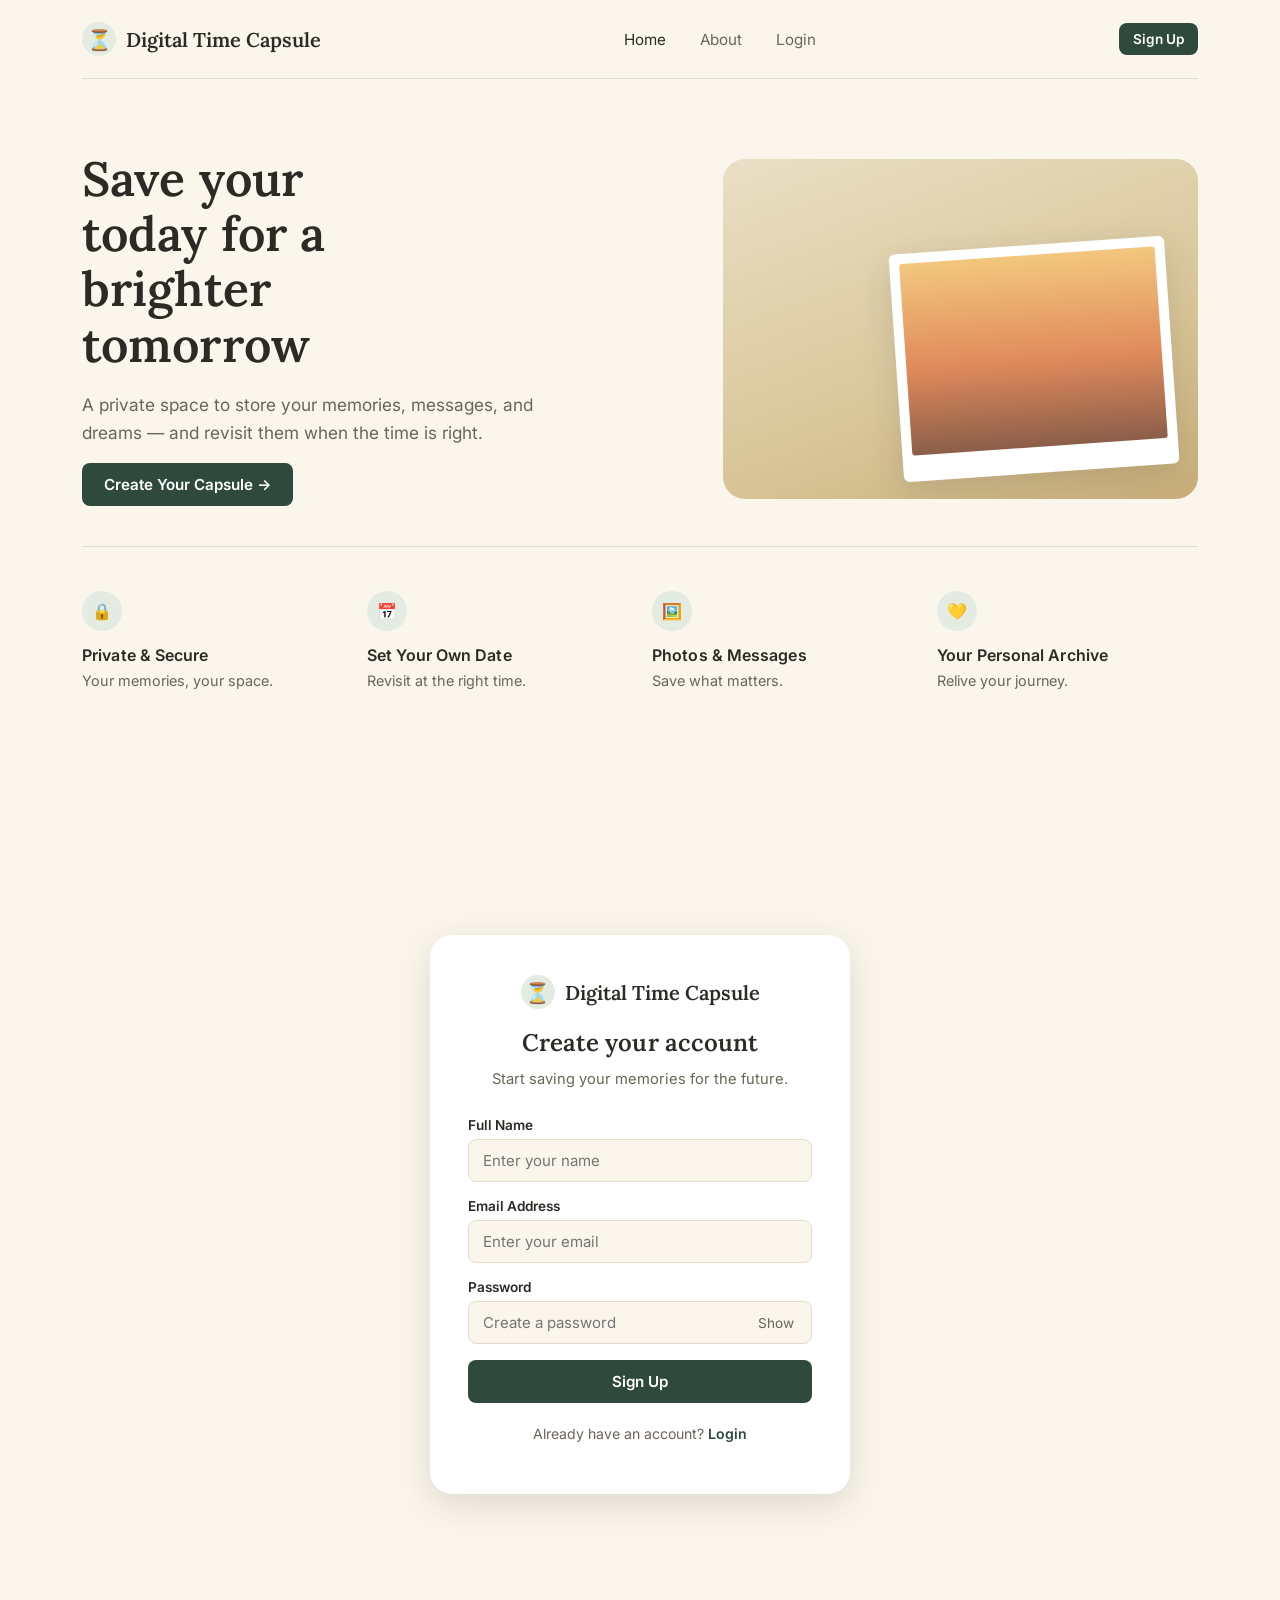
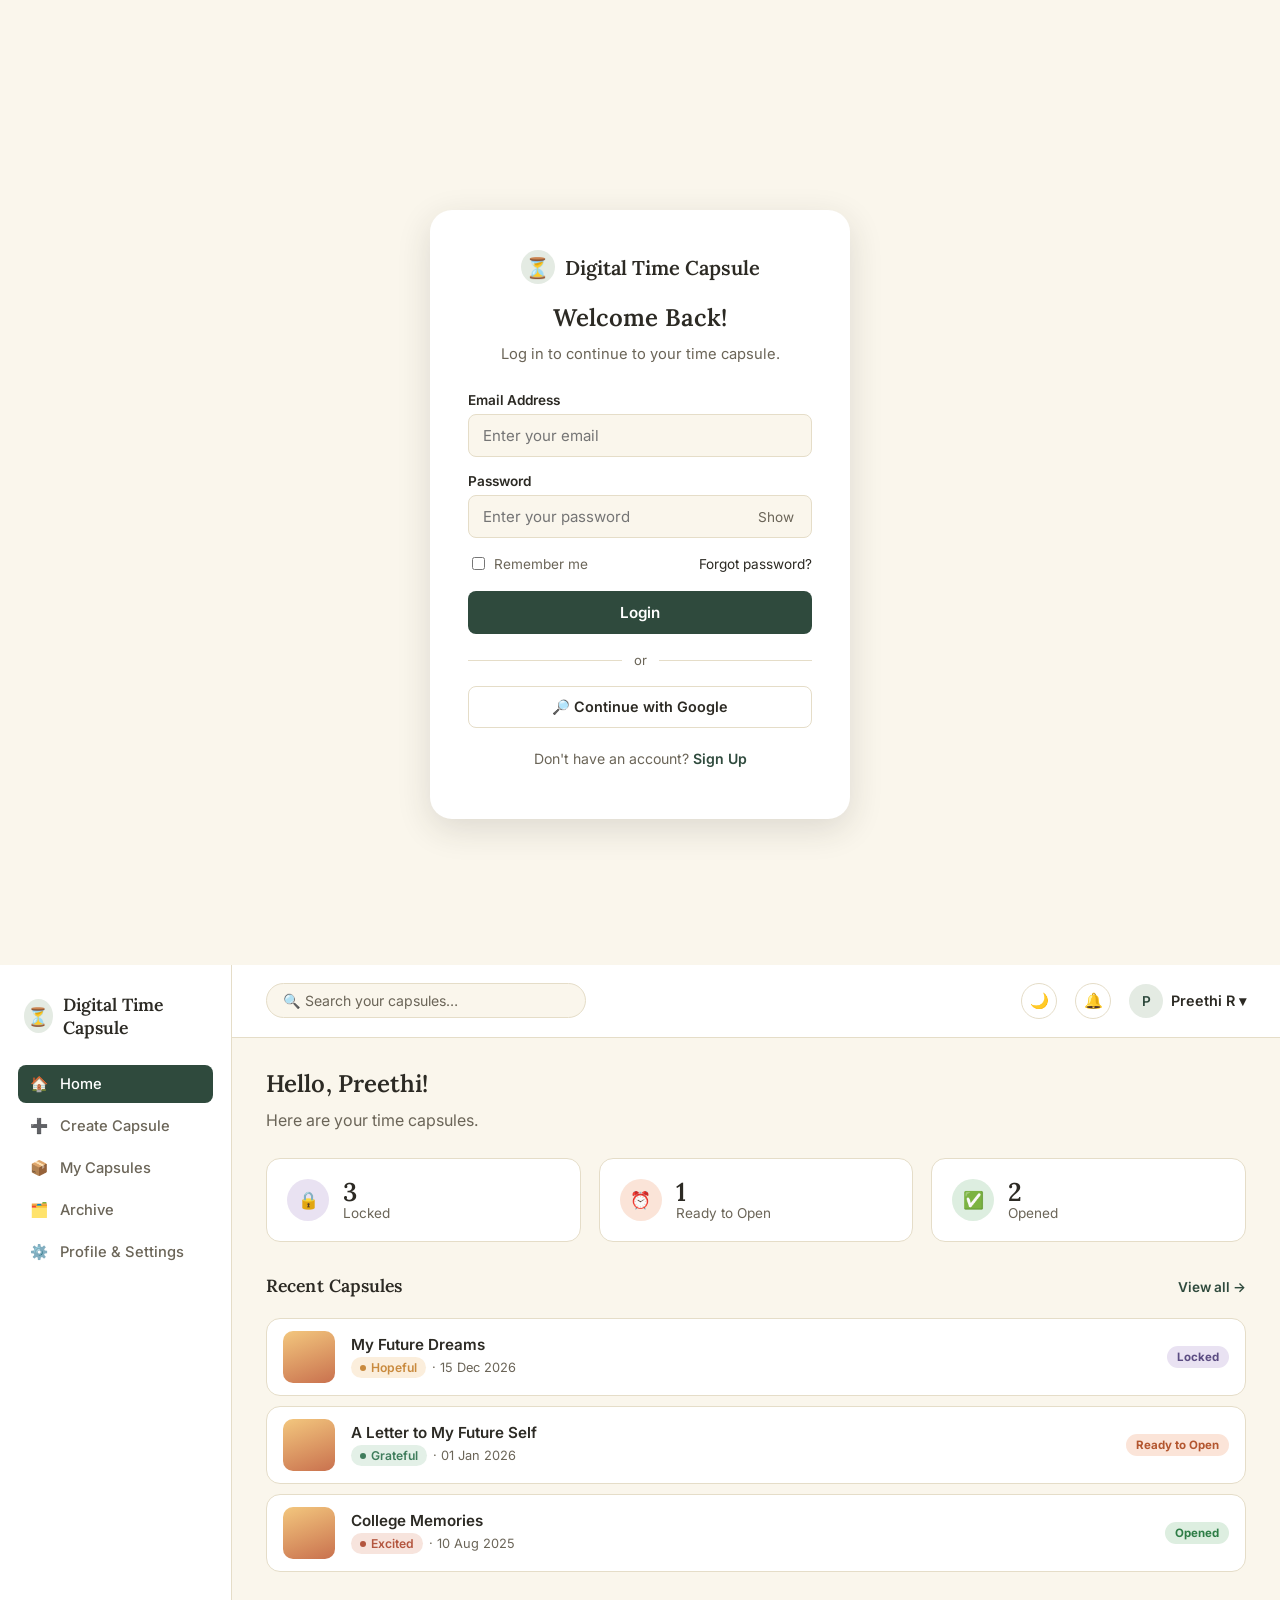
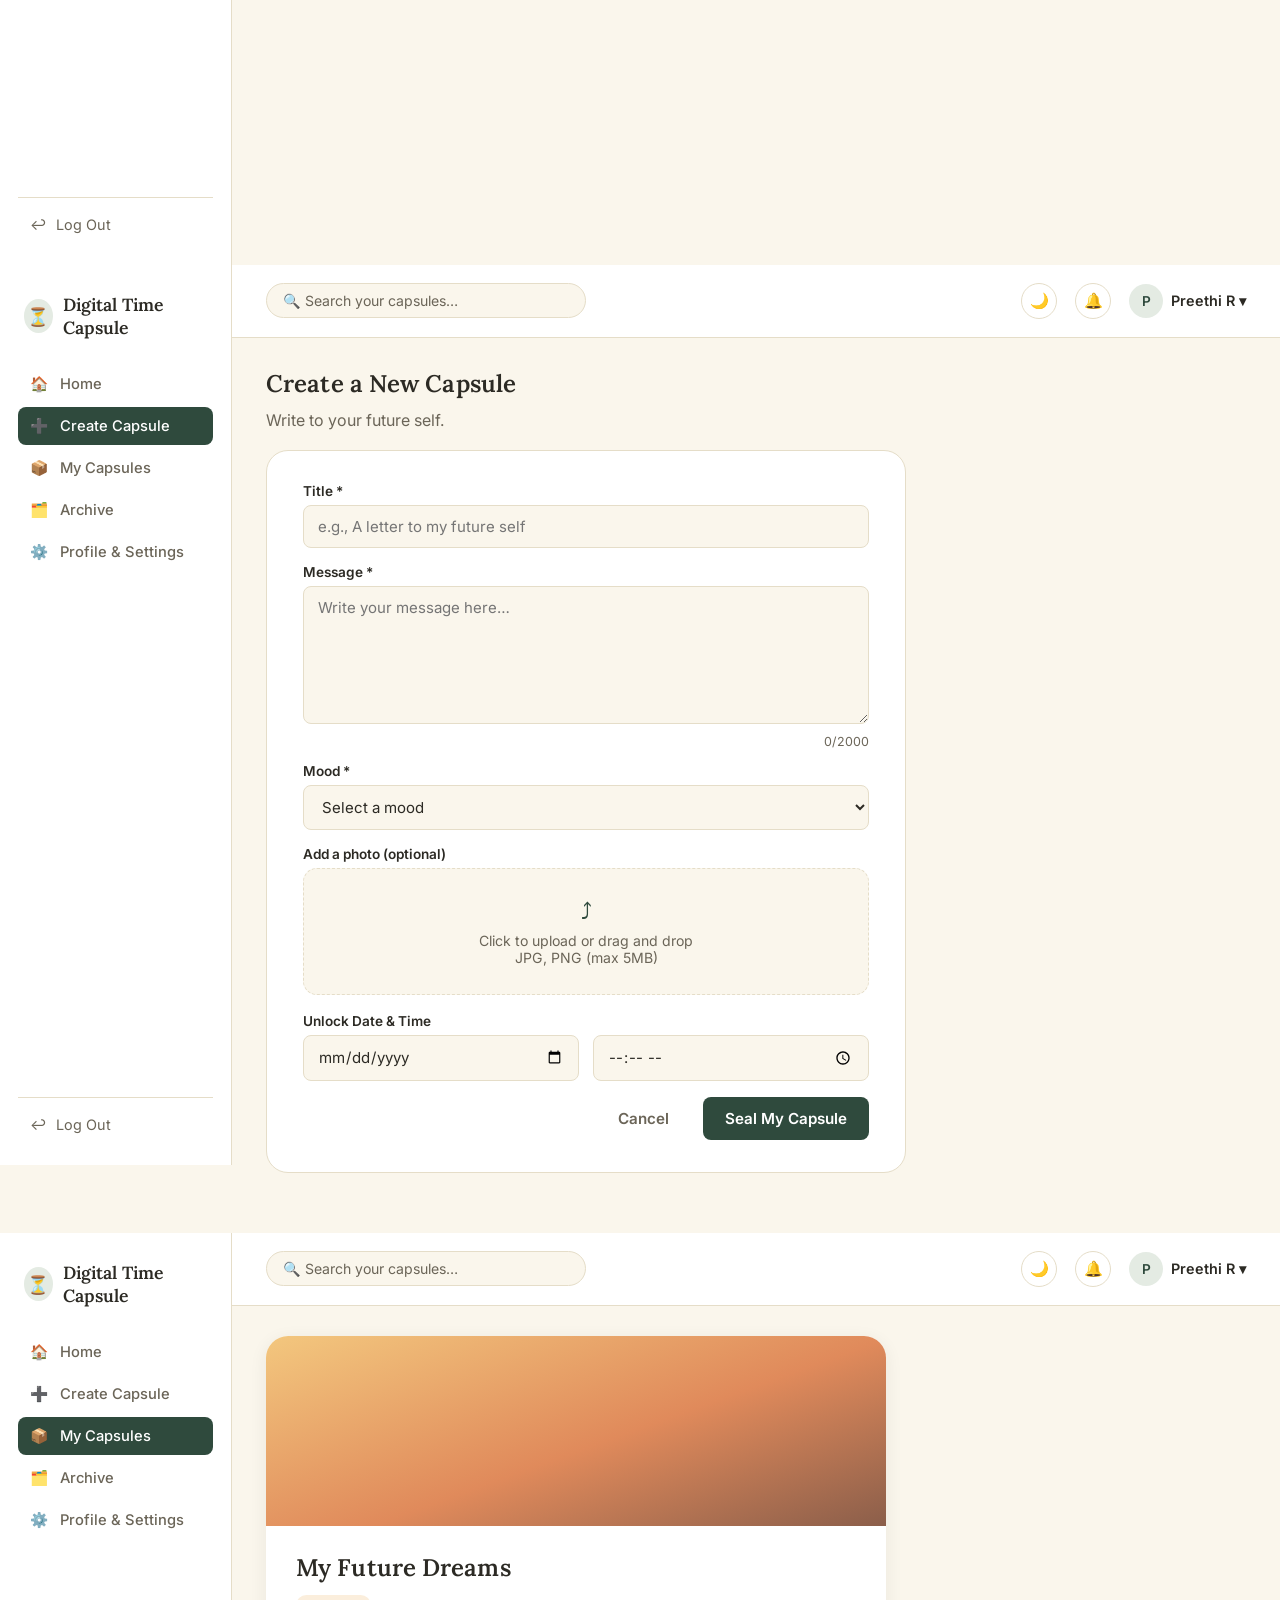
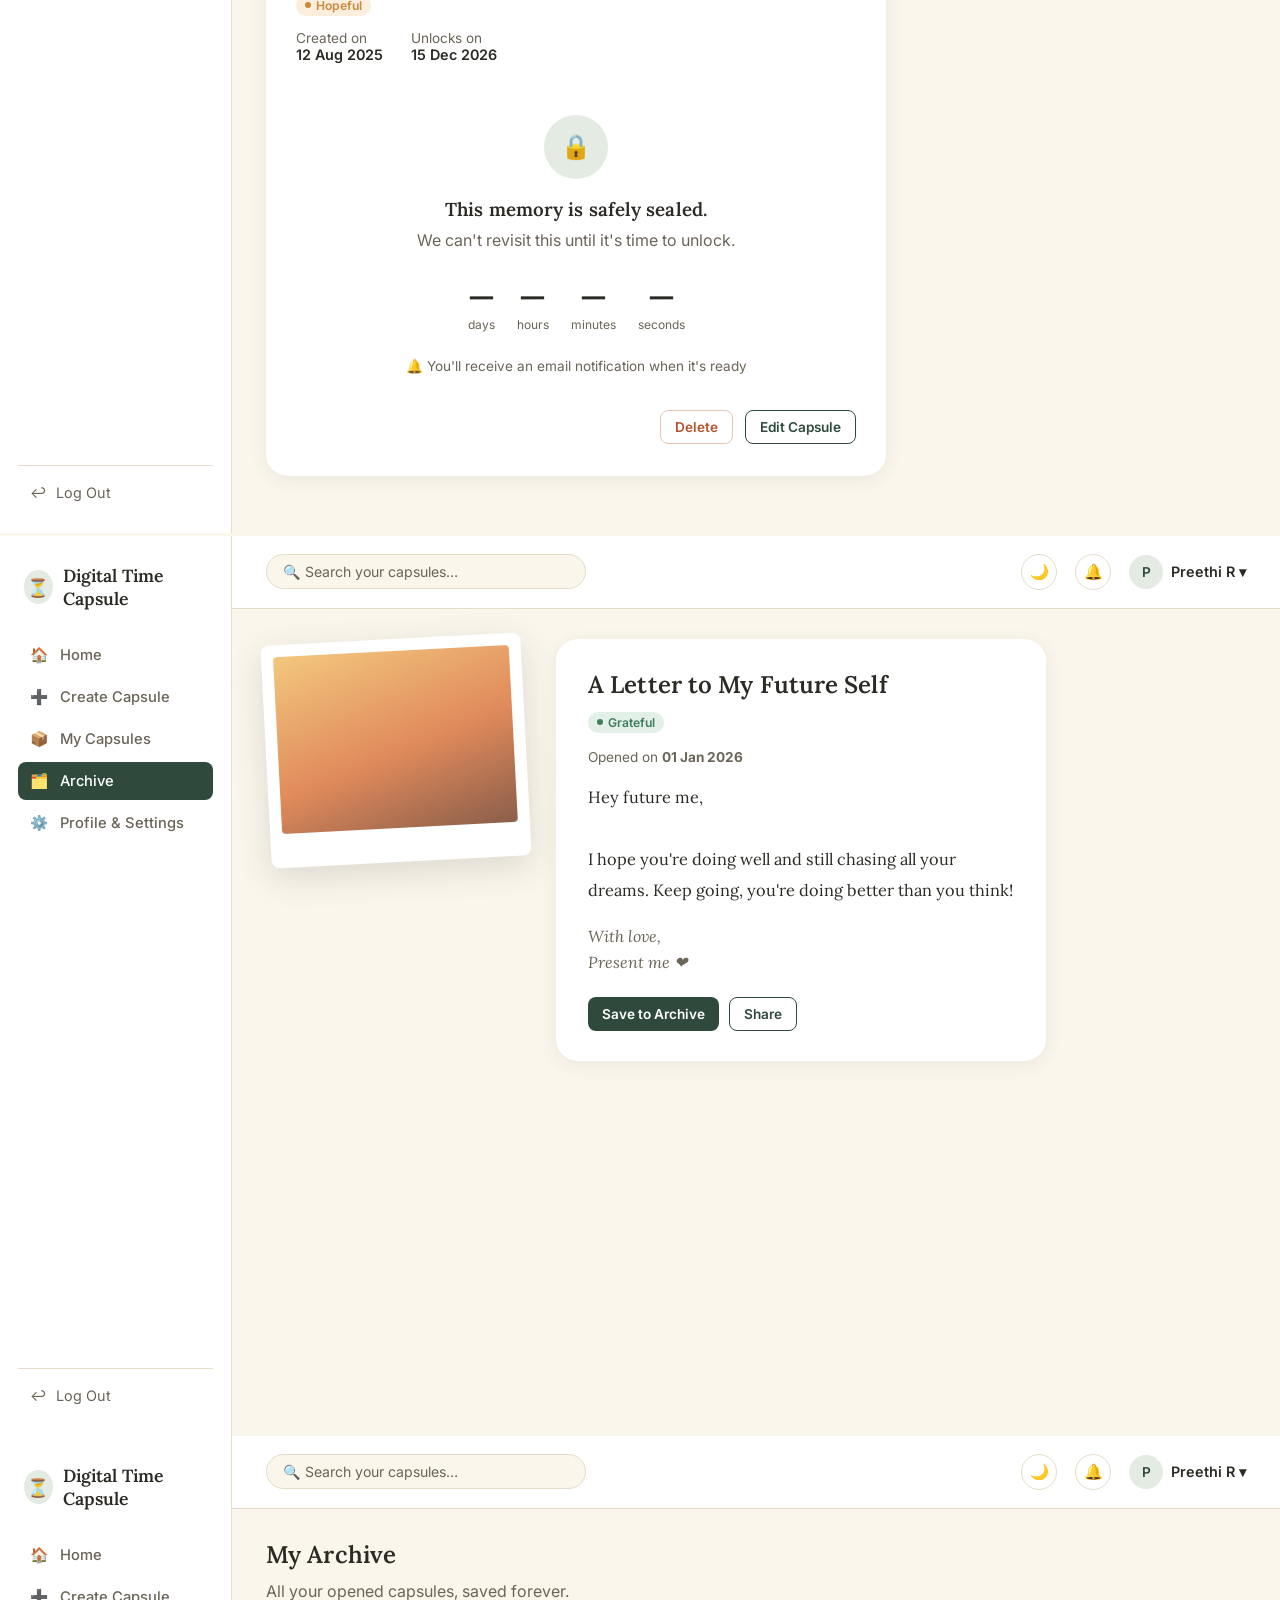
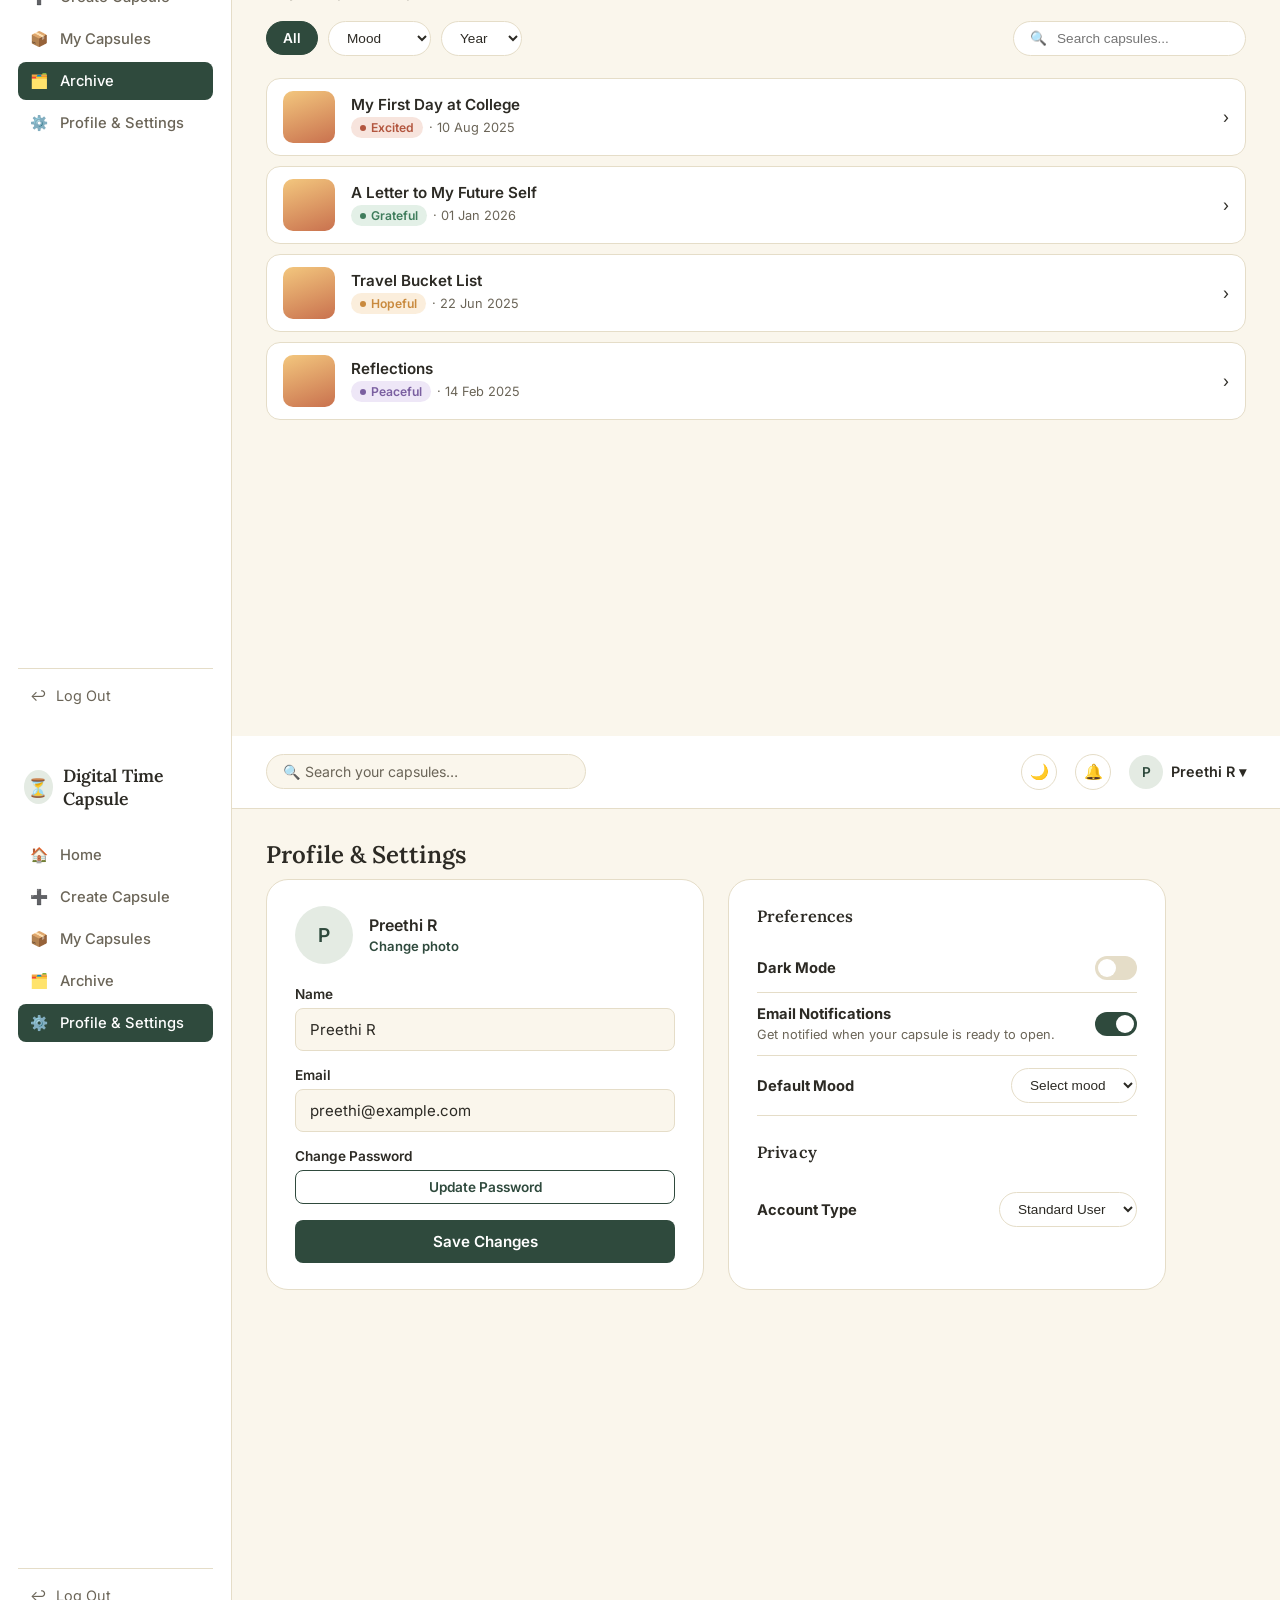
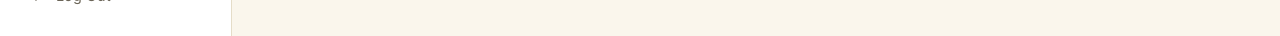
==== index.html @ 2a8c4d26 "Add files via upload" ====
<!DOCTYPE html>
<html lang="en">
<head>
<meta charset="UTF-8">
<meta name="viewport" content="width=device-width, initial-scale=1.0">
<title>Digital Time Capsule — Save your today for a brighter tomorrow</title>
<link rel="preconnect" href="https://fonts.googleapis.com">
<link href="https://fonts.googleapis.com/css2?family=Lora:wght@500;600;700&family=Inter:wght@400;500;600;700&display=swap" rel="stylesheet">
<link rel="stylesheet" href="style.css">
</head>
<body>

<div class="container">
  <header class="top-nav">
    <a href="index.html" class="brand">
      <span class="brand-mark">⏳</span> Digital Time Capsule
    </a>
    <nav>
      <a href="index.html" class="active">Home</a>
      <a href="#about">About</a>
      <a href="login.html">Login</a>
    </nav>
    <div class="cta">
      <a href="signup.html" class="btn btn-primary btn-sm">Sign Up</a>
    </div>
  </header>

  <section class="hero">
    <div>
      <h1>Save your today for a brighter tomorrow</h1>
      <p class="lede">A private space to store your memories, messages, and dreams — and revisit them when the time is right.</p>
      <a href="signup.html" class="btn btn-primary">Create Your Capsule →</a>
    </div>
    <div class="hero-art">
      <div class="polaroid">
        <div class="frame"></div>
      </div>
    </div>
  </section>

  <section class="feature-row" id="about">
    <div class="feature">
      <div class="icon">🔒</div>
      <h4>Private &amp; Secure</h4>
      <p>Your memories, your space.</p>
    </div>
    <div class="feature">
      <div class="icon">📅</div>
      <h4>Set Your Own Date</h4>
      <p>Revisit at the right time.</p>
    </div>
    <div class="feature">
      <div class="icon">🖼️</div>
      <h4>Photos &amp; Messages</h4>
      <p>Save what matters.</p>
    </div>
    <div class="feature">
      <div class="icon">💛</div>
      <h4>Your Personal Archive</h4>
      <p>Relive your journey.</p>
    </div>
  </section>
</div>

<script src="script.js"></script>
</body>
</html>
<!DOCTYPE html>
<html lang="en">
<head>
<meta charset="UTF-8">
<meta name="viewport" content="width=device-width, initial-scale=1.0">
<title>Create your account — Digital Time Capsule</title>
<link rel="preconnect" href="https://fonts.googleapis.com">
<link href="https://fonts.googleapis.com/css2?family=Lora:wght@500;600;700&family=Inter:wght@400;500;600;700&display=swap" rel="stylesheet">
<link rel="stylesheet" href="style.css">
</head>
<body>

<div class="auth-wrap">
  <div class="auth-card">
    <div class="brand"><span class="brand-mark">⏳</span> Digital Time Capsule</div>
    <h1>Create your account</h1>
    <p class="sub">Start saving your memories for the future.</p>

    <form data-demo-form="dashboard.html">
      <div class="field">
        <label for="su-name">Full Name</label>
        <input id="su-name" type="text" placeholder="Enter your name" required>
      </div>
      <div class="field">
        <label for="su-email">Email Address</label>
        <input id="su-email" type="email" placeholder="Enter your email" required>
      </div>
      <div class="field">
        <label for="su-pass">Password</label>
        <div class="input-wrap">
          <input id="su-pass" type="password" placeholder="Create a password" required>
          <button type="button" class="toggle-eye" data-toggle-pass="#su-pass">Show</button>
        </div>
      </div>
      <button type="submit" class="btn btn-primary btn-block">Sign Up</button>
    </form>

    <p class="auth-foot">Already have an account? <a href="login.html">Login</a></p>
  </div>
</div>

<script src="script.js"></script>
</body>
</html>
<!DOCTYPE html>
<html lang="en">
<head>
<meta charset="UTF-8">
<meta name="viewport" content="width=device-width, initial-scale=1.0">
<title>Welcome back — Digital Time Capsule</title>
<link rel="preconnect" href="https://fonts.googleapis.com">
<link href="https://fonts.googleapis.com/css2?family=Lora:wght@500;600;700&family=Inter:wght@400;500;600;700&display=swap" rel="stylesheet">
<link rel="stylesheet" href="style.css">
</head>
<body>

<div class="auth-wrap">
  <div class="auth-card">
    <div class="brand"><span class="brand-mark">⏳</span> Digital Time Capsule</div>
    <h1>Welcome Back!</h1>
    <p class="sub">Log in to continue to your time capsule.</p>

    <form data-demo-form="dashboard.html">
      <div class="field">
        <label for="li-email">Email Address</label>
        <input id="li-email" type="email" placeholder="Enter your email" required>
      </div>
      <div class="field">
        <label for="li-pass">Password</label>
        <div class="input-wrap">
          <input id="li-pass" type="password" placeholder="Enter your password" required>
          <button type="button" class="toggle-eye" data-toggle-pass="#li-pass">Show</button>
        </div>
      </div>
      <div class="row-between">
        <label><input type="checkbox"> Remember me</label>
        <a href="#">Forgot password?</a>
      </div>
      <button type="submit" class="btn btn-primary btn-block">Login</button>
    </form>

    <div class="divider">or</div>
    <button type="button" class="btn-google">🔎 Continue with Google</button>

    <p class="auth-foot">Don't have an account? <a href="signup.html">Sign Up</a></p>
  </div>
</div>

<script src="script.js"></script>
</body>
</html>
<!DOCTYPE html>
<html lang="en">
<head>
<meta charset="UTF-8">
<meta name="viewport" content="width=device-width, initial-scale=1.0">
<title>Dashboard — Digital Time Capsule</title>
<link rel="preconnect" href="https://fonts.googleapis.com">
<link href="https://fonts.googleapis.com/css2?family=Lora:wght@500;600;700&family=Inter:wght@400;500;600;700&display=swap" rel="stylesheet">
<link rel="stylesheet" href="style.css">
</head>
<body>

<div class="sidebar-overlay" data-close-sidebar></div>
<div class="app-shell">

  <aside class="sidebar">
    <div class="brand"><span class="brand-mark">⏳</span> Digital Time Capsule</div>
    <nav>
      <a href="dashboard.html" class="active"><span class="ico">🏠</span> Home</a>
      <a href="create-capsule.html"><span class="ico">➕</span> Create Capsule</a>
      <a href="capsule-details.html"><span class="ico">📦</span> My Capsules</a>
      <a href="archive.html"><span class="ico">🗂️</span> Archive</a>
      <a href="profile.html"><span class="ico">⚙️</span> Profile &amp; Settings</a>
    </nav>
    <a href="login.html" class="logout"><span class="ico">↩</span> Log Out</a>
  </aside>

  <div class="mobile-topbar">
    <button class="icon-btn" data-open-sidebar aria-label="Open menu">☰</button>
    <div class="brand" style="font-size:1rem;"><span class="brand-mark">⏳</span> Digital Time Capsule</div>
    <span class="avatar">P</span>
  </div>

  <main class="app-main">
    <div class="app-topbar">
      <div class="search">🔍 Search your capsules…</div>
      <div class="actions">
        <button class="icon-btn">🌙</button>
        <button class="icon-btn">🔔</button>
        <div class="user-chip"><span class="avatar">P</span> Preethi R ▾</div>
      </div>
    </div>

    <div class="app-content">
      <h2>Hello, Preethi!</h2>
      <p>Here are your time capsules.</p>

      <div class="stat-row">
        <div class="stat-card locked">
          <div class="stat-ico">🔒</div>
          <div><div class="num">3</div><div class="label">Locked</div></div>
        </div>
        <div class="stat-card ready">
          <div class="stat-ico">⏰</div>
          <div><div class="num">1</div><div class="label">Ready to Open</div></div>
        </div>
        <div class="stat-card opened">
          <div class="stat-ico">✅</div>
          <div><div class="num">2</div><div class="label">Opened</div></div>
        </div>
      </div>

      <div class="section-head">
        <h3>Recent Capsules</h3>
        <a href="capsule-details.html">View all →</a>
      </div>
      <div class="capsule-list">
        <a class="capsule-row" href="capsule-details.html">
          <div class="thumb"></div>
          <div class="meta">
            <div class="title">My Future Dreams</div>
            <div class="sub"><span class="mood-tag hopeful"><span class="dot"></span>Hopeful</span> · 15 Dec 2026</div>
          </div>
          <span class="badge locked">Locked</span>
        </a>
        <a class="capsule-row" href="capsule-details.html">
          <div class="thumb"></div>
          <div class="meta">
            <div class="title">A Letter to My Future Self</div>
            <div class="sub"><span class="mood-tag grateful"><span class="dot"></span>Grateful</span> · 01 Jan 2026</div>
          </div>
          <span class="badge ready">Ready to Open</span>
        </a>
        <a class="capsule-row" href="opened-capsule.html">
          <div class="thumb"></div>
          <div class="meta">
            <div class="title">College Memories</div>
            <div class="sub"><span class="mood-tag excited"><span class="dot"></span>Excited</span> · 10 Aug 2025</div>
          </div>
          <span class="badge opened">Opened</span>
        </a>
      </div>
    </div>
  </main>
</div>

<script src="script.js"></script>
</body>
</html>
<!DOCTYPE html>
<html lang="en">
<head>
<meta charset="UTF-8">
<meta name="viewport" content="width=device-width, initial-scale=1.0">
<title>Create a New Capsule — Digital Time Capsule</title>
<link rel="preconnect" href="https://fonts.googleapis.com">
<link href="https://fonts.googleapis.com/css2?family=Lora:wght@500;600;700&family=Inter:wght@400;500;600;700&display=swap" rel="stylesheet">
<link rel="stylesheet" href="style.css">
</head>
<body>

<div class="sidebar-overlay" data-close-sidebar></div>
<div class="app-shell">

  <aside class="sidebar">
    <div class="brand"><span class="brand-mark">⏳</span> Digital Time Capsule</div>
    <nav>
      <a href="dashboard.html"><span class="ico">🏠</span> Home</a>
      <a href="create-capsule.html" class="active"><span class="ico">➕</span> Create Capsule</a>
      <a href="capsule-details.html"><span class="ico">📦</span> My Capsules</a>
      <a href="archive.html"><span class="ico">🗂️</span> Archive</a>
      <a href="profile.html"><span class="ico">⚙️</span> Profile &amp; Settings</a>
    </nav>
    <a href="login.html" class="logout"><span class="ico">↩</span> Log Out</a>
  </aside>

  <div class="mobile-topbar">
    <button class="icon-btn" data-open-sidebar aria-label="Open menu">☰</button>
    <div class="brand" style="font-size:1rem;"><span class="brand-mark">⏳</span> Digital Time Capsule</div>
    <span class="avatar">P</span>
  </div>

  <main class="app-main">
    <div class="app-topbar">
      <div class="search">🔍 Search your capsules…</div>
      <div class="actions">
        <button class="icon-btn">🌙</button>
        <button class="icon-btn">🔔</button>
        <div class="user-chip"><span class="avatar">P</span> Preethi R ▾</div>
      </div>
    </div>

    <div class="app-content">
      <h2>Create a New Capsule</h2>
      <p>Write to your future self.</p>

      <form class="form-card" data-demo-form="capsule-details.html">
        <div class="field">
          <label for="cc-title">Title *</label>
          <input id="cc-title" type="text" placeholder="e.g., A letter to my future self" required>
        </div>

        <div class="field">
          <label for="cc-message">Message *</label>
          <textarea id="cc-message" rows="6" maxlength="2000" placeholder="Write your message here…" required></textarea>
        </div>
        <div class="char-count">0/2000</div>

        <div class="field">
          <label for="cc-mood">Mood *</label>
          <select id="cc-mood" required>
            <option value="" disabled selected>Select a mood</option>
            <option>Hopeful</option>
            <option>Grateful</option>
            <option>Excited</option>
            <option>Peaceful</option>
          </select>
        </div>

        <div class="field">
          <label>Add a photo (optional)</label>
          <div class="dropzone" data-dropzone>
            <div class="dz-ico">⤴</div>
            <div data-dz-label>Click to upload or drag and drop<br>JPG, PNG (max 5MB)</div>
            <input type="file" accept="image/*" hidden>
          </div>
        </div>

        <div class="field">
          <label>Unlock Date &amp; Time</label>
          <div class="two-col">
            <input type="date" required>
            <input type="time" required>
          </div>
        </div>

        <div class="form-actions">
          <a href="dashboard.html" class="btn btn-ghost">Cancel</a>
          <button type="submit" class="btn btn-primary">Seal My Capsule</button>
        </div>
      </form>
    </div>
  </main>
</div>

<script src="script.js"></script>
</body>
</html>
<!DOCTYPE html>
<html lang="en">
<head>
<meta charset="UTF-8">
<meta name="viewport" content="width=device-width, initial-scale=1.0">
<title>My Future Dreams — Digital Time Capsule</title>
<link rel="preconnect" href="https://fonts.googleapis.com">
<link href="https://fonts.googleapis.com/css2?family=Lora:wght@500;600;700&family=Inter:wght@400;500;600;700&display=swap" rel="stylesheet">
<link rel="stylesheet" href="style.css">
</head>
<body>

<div class="sidebar-overlay" data-close-sidebar></div>
<div class="app-shell">

  <aside class="sidebar">
    <div class="brand"><span class="brand-mark">⏳</span> Digital Time Capsule</div>
    <nav>
      <a href="dashboard.html"><span class="ico">🏠</span> Home</a>
      <a href="create-capsule.html"><span class="ico">➕</span> Create Capsule</a>
      <a href="capsule-details.html" class="active"><span class="ico">📦</span> My Capsules</a>
      <a href="archive.html"><span class="ico">🗂️</span> Archive</a>
      <a href="profile.html"><span class="ico">⚙️</span> Profile &amp; Settings</a>
    </nav>
    <a href="login.html" class="logout"><span class="ico">↩</span> Log Out</a>
  </aside>

  <div class="mobile-topbar">
    <button class="icon-btn" data-open-sidebar aria-label="Open menu">☰</button>
    <div class="brand" style="font-size:1rem;"><span class="brand-mark">⏳</span> Digital Time Capsule</div>
    <span class="avatar">P</span>
  </div>

  <main class="app-main">
    <div class="app-topbar">
      <div class="search">🔍 Search your capsules…</div>
      <div class="actions">
        <button class="icon-btn">🌙</button>
        <button class="icon-btn">🔔</button>
        <div class="user-chip"><span class="avatar">P</span> Preethi R ▾</div>
      </div>
    </div>

    <div class="app-content">
      <div class="capsule-detail-card">
        <div class="capsule-hero-img"></div>
        <div class="capsule-detail-body">
          <h2>My Future Dreams</h2>
          <span class="mood-tag hopeful"><span class="dot"></span>Hopeful</span>

          <div class="dates">
            <div>Created on <strong>12 Aug 2025</strong></div>
            <div>Unlocks on <strong>15 Dec 2026</strong></div>
          </div>

          <div class="lock-panel">
            <div class="lock-ico">🔒</div>
            <h3>This memory is safely sealed.</h3>
            <p>We can't revisit this until it's time to unlock.</p>

            <div class="countdown" data-unlock="2026-12-15T00:00:00">
              <div class="unit"><div class="n" data-days>—</div><div class="u">days</div></div>
              <div class="unit"><div class="n" data-hours>—</div><div class="u">hours</div></div>
              <div class="unit"><div class="n" data-minutes>—</div><div class="u">minutes</div></div>
              <div class="unit"><div class="n" data-seconds>—</div><div class="u">seconds</div></div>
            </div>

            <div class="notice-row">🔔 You'll receive an email notification when it's ready</div>
          </div>

          <div class="form-actions" style="margin-top:26px;">
            <button type="button" class="btn btn-danger btn-sm">Delete</button>
            <a href="create-capsule.html" class="btn btn-outline btn-sm">Edit Capsule</a>
          </div>
        </div>
      </div>
    </div>
  </main>
</div>

<script src="script.js"></script>
</body>
</html>
<!DOCTYPE html>
<html lang="en">
<head>
<meta charset="UTF-8">
<meta name="viewport" content="width=device-width, initial-scale=1.0">
<title>A Letter to My Future Self — Digital Time Capsule</title>
<link rel="preconnect" href="https://fonts.googleapis.com">
<link href="https://fonts.googleapis.com/css2?family=Lora:wght@500;600;700&family=Inter:wght@400;500;600;700&display=swap" rel="stylesheet">
<link rel="stylesheet" href="style.css">
</head>
<body>

<div class="sidebar-overlay" data-close-sidebar></div>
<div class="app-shell">

  <aside class="sidebar">
    <div class="brand"><span class="brand-mark">⏳</span> Digital Time Capsule</div>
    <nav>
      <a href="dashboard.html"><span class="ico">🏠</span> Home</a>
      <a href="create-capsule.html"><span class="ico">➕</span> Create Capsule</a>
      <a href="capsule-details.html"><span class="ico">📦</span> My Capsules</a>
      <a href="archive.html" class="active"><span class="ico">🗂️</span> Archive</a>
      <a href="profile.html"><span class="ico">⚙️</span> Profile &amp; Settings</a>
    </nav>
    <a href="login.html" class="logout"><span class="ico">↩</span> Log Out</a>
  </aside>

  <div class="mobile-topbar">
    <button class="icon-btn" data-open-sidebar aria-label="Open menu">☰</button>
    <div class="brand" style="font-size:1rem;"><span class="brand-mark">⏳</span> Digital Time Capsule</div>
    <span class="avatar">P</span>
  </div>

  <main class="app-main">
    <div class="app-topbar">
      <div class="search">🔍 Search your capsules…</div>
      <div class="actions">
        <button class="icon-btn">🌙</button>
        <button class="icon-btn">🔔</button>
        <div class="user-chip"><span class="avatar">P</span> Preethi R ▾</div>
      </div>
    </div>

    <div class="app-content">
      <div class="letter-wrap">
        <div class="polaroid-card">
          <div class="frame"></div>
        </div>
        <div class="letter-body">
          <h2>A Letter to My Future Self</h2>
          <span class="mood-tag grateful"><span class="dot"></span>Grateful</span>
          <p style="margin-top:14px; font-size:0.85rem;">Opened on <strong>01 Jan 2026</strong></p>

          <p class="letter-text">
            Hey future me,<br><br>
            I hope you're doing well and still chasing all your dreams. Keep going, you're doing better than you think!
          </p>
          <p class="sign-off">With love,<br>Present me ❤</p>

          <div class="letter-actions">
            <a href="archive.html" class="btn btn-primary btn-sm">Save to Archive</a>
            <button type="button" class="btn btn-outline btn-sm">Share</button>
          </div>
        </div>
      </div>
    </div>
  </main>
</div>

<script src="script.js"></script>
</body>
</html>
<!DOCTYPE html>
<html lang="en">
<head>
<meta charset="UTF-8">
<meta name="viewport" content="width=device-width, initial-scale=1.0">
<title>My Archive — Digital Time Capsule</title>
<link rel="preconnect" href="https://fonts.googleapis.com">
<link href="https://fonts.googleapis.com/css2?family=Lora:wght@500;600;700&family=Inter:wght@400;500;600;700&display=swap" rel="stylesheet">
<link rel="stylesheet" href="style.css">
</head>
<body>

<div class="sidebar-overlay" data-close-sidebar></div>
<div class="app-shell">

  <aside class="sidebar">
    <div class="brand"><span class="brand-mark">⏳</span> Digital Time Capsule</div>
    <nav>
      <a href="dashboard.html"><span class="ico">🏠</span> Home</a>
      <a href="create-capsule.html"><span class="ico">➕</span> Create Capsule</a>
      <a href="capsule-details.html"><span class="ico">📦</span> My Capsules</a>
      <a href="archive.html" class="active"><span class="ico">🗂️</span> Archive</a>
      <a href="profile.html"><span class="ico">⚙️</span> Profile &amp; Settings</a>
    </nav>
    <a href="login.html" class="logout"><span class="ico">↩</span> Log Out</a>
  </aside>

  <div class="mobile-topbar">
    <button class="icon-btn" data-open-sidebar aria-label="Open menu">☰</button>
    <div class="brand" style="font-size:1rem;"><span class="brand-mark">⏳</span> Digital Time Capsule</div>
    <span class="avatar">P</span>
  </div>

  <main class="app-main">
    <div class="app-topbar">
      <div class="search">🔍 Search your capsules…</div>
      <div class="actions">
        <button class="icon-btn">🌙</button>
        <button class="icon-btn">🔔</button>
        <div class="user-chip"><span class="avatar">P</span> Preethi R ▾</div>
      </div>
    </div>

    <div class="app-content">
      <h2>My Archive</h2>
      <p>All your opened capsules, saved forever.</p>

      <div class="archive-filters">
        <button class="pill active">All</button>
        <select class="select-pill"><option>Mood</option><option>Hopeful</option><option>Grateful</option><option>Excited</option><option>Peaceful</option></select>
        <select class="select-pill"><option>Year</option><option>2026</option><option>2025</option></select>
        <div class="archive-search">🔍 <input type="text" placeholder="Search capsules..."></div>
      </div>

      <div class="capsule-list">
        <a class="capsule-row" href="opened-capsule.html">
          <div class="thumb"></div>
          <div class="meta">
            <div class="title">My First Day at College</div>
            <div class="sub"><span class="mood-tag excited"><span class="dot"></span>Excited</span> · 10 Aug 2025</div>
          </div>
          <span>›</span>
        </a>
        <a class="capsule-row" href="opened-capsule.html">
          <div class="thumb"></div>
          <div class="meta">
            <div class="title">A Letter to My Future Self</div>
            <div class="sub"><span class="mood-tag grateful"><span class="dot"></span>Grateful</span> · 01 Jan 2026</div>
          </div>
          <span>›</span>
        </a>
        <a class="capsule-row" href="opened-capsule.html">
          <div class="thumb"></div>
          <div class="meta">
            <div class="title">Travel Bucket List</div>
            <div class="sub"><span class="mood-tag hopeful"><span class="dot"></span>Hopeful</span> · 22 Jun 2025</div>
          </div>
          <span>›</span>
        </a>
        <a class="capsule-row" href="opened-capsule.html">
          <div class="thumb"></div>
          <div class="meta">
            <div class="title">Reflections</div>
            <div class="sub"><span class="mood-tag peaceful"><span class="dot"></span>Peaceful</span> · 14 Feb 2025</div>
          </div>
          <span>›</span>
        </a>
      </div>
    </div>
  </main>
</div>

<script src="script.js"></script>
</body>
</html>
<!DOCTYPE html>
<html lang="en">
<head>
<meta charset="UTF-8">
<meta name="viewport" content="width=device-width, initial-scale=1.0">
<title>Profile &amp; Settings — Digital Time Capsule</title>
<link rel="preconnect" href="https://fonts.googleapis.com">
<link href="https://fonts.googleapis.com/css2?family=Lora:wght@500;600;700&family=Inter:wght@400;500;600;700&display=swap" rel="stylesheet">
<link rel="stylesheet" href="style.css">
</head>
<body>

<div class="sidebar-overlay" data-close-sidebar></div>
<div class="app-shell">

  <aside class="sidebar">
    <div class="brand"><span class="brand-mark">⏳</span> Digital Time Capsule</div>
    <nav>
      <a href="dashboard.html"><span class="ico">🏠</span> Home</a>
      <a href="create-capsule.html"><span class="ico">➕</span> Create Capsule</a>
      <a href="capsule-details.html"><span class="ico">📦</span> My Capsules</a>
      <a href="archive.html"><span class="ico">🗂️</span> Archive</a>
      <a href="profile.html" class="active"><span class="ico">⚙️</span> Profile &amp; Settings</a>
    </nav>
    <a href="login.html" class="logout"><span class="ico">↩</span> Log Out</a>
  </aside>

  <div class="mobile-topbar">
    <button class="icon-btn" data-open-sidebar aria-label="Open menu">☰</button>
    <div class="brand" style="font-size:1rem;"><span class="brand-mark">⏳</span> Digital Time Capsule</div>
    <span class="avatar">P</span>
  </div>

  <main class="app-main">
    <div class="app-topbar">
      <div class="search">🔍 Search your capsules…</div>
      <div class="actions">
        <button class="icon-btn">🌙</button>
        <button class="icon-btn">🔔</button>
        <div class="user-chip"><span class="avatar">P</span> Preethi R ▾</div>
      </div>
    </div>

    <div class="app-content">
      <h2>Profile &amp; Settings</h2>

      <div class="profile-grid">
        <div class="panel">
          <div class="profile-avatar-row">
            <span class="avatar">P</span>
            <div>
              <div style="font-weight:600;">Preethi R</div>
              <a href="#" style="font-size:0.82rem; color:var(--green); font-weight:600;">Change photo</a>
            </div>
          </div>
          <div class="field">
            <label for="pr-name">Name</label>
            <input id="pr-name" type="text" value="Preethi R">
          </div>
          <div class="field">
            <label for="pr-email">Email</label>
            <input id="pr-email" type="email" value="preethi@example.com">
          </div>
          <div class="field">
            <label for="pr-pass">Change Password</label>
            <button type="button" class="btn btn-outline btn-sm" style="width:100%;">Update Password</button>
          </div>
          <button type="button" class="btn btn-primary btn-block">Save Changes</button>
        </div>

        <div class="panel">
          <h3>Preferences</h3>

          <div class="settings-row">
            <div class="txt"><strong>Dark Mode</strong></div>
            <label class="switch">
              <input type="checkbox" data-dark-toggle>
              <span class="track"></span>
            </label>
          </div>
          <div class="settings-row">
            <div class="txt"><strong>Email Notifications</strong><span>Get notified when your capsule is ready to open.</span></div>
            <label class="switch">
              <input type="checkbox" checked>
              <span class="track"></span>
            </label>
          </div>
          <div class="settings-row">
            <div class="txt"><strong>Default Mood</strong></div>
            <select class="select-pill">
              <option>Select mood</option>
              <option>Hopeful</option>
              <option>Grateful</option>
              <option>Excited</option>
              <option>Peaceful</option>
            </select>
          </div>

          <h3 style="margin-top:26px;">Privacy</h3>
          <div class="settings-row">
            <div class="txt"><strong>Account Type</strong></div>
            <select class="select-pill">
              <option>Standard User</option>
            </select>
          </div>
        </div>
      </div>
    </div>
  </main>
</div>

<script src="script.js"></script>
</body>
</html>
---- style.css ----
/* ==========================================================================
   Digital Time Capsule — Design System
   ========================================================================== */

:root {
  /* Palette */
  --cream: #FAF6EC;
  --cream-deep: #F1EADA;
  --paper: #FFFFFF;
  --ink: #2C2A24;
  --ink-soft: #6B6558;
  --line: #E5DDC8;

  --green: #2F4A3D;
  --green-deep: #223A2F;
  --green-soft: #E4EBE3;

  --mood-hopeful: #C98A3E;
  --mood-hopeful-bg: #FBEEDC;
  --mood-grateful: #3F7D5C;
  --mood-grateful-bg: #E3F0E7;
  --mood-excited: #B3563F;
  --mood-excited-bg: #F7E4DD;
  --mood-peaceful: #7A5FA0;
  --mood-peaceful-bg: #EEE7F7;

  --locked-bg: #E9E2F2;
  --locked-fg: #5B4C82;
  --ready-bg: #FBE4D8;
  --ready-fg: #B3562F;
  --opened-bg: #DDEEE0;
  --opened-fg: #2E7D46;

  --radius-s: 8px;
  --radius-m: 14px;
  --radius-l: 22px;
  --shadow: 0 4px 18px rgba(44, 42, 36, 0.07);
  --shadow-deep: 0 10px 34px rgba(44, 42, 36, 0.14);

  --serif: "Lora", Georgia, serif;
  --sans: "Inter", -apple-system, BlinkMacSystemFont, "Segoe UI", sans-serif;
}

/* Dark mode tokens */
body.dark {
  --cream: #1B2320;
  --cream-deep: #141A17;
  --paper: #212B26;
  --ink: #EFEAE0;
  --ink-soft: #A9A398;
  --line: #33403A;

  --green: #6FAE8C;
  --green-deep: #4C8067;
  --green-soft: #263630;

  --mood-hopeful-bg: #3A2F20;
  --mood-grateful-bg: #1F3428;
  --mood-excited-bg: #3A2620;
  --mood-peaceful-bg: #2A2338;

  --locked-bg: #2B2438;
  --ready-bg: #3A2A20;
  --opened-bg: #1F3428;
  --shadow: 0 4px 18px rgba(0, 0, 0, 0.35);
  --shadow-deep: 0 10px 34px rgba(0, 0, 0, 0.5);
}

* { box-sizing: border-box; }

html { scroll-behavior: smooth; }

body {
  margin: 0;
  font-family: var(--sans);
  background: var(--cream);
  color: var(--ink);
  -webkit-font-smoothing: antialiased;
  transition: background 0.3s ease, color 0.3s ease;
}

h1, h2, h3, h4 {
  font-family: var(--serif);
  font-weight: 600;
  color: var(--ink);
  margin: 0 0 0.4em;
  letter-spacing: 0.1px;
}

p { line-height: 1.6; color: var(--ink-soft); margin: 0 0 1em; }
a { color: inherit; text-decoration: none; }
img { max-width: 100%; display: block; }
button { font-family: var(--sans); cursor: pointer; }

:focus-visible {
  outline: 2px solid var(--green);
  outline-offset: 2px;
}

.container {
  max-width: 1180px;
  margin: 0 auto;
  padding: 0 32px;
}

/* ---------- Buttons ---------- */
.btn {
  display: inline-flex;
  align-items: center;
  justify-content: center;
  gap: 8px;
  border: none;
  border-radius: var(--radius-s);
  padding: 12px 22px;
  font-size: 0.95rem;
  font-weight: 600;
  cursor: pointer;
  transition: transform 0.15s ease, box-shadow 0.15s ease, background 0.15s ease;
}
.btn-primary { background: var(--green); color: #fff; }
.btn-primary:hover { background: var(--green-deep); box-shadow: var(--shadow); }
.btn-outline {
  background: transparent;
  color: var(--green);
  border: 1.5px solid var(--green);
}
.btn-outline:hover { background: var(--green-soft); }
.btn-ghost { background: transparent; color: var(--ink-soft); }
.btn-ghost:hover { color: var(--ink); }
.btn-block { width: 100%; }
.btn-sm { padding: 8px 14px; font-size: 0.85rem; }
.btn-danger { background: transparent; color: #B3562F; border: 1.5px solid #E7C7B4; }
.btn-danger:hover { background: var(--mood-excited-bg); }

/* ---------- Top marketing nav (Home) ---------- */
.top-nav {
  display: flex;
  align-items: center;
  justify-content: space-between;
  padding: 22px 0;
  border-bottom: 1px solid var(--line);
}
.brand {
  display: flex;
  align-items: center;
  gap: 10px;
  font-family: var(--serif);
  font-size: 1.25rem;
  font-weight: 600;
}
.brand-mark {
  width: 34px; height: 34px;
  border-radius: 50%;
  background: var(--green-soft);
  display: flex; align-items: center; justify-content: center;
  color: var(--green);
}
.top-nav nav { display: flex; align-items: center; gap: 34px; }
.top-nav nav a { color: var(--ink-soft); font-size: 0.95rem; }
.top-nav nav a.active, .top-nav nav a:hover { color: var(--ink); }
.top-nav .cta { display: flex; align-items: center; gap: 14px; }

/* ---------- Hero ---------- */
.hero {
  display: grid;
  grid-template-columns: 1.1fr 0.9fr;
  gap: 60px;
  align-items: center;
  padding: 72px 0 40px;
}
.hero h1 {
  font-size: 3rem;
  line-height: 1.15;
  max-width: 11ch;
}
.hero p.lede { font-size: 1.08rem; max-width: 46ch; }
.hero-art {
  position: relative;
  background: linear-gradient(160deg, #EADFC5, #D9C79A 60%, #C9AE7A);
  border-radius: var(--radius-l);
  min-height: 340px;
  overflow: hidden;
}
.hero-art .polaroid {
  position: absolute;
  bottom: 26px; right: 26px;
  width: 58%;
  background: #fff;
  border-radius: 6px;
  padding: 10px 10px 26px;
  box-shadow: var(--shadow-deep);
  transform: rotate(-4deg);
}
.hero-art .polaroid .frame {
  aspect-ratio: 4/3;
  border-radius: 3px;
  background: linear-gradient(180deg, #F3C77E, #E08A5B 55%, #8B5E4A);
}

.feature-row {
  display: grid;
  grid-template-columns: repeat(4, 1fr);
  gap: 24px;
  padding: 44px 0 72px;
  border-top: 1px solid var(--line);
}
.feature-row .feature { text-align: left; }
.feature-row .feature .icon {
  width: 40px; height: 40px;
  border-radius: 50%;
  background: var(--green-soft);
  color: var(--green);
  display: flex; align-items: center; justify-content: center;
  margin-bottom: 14px;
}
.feature-row .feature h4 { font-family: var(--sans); font-size: 1rem; margin-bottom: 4px; }
.feature-row .feature p { font-size: 0.9rem; margin: 0; }

/* ---------- Auth (Sign up / Login) ---------- */
.auth-wrap {
  min-height: 100vh;
  display: flex;
  align-items: center;
  justify-content: center;
  padding: 40px 20px;
}
.auth-card {
  width: 100%;
  max-width: 420px;
  background: var(--paper);
  border-radius: var(--radius-l);
  box-shadow: var(--shadow-deep);
  padding: 40px 38px 34px;
}
.auth-card .brand { justify-content: center; margin-bottom: 18px; }
.auth-card h1 { text-align: center; font-size: 1.5rem; }
.auth-card .sub { text-align: center; font-size: 0.92rem; margin-bottom: 26px; }
.field { margin-bottom: 16px; }
.field label {
  display: block;
  font-size: 0.85rem;
  font-weight: 600;
  margin-bottom: 6px;
  color: var(--ink);
}
.field .input-wrap { position: relative; }
.field input, .field textarea, .field select {
  width: 100%;
  padding: 11px 14px;
  border-radius: var(--radius-s);
  border: 1.5px solid var(--line);
  background: var(--cream);
  font-family: var(--sans);
  font-size: 0.94rem;
  color: var(--ink);
}
.field input:focus, .field textarea:focus, .field select:focus {
  border-color: var(--green);
  outline: none;
  background: var(--paper);
}
.field .toggle-eye {
  position: absolute;
  right: 12px; top: 50%; transform: translateY(-50%);
  background: none; border: none; color: var(--ink-soft);
  font-size: 0.85rem;
}
.row-between {
  display: flex; align-items: center; justify-content: space-between;
  font-size: 0.85rem; margin-bottom: 18px;
}
.row-between label { display: flex; align-items: center; gap: 6px; color: var(--ink-soft); font-weight: 400; }
.divider {
  display: flex; align-items: center; gap: 12px;
  color: var(--ink-soft); font-size: 0.82rem;
  margin: 18px 0;
}
.divider::before, .divider::after {
  content: ""; flex: 1; height: 1px; background: var(--line);
}
.btn-google {
  display: flex; align-items: center; justify-content: center; gap: 10px;
  width: 100%; padding: 11px; border-radius: var(--radius-s);
  border: 1.5px solid var(--line); background: var(--paper);
  font-size: 0.9rem; font-weight: 600; color: var(--ink);
}
.auth-foot { text-align: center; font-size: 0.88rem; margin-top: 20px; color: var(--ink-soft); }
.auth-foot a { color: var(--green); font-weight: 600; }

/* ---------- App shell (dashboard etc.) ---------- */
.app-shell { display: flex; min-height: 100vh; }
.sidebar {
  width: 232px;
  flex-shrink: 0;
  background: var(--paper);
  border-right: 1px solid var(--line);
  padding: 22px 18px;
  display: flex;
  flex-direction: column;
  position: sticky;
  top: 0;
  height: 100vh;
}
.sidebar .brand { padding: 6px 6px 26px; font-size: 1.1rem; }
.sidebar nav { display: flex; flex-direction: column; gap: 4px; flex: 1; }
.sidebar nav a {
  display: flex; align-items: center; gap: 12px;
  padding: 10px 12px;
  border-radius: var(--radius-s);
  color: var(--ink-soft);
  font-size: 0.92rem;
  font-weight: 500;
}
.sidebar nav a .ico { width: 18px; text-align: center; }
.sidebar nav a:hover { background: var(--cream-deep); color: var(--ink); }
.sidebar nav a.active { background: var(--green); color: #fff; }
.sidebar .logout {
  display: flex; align-items: center; gap: 10px;
  padding: 10px 12px; color: var(--ink-soft); font-size: 0.9rem;
  border-top: 1px solid var(--line); margin-top: 12px; padding-top: 18px;
}

.app-main { flex: 1; min-width: 0; }
.app-topbar {
  display: flex; align-items: center; justify-content: space-between;
  padding: 18px 34px;
  border-bottom: 1px solid var(--line);
  background: var(--paper);
  position: sticky; top: 0; z-index: 5;
}
.app-topbar .search {
  display: flex; align-items: center; gap: 10px;
  background: var(--cream); border: 1px solid var(--line);
  border-radius: 999px; padding: 8px 16px; width: 320px;
  color: var(--ink-soft); font-size: 0.88rem;
}
.app-topbar .actions { display: flex; align-items: center; gap: 18px; }
.icon-btn {
  width: 36px; height: 36px; border-radius: 50%;
  border: 1px solid var(--line); background: var(--paper);
  display: flex; align-items: center; justify-content: center;
  color: var(--ink-soft); font-size: 0.95rem;
}
.avatar {
  width: 34px; height: 34px; border-radius: 50%;
  background: var(--green-soft); color: var(--green);
  display: flex; align-items: center; justify-content: center;
  font-weight: 600; font-size: 0.85rem;
}
.user-chip { display: flex; align-items: center; gap: 8px; font-size: 0.9rem; font-weight: 600; }

.app-content { padding: 30px 34px 60px; max-width: 1080px; }

/* ---------- Dashboard summary cards ---------- */
.stat-row { display: grid; grid-template-columns: repeat(3, 1fr); gap: 18px; margin: 24px 0 32px; }
.stat-card {
  background: var(--paper); border: 1px solid var(--line);
  border-radius: var(--radius-m); padding: 20px;
  display: flex; align-items: center; gap: 14px;
}
.stat-card .stat-ico {
  width: 42px; height: 42px; border-radius: 50%;
  display: flex; align-items: center; justify-content: center;
  font-size: 1.05rem;
}
.stat-card.locked .stat-ico { background: var(--locked-bg); color: var(--locked-fg); }
.stat-card.ready .stat-ico { background: var(--ready-bg); color: var(--ready-fg); }
.stat-card.opened .stat-ico { background: var(--opened-bg); color: var(--opened-fg); }
.stat-card .num { font-family: var(--serif); font-size: 1.6rem; font-weight: 600; line-height: 1; }
.stat-card .label { font-size: 0.85rem; color: var(--ink-soft); }

.section-head { display: flex; align-items: baseline; justify-content: space-between; margin-bottom: 14px; }
.section-head h3 { font-size: 1.1rem; }
.section-head a { font-size: 0.85rem; color: var(--green); font-weight: 600; }

.capsule-list { display: flex; flex-direction: column; gap: 10px; }
.capsule-row {
  display: flex; align-items: center; gap: 16px;
  background: var(--paper); border: 1px solid var(--line);
  border-radius: var(--radius-m); padding: 12px 16px;
  transition: box-shadow 0.15s ease, transform 0.15s ease;
}
.capsule-row:hover { box-shadow: var(--shadow); transform: translateY(-1px); }
.capsule-row .thumb {
  width: 52px; height: 52px; border-radius: 10px;
  background: linear-gradient(160deg, #F3C77E, #C9714E);
  flex-shrink: 0;
}
.capsule-row .meta { flex: 1; min-width: 0; }
.capsule-row .meta .title { font-weight: 600; font-size: 0.95rem; margin-bottom: 3px; }
.capsule-row .meta .sub { font-size: 0.8rem; color: var(--ink-soft); display: flex; align-items: center; gap: 6px; }

.badge {
  display: inline-flex; align-items: center; gap: 5px;
  font-size: 0.72rem; font-weight: 700;
  padding: 4px 10px; border-radius: 999px;
}
.badge.locked { background: var(--locked-bg); color: var(--locked-fg); }
.badge.ready { background: var(--ready-bg); color: var(--ready-fg); }
.badge.opened { background: var(--opened-bg); color: var(--opened-fg); }

.mood-tag {
  display: inline-flex; align-items: center; gap: 5px;
  font-size: 0.76rem; font-weight: 600; padding: 3px 9px; border-radius: 999px;
}
.mood-tag.hopeful { background: var(--mood-hopeful-bg); color: var(--mood-hopeful); }
.mood-tag.grateful { background: var(--mood-grateful-bg); color: var(--mood-grateful); }
.mood-tag.excited { background: var(--mood-excited-bg); color: var(--mood-excited); }
.mood-tag.peaceful { background: var(--mood-peaceful-bg); color: var(--mood-peaceful); }
.mood-tag .dot { width: 6px; height: 6px; border-radius: 50%; background: currentColor; }

/* ---------- Create Capsule form ---------- */
.form-card {
  background: var(--paper); border: 1px solid var(--line);
  border-radius: var(--radius-l); padding: 32px 36px; max-width: 640px;
}
.char-count { font-size: 0.78rem; color: var(--ink-soft); text-align: right; margin-top: -10px; margin-bottom: 14px; }
.dropzone {
  border: 1.5px dashed var(--line); border-radius: var(--radius-m);
  padding: 28px; text-align: center; color: var(--ink-soft);
  font-size: 0.88rem; background: var(--cream); margin-bottom: 18px;
  cursor: pointer; transition: border-color 0.15s ease;
}
.dropzone:hover { border-color: var(--green); }
.dropzone .dz-ico { font-size: 1.4rem; margin-bottom: 8px; color: var(--green); }
.two-col { display: grid; grid-template-columns: 1fr 1fr; gap: 14px; }
.form-actions { display: flex; gap: 12px; justify-content: flex-end; margin-top: 8px; }

/* ---------- Capsule detail / countdown ---------- */
.capsule-detail-card {
  background: var(--paper); border-radius: var(--radius-l);
  overflow: hidden; max-width: 620px; box-shadow: var(--shadow);
}
.capsule-hero-img {
  height: 190px;
  background: linear-gradient(160deg, #F3C77E 0%, #E08A5B 55%, #8B5E4A 100%);
}
.capsule-detail-body { padding: 26px 30px 32px; }
.capsule-detail-body .dates {
  display: flex; gap: 28px; margin: 14px 0 22px; font-size: 0.85rem; color: var(--ink-soft);
}
.capsule-detail-body .dates strong { display: block; color: var(--ink); font-weight: 600; font-size: 0.9rem; }
.lock-panel { text-align: center; padding: 30px 10px 10px; }
.lock-panel .lock-ico {
  width: 64px; height: 64px; border-radius: 50%;
  background: var(--green-soft); color: var(--green);
  display: flex; align-items: center; justify-content: center;
  font-size: 1.5rem; margin: 0 auto 18px;
}
.countdown { display: flex; justify-content: center; gap: 22px; margin: 22px 0 26px; }
.countdown .unit { text-align: center; }
.countdown .unit .n { font-family: var(--serif); font-size: 2rem; font-weight: 600; }
.countdown .unit .u { font-size: 0.75rem; color: var(--ink-soft); text-transform: lowercase; }
.notice-row { display: flex; align-items: center; justify-content: center; gap: 8px; font-size: 0.85rem; color: var(--ink-soft); }

/* ---------- Opened capsule (letter) ---------- */
.letter-wrap { display: grid; grid-template-columns: 260px 1fr; gap: 30px; max-width: 780px; }
.polaroid-card {
  background: #fff; border-radius: 8px; padding: 12px 12px 34px;
  box-shadow: var(--shadow-deep); transform: rotate(-3deg); height: fit-content;
}
.polaroid-card .frame {
  aspect-ratio: 4/3; border-radius: 4px;
  background: linear-gradient(160deg, #F3C77E, #E08A5B 55%, #8B5E4A);
}
.letter-body {
  background: var(--paper); border-radius: var(--radius-l);
  padding: 30px 32px; box-shadow: var(--shadow);
}
.letter-body .letter-text { font-family: var(--serif); font-size: 1.02rem; line-height: 1.9; color: var(--ink); }
.letter-body .sign-off { font-family: var(--serif); font-style: italic; margin-top: 18px; }
.letter-actions { display: flex; gap: 10px; margin-top: 22px; }

/* ---------- Archive ---------- */
.archive-filters { display: flex; align-items: center; gap: 10px; margin-bottom: 22px; flex-wrap: wrap; }
.pill {
  padding: 8px 16px; border-radius: 999px; border: 1px solid var(--line);
  background: var(--paper); font-size: 0.85rem; font-weight: 600; color: var(--ink-soft);
}
.pill.active { background: var(--green); color: #fff; border-color: var(--green); }
.select-pill {
  padding: 8px 14px; border-radius: 999px; border: 1px solid var(--line);
  background: var(--paper); font-size: 0.85rem; color: var(--ink);
}
.archive-search {
  margin-left: auto; display: flex; align-items: center; gap: 8px;
  background: var(--paper); border: 1px solid var(--line); border-radius: 999px;
  padding: 8px 16px; font-size: 0.85rem; color: var(--ink-soft); min-width: 220px;
}
.archive-search input { border: none; background: none; outline: none; font-size: 0.85rem; width: 100%; color: var(--ink); }

/* ---------- Profile ---------- */
.profile-grid { display: grid; grid-template-columns: 1fr 1fr; gap: 24px; max-width: 900px; }
.panel {
  background: var(--paper); border: 1px solid var(--line);
  border-radius: var(--radius-l); padding: 26px 28px;
}
.panel h3 { font-size: 1.02rem; margin-bottom: 18px; }
.profile-avatar-row { display: flex; align-items: center; gap: 16px; margin-bottom: 22px; }
.profile-avatar-row .avatar { width: 58px; height: 58px; font-size: 1.2rem; }
.settings-row {
  display: flex; align-items: center; justify-content: space-between;
  padding: 12px 0; border-bottom: 1px solid var(--line);
}
.settings-row:last-child { border-bottom: none; }
.settings-row .txt strong { display: block; font-size: 0.92rem; }
.settings-row .txt span { font-size: 0.8rem; color: var(--ink-soft); }

.switch { position: relative; width: 42px; height: 24px; }
.switch input { opacity: 0; width: 0; height: 0; }
.switch .track {
  position: absolute; inset: 0; background: var(--line); border-radius: 999px;
  transition: background 0.2s ease; cursor: pointer;
}
.switch .track::before {
  content: ""; position: absolute; width: 18px; height: 18px; left: 3px; top: 3px;
  background: #fff; border-radius: 50%; transition: transform 0.2s ease;
}
.switch input:checked + .track { background: var(--green); }
.switch input:checked + .track::before { transform: translateX(18px); }

/* ---------- Empty state ---------- */
.empty-state {
  text-align: center; padding: 60px 20px; color: var(--ink-soft);
  border: 1.5px dashed var(--line); border-radius: var(--radius-l);
}
.empty-state .e-ico { font-size: 1.8rem; margin-bottom: 12px; color: var(--green); }

/* ---------- Mobile nav ---------- */
.mobile-topbar { display: none; }

/* ---------- Responsive ---------- */
@media (max-width: 900px) {
  .hero { grid-template-columns: 1fr; padding-top: 40px; }
  .hero h1 { font-size: 2.3rem; max-width: none; }
  .feature-row { grid-template-columns: repeat(2, 1fr); }
  .top-nav nav { display: none; }
  .letter-wrap { grid-template-columns: 1fr; }
  .polaroid-card { transform: none; max-width: 220px; }
  .profile-grid { grid-template-columns: 1fr; }

  .app-shell { flex-direction: column; }
  .sidebar {
    position: fixed; left: -260px; top: 0; height: 100vh; z-index: 50;
    transition: left 0.25s ease; box-shadow: var(--shadow-deep);
  }
  .sidebar.open { left: 0; }
  .mobile-topbar {
    display: flex; align-items: center; justify-content: space-between;
    padding: 16px 20px; background: var(--paper); border-bottom: 1px solid var(--line);
    position: sticky; top: 0; z-index: 20;
  }
  .app-topbar { display: none; }
  .app-content { padding: 22px 18px 50px; }
  .stat-row { grid-template-columns: 1fr; }
  .two-col { grid-template-columns: 1fr; }
  .form-card { padding: 22px; }
  .archive-search { margin-left: 0; width: 100%; }
  .sidebar-overlay {
    display: none; position: fixed; inset: 0; background: rgba(0,0,0,0.35); z-index: 40;
  }
  .sidebar-overlay.show { display: block; }
}
---- style.css ----
/* ==========================================================================
   Digital Time Capsule — Design System
   ========================================================================== */

:root {
  /* Palette */
  --cream: #FAF6EC;
  --cream-deep: #F1EADA;
  --paper: #FFFFFF;
  --ink: #2C2A24;
  --ink-soft: #6B6558;
  --line: #E5DDC8;

  --green: #2F4A3D;
  --green-deep: #223A2F;
  --green-soft: #E4EBE3;

  --mood-hopeful: #C98A3E;
  --mood-hopeful-bg: #FBEEDC;
  --mood-grateful: #3F7D5C;
  --mood-grateful-bg: #E3F0E7;
  --mood-excited: #B3563F;
  --mood-excited-bg: #F7E4DD;
  --mood-peaceful: #7A5FA0;
  --mood-peaceful-bg: #EEE7F7;

  --locked-bg: #E9E2F2;
  --locked-fg: #5B4C82;
  --ready-bg: #FBE4D8;
  --ready-fg: #B3562F;
  --opened-bg: #DDEEE0;
  --opened-fg: #2E7D46;

  --radius-s: 8px;
  --radius-m: 14px;
  --radius-l: 22px;
  --shadow: 0 4px 18px rgba(44, 42, 36, 0.07);
  --shadow-deep: 0 10px 34px rgba(44, 42, 36, 0.14);

  --serif: "Lora", Georgia, serif;
  --sans: "Inter", -apple-system, BlinkMacSystemFont, "Segoe UI", sans-serif;
}

/* Dark mode tokens */
body.dark {
  --cream: #1B2320;
  --cream-deep: #141A17;
  --paper: #212B26;
  --ink: #EFEAE0;
  --ink-soft: #A9A398;
  --line: #33403A;

  --green: #6FAE8C;
  --green-deep: #4C8067;
  --green-soft: #263630;

  --mood-hopeful-bg: #3A2F20;
  --mood-grateful-bg: #1F3428;
  --mood-excited-bg: #3A2620;
  --mood-peaceful-bg: #2A2338;

  --locked-bg: #2B2438;
  --ready-bg: #3A2A20;
  --opened-bg: #1F3428;
  --shadow: 0 4px 18px rgba(0, 0, 0, 0.35);
  --shadow-deep: 0 10px 34px rgba(0, 0, 0, 0.5);
}

* { box-sizing: border-box; }

html { scroll-behavior: smooth; }

body {
  margin: 0;
  font-family: var(--sans);
  background: var(--cream);
  color: var(--ink);
  -webkit-font-smoothing: antialiased;
  transition: background 0.3s ease, color 0.3s ease;
}

h1, h2, h3, h4 {
  font-family: var(--serif);
  font-weight: 600;
  color: var(--ink);
  margin: 0 0 0.4em;
  letter-spacing: 0.1px;
}

p { line-height: 1.6; color: var(--ink-soft); margin: 0 0 1em; }
a { color: inherit; text-decoration: none; }
img { max-width: 100%; display: block; }
button { font-family: var(--sans); cursor: pointer; }

:focus-visible {
  outline: 2px solid var(--green);
  outline-offset: 2px;
}

.container {
  max-width: 1180px;
  margin: 0 auto;
  padding: 0 32px;
}

/* ---------- Buttons ---------- */
.btn {
  display: inline-flex;
  align-items: center;
  justify-content: center;
  gap: 8px;
  border: none;
  border-radius: var(--radius-s);
  padding: 12px 22px;
  font-size: 0.95rem;
  font-weight: 600;
  cursor: pointer;
  transition: transform 0.15s ease, box-shadow 0.15s ease, background 0.15s ease;
}
.btn-primary { background: var(--green); color: #fff; }
.btn-primary:hover { background: var(--green-deep); box-shadow: var(--shadow); }
.btn-outline {
  background: transparent;
  color: var(--green);
  border: 1.5px solid var(--green);
}
.btn-outline:hover { background: var(--green-soft); }
.btn-ghost { background: transparent; color: var(--ink-soft); }
.btn-ghost:hover { color: var(--ink); }
.btn-block { width: 100%; }
.btn-sm { padding: 8px 14px; font-size: 0.85rem; }
.btn-danger { background: transparent; color: #B3562F; border: 1.5px solid #E7C7B4; }
.btn-danger:hover { background: var(--mood-excited-bg); }

/* ---------- Top marketing nav (Home) ---------- */
.top-nav {
  display: flex;
  align-items: center;
  justify-content: space-between;
  padding: 22px 0;
  border-bottom: 1px solid var(--line);
}
.brand {
  display: flex;
  align-items: center;
  gap: 10px;
  font-family: var(--serif);
  font-size: 1.25rem;
  font-weight: 600;
}
.brand-mark {
  width: 34px; height: 34px;
  border-radius: 50%;
  background: var(--green-soft);
  display: flex; align-items: center; justify-content: center;
  color: var(--green);
}
.top-nav nav { display: flex; align-items: center; gap: 34px; }
.top-nav nav a { color: var(--ink-soft); font-size: 0.95rem; }
.top-nav nav a.active, .top-nav nav a:hover { color: var(--ink); }
.top-nav .cta { display: flex; align-items: center; gap: 14px; }

/* ---------- Hero ---------- */
.hero {
  display: grid;
  grid-template-columns: 1.1fr 0.9fr;
  gap: 60px;
  align-items: center;
  padding: 72px 0 40px;
}
.hero h1 {
  font-size: 3rem;
  line-height: 1.15;
  max-width: 11ch;
}
.hero p.lede { font-size: 1.08rem; max-width: 46ch; }
.hero-art {
  position: relative;
  background: linear-gradient(160deg, #EADFC5, #D9C79A 60%, #C9AE7A);
  border-radius: var(--radius-l);
  min-height: 340px;
  overflow: hidden;
}
.hero-art .polaroid {
  position: absolute;
  bottom: 26px; right: 26px;
  width: 58%;
  background: #fff;
  border-radius: 6px;
  padding: 10px 10px 26px;
  box-shadow: var(--shadow-deep);
  transform: rotate(-4deg);
}
.hero-art .polaroid .frame {
  aspect-ratio: 4/3;
  border-radius: 3px;
  background: linear-gradient(180deg, #F3C77E, #E08A5B 55%, #8B5E4A);
}

.feature-row {
  display: grid;
  grid-template-columns: repeat(4, 1fr);
  gap: 24px;
  padding: 44px 0 72px;
  border-top: 1px solid var(--line);
}
.feature-row .feature { text-align: left; }
.feature-row .feature .icon {
  width: 40px; height: 40px;
  border-radius: 50%;
  background: var(--green-soft);
  color: var(--green);
  display: flex; align-items: center; justify-content: center;
  margin-bottom: 14px;
}
.feature-row .feature h4 { font-family: var(--sans); font-size: 1rem; margin-bottom: 4px; }
.feature-row .feature p { font-size: 0.9rem; margin: 0; }

/* ---------- Auth (Sign up / Login) ---------- */
.auth-wrap {
  min-height: 100vh;
  display: flex;
  align-items: center;
  justify-content: center;
  padding: 40px 20px;
}
.auth-card {
  width: 100%;
  max-width: 420px;
  background: var(--paper);
  border-radius: var(--radius-l);
  box-shadow: var(--shadow-deep);
  padding: 40px 38px 34px;
}
.auth-card .brand { justify-content: center; margin-bottom: 18px; }
.auth-card h1 { text-align: center; font-size: 1.5rem; }
.auth-card .sub { text-align: center; font-size: 0.92rem; margin-bottom: 26px; }
.field { margin-bottom: 16px; }
.field label {
  display: block;
  font-size: 0.85rem;
  font-weight: 600;
  margin-bottom: 6px;
  color: var(--ink);
}
.field .input-wrap { position: relative; }
.field input, .field textarea, .field select {
  width: 100%;
  padding: 11px 14px;
  border-radius: var(--radius-s);
  border: 1.5px solid var(--line);
  background: var(--cream);
  font-family: var(--sans);
  font-size: 0.94rem;
  color: var(--ink);
}
.field input:focus, .field textarea:focus, .field select:focus {
  border-color: var(--green);
  outline: none;
  background: var(--paper);
}
.field .toggle-eye {
  position: absolute;
  right: 12px; top: 50%; transform: translateY(-50%);
  background: none; border: none; color: var(--ink-soft);
  font-size: 0.85rem;
}
.row-between {
  display: flex; align-items: center; justify-content: space-between;
  font-size: 0.85rem; margin-bottom: 18px;
}
.row-between label { display: flex; align-items: center; gap: 6px; color: var(--ink-soft); font-weight: 400; }
.divider {
  display: flex; align-items: center; gap: 12px;
  color: var(--ink-soft); font-size: 0.82rem;
  margin: 18px 0;
}
.divider::before, .divider::after {
  content: ""; flex: 1; height: 1px; background: var(--line);
}
.btn-google {
  display: flex; align-items: center; justify-content: center; gap: 10px;
  width: 100%; padding: 11px; border-radius: var(--radius-s);
  border: 1.5px solid var(--line); background: var(--paper);
  font-size: 0.9rem; font-weight: 600; color: var(--ink);
}
.auth-foot { text-align: center; font-size: 0.88rem; margin-top: 20px; color: var(--ink-soft); }
.auth-foot a { color: var(--green); font-weight: 600; }

/* ---------- App shell (dashboard etc.) ---------- */
.app-shell { display: flex; min-height: 100vh; }
.sidebar {
  width: 232px;
  flex-shrink: 0;
  background: var(--paper);
  border-right: 1px solid var(--line);
  padding: 22px 18px;
  display: flex;
  flex-direction: column;
  position: sticky;
  top: 0;
  height: 100vh;
}
.sidebar .brand { padding: 6px 6px 26px; font-size: 1.1rem; }
.sidebar nav { display: flex; flex-direction: column; gap: 4px; flex: 1; }
.sidebar nav a {
  display: flex; align-items: center; gap: 12px;
  padding: 10px 12px;
  border-radius: var(--radius-s);
  color: var(--ink-soft);
  font-size: 0.92rem;
  font-weight: 500;
}
.sidebar nav a .ico { width: 18px; text-align: center; }
.sidebar nav a:hover { background: var(--cream-deep); color: var(--ink); }
.sidebar nav a.active { background: var(--green); color: #fff; }
.sidebar .logout {
  display: flex; align-items: center; gap: 10px;
  padding: 10px 12px; color: var(--ink-soft); font-size: 0.9rem;
  border-top: 1px solid var(--line); margin-top: 12px; padding-top: 18px;
}

.app-main { flex: 1; min-width: 0; }
.app-topbar {
  display: flex; align-items: center; justify-content: space-between;
  padding: 18px 34px;
  border-bottom: 1px solid var(--line);
  background: var(--paper);
  position: sticky; top: 0; z-index: 5;
}
.app-topbar .search {
  display: flex; align-items: center; gap: 10px;
  background: var(--cream); border: 1px solid var(--line);
  border-radius: 999px; padding: 8px 16px; width: 320px;
  color: var(--ink-soft); font-size: 0.88rem;
}
.app-topbar .actions { display: flex; align-items: center; gap: 18px; }
.icon-btn {
  width: 36px; height: 36px; border-radius: 50%;
  border: 1px solid var(--line); background: var(--paper);
  display: flex; align-items: center; justify-content: center;
  color: var(--ink-soft); font-size: 0.95rem;
}
.avatar {
  width: 34px; height: 34px; border-radius: 50%;
  background: var(--green-soft); color: var(--green);
  display: flex; align-items: center; justify-content: center;
  font-weight: 600; font-size: 0.85rem;
}
.user-chip { display: flex; align-items: center; gap: 8px; font-size: 0.9rem; font-weight: 600; }

.app-content { padding: 30px 34px 60px; max-width: 1080px; }

/* ---------- Dashboard summary cards ---------- */
.stat-row { display: grid; grid-template-columns: repeat(3, 1fr); gap: 18px; margin: 24px 0 32px; }
.stat-card {
  background: var(--paper); border: 1px solid var(--line);
  border-radius: var(--radius-m); padding: 20px;
  display: flex; align-items: center; gap: 14px;
}
.stat-card .stat-ico {
  width: 42px; height: 42px; border-radius: 50%;
  display: flex; align-items: center; justify-content: center;
  font-size: 1.05rem;
}
.stat-card.locked .stat-ico { background: var(--locked-bg); color: var(--locked-fg); }
.stat-card.ready .stat-ico { background: var(--ready-bg); color: var(--ready-fg); }
.stat-card.opened .stat-ico { background: var(--opened-bg); color: var(--opened-fg); }
.stat-card .num { font-family: var(--serif); font-size: 1.6rem; font-weight: 600; line-height: 1; }
.stat-card .label { font-size: 0.85rem; color: var(--ink-soft); }

.section-head { display: flex; align-items: baseline; justify-content: space-between; margin-bottom: 14px; }
.section-head h3 { font-size: 1.1rem; }
.section-head a { font-size: 0.85rem; color: var(--green); font-weight: 600; }

.capsule-list { display: flex; flex-direction: column; gap: 10px; }
.capsule-row {
  display: flex; align-items: center; gap: 16px;
  background: var(--paper); border: 1px solid var(--line);
  border-radius: var(--radius-m); padding: 12px 16px;
  transition: box-shadow 0.15s ease, transform 0.15s ease;
}
.capsule-row:hover { box-shadow: var(--shadow); transform: translateY(-1px); }
.capsule-row .thumb {
  width: 52px; height: 52px; border-radius: 10px;
  background: linear-gradient(160deg, #F3C77E, #C9714E);
  flex-shrink: 0;
}
.capsule-row .meta { flex: 1; min-width: 0; }
.capsule-row .meta .title { font-weight: 600; font-size: 0.95rem; margin-bottom: 3px; }
.capsule-row .meta .sub { font-size: 0.8rem; color: var(--ink-soft); display: flex; align-items: center; gap: 6px; }

.badge {
  display: inline-flex; align-items: center; gap: 5px;
  font-size: 0.72rem; font-weight: 700;
  padding: 4px 10px; border-radius: 999px;
}
.badge.locked { background: var(--locked-bg); color: var(--locked-fg); }
.badge.ready { background: var(--ready-bg); color: var(--ready-fg); }
.badge.opened { background: var(--opened-bg); color: var(--opened-fg); }

.mood-tag {
  display: inline-flex; align-items: center; gap: 5px;
  font-size: 0.76rem; font-weight: 600; padding: 3px 9px; border-radius: 999px;
}
.mood-tag.hopeful { background: var(--mood-hopeful-bg); color: var(--mood-hopeful); }
.mood-tag.grateful { background: var(--mood-grateful-bg); color: var(--mood-grateful); }
.mood-tag.excited { background: var(--mood-excited-bg); color: var(--mood-excited); }
.mood-tag.peaceful { background: var(--mood-peaceful-bg); color: var(--mood-peaceful); }
.mood-tag .dot { width: 6px; height: 6px; border-radius: 50%; background: currentColor; }

/* ---------- Create Capsule form ---------- */
.form-card {
  background: var(--paper); border: 1px solid var(--line);
  border-radius: var(--radius-l); padding: 32px 36px; max-width: 640px;
}
.char-count { font-size: 0.78rem; color: var(--ink-soft); text-align: right; margin-top: -10px; margin-bottom: 14px; }
.dropzone {
  border: 1.5px dashed var(--line); border-radius: var(--radius-m);
  padding: 28px; text-align: center; color: var(--ink-soft);
  font-size: 0.88rem; background: var(--cream); margin-bottom: 18px;
  cursor: pointer; transition: border-color 0.15s ease;
}
.dropzone:hover { border-color: var(--green); }
.dropzone .dz-ico { font-size: 1.4rem; margin-bottom: 8px; color: var(--green); }
.two-col { display: grid; grid-template-columns: 1fr 1fr; gap: 14px; }
.form-actions { display: flex; gap: 12px; justify-content: flex-end; margin-top: 8px; }

/* ---------- Capsule detail / countdown ---------- */
.capsule-detail-card {
  background: var(--paper); border-radius: var(--radius-l);
  overflow: hidden; max-width: 620px; box-shadow: var(--shadow);
}
.capsule-hero-img {
  height: 190px;
  background: linear-gradient(160deg, #F3C77E 0%, #E08A5B 55%, #8B5E4A 100%);
}
.capsule-detail-body { padding: 26px 30px 32px; }
.capsule-detail-body .dates {
  display: flex; gap: 28px; margin: 14px 0 22px; font-size: 0.85rem; color: var(--ink-soft);
}
.capsule-detail-body .dates strong { display: block; color: var(--ink); font-weight: 600; font-size: 0.9rem; }
.lock-panel { text-align: center; padding: 30px 10px 10px; }
.lock-panel .lock-ico {
  width: 64px; height: 64px; border-radius: 50%;
  background: var(--green-soft); color: var(--green);
  display: flex; align-items: center; justify-content: center;
  font-size: 1.5rem; margin: 0 auto 18px;
}
.countdown { display: flex; justify-content: center; gap: 22px; margin: 22px 0 26px; }
.countdown .unit { text-align: center; }
.countdown .unit .n { font-family: var(--serif); font-size: 2rem; font-weight: 600; }
.countdown .unit .u { font-size: 0.75rem; color: var(--ink-soft); text-transform: lowercase; }
.notice-row { display: flex; align-items: center; justify-content: center; gap: 8px; font-size: 0.85rem; color: var(--ink-soft); }

/* ---------- Opened capsule (letter) ---------- */
.letter-wrap { display: grid; grid-template-columns: 260px 1fr; gap: 30px; max-width: 780px; }
.polaroid-card {
  background: #fff; border-radius: 8px; padding: 12px 12px 34px;
  box-shadow: var(--shadow-deep); transform: rotate(-3deg); height: fit-content;
}
.polaroid-card .frame {
  aspect-ratio: 4/3; border-radius: 4px;
  background: linear-gradient(160deg, #F3C77E, #E08A5B 55%, #8B5E4A);
}
.letter-body {
  background: var(--paper); border-radius: var(--radius-l);
  padding: 30px 32px; box-shadow: var(--shadow);
}
.letter-body .letter-text { font-family: var(--serif); font-size: 1.02rem; line-height: 1.9; color: var(--ink); }
.letter-body .sign-off { font-family: var(--serif); font-style: italic; margin-top: 18px; }
.letter-actions { display: flex; gap: 10px; margin-top: 22px; }

/* ---------- Archive ---------- */
.archive-filters { display: flex; align-items: center; gap: 10px; margin-bottom: 22px; flex-wrap: wrap; }
.pill {
  padding: 8px 16px; border-radius: 999px; border: 1px solid var(--line);
  background: var(--paper); font-size: 0.85rem; font-weight: 600; color: var(--ink-soft);
}
.pill.active { background: var(--green); color: #fff; border-color: var(--green); }
.select-pill {
  padding: 8px 14px; border-radius: 999px; border: 1px solid var(--line);
  background: var(--paper); font-size: 0.85rem; color: var(--ink);
}
.archive-search {
  margin-left: auto; display: flex; align-items: center; gap: 8px;
  background: var(--paper); border: 1px solid var(--line); border-radius: 999px;
  padding: 8px 16px; font-size: 0.85rem; color: var(--ink-soft); min-width: 220px;
}
.archive-search input { border: none; background: none; outline: none; font-size: 0.85rem; width: 100%; color: var(--ink); }

/* ---------- Profile ---------- */
.profile-grid { display: grid; grid-template-columns: 1fr 1fr; gap: 24px; max-width: 900px; }
.panel {
  background: var(--paper); border: 1px solid var(--line);
  border-radius: var(--radius-l); padding: 26px 28px;
}
.panel h3 { font-size: 1.02rem; margin-bottom: 18px; }
.profile-avatar-row { display: flex; align-items: center; gap: 16px; margin-bottom: 22px; }
.profile-avatar-row .avatar { width: 58px; height: 58px; font-size: 1.2rem; }
.settings-row {
  display: flex; align-items: center; justify-content: space-between;
  padding: 12px 0; border-bottom: 1px solid var(--line);
}
.settings-row:last-child { border-bottom: none; }
.settings-row .txt strong { display: block; font-size: 0.92rem; }
.settings-row .txt span { font-size: 0.8rem; color: var(--ink-soft); }

.switch { position: relative; width: 42px; height: 24px; }
.switch input { opacity: 0; width: 0; height: 0; }
.switch .track {
  position: absolute; inset: 0; background: var(--line); border-radius: 999px;
  transition: background 0.2s ease; cursor: pointer;
}
.switch .track::before {
  content: ""; position: absolute; width: 18px; height: 18px; left: 3px; top: 3px;
  background: #fff; border-radius: 50%; transition: transform 0.2s ease;
}
.switch input:checked + .track { background: var(--green); }
.switch input:checked + .track::before { transform: translateX(18px); }

/* ---------- Empty state ---------- */
.empty-state {
  text-align: center; padding: 60px 20px; color: var(--ink-soft);
  border: 1.5px dashed var(--line); border-radius: var(--radius-l);
}
.empty-state .e-ico { font-size: 1.8rem; margin-bottom: 12px; color: var(--green); }

/* ---------- Mobile nav ---------- */
.mobile-topbar { display: none; }

/* ---------- Responsive ---------- */
@media (max-width: 900px) {
  .hero { grid-template-columns: 1fr; padding-top: 40px; }
  .hero h1 { font-size: 2.3rem; max-width: none; }
  .feature-row { grid-template-columns: repeat(2, 1fr); }
  .top-nav nav { display: none; }
  .letter-wrap { grid-template-columns: 1fr; }
  .polaroid-card { transform: none; max-width: 220px; }
  .profile-grid { grid-template-columns: 1fr; }

  .app-shell { flex-direction: column; }
  .sidebar {
    position: fixed; left: -260px; top: 0; height: 100vh; z-index: 50;
    transition: left 0.25s ease; box-shadow: var(--shadow-deep);
  }
  .sidebar.open { left: 0; }
  .mobile-topbar {
    display: flex; align-items: center; justify-content: space-between;
    padding: 16px 20px; background: var(--paper); border-bottom: 1px solid var(--line);
    position: sticky; top: 0; z-index: 20;
  }
  .app-topbar { display: none; }
  .app-content { padding: 22px 18px 50px; }
  .stat-row { grid-template-columns: 1fr; }
  .two-col { grid-template-columns: 1fr; }
  .form-card { padding: 22px; }
  .archive-search { margin-left: 0; width: 100%; }
  .sidebar-overlay {
    display: none; position: fixed; inset: 0; background: rgba(0,0,0,0.35); z-index: 40;
  }
  .sidebar-overlay.show { display: block; }
}
---- style.css ----
/* ==========================================================================
   Digital Time Capsule — Design System
   ========================================================================== */

:root {
  /* Palette */
  --cream: #FAF6EC;
  --cream-deep: #F1EADA;
  --paper: #FFFFFF;
  --ink: #2C2A24;
  --ink-soft: #6B6558;
  --line: #E5DDC8;

  --green: #2F4A3D;
  --green-deep: #223A2F;
  --green-soft: #E4EBE3;

  --mood-hopeful: #C98A3E;
  --mood-hopeful-bg: #FBEEDC;
  --mood-grateful: #3F7D5C;
  --mood-grateful-bg: #E3F0E7;
  --mood-excited: #B3563F;
  --mood-excited-bg: #F7E4DD;
  --mood-peaceful: #7A5FA0;
  --mood-peaceful-bg: #EEE7F7;

  --locked-bg: #E9E2F2;
  --locked-fg: #5B4C82;
  --ready-bg: #FBE4D8;
  --ready-fg: #B3562F;
  --opened-bg: #DDEEE0;
  --opened-fg: #2E7D46;

  --radius-s: 8px;
  --radius-m: 14px;
  --radius-l: 22px;
  --shadow: 0 4px 18px rgba(44, 42, 36, 0.07);
  --shadow-deep: 0 10px 34px rgba(44, 42, 36, 0.14);

  --serif: "Lora", Georgia, serif;
  --sans: "Inter", -apple-system, BlinkMacSystemFont, "Segoe UI", sans-serif;
}

/* Dark mode tokens */
body.dark {
  --cream: #1B2320;
  --cream-deep: #141A17;
  --paper: #212B26;
  --ink: #EFEAE0;
  --ink-soft: #A9A398;
  --line: #33403A;

  --green: #6FAE8C;
  --green-deep: #4C8067;
  --green-soft: #263630;

  --mood-hopeful-bg: #3A2F20;
  --mood-grateful-bg: #1F3428;
  --mood-excited-bg: #3A2620;
  --mood-peaceful-bg: #2A2338;

  --locked-bg: #2B2438;
  --ready-bg: #3A2A20;
  --opened-bg: #1F3428;
  --shadow: 0 4px 18px rgba(0, 0, 0, 0.35);
  --shadow-deep: 0 10px 34px rgba(0, 0, 0, 0.5);
}

* { box-sizing: border-box; }

html { scroll-behavior: smooth; }

body {
  margin: 0;
  font-family: var(--sans);
  background: var(--cream);
  color: var(--ink);
  -webkit-font-smoothing: antialiased;
  transition: background 0.3s ease, color 0.3s ease;
}

h1, h2, h3, h4 {
  font-family: var(--serif);
  font-weight: 600;
  color: var(--ink);
  margin: 0 0 0.4em;
  letter-spacing: 0.1px;
}

p { line-height: 1.6; color: var(--ink-soft); margin: 0 0 1em; }
a { color: inherit; text-decoration: none; }
img { max-width: 100%; display: block; }
button { font-family: var(--sans); cursor: pointer; }

:focus-visible {
  outline: 2px solid var(--green);
  outline-offset: 2px;
}

.container {
  max-width: 1180px;
  margin: 0 auto;
  padding: 0 32px;
}

/* ---------- Buttons ---------- */
.btn {
  display: inline-flex;
  align-items: center;
  justify-content: center;
  gap: 8px;
  border: none;
  border-radius: var(--radius-s);
  padding: 12px 22px;
  font-size: 0.95rem;
  font-weight: 600;
  cursor: pointer;
  transition: transform 0.15s ease, box-shadow 0.15s ease, background 0.15s ease;
}
.btn-primary { background: var(--green); color: #fff; }
.btn-primary:hover { background: var(--green-deep); box-shadow: var(--shadow); }
.btn-outline {
  background: transparent;
  color: var(--green);
  border: 1.5px solid var(--green);
}
.btn-outline:hover { background: var(--green-soft); }
.btn-ghost { background: transparent; color: var(--ink-soft); }
.btn-ghost:hover { color: var(--ink); }
.btn-block { width: 100%; }
.btn-sm { padding: 8px 14px; font-size: 0.85rem; }
.btn-danger { background: transparent; color: #B3562F; border: 1.5px solid #E7C7B4; }
.btn-danger:hover { background: var(--mood-excited-bg); }

/* ---------- Top marketing nav (Home) ---------- */
.top-nav {
  display: flex;
  align-items: center;
  justify-content: space-between;
  padding: 22px 0;
  border-bottom: 1px solid var(--line);
}
.brand {
  display: flex;
  align-items: center;
  gap: 10px;
  font-family: var(--serif);
  font-size: 1.25rem;
  font-weight: 600;
}
.brand-mark {
  width: 34px; height: 34px;
  border-radius: 50%;
  background: var(--green-soft);
  display: flex; align-items: center; justify-content: center;
  color: var(--green);
}
.top-nav nav { display: flex; align-items: center; gap: 34px; }
.top-nav nav a { color: var(--ink-soft); font-size: 0.95rem; }
.top-nav nav a.active, .top-nav nav a:hover { color: var(--ink); }
.top-nav .cta { display: flex; align-items: center; gap: 14px; }

/* ---------- Hero ---------- */
.hero {
  display: grid;
  grid-template-columns: 1.1fr 0.9fr;
  gap: 60px;
  align-items: center;
  padding: 72px 0 40px;
}
.hero h1 {
  font-size: 3rem;
  line-height: 1.15;
  max-width: 11ch;
}
.hero p.lede { font-size: 1.08rem; max-width: 46ch; }
.hero-art {
  position: relative;
  background: linear-gradient(160deg, #EADFC5, #D9C79A 60%, #C9AE7A);
  border-radius: var(--radius-l);
  min-height: 340px;
  overflow: hidden;
}
.hero-art .polaroid {
  position: absolute;
  bottom: 26px; right: 26px;
  width: 58%;
  background: #fff;
  border-radius: 6px;
  padding: 10px 10px 26px;
  box-shadow: var(--shadow-deep);
  transform: rotate(-4deg);
}
.hero-art .polaroid .frame {
  aspect-ratio: 4/3;
  border-radius: 3px;
  background: linear-gradient(180deg, #F3C77E, #E08A5B 55%, #8B5E4A);
}

.feature-row {
  display: grid;
  grid-template-columns: repeat(4, 1fr);
  gap: 24px;
  padding: 44px 0 72px;
  border-top: 1px solid var(--line);
}
.feature-row .feature { text-align: left; }
.feature-row .feature .icon {
  width: 40px; height: 40px;
  border-radius: 50%;
  background: var(--green-soft);
  color: var(--green);
  display: flex; align-items: center; justify-content: center;
  margin-bottom: 14px;
}
.feature-row .feature h4 { font-family: var(--sans); font-size: 1rem; margin-bottom: 4px; }
.feature-row .feature p { font-size: 0.9rem; margin: 0; }

/* ---------- Auth (Sign up / Login) ---------- */
.auth-wrap {
  min-height: 100vh;
  display: flex;
  align-items: center;
  justify-content: center;
  padding: 40px 20px;
}
.auth-card {
  width: 100%;
  max-width: 420px;
  background: var(--paper);
  border-radius: var(--radius-l);
  box-shadow: var(--shadow-deep);
  padding: 40px 38px 34px;
}
.auth-card .brand { justify-content: center; margin-bottom: 18px; }
.auth-card h1 { text-align: center; font-size: 1.5rem; }
.auth-card .sub { text-align: center; font-size: 0.92rem; margin-bottom: 26px; }
.field { margin-bottom: 16px; }
.field label {
  display: block;
  font-size: 0.85rem;
  font-weight: 600;
  margin-bottom: 6px;
  color: var(--ink);
}
.field .input-wrap { position: relative; }
.field input, .field textarea, .field select {
  width: 100%;
  padding: 11px 14px;
  border-radius: var(--radius-s);
  border: 1.5px solid var(--line);
  background: var(--cream);
  font-family: var(--sans);
  font-size: 0.94rem;
  color: var(--ink);
}
.field input:focus, .field textarea:focus, .field select:focus {
  border-color: var(--green);
  outline: none;
  background: var(--paper);
}
.field .toggle-eye {
  position: absolute;
  right: 12px; top: 50%; transform: translateY(-50%);
  background: none; border: none; color: var(--ink-soft);
  font-size: 0.85rem;
}
.row-between {
  display: flex; align-items: center; justify-content: space-between;
  font-size: 0.85rem; margin-bottom: 18px;
}
.row-between label { display: flex; align-items: center; gap: 6px; color: var(--ink-soft); font-weight: 400; }
.divider {
  display: flex; align-items: center; gap: 12px;
  color: var(--ink-soft); font-size: 0.82rem;
  margin: 18px 0;
}
.divider::before, .divider::after {
  content: ""; flex: 1; height: 1px; background: var(--line);
}
.btn-google {
  display: flex; align-items: center; justify-content: center; gap: 10px;
  width: 100%; padding: 11px; border-radius: var(--radius-s);
  border: 1.5px solid var(--line); background: var(--paper);
  font-size: 0.9rem; font-weight: 600; color: var(--ink);
}
.auth-foot { text-align: center; font-size: 0.88rem; margin-top: 20px; color: var(--ink-soft); }
.auth-foot a { color: var(--green); font-weight: 600; }

/* ---------- App shell (dashboard etc.) ---------- */
.app-shell { display: flex; min-height: 100vh; }
.sidebar {
  width: 232px;
  flex-shrink: 0;
  background: var(--paper);
  border-right: 1px solid var(--line);
  padding: 22px 18px;
  display: flex;
  flex-direction: column;
  position: sticky;
  top: 0;
  height: 100vh;
}
.sidebar .brand { padding: 6px 6px 26px; font-size: 1.1rem; }
.sidebar nav { display: flex; flex-direction: column; gap: 4px; flex: 1; }
.sidebar nav a {
  display: flex; align-items: center; gap: 12px;
  padding: 10px 12px;
  border-radius: var(--radius-s);
  color: var(--ink-soft);
  font-size: 0.92rem;
  font-weight: 500;
}
.sidebar nav a .ico { width: 18px; text-align: center; }
.sidebar nav a:hover { background: var(--cream-deep); color: var(--ink); }
.sidebar nav a.active { background: var(--green); color: #fff; }
.sidebar .logout {
  display: flex; align-items: center; gap: 10px;
  padding: 10px 12px; color: var(--ink-soft); font-size: 0.9rem;
  border-top: 1px solid var(--line); margin-top: 12px; padding-top: 18px;
}

.app-main { flex: 1; min-width: 0; }
.app-topbar {
  display: flex; align-items: center; justify-content: space-between;
  padding: 18px 34px;
  border-bottom: 1px solid var(--line);
  background: var(--paper);
  position: sticky; top: 0; z-index: 5;
}
.app-topbar .search {
  display: flex; align-items: center; gap: 10px;
  background: var(--cream); border: 1px solid var(--line);
  border-radius: 999px; padding: 8px 16px; width: 320px;
  color: var(--ink-soft); font-size: 0.88rem;
}
.app-topbar .actions { display: flex; align-items: center; gap: 18px; }
.icon-btn {
  width: 36px; height: 36px; border-radius: 50%;
  border: 1px solid var(--line); background: var(--paper);
  display: flex; align-items: center; justify-content: center;
  color: var(--ink-soft); font-size: 0.95rem;
}
.avatar {
  width: 34px; height: 34px; border-radius: 50%;
  background: var(--green-soft); color: var(--green);
  display: flex; align-items: center; justify-content: center;
  font-weight: 600; font-size: 0.85rem;
}
.user-chip { display: flex; align-items: center; gap: 8px; font-size: 0.9rem; font-weight: 600; }

.app-content { padding: 30px 34px 60px; max-width: 1080px; }

/* ---------- Dashboard summary cards ---------- */
.stat-row { display: grid; grid-template-columns: repeat(3, 1fr); gap: 18px; margin: 24px 0 32px; }
.stat-card {
  background: var(--paper); border: 1px solid var(--line);
  border-radius: var(--radius-m); padding: 20px;
  display: flex; align-items: center; gap: 14px;
}
.stat-card .stat-ico {
  width: 42px; height: 42px; border-radius: 50%;
  display: flex; align-items: center; justify-content: center;
  font-size: 1.05rem;
}
.stat-card.locked .stat-ico { background: var(--locked-bg); color: var(--locked-fg); }
.stat-card.ready .stat-ico { background: var(--ready-bg); color: var(--ready-fg); }
.stat-card.opened .stat-ico { background: var(--opened-bg); color: var(--opened-fg); }
.stat-card .num { font-family: var(--serif); font-size: 1.6rem; font-weight: 600; line-height: 1; }
.stat-card .label { font-size: 0.85rem; color: var(--ink-soft); }

.section-head { display: flex; align-items: baseline; justify-content: space-between; margin-bottom: 14px; }
.section-head h3 { font-size: 1.1rem; }
.section-head a { font-size: 0.85rem; color: var(--green); font-weight: 600; }

.capsule-list { display: flex; flex-direction: column; gap: 10px; }
.capsule-row {
  display: flex; align-items: center; gap: 16px;
  background: var(--paper); border: 1px solid var(--line);
  border-radius: var(--radius-m); padding: 12px 16px;
  transition: box-shadow 0.15s ease, transform 0.15s ease;
}
.capsule-row:hover { box-shadow: var(--shadow); transform: translateY(-1px); }
.capsule-row .thumb {
  width: 52px; height: 52px; border-radius: 10px;
  background: linear-gradient(160deg, #F3C77E, #C9714E);
  flex-shrink: 0;
}
.capsule-row .meta { flex: 1; min-width: 0; }
.capsule-row .meta .title { font-weight: 600; font-size: 0.95rem; margin-bottom: 3px; }
.capsule-row .meta .sub { font-size: 0.8rem; color: var(--ink-soft); display: flex; align-items: center; gap: 6px; }

.badge {
  display: inline-flex; align-items: center; gap: 5px;
  font-size: 0.72rem; font-weight: 700;
  padding: 4px 10px; border-radius: 999px;
}
.badge.locked { background: var(--locked-bg); color: var(--locked-fg); }
.badge.ready { background: var(--ready-bg); color: var(--ready-fg); }
.badge.opened { background: var(--opened-bg); color: var(--opened-fg); }

.mood-tag {
  display: inline-flex; align-items: center; gap: 5px;
  font-size: 0.76rem; font-weight: 600; padding: 3px 9px; border-radius: 999px;
}
.mood-tag.hopeful { background: var(--mood-hopeful-bg); color: var(--mood-hopeful); }
.mood-tag.grateful { background: var(--mood-grateful-bg); color: var(--mood-grateful); }
.mood-tag.excited { background: var(--mood-excited-bg); color: var(--mood-excited); }
.mood-tag.peaceful { background: var(--mood-peaceful-bg); color: var(--mood-peaceful); }
.mood-tag .dot { width: 6px; height: 6px; border-radius: 50%; background: currentColor; }

/* ---------- Create Capsule form ---------- */
.form-card {
  background: var(--paper); border: 1px solid var(--line);
  border-radius: var(--radius-l); padding: 32px 36px; max-width: 640px;
}
.char-count { font-size: 0.78rem; color: var(--ink-soft); text-align: right; margin-top: -10px; margin-bottom: 14px; }
.dropzone {
  border: 1.5px dashed var(--line); border-radius: var(--radius-m);
  padding: 28px; text-align: center; color: var(--ink-soft);
  font-size: 0.88rem; background: var(--cream); margin-bottom: 18px;
  cursor: pointer; transition: border-color 0.15s ease;
}
.dropzone:hover { border-color: var(--green); }
.dropzone .dz-ico { font-size: 1.4rem; margin-bottom: 8px; color: var(--green); }
.two-col { display: grid; grid-template-columns: 1fr 1fr; gap: 14px; }
.form-actions { display: flex; gap: 12px; justify-content: flex-end; margin-top: 8px; }

/* ---------- Capsule detail / countdown ---------- */
.capsule-detail-card {
  background: var(--paper); border-radius: var(--radius-l);
  overflow: hidden; max-width: 620px; box-shadow: var(--shadow);
}
.capsule-hero-img {
  height: 190px;
  background: linear-gradient(160deg, #F3C77E 0%, #E08A5B 55%, #8B5E4A 100%);
}
.capsule-detail-body { padding: 26px 30px 32px; }
.capsule-detail-body .dates {
  display: flex; gap: 28px; margin: 14px 0 22px; font-size: 0.85rem; color: var(--ink-soft);
}
.capsule-detail-body .dates strong { display: block; color: var(--ink); font-weight: 600; font-size: 0.9rem; }
.lock-panel { text-align: center; padding: 30px 10px 10px; }
.lock-panel .lock-ico {
  width: 64px; height: 64px; border-radius: 50%;
  background: var(--green-soft); color: var(--green);
  display: flex; align-items: center; justify-content: center;
  font-size: 1.5rem; margin: 0 auto 18px;
}
.countdown { display: flex; justify-content: center; gap: 22px; margin: 22px 0 26px; }
.countdown .unit { text-align: center; }
.countdown .unit .n { font-family: var(--serif); font-size: 2rem; font-weight: 600; }
.countdown .unit .u { font-size: 0.75rem; color: var(--ink-soft); text-transform: lowercase; }
.notice-row { display: flex; align-items: center; justify-content: center; gap: 8px; font-size: 0.85rem; color: var(--ink-soft); }

/* ---------- Opened capsule (letter) ---------- */
.letter-wrap { display: grid; grid-template-columns: 260px 1fr; gap: 30px; max-width: 780px; }
.polaroid-card {
  background: #fff; border-radius: 8px; padding: 12px 12px 34px;
  box-shadow: var(--shadow-deep); transform: rotate(-3deg); height: fit-content;
}
.polaroid-card .frame {
  aspect-ratio: 4/3; border-radius: 4px;
  background: linear-gradient(160deg, #F3C77E, #E08A5B 55%, #8B5E4A);
}
.letter-body {
  background: var(--paper); border-radius: var(--radius-l);
  padding: 30px 32px; box-shadow: var(--shadow);
}
.letter-body .letter-text { font-family: var(--serif); font-size: 1.02rem; line-height: 1.9; color: var(--ink); }
.letter-body .sign-off { font-family: var(--serif); font-style: italic; margin-top: 18px; }
.letter-actions { display: flex; gap: 10px; margin-top: 22px; }

/* ---------- Archive ---------- */
.archive-filters { display: flex; align-items: center; gap: 10px; margin-bottom: 22px; flex-wrap: wrap; }
.pill {
  padding: 8px 16px; border-radius: 999px; border: 1px solid var(--line);
  background: var(--paper); font-size: 0.85rem; font-weight: 600; color: var(--ink-soft);
}
.pill.active { background: var(--green); color: #fff; border-color: var(--green); }
.select-pill {
  padding: 8px 14px; border-radius: 999px; border: 1px solid var(--line);
  background: var(--paper); font-size: 0.85rem; color: var(--ink);
}
.archive-search {
  margin-left: auto; display: flex; align-items: center; gap: 8px;
  background: var(--paper); border: 1px solid var(--line); border-radius: 999px;
  padding: 8px 16px; font-size: 0.85rem; color: var(--ink-soft); min-width: 220px;
}
.archive-search input { border: none; background: none; outline: none; font-size: 0.85rem; width: 100%; color: var(--ink); }

/* ---------- Profile ---------- */
.profile-grid { display: grid; grid-template-columns: 1fr 1fr; gap: 24px; max-width: 900px; }
.panel {
  background: var(--paper); border: 1px solid var(--line);
  border-radius: var(--radius-l); padding: 26px 28px;
}
.panel h3 { font-size: 1.02rem; margin-bottom: 18px; }
.profile-avatar-row { display: flex; align-items: center; gap: 16px; margin-bottom: 22px; }
.profile-avatar-row .avatar { width: 58px; height: 58px; font-size: 1.2rem; }
.settings-row {
  display: flex; align-items: center; justify-content: space-between;
  padding: 12px 0; border-bottom: 1px solid var(--line);
}
.settings-row:last-child { border-bottom: none; }
.settings-row .txt strong { display: block; font-size: 0.92rem; }
.settings-row .txt span { font-size: 0.8rem; color: var(--ink-soft); }

.switch { position: relative; width: 42px; height: 24px; }
.switch input { opacity: 0; width: 0; height: 0; }
.switch .track {
  position: absolute; inset: 0; background: var(--line); border-radius: 999px;
  transition: background 0.2s ease; cursor: pointer;
}
.switch .track::before {
  content: ""; position: absolute; width: 18px; height: 18px; left: 3px; top: 3px;
  background: #fff; border-radius: 50%; transition: transform 0.2s ease;
}
.switch input:checked + .track { background: var(--green); }
.switch input:checked + .track::before { transform: translateX(18px); }

/* ---------- Empty state ---------- */
.empty-state {
  text-align: center; padding: 60px 20px; color: var(--ink-soft);
  border: 1.5px dashed var(--line); border-radius: var(--radius-l);
}
.empty-state .e-ico { font-size: 1.8rem; margin-bottom: 12px; color: var(--green); }

/* ---------- Mobile nav ---------- */
.mobile-topbar { display: none; }

/* ---------- Responsive ---------- */
@media (max-width: 900px) {
  .hero { grid-template-columns: 1fr; padding-top: 40px; }
  .hero h1 { font-size: 2.3rem; max-width: none; }
  .feature-row { grid-template-columns: repeat(2, 1fr); }
  .top-nav nav { display: none; }
  .letter-wrap { grid-template-columns: 1fr; }
  .polaroid-card { transform: none; max-width: 220px; }
  .profile-grid { grid-template-columns: 1fr; }

  .app-shell { flex-direction: column; }
  .sidebar {
    position: fixed; left: -260px; top: 0; height: 100vh; z-index: 50;
    transition: left 0.25s ease; box-shadow: var(--shadow-deep);
  }
  .sidebar.open { left: 0; }
  .mobile-topbar {
    display: flex; align-items: center; justify-content: space-between;
    padding: 16px 20px; background: var(--paper); border-bottom: 1px solid var(--line);
    position: sticky; top: 0; z-index: 20;
  }
  .app-topbar { display: none; }
  .app-content { padding: 22px 18px 50px; }
  .stat-row { grid-template-columns: 1fr; }
  .two-col { grid-template-columns: 1fr; }
  .form-card { padding: 22px; }
  .archive-search { margin-left: 0; width: 100%; }
  .sidebar-overlay {
    display: none; position: fixed; inset: 0; background: rgba(0,0,0,0.35); z-index: 40;
  }
  .sidebar-overlay.show { display: block; }
}
---- style.css ----
/* ==========================================================================
   Digital Time Capsule — Design System
   ========================================================================== */

:root {
  /* Palette */
  --cream: #FAF6EC;
  --cream-deep: #F1EADA;
  --paper: #FFFFFF;
  --ink: #2C2A24;
  --ink-soft: #6B6558;
  --line: #E5DDC8;

  --green: #2F4A3D;
  --green-deep: #223A2F;
  --green-soft: #E4EBE3;

  --mood-hopeful: #C98A3E;
  --mood-hopeful-bg: #FBEEDC;
  --mood-grateful: #3F7D5C;
  --mood-grateful-bg: #E3F0E7;
  --mood-excited: #B3563F;
  --mood-excited-bg: #F7E4DD;
  --mood-peaceful: #7A5FA0;
  --mood-peaceful-bg: #EEE7F7;

  --locked-bg: #E9E2F2;
  --locked-fg: #5B4C82;
  --ready-bg: #FBE4D8;
  --ready-fg: #B3562F;
  --opened-bg: #DDEEE0;
  --opened-fg: #2E7D46;

  --radius-s: 8px;
  --radius-m: 14px;
  --radius-l: 22px;
  --shadow: 0 4px 18px rgba(44, 42, 36, 0.07);
  --shadow-deep: 0 10px 34px rgba(44, 42, 36, 0.14);

  --serif: "Lora", Georgia, serif;
  --sans: "Inter", -apple-system, BlinkMacSystemFont, "Segoe UI", sans-serif;
}

/* Dark mode tokens */
body.dark {
  --cream: #1B2320;
  --cream-deep: #141A17;
  --paper: #212B26;
  --ink: #EFEAE0;
  --ink-soft: #A9A398;
  --line: #33403A;

  --green: #6FAE8C;
  --green-deep: #4C8067;
  --green-soft: #263630;

  --mood-hopeful-bg: #3A2F20;
  --mood-grateful-bg: #1F3428;
  --mood-excited-bg: #3A2620;
  --mood-peaceful-bg: #2A2338;

  --locked-bg: #2B2438;
  --ready-bg: #3A2A20;
  --opened-bg: #1F3428;
  --shadow: 0 4px 18px rgba(0, 0, 0, 0.35);
  --shadow-deep: 0 10px 34px rgba(0, 0, 0, 0.5);
}

* { box-sizing: border-box; }

html { scroll-behavior: smooth; }

body {
  margin: 0;
  font-family: var(--sans);
  background: var(--cream);
  color: var(--ink);
  -webkit-font-smoothing: antialiased;
  transition: background 0.3s ease, color 0.3s ease;
}

h1, h2, h3, h4 {
  font-family: var(--serif);
  font-weight: 600;
  color: var(--ink);
  margin: 0 0 0.4em;
  letter-spacing: 0.1px;
}

p { line-height: 1.6; color: var(--ink-soft); margin: 0 0 1em; }
a { color: inherit; text-decoration: none; }
img { max-width: 100%; display: block; }
button { font-family: var(--sans); cursor: pointer; }

:focus-visible {
  outline: 2px solid var(--green);
  outline-offset: 2px;
}

.container {
  max-width: 1180px;
  margin: 0 auto;
  padding: 0 32px;
}

/* ---------- Buttons ---------- */
.btn {
  display: inline-flex;
  align-items: center;
  justify-content: center;
  gap: 8px;
  border: none;
  border-radius: var(--radius-s);
  padding: 12px 22px;
  font-size: 0.95rem;
  font-weight: 600;
  cursor: pointer;
  transition: transform 0.15s ease, box-shadow 0.15s ease, background 0.15s ease;
}
.btn-primary { background: var(--green); color: #fff; }
.btn-primary:hover { background: var(--green-deep); box-shadow: var(--shadow); }
.btn-outline {
  background: transparent;
  color: var(--green);
  border: 1.5px solid var(--green);
}
.btn-outline:hover { background: var(--green-soft); }
.btn-ghost { background: transparent; color: var(--ink-soft); }
.btn-ghost:hover { color: var(--ink); }
.btn-block { width: 100%; }
.btn-sm { padding: 8px 14px; font-size: 0.85rem; }
.btn-danger { background: transparent; color: #B3562F; border: 1.5px solid #E7C7B4; }
.btn-danger:hover { background: var(--mood-excited-bg); }

/* ---------- Top marketing nav (Home) ---------- */
.top-nav {
  display: flex;
  align-items: center;
  justify-content: space-between;
  padding: 22px 0;
  border-bottom: 1px solid var(--line);
}
.brand {
  display: flex;
  align-items: center;
  gap: 10px;
  font-family: var(--serif);
  font-size: 1.25rem;
  font-weight: 600;
}
.brand-mark {
  width: 34px; height: 34px;
  border-radius: 50%;
  background: var(--green-soft);
  display: flex; align-items: center; justify-content: center;
  color: var(--green);
}
.top-nav nav { display: flex; align-items: center; gap: 34px; }
.top-nav nav a { color: var(--ink-soft); font-size: 0.95rem; }
.top-nav nav a.active, .top-nav nav a:hover { color: var(--ink); }
.top-nav .cta { display: flex; align-items: center; gap: 14px; }

/* ---------- Hero ---------- */
.hero {
  display: grid;
  grid-template-columns: 1.1fr 0.9fr;
  gap: 60px;
  align-items: center;
  padding: 72px 0 40px;
}
.hero h1 {
  font-size: 3rem;
  line-height: 1.15;
  max-width: 11ch;
}
.hero p.lede { font-size: 1.08rem; max-width: 46ch; }
.hero-art {
  position: relative;
  background: linear-gradient(160deg, #EADFC5, #D9C79A 60%, #C9AE7A);
  border-radius: var(--radius-l);
  min-height: 340px;
  overflow: hidden;
}
.hero-art .polaroid {
  position: absolute;
  bottom: 26px; right: 26px;
  width: 58%;
  background: #fff;
  border-radius: 6px;
  padding: 10px 10px 26px;
  box-shadow: var(--shadow-deep);
  transform: rotate(-4deg);
}
.hero-art .polaroid .frame {
  aspect-ratio: 4/3;
  border-radius: 3px;
  background: linear-gradient(180deg, #F3C77E, #E08A5B 55%, #8B5E4A);
}

.feature-row {
  display: grid;
  grid-template-columns: repeat(4, 1fr);
  gap: 24px;
  padding: 44px 0 72px;
  border-top: 1px solid var(--line);
}
.feature-row .feature { text-align: left; }
.feature-row .feature .icon {
  width: 40px; height: 40px;
  border-radius: 50%;
  background: var(--green-soft);
  color: var(--green);
  display: flex; align-items: center; justify-content: center;
  margin-bottom: 14px;
}
.feature-row .feature h4 { font-family: var(--sans); font-size: 1rem; margin-bottom: 4px; }
.feature-row .feature p { font-size: 0.9rem; margin: 0; }

/* ---------- Auth (Sign up / Login) ---------- */
.auth-wrap {
  min-height: 100vh;
  display: flex;
  align-items: center;
  justify-content: center;
  padding: 40px 20px;
}
.auth-card {
  width: 100%;
  max-width: 420px;
  background: var(--paper);
  border-radius: var(--radius-l);
  box-shadow: var(--shadow-deep);
  padding: 40px 38px 34px;
}
.auth-card .brand { justify-content: center; margin-bottom: 18px; }
.auth-card h1 { text-align: center; font-size: 1.5rem; }
.auth-card .sub { text-align: center; font-size: 0.92rem; margin-bottom: 26px; }
.field { margin-bottom: 16px; }
.field label {
  display: block;
  font-size: 0.85rem;
  font-weight: 600;
  margin-bottom: 6px;
  color: var(--ink);
}
.field .input-wrap { position: relative; }
.field input, .field textarea, .field select {
  width: 100%;
  padding: 11px 14px;
  border-radius: var(--radius-s);
  border: 1.5px solid var(--line);
  background: var(--cream);
  font-family: var(--sans);
  font-size: 0.94rem;
  color: var(--ink);
}
.field input:focus, .field textarea:focus, .field select:focus {
  border-color: var(--green);
  outline: none;
  background: var(--paper);
}
.field .toggle-eye {
  position: absolute;
  right: 12px; top: 50%; transform: translateY(-50%);
  background: none; border: none; color: var(--ink-soft);
  font-size: 0.85rem;
}
.row-between {
  display: flex; align-items: center; justify-content: space-between;
  font-size: 0.85rem; margin-bottom: 18px;
}
.row-between label { display: flex; align-items: center; gap: 6px; color: var(--ink-soft); font-weight: 400; }
.divider {
  display: flex; align-items: center; gap: 12px;
  color: var(--ink-soft); font-size: 0.82rem;
  margin: 18px 0;
}
.divider::before, .divider::after {
  content: ""; flex: 1; height: 1px; background: var(--line);
}
.btn-google {
  display: flex; align-items: center; justify-content: center; gap: 10px;
  width: 100%; padding: 11px; border-radius: var(--radius-s);
  border: 1.5px solid var(--line); background: var(--paper);
  font-size: 0.9rem; font-weight: 600; color: var(--ink);
}
.auth-foot { text-align: center; font-size: 0.88rem; margin-top: 20px; color: var(--ink-soft); }
.auth-foot a { color: var(--green); font-weight: 600; }

/* ---------- App shell (dashboard etc.) ---------- */
.app-shell { display: flex; min-height: 100vh; }
.sidebar {
  width: 232px;
  flex-shrink: 0;
  background: var(--paper);
  border-right: 1px solid var(--line);
  padding: 22px 18px;
  display: flex;
  flex-direction: column;
  position: sticky;
  top: 0;
  height: 100vh;
}
.sidebar .brand { padding: 6px 6px 26px; font-size: 1.1rem; }
.sidebar nav { display: flex; flex-direction: column; gap: 4px; flex: 1; }
.sidebar nav a {
  display: flex; align-items: center; gap: 12px;
  padding: 10px 12px;
  border-radius: var(--radius-s);
  color: var(--ink-soft);
  font-size: 0.92rem;
  font-weight: 500;
}
.sidebar nav a .ico { width: 18px; text-align: center; }
.sidebar nav a:hover { background: var(--cream-deep); color: var(--ink); }
.sidebar nav a.active { background: var(--green); color: #fff; }
.sidebar .logout {
  display: flex; align-items: center; gap: 10px;
  padding: 10px 12px; color: var(--ink-soft); font-size: 0.9rem;
  border-top: 1px solid var(--line); margin-top: 12px; padding-top: 18px;
}

.app-main { flex: 1; min-width: 0; }
.app-topbar {
  display: flex; align-items: center; justify-content: space-between;
  padding: 18px 34px;
  border-bottom: 1px solid var(--line);
  background: var(--paper);
  position: sticky; top: 0; z-index: 5;
}
.app-topbar .search {
  display: flex; align-items: center; gap: 10px;
  background: var(--cream); border: 1px solid var(--line);
  border-radius: 999px; padding: 8px 16px; width: 320px;
  color: var(--ink-soft); font-size: 0.88rem;
}
.app-topbar .actions { display: flex; align-items: center; gap: 18px; }
.icon-btn {
  width: 36px; height: 36px; border-radius: 50%;
  border: 1px solid var(--line); background: var(--paper);
  display: flex; align-items: center; justify-content: center;
  color: var(--ink-soft); font-size: 0.95rem;
}
.avatar {
  width: 34px; height: 34px; border-radius: 50%;
  background: var(--green-soft); color: var(--green);
  display: flex; align-items: center; justify-content: center;
  font-weight: 600; font-size: 0.85rem;
}
.user-chip { display: flex; align-items: center; gap: 8px; font-size: 0.9rem; font-weight: 600; }

.app-content { padding: 30px 34px 60px; max-width: 1080px; }

/* ---------- Dashboard summary cards ---------- */
.stat-row { display: grid; grid-template-columns: repeat(3, 1fr); gap: 18px; margin: 24px 0 32px; }
.stat-card {
  background: var(--paper); border: 1px solid var(--line);
  border-radius: var(--radius-m); padding: 20px;
  display: flex; align-items: center; gap: 14px;
}
.stat-card .stat-ico {
  width: 42px; height: 42px; border-radius: 50%;
  display: flex; align-items: center; justify-content: center;
  font-size: 1.05rem;
}
.stat-card.locked .stat-ico { background: var(--locked-bg); color: var(--locked-fg); }
.stat-card.ready .stat-ico { background: var(--ready-bg); color: var(--ready-fg); }
.stat-card.opened .stat-ico { background: var(--opened-bg); color: var(--opened-fg); }
.stat-card .num { font-family: var(--serif); font-size: 1.6rem; font-weight: 600; line-height: 1; }
.stat-card .label { font-size: 0.85rem; color: var(--ink-soft); }

.section-head { display: flex; align-items: baseline; justify-content: space-between; margin-bottom: 14px; }
.section-head h3 { font-size: 1.1rem; }
.section-head a { font-size: 0.85rem; color: var(--green); font-weight: 600; }

.capsule-list { display: flex; flex-direction: column; gap: 10px; }
.capsule-row {
  display: flex; align-items: center; gap: 16px;
  background: var(--paper); border: 1px solid var(--line);
  border-radius: var(--radius-m); padding: 12px 16px;
  transition: box-shadow 0.15s ease, transform 0.15s ease;
}
.capsule-row:hover { box-shadow: var(--shadow); transform: translateY(-1px); }
.capsule-row .thumb {
  width: 52px; height: 52px; border-radius: 10px;
  background: linear-gradient(160deg, #F3C77E, #C9714E);
  flex-shrink: 0;
}
.capsule-row .meta { flex: 1; min-width: 0; }
.capsule-row .meta .title { font-weight: 600; font-size: 0.95rem; margin-bottom: 3px; }
.capsule-row .meta .sub { font-size: 0.8rem; color: var(--ink-soft); display: flex; align-items: center; gap: 6px; }

.badge {
  display: inline-flex; align-items: center; gap: 5px;
  font-size: 0.72rem; font-weight: 700;
  padding: 4px 10px; border-radius: 999px;
}
.badge.locked { background: var(--locked-bg); color: var(--locked-fg); }
.badge.ready { background: var(--ready-bg); color: var(--ready-fg); }
.badge.opened { background: var(--opened-bg); color: var(--opened-fg); }

.mood-tag {
  display: inline-flex; align-items: center; gap: 5px;
  font-size: 0.76rem; font-weight: 600; padding: 3px 9px; border-radius: 999px;
}
.mood-tag.hopeful { background: var(--mood-hopeful-bg); color: var(--mood-hopeful); }
.mood-tag.grateful { background: var(--mood-grateful-bg); color: var(--mood-grateful); }
.mood-tag.excited { background: var(--mood-excited-bg); color: var(--mood-excited); }
.mood-tag.peaceful { background: var(--mood-peaceful-bg); color: var(--mood-peaceful); }
.mood-tag .dot { width: 6px; height: 6px; border-radius: 50%; background: currentColor; }

/* ---------- Create Capsule form ---------- */
.form-card {
  background: var(--paper); border: 1px solid var(--line);
  border-radius: var(--radius-l); padding: 32px 36px; max-width: 640px;
}
.char-count { font-size: 0.78rem; color: var(--ink-soft); text-align: right; margin-top: -10px; margin-bottom: 14px; }
.dropzone {
  border: 1.5px dashed var(--line); border-radius: var(--radius-m);
  padding: 28px; text-align: center; color: var(--ink-soft);
  font-size: 0.88rem; background: var(--cream); margin-bottom: 18px;
  cursor: pointer; transition: border-color 0.15s ease;
}
.dropzone:hover { border-color: var(--green); }
.dropzone .dz-ico { font-size: 1.4rem; margin-bottom: 8px; color: var(--green); }
.two-col { display: grid; grid-template-columns: 1fr 1fr; gap: 14px; }
.form-actions { display: flex; gap: 12px; justify-content: flex-end; margin-top: 8px; }

/* ---------- Capsule detail / countdown ---------- */
.capsule-detail-card {
  background: var(--paper); border-radius: var(--radius-l);
  overflow: hidden; max-width: 620px; box-shadow: var(--shadow);
}
.capsule-hero-img {
  height: 190px;
  background: linear-gradient(160deg, #F3C77E 0%, #E08A5B 55%, #8B5E4A 100%);
}
.capsule-detail-body { padding: 26px 30px 32px; }
.capsule-detail-body .dates {
  display: flex; gap: 28px; margin: 14px 0 22px; font-size: 0.85rem; color: var(--ink-soft);
}
.capsule-detail-body .dates strong { display: block; color: var(--ink); font-weight: 600; font-size: 0.9rem; }
.lock-panel { text-align: center; padding: 30px 10px 10px; }
.lock-panel .lock-ico {
  width: 64px; height: 64px; border-radius: 50%;
  background: var(--green-soft); color: var(--green);
  display: flex; align-items: center; justify-content: center;
  font-size: 1.5rem; margin: 0 auto 18px;
}
.countdown { display: flex; justify-content: center; gap: 22px; margin: 22px 0 26px; }
.countdown .unit { text-align: center; }
.countdown .unit .n { font-family: var(--serif); font-size: 2rem; font-weight: 600; }
.countdown .unit .u { font-size: 0.75rem; color: var(--ink-soft); text-transform: lowercase; }
.notice-row { display: flex; align-items: center; justify-content: center; gap: 8px; font-size: 0.85rem; color: var(--ink-soft); }

/* ---------- Opened capsule (letter) ---------- */
.letter-wrap { display: grid; grid-template-columns: 260px 1fr; gap: 30px; max-width: 780px; }
.polaroid-card {
  background: #fff; border-radius: 8px; padding: 12px 12px 34px;
  box-shadow: var(--shadow-deep); transform: rotate(-3deg); height: fit-content;
}
.polaroid-card .frame {
  aspect-ratio: 4/3; border-radius: 4px;
  background: linear-gradient(160deg, #F3C77E, #E08A5B 55%, #8B5E4A);
}
.letter-body {
  background: var(--paper); border-radius: var(--radius-l);
  padding: 30px 32px; box-shadow: var(--shadow);
}
.letter-body .letter-text { font-family: var(--serif); font-size: 1.02rem; line-height: 1.9; color: var(--ink); }
.letter-body .sign-off { font-family: var(--serif); font-style: italic; margin-top: 18px; }
.letter-actions { display: flex; gap: 10px; margin-top: 22px; }

/* ---------- Archive ---------- */
.archive-filters { display: flex; align-items: center; gap: 10px; margin-bottom: 22px; flex-wrap: wrap; }
.pill {
  padding: 8px 16px; border-radius: 999px; border: 1px solid var(--line);
  background: var(--paper); font-size: 0.85rem; font-weight: 600; color: var(--ink-soft);
}
.pill.active { background: var(--green); color: #fff; border-color: var(--green); }
.select-pill {
  padding: 8px 14px; border-radius: 999px; border: 1px solid var(--line);
  background: var(--paper); font-size: 0.85rem; color: var(--ink);
}
.archive-search {
  margin-left: auto; display: flex; align-items: center; gap: 8px;
  background: var(--paper); border: 1px solid var(--line); border-radius: 999px;
  padding: 8px 16px; font-size: 0.85rem; color: var(--ink-soft); min-width: 220px;
}
.archive-search input { border: none; background: none; outline: none; font-size: 0.85rem; width: 100%; color: var(--ink); }

/* ---------- Profile ---------- */
.profile-grid { display: grid; grid-template-columns: 1fr 1fr; gap: 24px; max-width: 900px; }
.panel {
  background: var(--paper); border: 1px solid var(--line);
  border-radius: var(--radius-l); padding: 26px 28px;
}
.panel h3 { font-size: 1.02rem; margin-bottom: 18px; }
.profile-avatar-row { display: flex; align-items: center; gap: 16px; margin-bottom: 22px; }
.profile-avatar-row .avatar { width: 58px; height: 58px; font-size: 1.2rem; }
.settings-row {
  display: flex; align-items: center; justify-content: space-between;
  padding: 12px 0; border-bottom: 1px solid var(--line);
}
.settings-row:last-child { border-bottom: none; }
.settings-row .txt strong { display: block; font-size: 0.92rem; }
.settings-row .txt span { font-size: 0.8rem; color: var(--ink-soft); }

.switch { position: relative; width: 42px; height: 24px; }
.switch input { opacity: 0; width: 0; height: 0; }
.switch .track {
  position: absolute; inset: 0; background: var(--line); border-radius: 999px;
  transition: background 0.2s ease; cursor: pointer;
}
.switch .track::before {
  content: ""; position: absolute; width: 18px; height: 18px; left: 3px; top: 3px;
  background: #fff; border-radius: 50%; transition: transform 0.2s ease;
}
.switch input:checked + .track { background: var(--green); }
.switch input:checked + .track::before { transform: translateX(18px); }

/* ---------- Empty state ---------- */
.empty-state {
  text-align: center; padding: 60px 20px; color: var(--ink-soft);
  border: 1.5px dashed var(--line); border-radius: var(--radius-l);
}
.empty-state .e-ico { font-size: 1.8rem; margin-bottom: 12px; color: var(--green); }

/* ---------- Mobile nav ---------- */
.mobile-topbar { display: none; }

/* ---------- Responsive ---------- */
@media (max-width: 900px) {
  .hero { grid-template-columns: 1fr; padding-top: 40px; }
  .hero h1 { font-size: 2.3rem; max-width: none; }
  .feature-row { grid-template-columns: repeat(2, 1fr); }
  .top-nav nav { display: none; }
  .letter-wrap { grid-template-columns: 1fr; }
  .polaroid-card { transform: none; max-width: 220px; }
  .profile-grid { grid-template-columns: 1fr; }

  .app-shell { flex-direction: column; }
  .sidebar {
    position: fixed; left: -260px; top: 0; height: 100vh; z-index: 50;
    transition: left 0.25s ease; box-shadow: var(--shadow-deep);
  }
  .sidebar.open { left: 0; }
  .mobile-topbar {
    display: flex; align-items: center; justify-content: space-between;
    padding: 16px 20px; background: var(--paper); border-bottom: 1px solid var(--line);
    position: sticky; top: 0; z-index: 20;
  }
  .app-topbar { display: none; }
  .app-content { padding: 22px 18px 50px; }
  .stat-row { grid-template-columns: 1fr; }
  .two-col { grid-template-columns: 1fr; }
  .form-card { padding: 22px; }
  .archive-search { margin-left: 0; width: 100%; }
  .sidebar-overlay {
    display: none; position: fixed; inset: 0; background: rgba(0,0,0,0.35); z-index: 40;
  }
  .sidebar-overlay.show { display: block; }
}
---- style.css ----
/* ==========================================================================
   Digital Time Capsule — Design System
   ========================================================================== */

:root {
  /* Palette */
  --cream: #FAF6EC;
  --cream-deep: #F1EADA;
  --paper: #FFFFFF;
  --ink: #2C2A24;
  --ink-soft: #6B6558;
  --line: #E5DDC8;

  --green: #2F4A3D;
  --green-deep: #223A2F;
  --green-soft: #E4EBE3;

  --mood-hopeful: #C98A3E;
  --mood-hopeful-bg: #FBEEDC;
  --mood-grateful: #3F7D5C;
  --mood-grateful-bg: #E3F0E7;
  --mood-excited: #B3563F;
  --mood-excited-bg: #F7E4DD;
  --mood-peaceful: #7A5FA0;
  --mood-peaceful-bg: #EEE7F7;

  --locked-bg: #E9E2F2;
  --locked-fg: #5B4C82;
  --ready-bg: #FBE4D8;
  --ready-fg: #B3562F;
  --opened-bg: #DDEEE0;
  --opened-fg: #2E7D46;

  --radius-s: 8px;
  --radius-m: 14px;
  --radius-l: 22px;
  --shadow: 0 4px 18px rgba(44, 42, 36, 0.07);
  --shadow-deep: 0 10px 34px rgba(44, 42, 36, 0.14);

  --serif: "Lora", Georgia, serif;
  --sans: "Inter", -apple-system, BlinkMacSystemFont, "Segoe UI", sans-serif;
}

/* Dark mode tokens */
body.dark {
  --cream: #1B2320;
  --cream-deep: #141A17;
  --paper: #212B26;
  --ink: #EFEAE0;
  --ink-soft: #A9A398;
  --line: #33403A;

  --green: #6FAE8C;
  --green-deep: #4C8067;
  --green-soft: #263630;

  --mood-hopeful-bg: #3A2F20;
  --mood-grateful-bg: #1F3428;
  --mood-excited-bg: #3A2620;
  --mood-peaceful-bg: #2A2338;

  --locked-bg: #2B2438;
  --ready-bg: #3A2A20;
  --opened-bg: #1F3428;
  --shadow: 0 4px 18px rgba(0, 0, 0, 0.35);
  --shadow-deep: 0 10px 34px rgba(0, 0, 0, 0.5);
}

* { box-sizing: border-box; }

html { scroll-behavior: smooth; }

body {
  margin: 0;
  font-family: var(--sans);
  background: var(--cream);
  color: var(--ink);
  -webkit-font-smoothing: antialiased;
  transition: background 0.3s ease, color 0.3s ease;
}

h1, h2, h3, h4 {
  font-family: var(--serif);
  font-weight: 600;
  color: var(--ink);
  margin: 0 0 0.4em;
  letter-spacing: 0.1px;
}

p { line-height: 1.6; color: var(--ink-soft); margin: 0 0 1em; }
a { color: inherit; text-decoration: none; }
img { max-width: 100%; display: block; }
button { font-family: var(--sans); cursor: pointer; }

:focus-visible {
  outline: 2px solid var(--green);
  outline-offset: 2px;
}

.container {
  max-width: 1180px;
  margin: 0 auto;
  padding: 0 32px;
}

/* ---------- Buttons ---------- */
.btn {
  display: inline-flex;
  align-items: center;
  justify-content: center;
  gap: 8px;
  border: none;
  border-radius: var(--radius-s);
  padding: 12px 22px;
  font-size: 0.95rem;
  font-weight: 600;
  cursor: pointer;
  transition: transform 0.15s ease, box-shadow 0.15s ease, background 0.15s ease;
}
.btn-primary { background: var(--green); color: #fff; }
.btn-primary:hover { background: var(--green-deep); box-shadow: var(--shadow); }
.btn-outline {
  background: transparent;
  color: var(--green);
  border: 1.5px solid var(--green);
}
.btn-outline:hover { background: var(--green-soft); }
.btn-ghost { background: transparent; color: var(--ink-soft); }
.btn-ghost:hover { color: var(--ink); }
.btn-block { width: 100%; }
.btn-sm { padding: 8px 14px; font-size: 0.85rem; }
.btn-danger { background: transparent; color: #B3562F; border: 1.5px solid #E7C7B4; }
.btn-danger:hover { background: var(--mood-excited-bg); }

/* ---------- Top marketing nav (Home) ---------- */
.top-nav {
  display: flex;
  align-items: center;
  justify-content: space-between;
  padding: 22px 0;
  border-bottom: 1px solid var(--line);
}
.brand {
  display: flex;
  align-items: center;
  gap: 10px;
  font-family: var(--serif);
  font-size: 1.25rem;
  font-weight: 600;
}
.brand-mark {
  width: 34px; height: 34px;
  border-radius: 50%;
  background: var(--green-soft);
  display: flex; align-items: center; justify-content: center;
  color: var(--green);
}
.top-nav nav { display: flex; align-items: center; gap: 34px; }
.top-nav nav a { color: var(--ink-soft); font-size: 0.95rem; }
.top-nav nav a.active, .top-nav nav a:hover { color: var(--ink); }
.top-nav .cta { display: flex; align-items: center; gap: 14px; }

/* ---------- Hero ---------- */
.hero {
  display: grid;
  grid-template-columns: 1.1fr 0.9fr;
  gap: 60px;
  align-items: center;
  padding: 72px 0 40px;
}
.hero h1 {
  font-size: 3rem;
  line-height: 1.15;
  max-width: 11ch;
}
.hero p.lede { font-size: 1.08rem; max-width: 46ch; }
.hero-art {
  position: relative;
  background: linear-gradient(160deg, #EADFC5, #D9C79A 60%, #C9AE7A);
  border-radius: var(--radius-l);
  min-height: 340px;
  overflow: hidden;
}
.hero-art .polaroid {
  position: absolute;
  bottom: 26px; right: 26px;
  width: 58%;
  background: #fff;
  border-radius: 6px;
  padding: 10px 10px 26px;
  box-shadow: var(--shadow-deep);
  transform: rotate(-4deg);
}
.hero-art .polaroid .frame {
  aspect-ratio: 4/3;
  border-radius: 3px;
  background: linear-gradient(180deg, #F3C77E, #E08A5B 55%, #8B5E4A);
}

.feature-row {
  display: grid;
  grid-template-columns: repeat(4, 1fr);
  gap: 24px;
  padding: 44px 0 72px;
  border-top: 1px solid var(--line);
}
.feature-row .feature { text-align: left; }
.feature-row .feature .icon {
  width: 40px; height: 40px;
  border-radius: 50%;
  background: var(--green-soft);
  color: var(--green);
  display: flex; align-items: center; justify-content: center;
  margin-bottom: 14px;
}
.feature-row .feature h4 { font-family: var(--sans); font-size: 1rem; margin-bottom: 4px; }
.feature-row .feature p { font-size: 0.9rem; margin: 0; }

/* ---------- Auth (Sign up / Login) ---------- */
.auth-wrap {
  min-height: 100vh;
  display: flex;
  align-items: center;
  justify-content: center;
  padding: 40px 20px;
}
.auth-card {
  width: 100%;
  max-width: 420px;
  background: var(--paper);
  border-radius: var(--radius-l);
  box-shadow: var(--shadow-deep);
  padding: 40px 38px 34px;
}
.auth-card .brand { justify-content: center; margin-bottom: 18px; }
.auth-card h1 { text-align: center; font-size: 1.5rem; }
.auth-card .sub { text-align: center; font-size: 0.92rem; margin-bottom: 26px; }
.field { margin-bottom: 16px; }
.field label {
  display: block;
  font-size: 0.85rem;
  font-weight: 600;
  margin-bottom: 6px;
  color: var(--ink);
}
.field .input-wrap { position: relative; }
.field input, .field textarea, .field select {
  width: 100%;
  padding: 11px 14px;
  border-radius: var(--radius-s);
  border: 1.5px solid var(--line);
  background: var(--cream);
  font-family: var(--sans);
  font-size: 0.94rem;
  color: var(--ink);
}
.field input:focus, .field textarea:focus, .field select:focus {
  border-color: var(--green);
  outline: none;
  background: var(--paper);
}
.field .toggle-eye {
  position: absolute;
  right: 12px; top: 50%; transform: translateY(-50%);
  background: none; border: none; color: var(--ink-soft);
  font-size: 0.85rem;
}
.row-between {
  display: flex; align-items: center; justify-content: space-between;
  font-size: 0.85rem; margin-bottom: 18px;
}
.row-between label { display: flex; align-items: center; gap: 6px; color: var(--ink-soft); font-weight: 400; }
.divider {
  display: flex; align-items: center; gap: 12px;
  color: var(--ink-soft); font-size: 0.82rem;
  margin: 18px 0;
}
.divider::before, .divider::after {
  content: ""; flex: 1; height: 1px; background: var(--line);
}
.btn-google {
  display: flex; align-items: center; justify-content: center; gap: 10px;
  width: 100%; padding: 11px; border-radius: var(--radius-s);
  border: 1.5px solid var(--line); background: var(--paper);
  font-size: 0.9rem; font-weight: 600; color: var(--ink);
}
.auth-foot { text-align: center; font-size: 0.88rem; margin-top: 20px; color: var(--ink-soft); }
.auth-foot a { color: var(--green); font-weight: 600; }

/* ---------- App shell (dashboard etc.) ---------- */
.app-shell { display: flex; min-height: 100vh; }
.sidebar {
  width: 232px;
  flex-shrink: 0;
  background: var(--paper);
  border-right: 1px solid var(--line);
  padding: 22px 18px;
  display: flex;
  flex-direction: column;
  position: sticky;
  top: 0;
  height: 100vh;
}
.sidebar .brand { padding: 6px 6px 26px; font-size: 1.1rem; }
.sidebar nav { display: flex; flex-direction: column; gap: 4px; flex: 1; }
.sidebar nav a {
  display: flex; align-items: center; gap: 12px;
  padding: 10px 12px;
  border-radius: var(--radius-s);
  color: var(--ink-soft);
  font-size: 0.92rem;
  font-weight: 500;
}
.sidebar nav a .ico { width: 18px; text-align: center; }
.sidebar nav a:hover { background: var(--cream-deep); color: var(--ink); }
.sidebar nav a.active { background: var(--green); color: #fff; }
.sidebar .logout {
  display: flex; align-items: center; gap: 10px;
  padding: 10px 12px; color: var(--ink-soft); font-size: 0.9rem;
  border-top: 1px solid var(--line); margin-top: 12px; padding-top: 18px;
}

.app-main { flex: 1; min-width: 0; }
.app-topbar {
  display: flex; align-items: center; justify-content: space-between;
  padding: 18px 34px;
  border-bottom: 1px solid var(--line);
  background: var(--paper);
  position: sticky; top: 0; z-index: 5;
}
.app-topbar .search {
  display: flex; align-items: center; gap: 10px;
  background: var(--cream); border: 1px solid var(--line);
  border-radius: 999px; padding: 8px 16px; width: 320px;
  color: var(--ink-soft); font-size: 0.88rem;
}
.app-topbar .actions { display: flex; align-items: center; gap: 18px; }
.icon-btn {
  width: 36px; height: 36px; border-radius: 50%;
  border: 1px solid var(--line); background: var(--paper);
  display: flex; align-items: center; justify-content: center;
  color: var(--ink-soft); font-size: 0.95rem;
}
.avatar {
  width: 34px; height: 34px; border-radius: 50%;
  background: var(--green-soft); color: var(--green);
  display: flex; align-items: center; justify-content: center;
  font-weight: 600; font-size: 0.85rem;
}
.user-chip { display: flex; align-items: center; gap: 8px; font-size: 0.9rem; font-weight: 600; }

.app-content { padding: 30px 34px 60px; max-width: 1080px; }

/* ---------- Dashboard summary cards ---------- */
.stat-row { display: grid; grid-template-columns: repeat(3, 1fr); gap: 18px; margin: 24px 0 32px; }
.stat-card {
  background: var(--paper); border: 1px solid var(--line);
  border-radius: var(--radius-m); padding: 20px;
  display: flex; align-items: center; gap: 14px;
}
.stat-card .stat-ico {
  width: 42px; height: 42px; border-radius: 50%;
  display: flex; align-items: center; justify-content: center;
  font-size: 1.05rem;
}
.stat-card.locked .stat-ico { background: var(--locked-bg); color: var(--locked-fg); }
.stat-card.ready .stat-ico { background: var(--ready-bg); color: var(--ready-fg); }
.stat-card.opened .stat-ico { background: var(--opened-bg); color: var(--opened-fg); }
.stat-card .num { font-family: var(--serif); font-size: 1.6rem; font-weight: 600; line-height: 1; }
.stat-card .label { font-size: 0.85rem; color: var(--ink-soft); }

.section-head { display: flex; align-items: baseline; justify-content: space-between; margin-bottom: 14px; }
.section-head h3 { font-size: 1.1rem; }
.section-head a { font-size: 0.85rem; color: var(--green); font-weight: 600; }

.capsule-list { display: flex; flex-direction: column; gap: 10px; }
.capsule-row {
  display: flex; align-items: center; gap: 16px;
  background: var(--paper); border: 1px solid var(--line);
  border-radius: var(--radius-m); padding: 12px 16px;
  transition: box-shadow 0.15s ease, transform 0.15s ease;
}
.capsule-row:hover { box-shadow: var(--shadow); transform: translateY(-1px); }
.capsule-row .thumb {
  width: 52px; height: 52px; border-radius: 10px;
  background: linear-gradient(160deg, #F3C77E, #C9714E);
  flex-shrink: 0;
}
.capsule-row .meta { flex: 1; min-width: 0; }
.capsule-row .meta .title { font-weight: 600; font-size: 0.95rem; margin-bottom: 3px; }
.capsule-row .meta .sub { font-size: 0.8rem; color: var(--ink-soft); display: flex; align-items: center; gap: 6px; }

.badge {
  display: inline-flex; align-items: center; gap: 5px;
  font-size: 0.72rem; font-weight: 700;
  padding: 4px 10px; border-radius: 999px;
}
.badge.locked { background: var(--locked-bg); color: var(--locked-fg); }
.badge.ready { background: var(--ready-bg); color: var(--ready-fg); }
.badge.opened { background: var(--opened-bg); color: var(--opened-fg); }

.mood-tag {
  display: inline-flex; align-items: center; gap: 5px;
  font-size: 0.76rem; font-weight: 600; padding: 3px 9px; border-radius: 999px;
}
.mood-tag.hopeful { background: var(--mood-hopeful-bg); color: var(--mood-hopeful); }
.mood-tag.grateful { background: var(--mood-grateful-bg); color: var(--mood-grateful); }
.mood-tag.excited { background: var(--mood-excited-bg); color: var(--mood-excited); }
.mood-tag.peaceful { background: var(--mood-peaceful-bg); color: var(--mood-peaceful); }
.mood-tag .dot { width: 6px; height: 6px; border-radius: 50%; background: currentColor; }

/* ---------- Create Capsule form ---------- */
.form-card {
  background: var(--paper); border: 1px solid var(--line);
  border-radius: var(--radius-l); padding: 32px 36px; max-width: 640px;
}
.char-count { font-size: 0.78rem; color: var(--ink-soft); text-align: right; margin-top: -10px; margin-bottom: 14px; }
.dropzone {
  border: 1.5px dashed var(--line); border-radius: var(--radius-m);
  padding: 28px; text-align: center; color: var(--ink-soft);
  font-size: 0.88rem; background: var(--cream); margin-bottom: 18px;
  cursor: pointer; transition: border-color 0.15s ease;
}
.dropzone:hover { border-color: var(--green); }
.dropzone .dz-ico { font-size: 1.4rem; margin-bottom: 8px; color: var(--green); }
.two-col { display: grid; grid-template-columns: 1fr 1fr; gap: 14px; }
.form-actions { display: flex; gap: 12px; justify-content: flex-end; margin-top: 8px; }

/* ---------- Capsule detail / countdown ---------- */
.capsule-detail-card {
  background: var(--paper); border-radius: var(--radius-l);
  overflow: hidden; max-width: 620px; box-shadow: var(--shadow);
}
.capsule-hero-img {
  height: 190px;
  background: linear-gradient(160deg, #F3C77E 0%, #E08A5B 55%, #8B5E4A 100%);
}
.capsule-detail-body { padding: 26px 30px 32px; }
.capsule-detail-body .dates {
  display: flex; gap: 28px; margin: 14px 0 22px; font-size: 0.85rem; color: var(--ink-soft);
}
.capsule-detail-body .dates strong { display: block; color: var(--ink); font-weight: 600; font-size: 0.9rem; }
.lock-panel { text-align: center; padding: 30px 10px 10px; }
.lock-panel .lock-ico {
  width: 64px; height: 64px; border-radius: 50%;
  background: var(--green-soft); color: var(--green);
  display: flex; align-items: center; justify-content: center;
  font-size: 1.5rem; margin: 0 auto 18px;
}
.countdown { display: flex; justify-content: center; gap: 22px; margin: 22px 0 26px; }
.countdown .unit { text-align: center; }
.countdown .unit .n { font-family: var(--serif); font-size: 2rem; font-weight: 600; }
.countdown .unit .u { font-size: 0.75rem; color: var(--ink-soft); text-transform: lowercase; }
.notice-row { display: flex; align-items: center; justify-content: center; gap: 8px; font-size: 0.85rem; color: var(--ink-soft); }

/* ---------- Opened capsule (letter) ---------- */
.letter-wrap { display: grid; grid-template-columns: 260px 1fr; gap: 30px; max-width: 780px; }
.polaroid-card {
  background: #fff; border-radius: 8px; padding: 12px 12px 34px;
  box-shadow: var(--shadow-deep); transform: rotate(-3deg); height: fit-content;
}
.polaroid-card .frame {
  aspect-ratio: 4/3; border-radius: 4px;
  background: linear-gradient(160deg, #F3C77E, #E08A5B 55%, #8B5E4A);
}
.letter-body {
  background: var(--paper); border-radius: var(--radius-l);
  padding: 30px 32px; box-shadow: var(--shadow);
}
.letter-body .letter-text { font-family: var(--serif); font-size: 1.02rem; line-height: 1.9; color: var(--ink); }
.letter-body .sign-off { font-family: var(--serif); font-style: italic; margin-top: 18px; }
.letter-actions { display: flex; gap: 10px; margin-top: 22px; }

/* ---------- Archive ---------- */
.archive-filters { display: flex; align-items: center; gap: 10px; margin-bottom: 22px; flex-wrap: wrap; }
.pill {
  padding: 8px 16px; border-radius: 999px; border: 1px solid var(--line);
  background: var(--paper); font-size: 0.85rem; font-weight: 600; color: var(--ink-soft);
}
.pill.active { background: var(--green); color: #fff; border-color: var(--green); }
.select-pill {
  padding: 8px 14px; border-radius: 999px; border: 1px solid var(--line);
  background: var(--paper); font-size: 0.85rem; color: var(--ink);
}
.archive-search {
  margin-left: auto; display: flex; align-items: center; gap: 8px;
  background: var(--paper); border: 1px solid var(--line); border-radius: 999px;
  padding: 8px 16px; font-size: 0.85rem; color: var(--ink-soft); min-width: 220px;
}
.archive-search input { border: none; background: none; outline: none; font-size: 0.85rem; width: 100%; color: var(--ink); }

/* ---------- Profile ---------- */
.profile-grid { display: grid; grid-template-columns: 1fr 1fr; gap: 24px; max-width: 900px; }
.panel {
  background: var(--paper); border: 1px solid var(--line);
  border-radius: var(--radius-l); padding: 26px 28px;
}
.panel h3 { font-size: 1.02rem; margin-bottom: 18px; }
.profile-avatar-row { display: flex; align-items: center; gap: 16px; margin-bottom: 22px; }
.profile-avatar-row .avatar { width: 58px; height: 58px; font-size: 1.2rem; }
.settings-row {
  display: flex; align-items: center; justify-content: space-between;
  padding: 12px 0; border-bottom: 1px solid var(--line);
}
.settings-row:last-child { border-bottom: none; }
.settings-row .txt strong { display: block; font-size: 0.92rem; }
.settings-row .txt span { font-size: 0.8rem; color: var(--ink-soft); }

.switch { position: relative; width: 42px; height: 24px; }
.switch input { opacity: 0; width: 0; height: 0; }
.switch .track {
  position: absolute; inset: 0; background: var(--line); border-radius: 999px;
  transition: background 0.2s ease; cursor: pointer;
}
.switch .track::before {
  content: ""; position: absolute; width: 18px; height: 18px; left: 3px; top: 3px;
  background: #fff; border-radius: 50%; transition: transform 0.2s ease;
}
.switch input:checked + .track { background: var(--green); }
.switch input:checked + .track::before { transform: translateX(18px); }

/* ---------- Empty state ---------- */
.empty-state {
  text-align: center; padding: 60px 20px; color: var(--ink-soft);
  border: 1.5px dashed var(--line); border-radius: var(--radius-l);
}
.empty-state .e-ico { font-size: 1.8rem; margin-bottom: 12px; color: var(--green); }

/* ---------- Mobile nav ---------- */
.mobile-topbar { display: none; }

/* ---------- Responsive ---------- */
@media (max-width: 900px) {
  .hero { grid-template-columns: 1fr; padding-top: 40px; }
  .hero h1 { font-size: 2.3rem; max-width: none; }
  .feature-row { grid-template-columns: repeat(2, 1fr); }
  .top-nav nav { display: none; }
  .letter-wrap { grid-template-columns: 1fr; }
  .polaroid-card { transform: none; max-width: 220px; }
  .profile-grid { grid-template-columns: 1fr; }

  .app-shell { flex-direction: column; }
  .sidebar {
    position: fixed; left: -260px; top: 0; height: 100vh; z-index: 50;
    transition: left 0.25s ease; box-shadow: var(--shadow-deep);
  }
  .sidebar.open { left: 0; }
  .mobile-topbar {
    display: flex; align-items: center; justify-content: space-between;
    padding: 16px 20px; background: var(--paper); border-bottom: 1px solid var(--line);
    position: sticky; top: 0; z-index: 20;
  }
  .app-topbar { display: none; }
  .app-content { padding: 22px 18px 50px; }
  .stat-row { grid-template-columns: 1fr; }
  .two-col { grid-template-columns: 1fr; }
  .form-card { padding: 22px; }
  .archive-search { margin-left: 0; width: 100%; }
  .sidebar-overlay {
    display: none; position: fixed; inset: 0; background: rgba(0,0,0,0.35); z-index: 40;
  }
  .sidebar-overlay.show { display: block; }
}
---- style.css ----
/* ==========================================================================
   Digital Time Capsule — Design System
   ========================================================================== */

:root {
  /* Palette */
  --cream: #FAF6EC;
  --cream-deep: #F1EADA;
  --paper: #FFFFFF;
  --ink: #2C2A24;
  --ink-soft: #6B6558;
  --line: #E5DDC8;

  --green: #2F4A3D;
  --green-deep: #223A2F;
  --green-soft: #E4EBE3;

  --mood-hopeful: #C98A3E;
  --mood-hopeful-bg: #FBEEDC;
  --mood-grateful: #3F7D5C;
  --mood-grateful-bg: #E3F0E7;
  --mood-excited: #B3563F;
  --mood-excited-bg: #F7E4DD;
  --mood-peaceful: #7A5FA0;
  --mood-peaceful-bg: #EEE7F7;

  --locked-bg: #E9E2F2;
  --locked-fg: #5B4C82;
  --ready-bg: #FBE4D8;
  --ready-fg: #B3562F;
  --opened-bg: #DDEEE0;
  --opened-fg: #2E7D46;

  --radius-s: 8px;
  --radius-m: 14px;
  --radius-l: 22px;
  --shadow: 0 4px 18px rgba(44, 42, 36, 0.07);
  --shadow-deep: 0 10px 34px rgba(44, 42, 36, 0.14);

  --serif: "Lora", Georgia, serif;
  --sans: "Inter", -apple-system, BlinkMacSystemFont, "Segoe UI", sans-serif;
}

/* Dark mode tokens */
body.dark {
  --cream: #1B2320;
  --cream-deep: #141A17;
  --paper: #212B26;
  --ink: #EFEAE0;
  --ink-soft: #A9A398;
  --line: #33403A;

  --green: #6FAE8C;
  --green-deep: #4C8067;
  --green-soft: #263630;

  --mood-hopeful-bg: #3A2F20;
  --mood-grateful-bg: #1F3428;
  --mood-excited-bg: #3A2620;
  --mood-peaceful-bg: #2A2338;

  --locked-bg: #2B2438;
  --ready-bg: #3A2A20;
  --opened-bg: #1F3428;
  --shadow: 0 4px 18px rgba(0, 0, 0, 0.35);
  --shadow-deep: 0 10px 34px rgba(0, 0, 0, 0.5);
}

* { box-sizing: border-box; }

html { scroll-behavior: smooth; }

body {
  margin: 0;
  font-family: var(--sans);
  background: var(--cream);
  color: var(--ink);
  -webkit-font-smoothing: antialiased;
  transition: background 0.3s ease, color 0.3s ease;
}

h1, h2, h3, h4 {
  font-family: var(--serif);
  font-weight: 600;
  color: var(--ink);
  margin: 0 0 0.4em;
  letter-spacing: 0.1px;
}

p { line-height: 1.6; color: var(--ink-soft); margin: 0 0 1em; }
a { color: inherit; text-decoration: none; }
img { max-width: 100%; display: block; }
button { font-family: var(--sans); cursor: pointer; }

:focus-visible {
  outline: 2px solid var(--green);
  outline-offset: 2px;
}

.container {
  max-width: 1180px;
  margin: 0 auto;
  padding: 0 32px;
}

/* ---------- Buttons ---------- */
.btn {
  display: inline-flex;
  align-items: center;
  justify-content: center;
  gap: 8px;
  border: none;
  border-radius: var(--radius-s);
  padding: 12px 22px;
  font-size: 0.95rem;
  font-weight: 600;
  cursor: pointer;
  transition: transform 0.15s ease, box-shadow 0.15s ease, background 0.15s ease;
}
.btn-primary { background: var(--green); color: #fff; }
.btn-primary:hover { background: var(--green-deep); box-shadow: var(--shadow); }
.btn-outline {
  background: transparent;
  color: var(--green);
  border: 1.5px solid var(--green);
}
.btn-outline:hover { background: var(--green-soft); }
.btn-ghost { background: transparent; color: var(--ink-soft); }
.btn-ghost:hover { color: var(--ink); }
.btn-block { width: 100%; }
.btn-sm { padding: 8px 14px; font-size: 0.85rem; }
.btn-danger { background: transparent; color: #B3562F; border: 1.5px solid #E7C7B4; }
.btn-danger:hover { background: var(--mood-excited-bg); }

/* ---------- Top marketing nav (Home) ---------- */
.top-nav {
  display: flex;
  align-items: center;
  justify-content: space-between;
  padding: 22px 0;
  border-bottom: 1px solid var(--line);
}
.brand {
  display: flex;
  align-items: center;
  gap: 10px;
  font-family: var(--serif);
  font-size: 1.25rem;
  font-weight: 600;
}
.brand-mark {
  width: 34px; height: 34px;
  border-radius: 50%;
  background: var(--green-soft);
  display: flex; align-items: center; justify-content: center;
  color: var(--green);
}
.top-nav nav { display: flex; align-items: center; gap: 34px; }
.top-nav nav a { color: var(--ink-soft); font-size: 0.95rem; }
.top-nav nav a.active, .top-nav nav a:hover { color: var(--ink); }
.top-nav .cta { display: flex; align-items: center; gap: 14px; }

/* ---------- Hero ---------- */
.hero {
  display: grid;
  grid-template-columns: 1.1fr 0.9fr;
  gap: 60px;
  align-items: center;
  padding: 72px 0 40px;
}
.hero h1 {
  font-size: 3rem;
  line-height: 1.15;
  max-width: 11ch;
}
.hero p.lede { font-size: 1.08rem; max-width: 46ch; }
.hero-art {
  position: relative;
  background: linear-gradient(160deg, #EADFC5, #D9C79A 60%, #C9AE7A);
  border-radius: var(--radius-l);
  min-height: 340px;
  overflow: hidden;
}
.hero-art .polaroid {
  position: absolute;
  bottom: 26px; right: 26px;
  width: 58%;
  background: #fff;
  border-radius: 6px;
  padding: 10px 10px 26px;
  box-shadow: var(--shadow-deep);
  transform: rotate(-4deg);
}
.hero-art .polaroid .frame {
  aspect-ratio: 4/3;
  border-radius: 3px;
  background: linear-gradient(180deg, #F3C77E, #E08A5B 55%, #8B5E4A);
}

.feature-row {
  display: grid;
  grid-template-columns: repeat(4, 1fr);
  gap: 24px;
  padding: 44px 0 72px;
  border-top: 1px solid var(--line);
}
.feature-row .feature { text-align: left; }
.feature-row .feature .icon {
  width: 40px; height: 40px;
  border-radius: 50%;
  background: var(--green-soft);
  color: var(--green);
  display: flex; align-items: center; justify-content: center;
  margin-bottom: 14px;
}
.feature-row .feature h4 { font-family: var(--sans); font-size: 1rem; margin-bottom: 4px; }
.feature-row .feature p { font-size: 0.9rem; margin: 0; }

/* ---------- Auth (Sign up / Login) ---------- */
.auth-wrap {
  min-height: 100vh;
  display: flex;
  align-items: center;
  justify-content: center;
  padding: 40px 20px;
}
.auth-card {
  width: 100%;
  max-width: 420px;
  background: var(--paper);
  border-radius: var(--radius-l);
  box-shadow: var(--shadow-deep);
  padding: 40px 38px 34px;
}
.auth-card .brand { justify-content: center; margin-bottom: 18px; }
.auth-card h1 { text-align: center; font-size: 1.5rem; }
.auth-card .sub { text-align: center; font-size: 0.92rem; margin-bottom: 26px; }
.field { margin-bottom: 16px; }
.field label {
  display: block;
  font-size: 0.85rem;
  font-weight: 600;
  margin-bottom: 6px;
  color: var(--ink);
}
.field .input-wrap { position: relative; }
.field input, .field textarea, .field select {
  width: 100%;
  padding: 11px 14px;
  border-radius: var(--radius-s);
  border: 1.5px solid var(--line);
  background: var(--cream);
  font-family: var(--sans);
  font-size: 0.94rem;
  color: var(--ink);
}
.field input:focus, .field textarea:focus, .field select:focus {
  border-color: var(--green);
  outline: none;
  background: var(--paper);
}
.field .toggle-eye {
  position: absolute;
  right: 12px; top: 50%; transform: translateY(-50%);
  background: none; border: none; color: var(--ink-soft);
  font-size: 0.85rem;
}
.row-between {
  display: flex; align-items: center; justify-content: space-between;
  font-size: 0.85rem; margin-bottom: 18px;
}
.row-between label { display: flex; align-items: center; gap: 6px; color: var(--ink-soft); font-weight: 400; }
.divider {
  display: flex; align-items: center; gap: 12px;
  color: var(--ink-soft); font-size: 0.82rem;
  margin: 18px 0;
}
.divider::before, .divider::after {
  content: ""; flex: 1; height: 1px; background: var(--line);
}
.btn-google {
  display: flex; align-items: center; justify-content: center; gap: 10px;
  width: 100%; padding: 11px; border-radius: var(--radius-s);
  border: 1.5px solid var(--line); background: var(--paper);
  font-size: 0.9rem; font-weight: 600; color: var(--ink);
}
.auth-foot { text-align: center; font-size: 0.88rem; margin-top: 20px; color: var(--ink-soft); }
.auth-foot a { color: var(--green); font-weight: 600; }

/* ---------- App shell (dashboard etc.) ---------- */
.app-shell { display: flex; min-height: 100vh; }
.sidebar {
  width: 232px;
  flex-shrink: 0;
  background: var(--paper);
  border-right: 1px solid var(--line);
  padding: 22px 18px;
  display: flex;
  flex-direction: column;
  position: sticky;
  top: 0;
  height: 100vh;
}
.sidebar .brand { padding: 6px 6px 26px; font-size: 1.1rem; }
.sidebar nav { display: flex; flex-direction: column; gap: 4px; flex: 1; }
.sidebar nav a {
  display: flex; align-items: center; gap: 12px;
  padding: 10px 12px;
  border-radius: var(--radius-s);
  color: var(--ink-soft);
  font-size: 0.92rem;
  font-weight: 500;
}
.sidebar nav a .ico { width: 18px; text-align: center; }
.sidebar nav a:hover { background: var(--cream-deep); color: var(--ink); }
.sidebar nav a.active { background: var(--green); color: #fff; }
.sidebar .logout {
  display: flex; align-items: center; gap: 10px;
  padding: 10px 12px; color: var(--ink-soft); font-size: 0.9rem;
  border-top: 1px solid var(--line); margin-top: 12px; padding-top: 18px;
}

.app-main { flex: 1; min-width: 0; }
.app-topbar {
  display: flex; align-items: center; justify-content: space-between;
  padding: 18px 34px;
  border-bottom: 1px solid var(--line);
  background: var(--paper);
  position: sticky; top: 0; z-index: 5;
}
.app-topbar .search {
  display: flex; align-items: center; gap: 10px;
  background: var(--cream); border: 1px solid var(--line);
  border-radius: 999px; padding: 8px 16px; width: 320px;
  color: var(--ink-soft); font-size: 0.88rem;
}
.app-topbar .actions { display: flex; align-items: center; gap: 18px; }
.icon-btn {
  width: 36px; height: 36px; border-radius: 50%;
  border: 1px solid var(--line); background: var(--paper);
  display: flex; align-items: center; justify-content: center;
  color: var(--ink-soft); font-size: 0.95rem;
}
.avatar {
  width: 34px; height: 34px; border-radius: 50%;
  background: var(--green-soft); color: var(--green);
  display: flex; align-items: center; justify-content: center;
  font-weight: 600; font-size: 0.85rem;
}
.user-chip { display: flex; align-items: center; gap: 8px; font-size: 0.9rem; font-weight: 600; }

.app-content { padding: 30px 34px 60px; max-width: 1080px; }

/* ---------- Dashboard summary cards ---------- */
.stat-row { display: grid; grid-template-columns: repeat(3, 1fr); gap: 18px; margin: 24px 0 32px; }
.stat-card {
  background: var(--paper); border: 1px solid var(--line);
  border-radius: var(--radius-m); padding: 20px;
  display: flex; align-items: center; gap: 14px;
}
.stat-card .stat-ico {
  width: 42px; height: 42px; border-radius: 50%;
  display: flex; align-items: center; justify-content: center;
  font-size: 1.05rem;
}
.stat-card.locked .stat-ico { background: var(--locked-bg); color: var(--locked-fg); }
.stat-card.ready .stat-ico { background: var(--ready-bg); color: var(--ready-fg); }
.stat-card.opened .stat-ico { background: var(--opened-bg); color: var(--opened-fg); }
.stat-card .num { font-family: var(--serif); font-size: 1.6rem; font-weight: 600; line-height: 1; }
.stat-card .label { font-size: 0.85rem; color: var(--ink-soft); }

.section-head { display: flex; align-items: baseline; justify-content: space-between; margin-bottom: 14px; }
.section-head h3 { font-size: 1.1rem; }
.section-head a { font-size: 0.85rem; color: var(--green); font-weight: 600; }

.capsule-list { display: flex; flex-direction: column; gap: 10px; }
.capsule-row {
  display: flex; align-items: center; gap: 16px;
  background: var(--paper); border: 1px solid var(--line);
  border-radius: var(--radius-m); padding: 12px 16px;
  transition: box-shadow 0.15s ease, transform 0.15s ease;
}
.capsule-row:hover { box-shadow: var(--shadow); transform: translateY(-1px); }
.capsule-row .thumb {
  width: 52px; height: 52px; border-radius: 10px;
  background: linear-gradient(160deg, #F3C77E, #C9714E);
  flex-shrink: 0;
}
.capsule-row .meta { flex: 1; min-width: 0; }
.capsule-row .meta .title { font-weight: 600; font-size: 0.95rem; margin-bottom: 3px; }
.capsule-row .meta .sub { font-size: 0.8rem; color: var(--ink-soft); display: flex; align-items: center; gap: 6px; }

.badge {
  display: inline-flex; align-items: center; gap: 5px;
  font-size: 0.72rem; font-weight: 700;
  padding: 4px 10px; border-radius: 999px;
}
.badge.locked { background: var(--locked-bg); color: var(--locked-fg); }
.badge.ready { background: var(--ready-bg); color: var(--ready-fg); }
.badge.opened { background: var(--opened-bg); color: var(--opened-fg); }

.mood-tag {
  display: inline-flex; align-items: center; gap: 5px;
  font-size: 0.76rem; font-weight: 600; padding: 3px 9px; border-radius: 999px;
}
.mood-tag.hopeful { background: var(--mood-hopeful-bg); color: var(--mood-hopeful); }
.mood-tag.grateful { background: var(--mood-grateful-bg); color: var(--mood-grateful); }
.mood-tag.excited { background: var(--mood-excited-bg); color: var(--mood-excited); }
.mood-tag.peaceful { background: var(--mood-peaceful-bg); color: var(--mood-peaceful); }
.mood-tag .dot { width: 6px; height: 6px; border-radius: 50%; background: currentColor; }

/* ---------- Create Capsule form ---------- */
.form-card {
  background: var(--paper); border: 1px solid var(--line);
  border-radius: var(--radius-l); padding: 32px 36px; max-width: 640px;
}
.char-count { font-size: 0.78rem; color: var(--ink-soft); text-align: right; margin-top: -10px; margin-bottom: 14px; }
.dropzone {
  border: 1.5px dashed var(--line); border-radius: var(--radius-m);
  padding: 28px; text-align: center; color: var(--ink-soft);
  font-size: 0.88rem; background: var(--cream); margin-bottom: 18px;
  cursor: pointer; transition: border-color 0.15s ease;
}
.dropzone:hover { border-color: var(--green); }
.dropzone .dz-ico { font-size: 1.4rem; margin-bottom: 8px; color: var(--green); }
.two-col { display: grid; grid-template-columns: 1fr 1fr; gap: 14px; }
.form-actions { display: flex; gap: 12px; justify-content: flex-end; margin-top: 8px; }

/* ---------- Capsule detail / countdown ---------- */
.capsule-detail-card {
  background: var(--paper); border-radius: var(--radius-l);
  overflow: hidden; max-width: 620px; box-shadow: var(--shadow);
}
.capsule-hero-img {
  height: 190px;
  background: linear-gradient(160deg, #F3C77E 0%, #E08A5B 55%, #8B5E4A 100%);
}
.capsule-detail-body { padding: 26px 30px 32px; }
.capsule-detail-body .dates {
  display: flex; gap: 28px; margin: 14px 0 22px; font-size: 0.85rem; color: var(--ink-soft);
}
.capsule-detail-body .dates strong { display: block; color: var(--ink); font-weight: 600; font-size: 0.9rem; }
.lock-panel { text-align: center; padding: 30px 10px 10px; }
.lock-panel .lock-ico {
  width: 64px; height: 64px; border-radius: 50%;
  background: var(--green-soft); color: var(--green);
  display: flex; align-items: center; justify-content: center;
  font-size: 1.5rem; margin: 0 auto 18px;
}
.countdown { display: flex; justify-content: center; gap: 22px; margin: 22px 0 26px; }
.countdown .unit { text-align: center; }
.countdown .unit .n { font-family: var(--serif); font-size: 2rem; font-weight: 600; }
.countdown .unit .u { font-size: 0.75rem; color: var(--ink-soft); text-transform: lowercase; }
.notice-row { display: flex; align-items: center; justify-content: center; gap: 8px; font-size: 0.85rem; color: var(--ink-soft); }

/* ---------- Opened capsule (letter) ---------- */
.letter-wrap { display: grid; grid-template-columns: 260px 1fr; gap: 30px; max-width: 780px; }
.polaroid-card {
  background: #fff; border-radius: 8px; padding: 12px 12px 34px;
  box-shadow: var(--shadow-deep); transform: rotate(-3deg); height: fit-content;
}
.polaroid-card .frame {
  aspect-ratio: 4/3; border-radius: 4px;
  background: linear-gradient(160deg, #F3C77E, #E08A5B 55%, #8B5E4A);
}
.letter-body {
  background: var(--paper); border-radius: var(--radius-l);
  padding: 30px 32px; box-shadow: var(--shadow);
}
.letter-body .letter-text { font-family: var(--serif); font-size: 1.02rem; line-height: 1.9; color: var(--ink); }
.letter-body .sign-off { font-family: var(--serif); font-style: italic; margin-top: 18px; }
.letter-actions { display: flex; gap: 10px; margin-top: 22px; }

/* ---------- Archive ---------- */
.archive-filters { display: flex; align-items: center; gap: 10px; margin-bottom: 22px; flex-wrap: wrap; }
.pill {
  padding: 8px 16px; border-radius: 999px; border: 1px solid var(--line);
  background: var(--paper); font-size: 0.85rem; font-weight: 600; color: var(--ink-soft);
}
.pill.active { background: var(--green); color: #fff; border-color: var(--green); }
.select-pill {
  padding: 8px 14px; border-radius: 999px; border: 1px solid var(--line);
  background: var(--paper); font-size: 0.85rem; color: var(--ink);
}
.archive-search {
  margin-left: auto; display: flex; align-items: center; gap: 8px;
  background: var(--paper); border: 1px solid var(--line); border-radius: 999px;
  padding: 8px 16px; font-size: 0.85rem; color: var(--ink-soft); min-width: 220px;
}
.archive-search input { border: none; background: none; outline: none; font-size: 0.85rem; width: 100%; color: var(--ink); }

/* ---------- Profile ---------- */
.profile-grid { display: grid; grid-template-columns: 1fr 1fr; gap: 24px; max-width: 900px; }
.panel {
  background: var(--paper); border: 1px solid var(--line);
  border-radius: var(--radius-l); padding: 26px 28px;
}
.panel h3 { font-size: 1.02rem; margin-bottom: 18px; }
.profile-avatar-row { display: flex; align-items: center; gap: 16px; margin-bottom: 22px; }
.profile-avatar-row .avatar { width: 58px; height: 58px; font-size: 1.2rem; }
.settings-row {
  display: flex; align-items: center; justify-content: space-between;
  padding: 12px 0; border-bottom: 1px solid var(--line);
}
.settings-row:last-child { border-bottom: none; }
.settings-row .txt strong { display: block; font-size: 0.92rem; }
.settings-row .txt span { font-size: 0.8rem; color: var(--ink-soft); }

.switch { position: relative; width: 42px; height: 24px; }
.switch input { opacity: 0; width: 0; height: 0; }
.switch .track {
  position: absolute; inset: 0; background: var(--line); border-radius: 999px;
  transition: background 0.2s ease; cursor: pointer;
}
.switch .track::before {
  content: ""; position: absolute; width: 18px; height: 18px; left: 3px; top: 3px;
  background: #fff; border-radius: 50%; transition: transform 0.2s ease;
}
.switch input:checked + .track { background: var(--green); }
.switch input:checked + .track::before { transform: translateX(18px); }

/* ---------- Empty state ---------- */
.empty-state {
  text-align: center; padding: 60px 20px; color: var(--ink-soft);
  border: 1.5px dashed var(--line); border-radius: var(--radius-l);
}
.empty-state .e-ico { font-size: 1.8rem; margin-bottom: 12px; color: var(--green); }

/* ---------- Mobile nav ---------- */
.mobile-topbar { display: none; }

/* ---------- Responsive ---------- */
@media (max-width: 900px) {
  .hero { grid-template-columns: 1fr; padding-top: 40px; }
  .hero h1 { font-size: 2.3rem; max-width: none; }
  .feature-row { grid-template-columns: repeat(2, 1fr); }
  .top-nav nav { display: none; }
  .letter-wrap { grid-template-columns: 1fr; }
  .polaroid-card { transform: none; max-width: 220px; }
  .profile-grid { grid-template-columns: 1fr; }

  .app-shell { flex-direction: column; }
  .sidebar {
    position: fixed; left: -260px; top: 0; height: 100vh; z-index: 50;
    transition: left 0.25s ease; box-shadow: var(--shadow-deep);
  }
  .sidebar.open { left: 0; }
  .mobile-topbar {
    display: flex; align-items: center; justify-content: space-between;
    padding: 16px 20px; background: var(--paper); border-bottom: 1px solid var(--line);
    position: sticky; top: 0; z-index: 20;
  }
  .app-topbar { display: none; }
  .app-content { padding: 22px 18px 50px; }
  .stat-row { grid-template-columns: 1fr; }
  .two-col { grid-template-columns: 1fr; }
  .form-card { padding: 22px; }
  .archive-search { margin-left: 0; width: 100%; }
  .sidebar-overlay {
    display: none; position: fixed; inset: 0; background: rgba(0,0,0,0.35); z-index: 40;
  }
  .sidebar-overlay.show { display: block; }
}
---- style.css ----
/* ==========================================================================
   Digital Time Capsule — Design System
   ========================================================================== */

:root {
  /* Palette */
  --cream: #FAF6EC;
  --cream-deep: #F1EADA;
  --paper: #FFFFFF;
  --ink: #2C2A24;
  --ink-soft: #6B6558;
  --line: #E5DDC8;

  --green: #2F4A3D;
  --green-deep: #223A2F;
  --green-soft: #E4EBE3;

  --mood-hopeful: #C98A3E;
  --mood-hopeful-bg: #FBEEDC;
  --mood-grateful: #3F7D5C;
  --mood-grateful-bg: #E3F0E7;
  --mood-excited: #B3563F;
  --mood-excited-bg: #F7E4DD;
  --mood-peaceful: #7A5FA0;
  --mood-peaceful-bg: #EEE7F7;

  --locked-bg: #E9E2F2;
  --locked-fg: #5B4C82;
  --ready-bg: #FBE4D8;
  --ready-fg: #B3562F;
  --opened-bg: #DDEEE0;
  --opened-fg: #2E7D46;

  --radius-s: 8px;
  --radius-m: 14px;
  --radius-l: 22px;
  --shadow: 0 4px 18px rgba(44, 42, 36, 0.07);
  --shadow-deep: 0 10px 34px rgba(44, 42, 36, 0.14);

  --serif: "Lora", Georgia, serif;
  --sans: "Inter", -apple-system, BlinkMacSystemFont, "Segoe UI", sans-serif;
}

/* Dark mode tokens */
body.dark {
  --cream: #1B2320;
  --cream-deep: #141A17;
  --paper: #212B26;
  --ink: #EFEAE0;
  --ink-soft: #A9A398;
  --line: #33403A;

  --green: #6FAE8C;
  --green-deep: #4C8067;
  --green-soft: #263630;

  --mood-hopeful-bg: #3A2F20;
  --mood-grateful-bg: #1F3428;
  --mood-excited-bg: #3A2620;
  --mood-peaceful-bg: #2A2338;

  --locked-bg: #2B2438;
  --ready-bg: #3A2A20;
  --opened-bg: #1F3428;
  --shadow: 0 4px 18px rgba(0, 0, 0, 0.35);
  --shadow-deep: 0 10px 34px rgba(0, 0, 0, 0.5);
}

* { box-sizing: border-box; }

html { scroll-behavior: smooth; }

body {
  margin: 0;
  font-family: var(--sans);
  background: var(--cream);
  color: var(--ink);
  -webkit-font-smoothing: antialiased;
  transition: background 0.3s ease, color 0.3s ease;
}

h1, h2, h3, h4 {
  font-family: var(--serif);
  font-weight: 600;
  color: var(--ink);
  margin: 0 0 0.4em;
  letter-spacing: 0.1px;
}

p { line-height: 1.6; color: var(--ink-soft); margin: 0 0 1em; }
a { color: inherit; text-decoration: none; }
img { max-width: 100%; display: block; }
button { font-family: var(--sans); cursor: pointer; }

:focus-visible {
  outline: 2px solid var(--green);
  outline-offset: 2px;
}

.container {
  max-width: 1180px;
  margin: 0 auto;
  padding: 0 32px;
}

/* ---------- Buttons ---------- */
.btn {
  display: inline-flex;
  align-items: center;
  justify-content: center;
  gap: 8px;
  border: none;
  border-radius: var(--radius-s);
  padding: 12px 22px;
  font-size: 0.95rem;
  font-weight: 600;
  cursor: pointer;
  transition: transform 0.15s ease, box-shadow 0.15s ease, background 0.15s ease;
}
.btn-primary { background: var(--green); color: #fff; }
.btn-primary:hover { background: var(--green-deep); box-shadow: var(--shadow); }
.btn-outline {
  background: transparent;
  color: var(--green);
  border: 1.5px solid var(--green);
}
.btn-outline:hover { background: var(--green-soft); }
.btn-ghost { background: transparent; color: var(--ink-soft); }
.btn-ghost:hover { color: var(--ink); }
.btn-block { width: 100%; }
.btn-sm { padding: 8px 14px; font-size: 0.85rem; }
.btn-danger { background: transparent; color: #B3562F; border: 1.5px solid #E7C7B4; }
.btn-danger:hover { background: var(--mood-excited-bg); }

/* ---------- Top marketing nav (Home) ---------- */
.top-nav {
  display: flex;
  align-items: center;
  justify-content: space-between;
  padding: 22px 0;
  border-bottom: 1px solid var(--line);
}
.brand {
  display: flex;
  align-items: center;
  gap: 10px;
  font-family: var(--serif);
  font-size: 1.25rem;
  font-weight: 600;
}
.brand-mark {
  width: 34px; height: 34px;
  border-radius: 50%;
  background: var(--green-soft);
  display: flex; align-items: center; justify-content: center;
  color: var(--green);
}
.top-nav nav { display: flex; align-items: center; gap: 34px; }
.top-nav nav a { color: var(--ink-soft); font-size: 0.95rem; }
.top-nav nav a.active, .top-nav nav a:hover { color: var(--ink); }
.top-nav .cta { display: flex; align-items: center; gap: 14px; }

/* ---------- Hero ---------- */
.hero {
  display: grid;
  grid-template-columns: 1.1fr 0.9fr;
  gap: 60px;
  align-items: center;
  padding: 72px 0 40px;
}
.hero h1 {
  font-size: 3rem;
  line-height: 1.15;
  max-width: 11ch;
}
.hero p.lede { font-size: 1.08rem; max-width: 46ch; }
.hero-art {
  position: relative;
  background: linear-gradient(160deg, #EADFC5, #D9C79A 60%, #C9AE7A);
  border-radius: var(--radius-l);
  min-height: 340px;
  overflow: hidden;
}
.hero-art .polaroid {
  position: absolute;
  bottom: 26px; right: 26px;
  width: 58%;
  background: #fff;
  border-radius: 6px;
  padding: 10px 10px 26px;
  box-shadow: var(--shadow-deep);
  transform: rotate(-4deg);
}
.hero-art .polaroid .frame {
  aspect-ratio: 4/3;
  border-radius: 3px;
  background: linear-gradient(180deg, #F3C77E, #E08A5B 55%, #8B5E4A);
}

.feature-row {
  display: grid;
  grid-template-columns: repeat(4, 1fr);
  gap: 24px;
  padding: 44px 0 72px;
  border-top: 1px solid var(--line);
}
.feature-row .feature { text-align: left; }
.feature-row .feature .icon {
  width: 40px; height: 40px;
  border-radius: 50%;
  background: var(--green-soft);
  color: var(--green);
  display: flex; align-items: center; justify-content: center;
  margin-bottom: 14px;
}
.feature-row .feature h4 { font-family: var(--sans); font-size: 1rem; margin-bottom: 4px; }
.feature-row .feature p { font-size: 0.9rem; margin: 0; }

/* ---------- Auth (Sign up / Login) ---------- */
.auth-wrap {
  min-height: 100vh;
  display: flex;
  align-items: center;
  justify-content: center;
  padding: 40px 20px;
}
.auth-card {
  width: 100%;
  max-width: 420px;
  background: var(--paper);
  border-radius: var(--radius-l);
  box-shadow: var(--shadow-deep);
  padding: 40px 38px 34px;
}
.auth-card .brand { justify-content: center; margin-bottom: 18px; }
.auth-card h1 { text-align: center; font-size: 1.5rem; }
.auth-card .sub { text-align: center; font-size: 0.92rem; margin-bottom: 26px; }
.field { margin-bottom: 16px; }
.field label {
  display: block;
  font-size: 0.85rem;
  font-weight: 600;
  margin-bottom: 6px;
  color: var(--ink);
}
.field .input-wrap { position: relative; }
.field input, .field textarea, .field select {
  width: 100%;
  padding: 11px 14px;
  border-radius: var(--radius-s);
  border: 1.5px solid var(--line);
  background: var(--cream);
  font-family: var(--sans);
  font-size: 0.94rem;
  color: var(--ink);
}
.field input:focus, .field textarea:focus, .field select:focus {
  border-color: var(--green);
  outline: none;
  background: var(--paper);
}
.field .toggle-eye {
  position: absolute;
  right: 12px; top: 50%; transform: translateY(-50%);
  background: none; border: none; color: var(--ink-soft);
  font-size: 0.85rem;
}
.row-between {
  display: flex; align-items: center; justify-content: space-between;
  font-size: 0.85rem; margin-bottom: 18px;
}
.row-between label { display: flex; align-items: center; gap: 6px; color: var(--ink-soft); font-weight: 400; }
.divider {
  display: flex; align-items: center; gap: 12px;
  color: var(--ink-soft); font-size: 0.82rem;
  margin: 18px 0;
}
.divider::before, .divider::after {
  content: ""; flex: 1; height: 1px; background: var(--line);
}
.btn-google {
  display: flex; align-items: center; justify-content: center; gap: 10px;
  width: 100%; padding: 11px; border-radius: var(--radius-s);
  border: 1.5px solid var(--line); background: var(--paper);
  font-size: 0.9rem; font-weight: 600; color: var(--ink);
}
.auth-foot { text-align: center; font-size: 0.88rem; margin-top: 20px; color: var(--ink-soft); }
.auth-foot a { color: var(--green); font-weight: 600; }

/* ---------- App shell (dashboard etc.) ---------- */
.app-shell { display: flex; min-height: 100vh; }
.sidebar {
  width: 232px;
  flex-shrink: 0;
  background: var(--paper);
  border-right: 1px solid var(--line);
  padding: 22px 18px;
  display: flex;
  flex-direction: column;
  position: sticky;
  top: 0;
  height: 100vh;
}
.sidebar .brand { padding: 6px 6px 26px; font-size: 1.1rem; }
.sidebar nav { display: flex; flex-direction: column; gap: 4px; flex: 1; }
.sidebar nav a {
  display: flex; align-items: center; gap: 12px;
  padding: 10px 12px;
  border-radius: var(--radius-s);
  color: var(--ink-soft);
  font-size: 0.92rem;
  font-weight: 500;
}
.sidebar nav a .ico { width: 18px; text-align: center; }
.sidebar nav a:hover { background: var(--cream-deep); color: var(--ink); }
.sidebar nav a.active { background: var(--green); color: #fff; }
.sidebar .logout {
  display: flex; align-items: center; gap: 10px;
  padding: 10px 12px; color: var(--ink-soft); font-size: 0.9rem;
  border-top: 1px solid var(--line); margin-top: 12px; padding-top: 18px;
}

.app-main { flex: 1; min-width: 0; }
.app-topbar {
  display: flex; align-items: center; justify-content: space-between;
  padding: 18px 34px;
  border-bottom: 1px solid var(--line);
  background: var(--paper);
  position: sticky; top: 0; z-index: 5;
}
.app-topbar .search {
  display: flex; align-items: center; gap: 10px;
  background: var(--cream); border: 1px solid var(--line);
  border-radius: 999px; padding: 8px 16px; width: 320px;
  color: var(--ink-soft); font-size: 0.88rem;
}
.app-topbar .actions { display: flex; align-items: center; gap: 18px; }
.icon-btn {
  width: 36px; height: 36px; border-radius: 50%;
  border: 1px solid var(--line); background: var(--paper);
  display: flex; align-items: center; justify-content: center;
  color: var(--ink-soft); font-size: 0.95rem;
}
.avatar {
  width: 34px; height: 34px; border-radius: 50%;
  background: var(--green-soft); color: var(--green);
  display: flex; align-items: center; justify-content: center;
  font-weight: 600; font-size: 0.85rem;
}
.user-chip { display: flex; align-items: center; gap: 8px; font-size: 0.9rem; font-weight: 600; }

.app-content { padding: 30px 34px 60px; max-width: 1080px; }

/* ---------- Dashboard summary cards ---------- */
.stat-row { display: grid; grid-template-columns: repeat(3, 1fr); gap: 18px; margin: 24px 0 32px; }
.stat-card {
  background: var(--paper); border: 1px solid var(--line);
  border-radius: var(--radius-m); padding: 20px;
  display: flex; align-items: center; gap: 14px;
}
.stat-card .stat-ico {
  width: 42px; height: 42px; border-radius: 50%;
  display: flex; align-items: center; justify-content: center;
  font-size: 1.05rem;
}
.stat-card.locked .stat-ico { background: var(--locked-bg); color: var(--locked-fg); }
.stat-card.ready .stat-ico { background: var(--ready-bg); color: var(--ready-fg); }
.stat-card.opened .stat-ico { background: var(--opened-bg); color: var(--opened-fg); }
.stat-card .num { font-family: var(--serif); font-size: 1.6rem; font-weight: 600; line-height: 1; }
.stat-card .label { font-size: 0.85rem; color: var(--ink-soft); }

.section-head { display: flex; align-items: baseline; justify-content: space-between; margin-bottom: 14px; }
.section-head h3 { font-size: 1.1rem; }
.section-head a { font-size: 0.85rem; color: var(--green); font-weight: 600; }

.capsule-list { display: flex; flex-direction: column; gap: 10px; }
.capsule-row {
  display: flex; align-items: center; gap: 16px;
  background: var(--paper); border: 1px solid var(--line);
  border-radius: var(--radius-m); padding: 12px 16px;
  transition: box-shadow 0.15s ease, transform 0.15s ease;
}
.capsule-row:hover { box-shadow: var(--shadow); transform: translateY(-1px); }
.capsule-row .thumb {
  width: 52px; height: 52px; border-radius: 10px;
  background: linear-gradient(160deg, #F3C77E, #C9714E);
  flex-shrink: 0;
}
.capsule-row .meta { flex: 1; min-width: 0; }
.capsule-row .meta .title { font-weight: 600; font-size: 0.95rem; margin-bottom: 3px; }
.capsule-row .meta .sub { font-size: 0.8rem; color: var(--ink-soft); display: flex; align-items: center; gap: 6px; }

.badge {
  display: inline-flex; align-items: center; gap: 5px;
  font-size: 0.72rem; font-weight: 700;
  padding: 4px 10px; border-radius: 999px;
}
.badge.locked { background: var(--locked-bg); color: var(--locked-fg); }
.badge.ready { background: var(--ready-bg); color: var(--ready-fg); }
.badge.opened { background: var(--opened-bg); color: var(--opened-fg); }

.mood-tag {
  display: inline-flex; align-items: center; gap: 5px;
  font-size: 0.76rem; font-weight: 600; padding: 3px 9px; border-radius: 999px;
}
.mood-tag.hopeful { background: var(--mood-hopeful-bg); color: var(--mood-hopeful); }
.mood-tag.grateful { background: var(--mood-grateful-bg); color: var(--mood-grateful); }
.mood-tag.excited { background: var(--mood-excited-bg); color: var(--mood-excited); }
.mood-tag.peaceful { background: var(--mood-peaceful-bg); color: var(--mood-peaceful); }
.mood-tag .dot { width: 6px; height: 6px; border-radius: 50%; background: currentColor; }

/* ---------- Create Capsule form ---------- */
.form-card {
  background: var(--paper); border: 1px solid var(--line);
  border-radius: var(--radius-l); padding: 32px 36px; max-width: 640px;
}
.char-count { font-size: 0.78rem; color: var(--ink-soft); text-align: right; margin-top: -10px; margin-bottom: 14px; }
.dropzone {
  border: 1.5px dashed var(--line); border-radius: var(--radius-m);
  padding: 28px; text-align: center; color: var(--ink-soft);
  font-size: 0.88rem; background: var(--cream); margin-bottom: 18px;
  cursor: pointer; transition: border-color 0.15s ease;
}
.dropzone:hover { border-color: var(--green); }
.dropzone .dz-ico { font-size: 1.4rem; margin-bottom: 8px; color: var(--green); }
.two-col { display: grid; grid-template-columns: 1fr 1fr; gap: 14px; }
.form-actions { display: flex; gap: 12px; justify-content: flex-end; margin-top: 8px; }

/* ---------- Capsule detail / countdown ---------- */
.capsule-detail-card {
  background: var(--paper); border-radius: var(--radius-l);
  overflow: hidden; max-width: 620px; box-shadow: var(--shadow);
}
.capsule-hero-img {
  height: 190px;
  background: linear-gradient(160deg, #F3C77E 0%, #E08A5B 55%, #8B5E4A 100%);
}
.capsule-detail-body { padding: 26px 30px 32px; }
.capsule-detail-body .dates {
  display: flex; gap: 28px; margin: 14px 0 22px; font-size: 0.85rem; color: var(--ink-soft);
}
.capsule-detail-body .dates strong { display: block; color: var(--ink); font-weight: 600; font-size: 0.9rem; }
.lock-panel { text-align: center; padding: 30px 10px 10px; }
.lock-panel .lock-ico {
  width: 64px; height: 64px; border-radius: 50%;
  background: var(--green-soft); color: var(--green);
  display: flex; align-items: center; justify-content: center;
  font-size: 1.5rem; margin: 0 auto 18px;
}
.countdown { display: flex; justify-content: center; gap: 22px; margin: 22px 0 26px; }
.countdown .unit { text-align: center; }
.countdown .unit .n { font-family: var(--serif); font-size: 2rem; font-weight: 600; }
.countdown .unit .u { font-size: 0.75rem; color: var(--ink-soft); text-transform: lowercase; }
.notice-row { display: flex; align-items: center; justify-content: center; gap: 8px; font-size: 0.85rem; color: var(--ink-soft); }

/* ---------- Opened capsule (letter) ---------- */
.letter-wrap { display: grid; grid-template-columns: 260px 1fr; gap: 30px; max-width: 780px; }
.polaroid-card {
  background: #fff; border-radius: 8px; padding: 12px 12px 34px;
  box-shadow: var(--shadow-deep); transform: rotate(-3deg); height: fit-content;
}
.polaroid-card .frame {
  aspect-ratio: 4/3; border-radius: 4px;
  background: linear-gradient(160deg, #F3C77E, #E08A5B 55%, #8B5E4A);
}
.letter-body {
  background: var(--paper); border-radius: var(--radius-l);
  padding: 30px 32px; box-shadow: var(--shadow);
}
.letter-body .letter-text { font-family: var(--serif); font-size: 1.02rem; line-height: 1.9; color: var(--ink); }
.letter-body .sign-off { font-family: var(--serif); font-style: italic; margin-top: 18px; }
.letter-actions { display: flex; gap: 10px; margin-top: 22px; }

/* ---------- Archive ---------- */
.archive-filters { display: flex; align-items: center; gap: 10px; margin-bottom: 22px; flex-wrap: wrap; }
.pill {
  padding: 8px 16px; border-radius: 999px; border: 1px solid var(--line);
  background: var(--paper); font-size: 0.85rem; font-weight: 600; color: var(--ink-soft);
}
.pill.active { background: var(--green); color: #fff; border-color: var(--green); }
.select-pill {
  padding: 8px 14px; border-radius: 999px; border: 1px solid var(--line);
  background: var(--paper); font-size: 0.85rem; color: var(--ink);
}
.archive-search {
  margin-left: auto; display: flex; align-items: center; gap: 8px;
  background: var(--paper); border: 1px solid var(--line); border-radius: 999px;
  padding: 8px 16px; font-size: 0.85rem; color: var(--ink-soft); min-width: 220px;
}
.archive-search input { border: none; background: none; outline: none; font-size: 0.85rem; width: 100%; color: var(--ink); }

/* ---------- Profile ---------- */
.profile-grid { display: grid; grid-template-columns: 1fr 1fr; gap: 24px; max-width: 900px; }
.panel {
  background: var(--paper); border: 1px solid var(--line);
  border-radius: var(--radius-l); padding: 26px 28px;
}
.panel h3 { font-size: 1.02rem; margin-bottom: 18px; }
.profile-avatar-row { display: flex; align-items: center; gap: 16px; margin-bottom: 22px; }
.profile-avatar-row .avatar { width: 58px; height: 58px; font-size: 1.2rem; }
.settings-row {
  display: flex; align-items: center; justify-content: space-between;
  padding: 12px 0; border-bottom: 1px solid var(--line);
}
.settings-row:last-child { border-bottom: none; }
.settings-row .txt strong { display: block; font-size: 0.92rem; }
.settings-row .txt span { font-size: 0.8rem; color: var(--ink-soft); }

.switch { position: relative; width: 42px; height: 24px; }
.switch input { opacity: 0; width: 0; height: 0; }
.switch .track {
  position: absolute; inset: 0; background: var(--line); border-radius: 999px;
  transition: background 0.2s ease; cursor: pointer;
}
.switch .track::before {
  content: ""; position: absolute; width: 18px; height: 18px; left: 3px; top: 3px;
  background: #fff; border-radius: 50%; transition: transform 0.2s ease;
}
.switch input:checked + .track { background: var(--green); }
.switch input:checked + .track::before { transform: translateX(18px); }

/* ---------- Empty state ---------- */
.empty-state {
  text-align: center; padding: 60px 20px; color: var(--ink-soft);
  border: 1.5px dashed var(--line); border-radius: var(--radius-l);
}
.empty-state .e-ico { font-size: 1.8rem; margin-bottom: 12px; color: var(--green); }

/* ---------- Mobile nav ---------- */
.mobile-topbar { display: none; }

/* ---------- Responsive ---------- */
@media (max-width: 900px) {
  .hero { grid-template-columns: 1fr; padding-top: 40px; }
  .hero h1 { font-size: 2.3rem; max-width: none; }
  .feature-row { grid-template-columns: repeat(2, 1fr); }
  .top-nav nav { display: none; }
  .letter-wrap { grid-template-columns: 1fr; }
  .polaroid-card { transform: none; max-width: 220px; }
  .profile-grid { grid-template-columns: 1fr; }

  .app-shell { flex-direction: column; }
  .sidebar {
    position: fixed; left: -260px; top: 0; height: 100vh; z-index: 50;
    transition: left 0.25s ease; box-shadow: var(--shadow-deep);
  }
  .sidebar.open { left: 0; }
  .mobile-topbar {
    display: flex; align-items: center; justify-content: space-between;
    padding: 16px 20px; background: var(--paper); border-bottom: 1px solid var(--line);
    position: sticky; top: 0; z-index: 20;
  }
  .app-topbar { display: none; }
  .app-content { padding: 22px 18px 50px; }
  .stat-row { grid-template-columns: 1fr; }
  .two-col { grid-template-columns: 1fr; }
  .form-card { padding: 22px; }
  .archive-search { margin-left: 0; width: 100%; }
  .sidebar-overlay {
    display: none; position: fixed; inset: 0; background: rgba(0,0,0,0.35); z-index: 40;
  }
  .sidebar-overlay.show { display: block; }
}
---- style.css ----
/* ==========================================================================
   Digital Time Capsule — Design System
   ========================================================================== */

:root {
  /* Palette */
  --cream: #FAF6EC;
  --cream-deep: #F1EADA;
  --paper: #FFFFFF;
  --ink: #2C2A24;
  --ink-soft: #6B6558;
  --line: #E5DDC8;

  --green: #2F4A3D;
  --green-deep: #223A2F;
  --green-soft: #E4EBE3;

  --mood-hopeful: #C98A3E;
  --mood-hopeful-bg: #FBEEDC;
  --mood-grateful: #3F7D5C;
  --mood-grateful-bg: #E3F0E7;
  --mood-excited: #B3563F;
  --mood-excited-bg: #F7E4DD;
  --mood-peaceful: #7A5FA0;
  --mood-peaceful-bg: #EEE7F7;

  --locked-bg: #E9E2F2;
  --locked-fg: #5B4C82;
  --ready-bg: #FBE4D8;
  --ready-fg: #B3562F;
  --opened-bg: #DDEEE0;
  --opened-fg: #2E7D46;

  --radius-s: 8px;
  --radius-m: 14px;
  --radius-l: 22px;
  --shadow: 0 4px 18px rgba(44, 42, 36, 0.07);
  --shadow-deep: 0 10px 34px rgba(44, 42, 36, 0.14);

  --serif: "Lora", Georgia, serif;
  --sans: "Inter", -apple-system, BlinkMacSystemFont, "Segoe UI", sans-serif;
}

/* Dark mode tokens */
body.dark {
  --cream: #1B2320;
  --cream-deep: #141A17;
  --paper: #212B26;
  --ink: #EFEAE0;
  --ink-soft: #A9A398;
  --line: #33403A;

  --green: #6FAE8C;
  --green-deep: #4C8067;
  --green-soft: #263630;

  --mood-hopeful-bg: #3A2F20;
  --mood-grateful-bg: #1F3428;
  --mood-excited-bg: #3A2620;
  --mood-peaceful-bg: #2A2338;

  --locked-bg: #2B2438;
  --ready-bg: #3A2A20;
  --opened-bg: #1F3428;
  --shadow: 0 4px 18px rgba(0, 0, 0, 0.35);
  --shadow-deep: 0 10px 34px rgba(0, 0, 0, 0.5);
}

* { box-sizing: border-box; }

html { scroll-behavior: smooth; }

body {
  margin: 0;
  font-family: var(--sans);
  background: var(--cream);
  color: var(--ink);
  -webkit-font-smoothing: antialiased;
  transition: background 0.3s ease, color 0.3s ease;
}

h1, h2, h3, h4 {
  font-family: var(--serif);
  font-weight: 600;
  color: var(--ink);
  margin: 0 0 0.4em;
  letter-spacing: 0.1px;
}

p { line-height: 1.6; color: var(--ink-soft); margin: 0 0 1em; }
a { color: inherit; text-decoration: none; }
img { max-width: 100%; display: block; }
button { font-family: var(--sans); cursor: pointer; }

:focus-visible {
  outline: 2px solid var(--green);
  outline-offset: 2px;
}

.container {
  max-width: 1180px;
  margin: 0 auto;
  padding: 0 32px;
}

/* ---------- Buttons ---------- */
.btn {
  display: inline-flex;
  align-items: center;
  justify-content: center;
  gap: 8px;
  border: none;
  border-radius: var(--radius-s);
  padding: 12px 22px;
  font-size: 0.95rem;
  font-weight: 600;
  cursor: pointer;
  transition: transform 0.15s ease, box-shadow 0.15s ease, background 0.15s ease;
}
.btn-primary { background: var(--green); color: #fff; }
.btn-primary:hover { background: var(--green-deep); box-shadow: var(--shadow); }
.btn-outline {
  background: transparent;
  color: var(--green);
  border: 1.5px solid var(--green);
}
.btn-outline:hover { background: var(--green-soft); }
.btn-ghost { background: transparent; color: var(--ink-soft); }
.btn-ghost:hover { color: var(--ink); }
.btn-block { width: 100%; }
.btn-sm { padding: 8px 14px; font-size: 0.85rem; }
.btn-danger { background: transparent; color: #B3562F; border: 1.5px solid #E7C7B4; }
.btn-danger:hover { background: var(--mood-excited-bg); }

/* ---------- Top marketing nav (Home) ---------- */
.top-nav {
  display: flex;
  align-items: center;
  justify-content: space-between;
  padding: 22px 0;
  border-bottom: 1px solid var(--line);
}
.brand {
  display: flex;
  align-items: center;
  gap: 10px;
  font-family: var(--serif);
  font-size: 1.25rem;
  font-weight: 600;
}
.brand-mark {
  width: 34px; height: 34px;
  border-radius: 50%;
  background: var(--green-soft);
  display: flex; align-items: center; justify-content: center;
  color: var(--green);
}
.top-nav nav { display: flex; align-items: center; gap: 34px; }
.top-nav nav a { color: var(--ink-soft); font-size: 0.95rem; }
.top-nav nav a.active, .top-nav nav a:hover { color: var(--ink); }
.top-nav .cta { display: flex; align-items: center; gap: 14px; }

/* ---------- Hero ---------- */
.hero {
  display: grid;
  grid-template-columns: 1.1fr 0.9fr;
  gap: 60px;
  align-items: center;
  padding: 72px 0 40px;
}
.hero h1 {
  font-size: 3rem;
  line-height: 1.15;
  max-width: 11ch;
}
.hero p.lede { font-size: 1.08rem; max-width: 46ch; }
.hero-art {
  position: relative;
  background: linear-gradient(160deg, #EADFC5, #D9C79A 60%, #C9AE7A);
  border-radius: var(--radius-l);
  min-height: 340px;
  overflow: hidden;
}
.hero-art .polaroid {
  position: absolute;
  bottom: 26px; right: 26px;
  width: 58%;
  background: #fff;
  border-radius: 6px;
  padding: 10px 10px 26px;
  box-shadow: var(--shadow-deep);
  transform: rotate(-4deg);
}
.hero-art .polaroid .frame {
  aspect-ratio: 4/3;
  border-radius: 3px;
  background: linear-gradient(180deg, #F3C77E, #E08A5B 55%, #8B5E4A);
}

.feature-row {
  display: grid;
  grid-template-columns: repeat(4, 1fr);
  gap: 24px;
  padding: 44px 0 72px;
  border-top: 1px solid var(--line);
}
.feature-row .feature { text-align: left; }
.feature-row .feature .icon {
  width: 40px; height: 40px;
  border-radius: 50%;
  background: var(--green-soft);
  color: var(--green);
  display: flex; align-items: center; justify-content: center;
  margin-bottom: 14px;
}
.feature-row .feature h4 { font-family: var(--sans); font-size: 1rem; margin-bottom: 4px; }
.feature-row .feature p { font-size: 0.9rem; margin: 0; }

/* ---------- Auth (Sign up / Login) ---------- */
.auth-wrap {
  min-height: 100vh;
  display: flex;
  align-items: center;
  justify-content: center;
  padding: 40px 20px;
}
.auth-card {
  width: 100%;
  max-width: 420px;
  background: var(--paper);
  border-radius: var(--radius-l);
  box-shadow: var(--shadow-deep);
  padding: 40px 38px 34px;
}
.auth-card .brand { justify-content: center; margin-bottom: 18px; }
.auth-card h1 { text-align: center; font-size: 1.5rem; }
.auth-card .sub { text-align: center; font-size: 0.92rem; margin-bottom: 26px; }
.field { margin-bottom: 16px; }
.field label {
  display: block;
  font-size: 0.85rem;
  font-weight: 600;
  margin-bottom: 6px;
  color: var(--ink);
}
.field .input-wrap { position: relative; }
.field input, .field textarea, .field select {
  width: 100%;
  padding: 11px 14px;
  border-radius: var(--radius-s);
  border: 1.5px solid var(--line);
  background: var(--cream);
  font-family: var(--sans);
  font-size: 0.94rem;
  color: var(--ink);
}
.field input:focus, .field textarea:focus, .field select:focus {
  border-color: var(--green);
  outline: none;
  background: var(--paper);
}
.field .toggle-eye {
  position: absolute;
  right: 12px; top: 50%; transform: translateY(-50%);
  background: none; border: none; color: var(--ink-soft);
  font-size: 0.85rem;
}
.row-between {
  display: flex; align-items: center; justify-content: space-between;
  font-size: 0.85rem; margin-bottom: 18px;
}
.row-between label { display: flex; align-items: center; gap: 6px; color: var(--ink-soft); font-weight: 400; }
.divider {
  display: flex; align-items: center; gap: 12px;
  color: var(--ink-soft); font-size: 0.82rem;
  margin: 18px 0;
}
.divider::before, .divider::after {
  content: ""; flex: 1; height: 1px; background: var(--line);
}
.btn-google {
  display: flex; align-items: center; justify-content: center; gap: 10px;
  width: 100%; padding: 11px; border-radius: var(--radius-s);
  border: 1.5px solid var(--line); background: var(--paper);
  font-size: 0.9rem; font-weight: 600; color: var(--ink);
}
.auth-foot { text-align: center; font-size: 0.88rem; margin-top: 20px; color: var(--ink-soft); }
.auth-foot a { color: var(--green); font-weight: 600; }

/* ---------- App shell (dashboard etc.) ---------- */
.app-shell { display: flex; min-height: 100vh; }
.sidebar {
  width: 232px;
  flex-shrink: 0;
  background: var(--paper);
  border-right: 1px solid var(--line);
  padding: 22px 18px;
  display: flex;
  flex-direction: column;
  position: sticky;
  top: 0;
  height: 100vh;
}
.sidebar .brand { padding: 6px 6px 26px; font-size: 1.1rem; }
.sidebar nav { display: flex; flex-direction: column; gap: 4px; flex: 1; }
.sidebar nav a {
  display: flex; align-items: center; gap: 12px;
  padding: 10px 12px;
  border-radius: var(--radius-s);
  color: var(--ink-soft);
  font-size: 0.92rem;
  font-weight: 500;
}
.sidebar nav a .ico { width: 18px; text-align: center; }
.sidebar nav a:hover { background: var(--cream-deep); color: var(--ink); }
.sidebar nav a.active { background: var(--green); color: #fff; }
.sidebar .logout {
  display: flex; align-items: center; gap: 10px;
  padding: 10px 12px; color: var(--ink-soft); font-size: 0.9rem;
  border-top: 1px solid var(--line); margin-top: 12px; padding-top: 18px;
}

.app-main { flex: 1; min-width: 0; }
.app-topbar {
  display: flex; align-items: center; justify-content: space-between;
  padding: 18px 34px;
  border-bottom: 1px solid var(--line);
  background: var(--paper);
  position: sticky; top: 0; z-index: 5;
}
.app-topbar .search {
  display: flex; align-items: center; gap: 10px;
  background: var(--cream); border: 1px solid var(--line);
  border-radius: 999px; padding: 8px 16px; width: 320px;
  color: var(--ink-soft); font-size: 0.88rem;
}
.app-topbar .actions { display: flex; align-items: center; gap: 18px; }
.icon-btn {
  width: 36px; height: 36px; border-radius: 50%;
  border: 1px solid var(--line); background: var(--paper);
  display: flex; align-items: center; justify-content: center;
  color: var(--ink-soft); font-size: 0.95rem;
}
.avatar {
  width: 34px; height: 34px; border-radius: 50%;
  background: var(--green-soft); color: var(--green);
  display: flex; align-items: center; justify-content: center;
  font-weight: 600; font-size: 0.85rem;
}
.user-chip { display: flex; align-items: center; gap: 8px; font-size: 0.9rem; font-weight: 600; }

.app-content { padding: 30px 34px 60px; max-width: 1080px; }

/* ---------- Dashboard summary cards ---------- */
.stat-row { display: grid; grid-template-columns: repeat(3, 1fr); gap: 18px; margin: 24px 0 32px; }
.stat-card {
  background: var(--paper); border: 1px solid var(--line);
  border-radius: var(--radius-m); padding: 20px;
  display: flex; align-items: center; gap: 14px;
}
.stat-card .stat-ico {
  width: 42px; height: 42px; border-radius: 50%;
  display: flex; align-items: center; justify-content: center;
  font-size: 1.05rem;
}
.stat-card.locked .stat-ico { background: var(--locked-bg); color: var(--locked-fg); }
.stat-card.ready .stat-ico { background: var(--ready-bg); color: var(--ready-fg); }
.stat-card.opened .stat-ico { background: var(--opened-bg); color: var(--opened-fg); }
.stat-card .num { font-family: var(--serif); font-size: 1.6rem; font-weight: 600; line-height: 1; }
.stat-card .label { font-size: 0.85rem; color: var(--ink-soft); }

.section-head { display: flex; align-items: baseline; justify-content: space-between; margin-bottom: 14px; }
.section-head h3 { font-size: 1.1rem; }
.section-head a { font-size: 0.85rem; color: var(--green); font-weight: 600; }

.capsule-list { display: flex; flex-direction: column; gap: 10px; }
.capsule-row {
  display: flex; align-items: center; gap: 16px;
  background: var(--paper); border: 1px solid var(--line);
  border-radius: var(--radius-m); padding: 12px 16px;
  transition: box-shadow 0.15s ease, transform 0.15s ease;
}
.capsule-row:hover { box-shadow: var(--shadow); transform: translateY(-1px); }
.capsule-row .thumb {
  width: 52px; height: 52px; border-radius: 10px;
  background: linear-gradient(160deg, #F3C77E, #C9714E);
  flex-shrink: 0;
}
.capsule-row .meta { flex: 1; min-width: 0; }
.capsule-row .meta .title { font-weight: 600; font-size: 0.95rem; margin-bottom: 3px; }
.capsule-row .meta .sub { font-size: 0.8rem; color: var(--ink-soft); display: flex; align-items: center; gap: 6px; }

.badge {
  display: inline-flex; align-items: center; gap: 5px;
  font-size: 0.72rem; font-weight: 700;
  padding: 4px 10px; border-radius: 999px;
}
.badge.locked { background: var(--locked-bg); color: var(--locked-fg); }
.badge.ready { background: var(--ready-bg); color: var(--ready-fg); }
.badge.opened { background: var(--opened-bg); color: var(--opened-fg); }

.mood-tag {
  display: inline-flex; align-items: center; gap: 5px;
  font-size: 0.76rem; font-weight: 600; padding: 3px 9px; border-radius: 999px;
}
.mood-tag.hopeful { background: var(--mood-hopeful-bg); color: var(--mood-hopeful); }
.mood-tag.grateful { background: var(--mood-grateful-bg); color: var(--mood-grateful); }
.mood-tag.excited { background: var(--mood-excited-bg); color: var(--mood-excited); }
.mood-tag.peaceful { background: var(--mood-peaceful-bg); color: var(--mood-peaceful); }
.mood-tag .dot { width: 6px; height: 6px; border-radius: 50%; background: currentColor; }

/* ---------- Create Capsule form ---------- */
.form-card {
  background: var(--paper); border: 1px solid var(--line);
  border-radius: var(--radius-l); padding: 32px 36px; max-width: 640px;
}
.char-count { font-size: 0.78rem; color: var(--ink-soft); text-align: right; margin-top: -10px; margin-bottom: 14px; }
.dropzone {
  border: 1.5px dashed var(--line); border-radius: var(--radius-m);
  padding: 28px; text-align: center; color: var(--ink-soft);
  font-size: 0.88rem; background: var(--cream); margin-bottom: 18px;
  cursor: pointer; transition: border-color 0.15s ease;
}
.dropzone:hover { border-color: var(--green); }
.dropzone .dz-ico { font-size: 1.4rem; margin-bottom: 8px; color: var(--green); }
.two-col { display: grid; grid-template-columns: 1fr 1fr; gap: 14px; }
.form-actions { display: flex; gap: 12px; justify-content: flex-end; margin-top: 8px; }

/* ---------- Capsule detail / countdown ---------- */
.capsule-detail-card {
  background: var(--paper); border-radius: var(--radius-l);
  overflow: hidden; max-width: 620px; box-shadow: var(--shadow);
}
.capsule-hero-img {
  height: 190px;
  background: linear-gradient(160deg, #F3C77E 0%, #E08A5B 55%, #8B5E4A 100%);
}
.capsule-detail-body { padding: 26px 30px 32px; }
.capsule-detail-body .dates {
  display: flex; gap: 28px; margin: 14px 0 22px; font-size: 0.85rem; color: var(--ink-soft);
}
.capsule-detail-body .dates strong { display: block; color: var(--ink); font-weight: 600; font-size: 0.9rem; }
.lock-panel { text-align: center; padding: 30px 10px 10px; }
.lock-panel .lock-ico {
  width: 64px; height: 64px; border-radius: 50%;
  background: var(--green-soft); color: var(--green);
  display: flex; align-items: center; justify-content: center;
  font-size: 1.5rem; margin: 0 auto 18px;
}
.countdown { display: flex; justify-content: center; gap: 22px; margin: 22px 0 26px; }
.countdown .unit { text-align: center; }
.countdown .unit .n { font-family: var(--serif); font-size: 2rem; font-weight: 600; }
.countdown .unit .u { font-size: 0.75rem; color: var(--ink-soft); text-transform: lowercase; }
.notice-row { display: flex; align-items: center; justify-content: center; gap: 8px; font-size: 0.85rem; color: var(--ink-soft); }

/* ---------- Opened capsule (letter) ---------- */
.letter-wrap { display: grid; grid-template-columns: 260px 1fr; gap: 30px; max-width: 780px; }
.polaroid-card {
  background: #fff; border-radius: 8px; padding: 12px 12px 34px;
  box-shadow: var(--shadow-deep); transform: rotate(-3deg); height: fit-content;
}
.polaroid-card .frame {
  aspect-ratio: 4/3; border-radius: 4px;
  background: linear-gradient(160deg, #F3C77E, #E08A5B 55%, #8B5E4A);
}
.letter-body {
  background: var(--paper); border-radius: var(--radius-l);
  padding: 30px 32px; box-shadow: var(--shadow);
}
.letter-body .letter-text { font-family: var(--serif); font-size: 1.02rem; line-height: 1.9; color: var(--ink); }
.letter-body .sign-off { font-family: var(--serif); font-style: italic; margin-top: 18px; }
.letter-actions { display: flex; gap: 10px; margin-top: 22px; }

/* ---------- Archive ---------- */
.archive-filters { display: flex; align-items: center; gap: 10px; margin-bottom: 22px; flex-wrap: wrap; }
.pill {
  padding: 8px 16px; border-radius: 999px; border: 1px solid var(--line);
  background: var(--paper); font-size: 0.85rem; font-weight: 600; color: var(--ink-soft);
}
.pill.active { background: var(--green); color: #fff; border-color: var(--green); }
.select-pill {
  padding: 8px 14px; border-radius: 999px; border: 1px solid var(--line);
  background: var(--paper); font-size: 0.85rem; color: var(--ink);
}
.archive-search {
  margin-left: auto; display: flex; align-items: center; gap: 8px;
  background: var(--paper); border: 1px solid var(--line); border-radius: 999px;
  padding: 8px 16px; font-size: 0.85rem; color: var(--ink-soft); min-width: 220px;
}
.archive-search input { border: none; background: none; outline: none; font-size: 0.85rem; width: 100%; color: var(--ink); }

/* ---------- Profile ---------- */
.profile-grid { display: grid; grid-template-columns: 1fr 1fr; gap: 24px; max-width: 900px; }
.panel {
  background: var(--paper); border: 1px solid var(--line);
  border-radius: var(--radius-l); padding: 26px 28px;
}
.panel h3 { font-size: 1.02rem; margin-bottom: 18px; }
.profile-avatar-row { display: flex; align-items: center; gap: 16px; margin-bottom: 22px; }
.profile-avatar-row .avatar { width: 58px; height: 58px; font-size: 1.2rem; }
.settings-row {
  display: flex; align-items: center; justify-content: space-between;
  padding: 12px 0; border-bottom: 1px solid var(--line);
}
.settings-row:last-child { border-bottom: none; }
.settings-row .txt strong { display: block; font-size: 0.92rem; }
.settings-row .txt span { font-size: 0.8rem; color: var(--ink-soft); }

.switch { position: relative; width: 42px; height: 24px; }
.switch input { opacity: 0; width: 0; height: 0; }
.switch .track {
  position: absolute; inset: 0; background: var(--line); border-radius: 999px;
  transition: background 0.2s ease; cursor: pointer;
}
.switch .track::before {
  content: ""; position: absolute; width: 18px; height: 18px; left: 3px; top: 3px;
  background: #fff; border-radius: 50%; transition: transform 0.2s ease;
}
.switch input:checked + .track { background: var(--green); }
.switch input:checked + .track::before { transform: translateX(18px); }

/* ---------- Empty state ---------- */
.empty-state {
  text-align: center; padding: 60px 20px; color: var(--ink-soft);
  border: 1.5px dashed var(--line); border-radius: var(--radius-l);
}
.empty-state .e-ico { font-size: 1.8rem; margin-bottom: 12px; color: var(--green); }

/* ---------- Mobile nav ---------- */
.mobile-topbar { display: none; }

/* ---------- Responsive ---------- */
@media (max-width: 900px) {
  .hero { grid-template-columns: 1fr; padding-top: 40px; }
  .hero h1 { font-size: 2.3rem; max-width: none; }
  .feature-row { grid-template-columns: repeat(2, 1fr); }
  .top-nav nav { display: none; }
  .letter-wrap { grid-template-columns: 1fr; }
  .polaroid-card { transform: none; max-width: 220px; }
  .profile-grid { grid-template-columns: 1fr; }

  .app-shell { flex-direction: column; }
  .sidebar {
    position: fixed; left: -260px; top: 0; height: 100vh; z-index: 50;
    transition: left 0.25s ease; box-shadow: var(--shadow-deep);
  }
  .sidebar.open { left: 0; }
  .mobile-topbar {
    display: flex; align-items: center; justify-content: space-between;
    padding: 16px 20px; background: var(--paper); border-bottom: 1px solid var(--line);
    position: sticky; top: 0; z-index: 20;
  }
  .app-topbar { display: none; }
  .app-content { padding: 22px 18px 50px; }
  .stat-row { grid-template-columns: 1fr; }
  .two-col { grid-template-columns: 1fr; }
  .form-card { padding: 22px; }
  .archive-search { margin-left: 0; width: 100%; }
  .sidebar-overlay {
    display: none; position: fixed; inset: 0; background: rgba(0,0,0,0.35); z-index: 40;
  }
  .sidebar-overlay.show { display: block; }
}
---- style.css ----
/* ==========================================================================
   Digital Time Capsule — Design System
   ========================================================================== */

:root {
  /* Palette */
  --cream: #FAF6EC;
  --cream-deep: #F1EADA;
  --paper: #FFFFFF;
  --ink: #2C2A24;
  --ink-soft: #6B6558;
  --line: #E5DDC8;

  --green: #2F4A3D;
  --green-deep: #223A2F;
  --green-soft: #E4EBE3;

  --mood-hopeful: #C98A3E;
  --mood-hopeful-bg: #FBEEDC;
  --mood-grateful: #3F7D5C;
  --mood-grateful-bg: #E3F0E7;
  --mood-excited: #B3563F;
  --mood-excited-bg: #F7E4DD;
  --mood-peaceful: #7A5FA0;
  --mood-peaceful-bg: #EEE7F7;

  --locked-bg: #E9E2F2;
  --locked-fg: #5B4C82;
  --ready-bg: #FBE4D8;
  --ready-fg: #B3562F;
  --opened-bg: #DDEEE0;
  --opened-fg: #2E7D46;

  --radius-s: 8px;
  --radius-m: 14px;
  --radius-l: 22px;
  --shadow: 0 4px 18px rgba(44, 42, 36, 0.07);
  --shadow-deep: 0 10px 34px rgba(44, 42, 36, 0.14);

  --serif: "Lora", Georgia, serif;
  --sans: "Inter", -apple-system, BlinkMacSystemFont, "Segoe UI", sans-serif;
}

/* Dark mode tokens */
body.dark {
  --cream: #1B2320;
  --cream-deep: #141A17;
  --paper: #212B26;
  --ink: #EFEAE0;
  --ink-soft: #A9A398;
  --line: #33403A;

  --green: #6FAE8C;
  --green-deep: #4C8067;
  --green-soft: #263630;

  --mood-hopeful-bg: #3A2F20;
  --mood-grateful-bg: #1F3428;
  --mood-excited-bg: #3A2620;
  --mood-peaceful-bg: #2A2338;

  --locked-bg: #2B2438;
  --ready-bg: #3A2A20;
  --opened-bg: #1F3428;
  --shadow: 0 4px 18px rgba(0, 0, 0, 0.35);
  --shadow-deep: 0 10px 34px rgba(0, 0, 0, 0.5);
}

* { box-sizing: border-box; }

html { scroll-behavior: smooth; }

body {
  margin: 0;
  font-family: var(--sans);
  background: var(--cream);
  color: var(--ink);
  -webkit-font-smoothing: antialiased;
  transition: background 0.3s ease, color 0.3s ease;
}

h1, h2, h3, h4 {
  font-family: var(--serif);
  font-weight: 600;
  color: var(--ink);
  margin: 0 0 0.4em;
  letter-spacing: 0.1px;
}

p { line-height: 1.6; color: var(--ink-soft); margin: 0 0 1em; }
a { color: inherit; text-decoration: none; }
img { max-width: 100%; display: block; }
button { font-family: var(--sans); cursor: pointer; }

:focus-visible {
  outline: 2px solid var(--green);
  outline-offset: 2px;
}

.container {
  max-width: 1180px;
  margin: 0 auto;
  padding: 0 32px;
}

/* ---------- Buttons ---------- */
.btn {
  display: inline-flex;
  align-items: center;
  justify-content: center;
  gap: 8px;
  border: none;
  border-radius: var(--radius-s);
  padding: 12px 22px;
  font-size: 0.95rem;
  font-weight: 600;
  cursor: pointer;
  transition: transform 0.15s ease, box-shadow 0.15s ease, background 0.15s ease;
}
.btn-primary { background: var(--green); color: #fff; }
.btn-primary:hover { background: var(--green-deep); box-shadow: var(--shadow); }
.btn-outline {
  background: transparent;
  color: var(--green);
  border: 1.5px solid var(--green);
}
.btn-outline:hover { background: var(--green-soft); }
.btn-ghost { background: transparent; color: var(--ink-soft); }
.btn-ghost:hover { color: var(--ink); }
.btn-block { width: 100%; }
.btn-sm { padding: 8px 14px; font-size: 0.85rem; }
.btn-danger { background: transparent; color: #B3562F; border: 1.5px solid #E7C7B4; }
.btn-danger:hover { background: var(--mood-excited-bg); }

/* ---------- Top marketing nav (Home) ---------- */
.top-nav {
  display: flex;
  align-items: center;
  justify-content: space-between;
  padding: 22px 0;
  border-bottom: 1px solid var(--line);
}
.brand {
  display: flex;
  align-items: center;
  gap: 10px;
  font-family: var(--serif);
  font-size: 1.25rem;
  font-weight: 600;
}
.brand-mark {
  width: 34px; height: 34px;
  border-radius: 50%;
  background: var(--green-soft);
  display: flex; align-items: center; justify-content: center;
  color: var(--green);
}
.top-nav nav { display: flex; align-items: center; gap: 34px; }
.top-nav nav a { color: var(--ink-soft); font-size: 0.95rem; }
.top-nav nav a.active, .top-nav nav a:hover { color: var(--ink); }
.top-nav .cta { display: flex; align-items: center; gap: 14px; }

/* ---------- Hero ---------- */
.hero {
  display: grid;
  grid-template-columns: 1.1fr 0.9fr;
  gap: 60px;
  align-items: center;
  padding: 72px 0 40px;
}
.hero h1 {
  font-size: 3rem;
  line-height: 1.15;
  max-width: 11ch;
}
.hero p.lede { font-size: 1.08rem; max-width: 46ch; }
.hero-art {
  position: relative;
  background: linear-gradient(160deg, #EADFC5, #D9C79A 60%, #C9AE7A);
  border-radius: var(--radius-l);
  min-height: 340px;
  overflow: hidden;
}
.hero-art .polaroid {
  position: absolute;
  bottom: 26px; right: 26px;
  width: 58%;
  background: #fff;
  border-radius: 6px;
  padding: 10px 10px 26px;
  box-shadow: var(--shadow-deep);
  transform: rotate(-4deg);
}
.hero-art .polaroid .frame {
  aspect-ratio: 4/3;
  border-radius: 3px;
  background: linear-gradient(180deg, #F3C77E, #E08A5B 55%, #8B5E4A);
}

.feature-row {
  display: grid;
  grid-template-columns: repeat(4, 1fr);
  gap: 24px;
  padding: 44px 0 72px;
  border-top: 1px solid var(--line);
}
.feature-row .feature { text-align: left; }
.feature-row .feature .icon {
  width: 40px; height: 40px;
  border-radius: 50%;
  background: var(--green-soft);
  color: var(--green);
  display: flex; align-items: center; justify-content: center;
  margin-bottom: 14px;
}
.feature-row .feature h4 { font-family: var(--sans); font-size: 1rem; margin-bottom: 4px; }
.feature-row .feature p { font-size: 0.9rem; margin: 0; }

/* ---------- Auth (Sign up / Login) ---------- */
.auth-wrap {
  min-height: 100vh;
  display: flex;
  align-items: center;
  justify-content: center;
  padding: 40px 20px;
}
.auth-card {
  width: 100%;
  max-width: 420px;
  background: var(--paper);
  border-radius: var(--radius-l);
  box-shadow: var(--shadow-deep);
  padding: 40px 38px 34px;
}
.auth-card .brand { justify-content: center; margin-bottom: 18px; }
.auth-card h1 { text-align: center; font-size: 1.5rem; }
.auth-card .sub { text-align: center; font-size: 0.92rem; margin-bottom: 26px; }
.field { margin-bottom: 16px; }
.field label {
  display: block;
  font-size: 0.85rem;
  font-weight: 600;
  margin-bottom: 6px;
  color: var(--ink);
}
.field .input-wrap { position: relative; }
.field input, .field textarea, .field select {
  width: 100%;
  padding: 11px 14px;
  border-radius: var(--radius-s);
  border: 1.5px solid var(--line);
  background: var(--cream);
  font-family: var(--sans);
  font-size: 0.94rem;
  color: var(--ink);
}
.field input:focus, .field textarea:focus, .field select:focus {
  border-color: var(--green);
  outline: none;
  background: var(--paper);
}
.field .toggle-eye {
  position: absolute;
  right: 12px; top: 50%; transform: translateY(-50%);
  background: none; border: none; color: var(--ink-soft);
  font-size: 0.85rem;
}
.row-between {
  display: flex; align-items: center; justify-content: space-between;
  font-size: 0.85rem; margin-bottom: 18px;
}
.row-between label { display: flex; align-items: center; gap: 6px; color: var(--ink-soft); font-weight: 400; }
.divider {
  display: flex; align-items: center; gap: 12px;
  color: var(--ink-soft); font-size: 0.82rem;
  margin: 18px 0;
}
.divider::before, .divider::after {
  content: ""; flex: 1; height: 1px; background: var(--line);
}
.btn-google {
  display: flex; align-items: center; justify-content: center; gap: 10px;
  width: 100%; padding: 11px; border-radius: var(--radius-s);
  border: 1.5px solid var(--line); background: var(--paper);
  font-size: 0.9rem; font-weight: 600; color: var(--ink);
}
.auth-foot { text-align: center; font-size: 0.88rem; margin-top: 20px; color: var(--ink-soft); }
.auth-foot a { color: var(--green); font-weight: 600; }

/* ---------- App shell (dashboard etc.) ---------- */
.app-shell { display: flex; min-height: 100vh; }
.sidebar {
  width: 232px;
  flex-shrink: 0;
  background: var(--paper);
  border-right: 1px solid var(--line);
  padding: 22px 18px;
  display: flex;
  flex-direction: column;
  position: sticky;
  top: 0;
  height: 100vh;
}
.sidebar .brand { padding: 6px 6px 26px; font-size: 1.1rem; }
.sidebar nav { display: flex; flex-direction: column; gap: 4px; flex: 1; }
.sidebar nav a {
  display: flex; align-items: center; gap: 12px;
  padding: 10px 12px;
  border-radius: var(--radius-s);
  color: var(--ink-soft);
  font-size: 0.92rem;
  font-weight: 500;
}
.sidebar nav a .ico { width: 18px; text-align: center; }
.sidebar nav a:hover { background: var(--cream-deep); color: var(--ink); }
.sidebar nav a.active { background: var(--green); color: #fff; }
.sidebar .logout {
  display: flex; align-items: center; gap: 10px;
  padding: 10px 12px; color: var(--ink-soft); font-size: 0.9rem;
  border-top: 1px solid var(--line); margin-top: 12px; padding-top: 18px;
}

.app-main { flex: 1; min-width: 0; }
.app-topbar {
  display: flex; align-items: center; justify-content: space-between;
  padding: 18px 34px;
  border-bottom: 1px solid var(--line);
  background: var(--paper);
  position: sticky; top: 0; z-index: 5;
}
.app-topbar .search {
  display: flex; align-items: center; gap: 10px;
  background: var(--cream); border: 1px solid var(--line);
  border-radius: 999px; padding: 8px 16px; width: 320px;
  color: var(--ink-soft); font-size: 0.88rem;
}
.app-topbar .actions { display: flex; align-items: center; gap: 18px; }
.icon-btn {
  width: 36px; height: 36px; border-radius: 50%;
  border: 1px solid var(--line); background: var(--paper);
  display: flex; align-items: center; justify-content: center;
  color: var(--ink-soft); font-size: 0.95rem;
}
.avatar {
  width: 34px; height: 34px; border-radius: 50%;
  background: var(--green-soft); color: var(--green);
  display: flex; align-items: center; justify-content: center;
  font-weight: 600; font-size: 0.85rem;
}
.user-chip { display: flex; align-items: center; gap: 8px; font-size: 0.9rem; font-weight: 600; }

.app-content { padding: 30px 34px 60px; max-width: 1080px; }

/* ---------- Dashboard summary cards ---------- */
.stat-row { display: grid; grid-template-columns: repeat(3, 1fr); gap: 18px; margin: 24px 0 32px; }
.stat-card {
  background: var(--paper); border: 1px solid var(--line);
  border-radius: var(--radius-m); padding: 20px;
  display: flex; align-items: center; gap: 14px;
}
.stat-card .stat-ico {
  width: 42px; height: 42px; border-radius: 50%;
  display: flex; align-items: center; justify-content: center;
  font-size: 1.05rem;
}
.stat-card.locked .stat-ico { background: var(--locked-bg); color: var(--locked-fg); }
.stat-card.ready .stat-ico { background: var(--ready-bg); color: var(--ready-fg); }
.stat-card.opened .stat-ico { background: var(--opened-bg); color: var(--opened-fg); }
.stat-card .num { font-family: var(--serif); font-size: 1.6rem; font-weight: 600; line-height: 1; }
.stat-card .label { font-size: 0.85rem; color: var(--ink-soft); }

.section-head { display: flex; align-items: baseline; justify-content: space-between; margin-bottom: 14px; }
.section-head h3 { font-size: 1.1rem; }
.section-head a { font-size: 0.85rem; color: var(--green); font-weight: 600; }

.capsule-list { display: flex; flex-direction: column; gap: 10px; }
.capsule-row {
  display: flex; align-items: center; gap: 16px;
  background: var(--paper); border: 1px solid var(--line);
  border-radius: var(--radius-m); padding: 12px 16px;
  transition: box-shadow 0.15s ease, transform 0.15s ease;
}
.capsule-row:hover { box-shadow: var(--shadow); transform: translateY(-1px); }
.capsule-row .thumb {
  width: 52px; height: 52px; border-radius: 10px;
  background: linear-gradient(160deg, #F3C77E, #C9714E);
  flex-shrink: 0;
}
.capsule-row .meta { flex: 1; min-width: 0; }
.capsule-row .meta .title { font-weight: 600; font-size: 0.95rem; margin-bottom: 3px; }
.capsule-row .meta .sub { font-size: 0.8rem; color: var(--ink-soft); display: flex; align-items: center; gap: 6px; }

.badge {
  display: inline-flex; align-items: center; gap: 5px;
  font-size: 0.72rem; font-weight: 700;
  padding: 4px 10px; border-radius: 999px;
}
.badge.locked { background: var(--locked-bg); color: var(--locked-fg); }
.badge.ready { background: var(--ready-bg); color: var(--ready-fg); }
.badge.opened { background: var(--opened-bg); color: var(--opened-fg); }

.mood-tag {
  display: inline-flex; align-items: center; gap: 5px;
  font-size: 0.76rem; font-weight: 600; padding: 3px 9px; border-radius: 999px;
}
.mood-tag.hopeful { background: var(--mood-hopeful-bg); color: var(--mood-hopeful); }
.mood-tag.grateful { background: var(--mood-grateful-bg); color: var(--mood-grateful); }
.mood-tag.excited { background: var(--mood-excited-bg); color: var(--mood-excited); }
.mood-tag.peaceful { background: var(--mood-peaceful-bg); color: var(--mood-peaceful); }
.mood-tag .dot { width: 6px; height: 6px; border-radius: 50%; background: currentColor; }

/* ---------- Create Capsule form ---------- */
.form-card {
  background: var(--paper); border: 1px solid var(--line);
  border-radius: var(--radius-l); padding: 32px 36px; max-width: 640px;
}
.char-count { font-size: 0.78rem; color: var(--ink-soft); text-align: right; margin-top: -10px; margin-bottom: 14px; }
.dropzone {
  border: 1.5px dashed var(--line); border-radius: var(--radius-m);
  padding: 28px; text-align: center; color: var(--ink-soft);
  font-size: 0.88rem; background: var(--cream); margin-bottom: 18px;
  cursor: pointer; transition: border-color 0.15s ease;
}
.dropzone:hover { border-color: var(--green); }
.dropzone .dz-ico { font-size: 1.4rem; margin-bottom: 8px; color: var(--green); }
.two-col { display: grid; grid-template-columns: 1fr 1fr; gap: 14px; }
.form-actions { display: flex; gap: 12px; justify-content: flex-end; margin-top: 8px; }

/* ---------- Capsule detail / countdown ---------- */
.capsule-detail-card {
  background: var(--paper); border-radius: var(--radius-l);
  overflow: hidden; max-width: 620px; box-shadow: var(--shadow);
}
.capsule-hero-img {
  height: 190px;
  background: linear-gradient(160deg, #F3C77E 0%, #E08A5B 55%, #8B5E4A 100%);
}
.capsule-detail-body { padding: 26px 30px 32px; }
.capsule-detail-body .dates {
  display: flex; gap: 28px; margin: 14px 0 22px; font-size: 0.85rem; color: var(--ink-soft);
}
.capsule-detail-body .dates strong { display: block; color: var(--ink); font-weight: 600; font-size: 0.9rem; }
.lock-panel { text-align: center; padding: 30px 10px 10px; }
.lock-panel .lock-ico {
  width: 64px; height: 64px; border-radius: 50%;
  background: var(--green-soft); color: var(--green);
  display: flex; align-items: center; justify-content: center;
  font-size: 1.5rem; margin: 0 auto 18px;
}
.countdown { display: flex; justify-content: center; gap: 22px; margin: 22px 0 26px; }
.countdown .unit { text-align: center; }
.countdown .unit .n { font-family: var(--serif); font-size: 2rem; font-weight: 600; }
.countdown .unit .u { font-size: 0.75rem; color: var(--ink-soft); text-transform: lowercase; }
.notice-row { display: flex; align-items: center; justify-content: center; gap: 8px; font-size: 0.85rem; color: var(--ink-soft); }

/* ---------- Opened capsule (letter) ---------- */
.letter-wrap { display: grid; grid-template-columns: 260px 1fr; gap: 30px; max-width: 780px; }
.polaroid-card {
  background: #fff; border-radius: 8px; padding: 12px 12px 34px;
  box-shadow: var(--shadow-deep); transform: rotate(-3deg); height: fit-content;
}
.polaroid-card .frame {
  aspect-ratio: 4/3; border-radius: 4px;
  background: linear-gradient(160deg, #F3C77E, #E08A5B 55%, #8B5E4A);
}
.letter-body {
  background: var(--paper); border-radius: var(--radius-l);
  padding: 30px 32px; box-shadow: var(--shadow);
}
.letter-body .letter-text { font-family: var(--serif); font-size: 1.02rem; line-height: 1.9; color: var(--ink); }
.letter-body .sign-off { font-family: var(--serif); font-style: italic; margin-top: 18px; }
.letter-actions { display: flex; gap: 10px; margin-top: 22px; }

/* ---------- Archive ---------- */
.archive-filters { display: flex; align-items: center; gap: 10px; margin-bottom: 22px; flex-wrap: wrap; }
.pill {
  padding: 8px 16px; border-radius: 999px; border: 1px solid var(--line);
  background: var(--paper); font-size: 0.85rem; font-weight: 600; color: var(--ink-soft);
}
.pill.active { background: var(--green); color: #fff; border-color: var(--green); }
.select-pill {
  padding: 8px 14px; border-radius: 999px; border: 1px solid var(--line);
  background: var(--paper); font-size: 0.85rem; color: var(--ink);
}
.archive-search {
  margin-left: auto; display: flex; align-items: center; gap: 8px;
  background: var(--paper); border: 1px solid var(--line); border-radius: 999px;
  padding: 8px 16px; font-size: 0.85rem; color: var(--ink-soft); min-width: 220px;
}
.archive-search input { border: none; background: none; outline: none; font-size: 0.85rem; width: 100%; color: var(--ink); }

/* ---------- Profile ---------- */
.profile-grid { display: grid; grid-template-columns: 1fr 1fr; gap: 24px; max-width: 900px; }
.panel {
  background: var(--paper); border: 1px solid var(--line);
  border-radius: var(--radius-l); padding: 26px 28px;
}
.panel h3 { font-size: 1.02rem; margin-bottom: 18px; }
.profile-avatar-row { display: flex; align-items: center; gap: 16px; margin-bottom: 22px; }
.profile-avatar-row .avatar { width: 58px; height: 58px; font-size: 1.2rem; }
.settings-row {
  display: flex; align-items: center; justify-content: space-between;
  padding: 12px 0; border-bottom: 1px solid var(--line);
}
.settings-row:last-child { border-bottom: none; }
.settings-row .txt strong { display: block; font-size: 0.92rem; }
.settings-row .txt span { font-size: 0.8rem; color: var(--ink-soft); }

.switch { position: relative; width: 42px; height: 24px; }
.switch input { opacity: 0; width: 0; height: 0; }
.switch .track {
  position: absolute; inset: 0; background: var(--line); border-radius: 999px;
  transition: background 0.2s ease; cursor: pointer;
}
.switch .track::before {
  content: ""; position: absolute; width: 18px; height: 18px; left: 3px; top: 3px;
  background: #fff; border-radius: 50%; transition: transform 0.2s ease;
}
.switch input:checked + .track { background: var(--green); }
.switch input:checked + .track::before { transform: translateX(18px); }

/* ---------- Empty state ---------- */
.empty-state {
  text-align: center; padding: 60px 20px; color: var(--ink-soft);
  border: 1.5px dashed var(--line); border-radius: var(--radius-l);
}
.empty-state .e-ico { font-size: 1.8rem; margin-bottom: 12px; color: var(--green); }

/* ---------- Mobile nav ---------- */
.mobile-topbar { display: none; }

/* ---------- Responsive ---------- */
@media (max-width: 900px) {
  .hero { grid-template-columns: 1fr; padding-top: 40px; }
  .hero h1 { font-size: 2.3rem; max-width: none; }
  .feature-row { grid-template-columns: repeat(2, 1fr); }
  .top-nav nav { display: none; }
  .letter-wrap { grid-template-columns: 1fr; }
  .polaroid-card { transform: none; max-width: 220px; }
  .profile-grid { grid-template-columns: 1fr; }

  .app-shell { flex-direction: column; }
  .sidebar {
    position: fixed; left: -260px; top: 0; height: 100vh; z-index: 50;
    transition: left 0.25s ease; box-shadow: var(--shadow-deep);
  }
  .sidebar.open { left: 0; }
  .mobile-topbar {
    display: flex; align-items: center; justify-content: space-between;
    padding: 16px 20px; background: var(--paper); border-bottom: 1px solid var(--line);
    position: sticky; top: 0; z-index: 20;
  }
  .app-topbar { display: none; }
  .app-content { padding: 22px 18px 50px; }
  .stat-row { grid-template-columns: 1fr; }
  .two-col { grid-template-columns: 1fr; }
  .form-card { padding: 22px; }
  .archive-search { margin-left: 0; width: 100%; }
  .sidebar-overlay {
    display: none; position: fixed; inset: 0; background: rgba(0,0,0,0.35); z-index: 40;
  }
  .sidebar-overlay.show { display: block; }
}
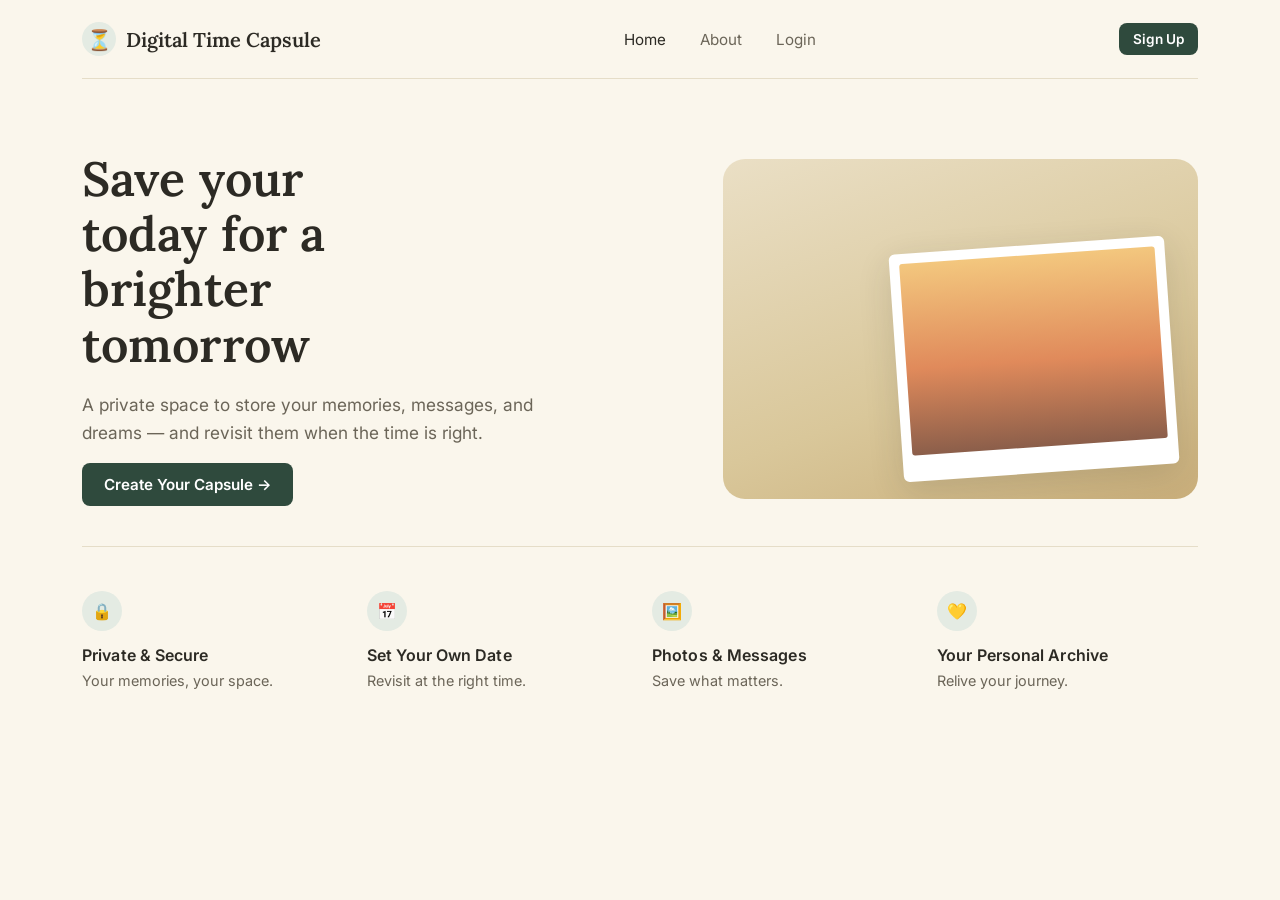
==== commit 5904e2ca: "Update fmt.Println message from 'Hello' to 'Goodbye'" ====
--- a/index.html
+++ b/index.html
@@ -65,657 +65,4 @@
 <script src="script.js"></script>
 </body>
 </html>
-<!DOCTYPE html>
-<html lang="en">
-<head>
-<meta charset="UTF-8">
-<meta name="viewport" content="width=device-width, initial-scale=1.0">
-<title>Create your account — Digital Time Capsule</title>
-<link rel="preconnect" href="https://fonts.googleapis.com">
-<link href="https://fonts.googleapis.com/css2?family=Lora:wght@500;600;700&family=Inter:wght@400;500;600;700&display=swap" rel="stylesheet">
-<link rel="stylesheet" href="style.css">
-</head>
-<body>
 
-<div class="auth-wrap">
-  <div class="auth-card">
-    <div class="brand"><span class="brand-mark">⏳</span> Digital Time Capsule</div>
-    <h1>Create your account</h1>
-    <p class="sub">Start saving your memories for the future.</p>
-
-    <form data-demo-form="dashboard.html">
-      <div class="field">
-        <label for="su-name">Full Name</label>
-        <input id="su-name" type="text" placeholder="Enter your name" required>
-      </div>
-      <div class="field">
-        <label for="su-email">Email Address</label>
-        <input id="su-email" type="email" placeholder="Enter your email" required>
-      </div>
-      <div class="field">
-        <label for="su-pass">Password</label>
-        <div class="input-wrap">
-          <input id="su-pass" type="password" placeholder="Create a password" required>
-          <button type="button" class="toggle-eye" data-toggle-pass="#su-pass">Show</button>
-        </div>
-      </div>
-      <button type="submit" class="btn btn-primary btn-block">Sign Up</button>
-    </form>
-
-    <p class="auth-foot">Already have an account? <a href="login.html">Login</a></p>
-  </div>
-</div>
-
-<script src="script.js"></script>
-</body>
-</html>
-<!DOCTYPE html>
-<html lang="en">
-<head>
-<meta charset="UTF-8">
-<meta name="viewport" content="width=device-width, initial-scale=1.0">
-<title>Welcome back — Digital Time Capsule</title>
-<link rel="preconnect" href="https://fonts.googleapis.com">
-<link href="https://fonts.googleapis.com/css2?family=Lora:wght@500;600;700&family=Inter:wght@400;500;600;700&display=swap" rel="stylesheet">
-<link rel="stylesheet" href="style.css">
-</head>
-<body>
-
-<div class="auth-wrap">
-  <div class="auth-card">
-    <div class="brand"><span class="brand-mark">⏳</span> Digital Time Capsule</div>
-    <h1>Welcome Back!</h1>
-    <p class="sub">Log in to continue to your time capsule.</p>
-
-    <form data-demo-form="dashboard.html">
-      <div class="field">
-        <label for="li-email">Email Address</label>
-        <input id="li-email" type="email" placeholder="Enter your email" required>
-      </div>
-      <div class="field">
-        <label for="li-pass">Password</label>
-        <div class="input-wrap">
-          <input id="li-pass" type="password" placeholder="Enter your password" required>
-          <button type="button" class="toggle-eye" data-toggle-pass="#li-pass">Show</button>
-        </div>
-      </div>
-      <div class="row-between">
-        <label><input type="checkbox"> Remember me</label>
-        <a href="#">Forgot password?</a>
-      </div>
-      <button type="submit" class="btn btn-primary btn-block">Login</button>
-    </form>
-
-    <div class="divider">or</div>
-    <button type="button" class="btn-google">🔎 Continue with Google</button>
-
-    <p class="auth-foot">Don't have an account? <a href="signup.html">Sign Up</a></p>
-  </div>
-</div>
-
-<script src="script.js"></script>
-</body>
-</html>
-<!DOCTYPE html>
-<html lang="en">
-<head>
-<meta charset="UTF-8">
-<meta name="viewport" content="width=device-width, initial-scale=1.0">
-<title>Dashboard — Digital Time Capsule</title>
-<link rel="preconnect" href="https://fonts.googleapis.com">
-<link href="https://fonts.googleapis.com/css2?family=Lora:wght@500;600;700&family=Inter:wght@400;500;600;700&display=swap" rel="stylesheet">
-<link rel="stylesheet" href="style.css">
-</head>
-<body>
-
-<div class="sidebar-overlay" data-close-sidebar></div>
-<div class="app-shell">
-
-  <aside class="sidebar">
-    <div class="brand"><span class="brand-mark">⏳</span> Digital Time Capsule</div>
-    <nav>
-      <a href="dashboard.html" class="active"><span class="ico">🏠</span> Home</a>
-      <a href="create-capsule.html"><span class="ico">➕</span> Create Capsule</a>
-      <a href="capsule-details.html"><span class="ico">📦</span> My Capsules</a>
-      <a href="archive.html"><span class="ico">🗂️</span> Archive</a>
-      <a href="profile.html"><span class="ico">⚙️</span> Profile &amp; Settings</a>
-    </nav>
-    <a href="login.html" class="logout"><span class="ico">↩</span> Log Out</a>
-  </aside>
-
-  <div class="mobile-topbar">
-    <button class="icon-btn" data-open-sidebar aria-label="Open menu">☰</button>
-    <div class="brand" style="font-size:1rem;"><span class="brand-mark">⏳</span> Digital Time Capsule</div>
-    <span class="avatar">P</span>
-  </div>
-
-  <main class="app-main">
-    <div class="app-topbar">
-      <div class="search">🔍 Search your capsules…</div>
-      <div class="actions">
-        <button class="icon-btn">🌙</button>
-        <button class="icon-btn">🔔</button>
-        <div class="user-chip"><span class="avatar">P</span> Preethi R ▾</div>
-      </div>
-    </div>
-
-    <div class="app-content">
-      <h2>Hello, Preethi!</h2>
-      <p>Here are your time capsules.</p>
-
-      <div class="stat-row">
-        <div class="stat-card locked">
-          <div class="stat-ico">🔒</div>
-          <div><div class="num">3</div><div class="label">Locked</div></div>
-        </div>
-        <div class="stat-card ready">
-          <div class="stat-ico">⏰</div>
-          <div><div class="num">1</div><div class="label">Ready to Open</div></div>
-        </div>
-        <div class="stat-card opened">
-          <div class="stat-ico">✅</div>
-          <div><div class="num">2</div><div class="label">Opened</div></div>
-        </div>
-      </div>
-
-      <div class="section-head">
-        <h3>Recent Capsules</h3>
-        <a href="capsule-details.html">View all →</a>
-      </div>
-      <div class="capsule-list">
-        <a class="capsule-row" href="capsule-details.html">
-          <div class="thumb"></div>
-          <div class="meta">
-            <div class="title">My Future Dreams</div>
-            <div class="sub"><span class="mood-tag hopeful"><span class="dot"></span>Hopeful</span> · 15 Dec 2026</div>
-          </div>
-          <span class="badge locked">Locked</span>
-        </a>
-        <a class="capsule-row" href="capsule-details.html">
-          <div class="thumb"></div>
-          <div class="meta">
-            <div class="title">A Letter to My Future Self</div>
-            <div class="sub"><span class="mood-tag grateful"><span class="dot"></span>Grateful</span> · 01 Jan 2026</div>
-          </div>
-          <span class="badge ready">Ready to Open</span>
-        </a>
-        <a class="capsule-row" href="opened-capsule.html">
-          <div class="thumb"></div>
-          <div class="meta">
-            <div class="title">College Memories</div>
-            <div class="sub"><span class="mood-tag excited"><span class="dot"></span>Excited</span> · 10 Aug 2025</div>
-          </div>
-          <span class="badge opened">Opened</span>
-        </a>
-      </div>
-    </div>
-  </main>
-</div>
-
-<script src="script.js"></script>
-</body>
-</html>
-<!DOCTYPE html>
-<html lang="en">
-<head>
-<meta charset="UTF-8">
-<meta name="viewport" content="width=device-width, initial-scale=1.0">
-<title>Create a New Capsule — Digital Time Capsule</title>
-<link rel="preconnect" href="https://fonts.googleapis.com">
-<link href="https://fonts.googleapis.com/css2?family=Lora:wght@500;600;700&family=Inter:wght@400;500;600;700&display=swap" rel="stylesheet">
-<link rel="stylesheet" href="style.css">
-</head>
-<body>
-
-<div class="sidebar-overlay" data-close-sidebar></div>
-<div class="app-shell">
-
-  <aside class="sidebar">
-    <div class="brand"><span class="brand-mark">⏳</span> Digital Time Capsule</div>
-    <nav>
-      <a href="dashboard.html"><span class="ico">🏠</span> Home</a>
-      <a href="create-capsule.html" class="active"><span class="ico">➕</span> Create Capsule</a>
-      <a href="capsule-details.html"><span class="ico">📦</span> My Capsules</a>
-      <a href="archive.html"><span class="ico">🗂️</span> Archive</a>
-      <a href="profile.html"><span class="ico">⚙️</span> Profile &amp; Settings</a>
-    </nav>
-    <a href="login.html" class="logout"><span class="ico">↩</span> Log Out</a>
-  </aside>
-
-  <div class="mobile-topbar">
-    <button class="icon-btn" data-open-sidebar aria-label="Open menu">☰</button>
-    <div class="brand" style="font-size:1rem;"><span class="brand-mark">⏳</span> Digital Time Capsule</div>
-    <span class="avatar">P</span>
-  </div>
-
-  <main class="app-main">
-    <div class="app-topbar">
-      <div class="search">🔍 Search your capsules…</div>
-      <div class="actions">
-        <button class="icon-btn">🌙</button>
-        <button class="icon-btn">🔔</button>
-        <div class="user-chip"><span class="avatar">P</span> Preethi R ▾</div>
-      </div>
-    </div>
-
-    <div class="app-content">
-      <h2>Create a New Capsule</h2>
-      <p>Write to your future self.</p>
-
-      <form class="form-card" data-demo-form="capsule-details.html">
-        <div class="field">
-          <label for="cc-title">Title *</label>
-          <input id="cc-title" type="text" placeholder="e.g., A letter to my future self" required>
-        </div>
-
-        <div class="field">
-          <label for="cc-message">Message *</label>
-          <textarea id="cc-message" rows="6" maxlength="2000" placeholder="Write your message here…" required></textarea>
-        </div>
-        <div class="char-count">0/2000</div>
-
-        <div class="field">
-          <label for="cc-mood">Mood *</label>
-          <select id="cc-mood" required>
-            <option value="" disabled selected>Select a mood</option>
-            <option>Hopeful</option>
-            <option>Grateful</option>
-            <option>Excited</option>
-            <option>Peaceful</option>
-          </select>
-        </div>
-
-        <div class="field">
-          <label>Add a photo (optional)</label>
-          <div class="dropzone" data-dropzone>
-            <div class="dz-ico">⤴</div>
-            <div data-dz-label>Click to upload or drag and drop<br>JPG, PNG (max 5MB)</div>
-            <input type="file" accept="image/*" hidden>
-          </div>
-        </div>
-
-        <div class="field">
-          <label>Unlock Date &amp; Time</label>
-          <div class="two-col">
-            <input type="date" required>
-            <input type="time" required>
-          </div>
-        </div>
-
-        <div class="form-actions">
-          <a href="dashboard.html" class="btn btn-ghost">Cancel</a>
-          <button type="submit" class="btn btn-primary">Seal My Capsule</button>
-        </div>
-      </form>
-    </div>
-  </main>
-</div>
-
-<script src="script.js"></script>
-</body>
-</html>
-<!DOCTYPE html>
-<html lang="en">
-<head>
-<meta charset="UTF-8">
-<meta name="viewport" content="width=device-width, initial-scale=1.0">
-<title>My Future Dreams — Digital Time Capsule</title>
-<link rel="preconnect" href="https://fonts.googleapis.com">
-<link href="https://fonts.googleapis.com/css2?family=Lora:wght@500;600;700&family=Inter:wght@400;500;600;700&display=swap" rel="stylesheet">
-<link rel="stylesheet" href="style.css">
-</head>
-<body>
-
-<div class="sidebar-overlay" data-close-sidebar></div>
-<div class="app-shell">
-
-  <aside class="sidebar">
-    <div class="brand"><span class="brand-mark">⏳</span> Digital Time Capsule</div>
-    <nav>
-      <a href="dashboard.html"><span class="ico">🏠</span> Home</a>
-      <a href="create-capsule.html"><span class="ico">➕</span> Create Capsule</a>
-      <a href="capsule-details.html" class="active"><span class="ico">📦</span> My Capsules</a>
-      <a href="archive.html"><span class="ico">🗂️</span> Archive</a>
-      <a href="profile.html"><span class="ico">⚙️</span> Profile &amp; Settings</a>
-    </nav>
-    <a href="login.html" class="logout"><span class="ico">↩</span> Log Out</a>
-  </aside>
-
-  <div class="mobile-topbar">
-    <button class="icon-btn" data-open-sidebar aria-label="Open menu">☰</button>
-    <div class="brand" style="font-size:1rem;"><span class="brand-mark">⏳</span> Digital Time Capsule</div>
-    <span class="avatar">P</span>
-  </div>
-
-  <main class="app-main">
-    <div class="app-topbar">
-      <div class="search">🔍 Search your capsules…</div>
-      <div class="actions">
-        <button class="icon-btn">🌙</button>
-        <button class="icon-btn">🔔</button>
-        <div class="user-chip"><span class="avatar">P</span> Preethi R ▾</div>
-      </div>
-    </div>
-
-    <div class="app-content">
-      <div class="capsule-detail-card">
-        <div class="capsule-hero-img"></div>
-        <div class="capsule-detail-body">
-          <h2>My Future Dreams</h2>
-          <span class="mood-tag hopeful"><span class="dot"></span>Hopeful</span>
-
-          <div class="dates">
-            <div>Created on <strong>12 Aug 2025</strong></div>
-            <div>Unlocks on <strong>15 Dec 2026</strong></div>
-          </div>
-
-          <div class="lock-panel">
-            <div class="lock-ico">🔒</div>
-            <h3>This memory is safely sealed.</h3>
-            <p>We can't revisit this until it's time to unlock.</p>
-
-            <div class="countdown" data-unlock="2026-12-15T00:00:00">
-              <div class="unit"><div class="n" data-days>—</div><div class="u">days</div></div>
-              <div class="unit"><div class="n" data-hours>—</div><div class="u">hours</div></div>
-              <div class="unit"><div class="n" data-minutes>—</div><div class="u">minutes</div></div>
-              <div class="unit"><div class="n" data-seconds>—</div><div class="u">seconds</div></div>
-            </div>
-
-            <div class="notice-row">🔔 You'll receive an email notification when it's ready</div>
-          </div>
-
-          <div class="form-actions" style="margin-top:26px;">
-            <button type="button" class="btn btn-danger btn-sm">Delete</button>
-            <a href="create-capsule.html" class="btn btn-outline btn-sm">Edit Capsule</a>
-          </div>
-        </div>
-      </div>
-    </div>
-  </main>
-</div>
-
-<script src="script.js"></script>
-</body>
-</html>
-<!DOCTYPE html>
-<html lang="en">
-<head>
-<meta charset="UTF-8">
-<meta name="viewport" content="width=device-width, initial-scale=1.0">
-<title>A Letter to My Future Self — Digital Time Capsule</title>
-<link rel="preconnect" href="https://fonts.googleapis.com">
-<link href="https://fonts.googleapis.com/css2?family=Lora:wght@500;600;700&family=Inter:wght@400;500;600;700&display=swap" rel="stylesheet">
-<link rel="stylesheet" href="style.css">
-</head>
-<body>
-
-<div class="sidebar-overlay" data-close-sidebar></div>
-<div class="app-shell">
-
-  <aside class="sidebar">
-    <div class="brand"><span class="brand-mark">⏳</span> Digital Time Capsule</div>
-    <nav>
-      <a href="dashboard.html"><span class="ico">🏠</span> Home</a>
-      <a href="create-capsule.html"><span class="ico">➕</span> Create Capsule</a>
-      <a href="capsule-details.html"><span class="ico">📦</span> My Capsules</a>
-      <a href="archive.html" class="active"><span class="ico">🗂️</span> Archive</a>
-      <a href="profile.html"><span class="ico">⚙️</span> Profile &amp; Settings</a>
-    </nav>
-    <a href="login.html" class="logout"><span class="ico">↩</span> Log Out</a>
-  </aside>
-
-  <div class="mobile-topbar">
-    <button class="icon-btn" data-open-sidebar aria-label="Open menu">☰</button>
-    <div class="brand" style="font-size:1rem;"><span class="brand-mark">⏳</span> Digital Time Capsule</div>
-    <span class="avatar">P</span>
-  </div>
-
-  <main class="app-main">
-    <div class="app-topbar">
-      <div class="search">🔍 Search your capsules…</div>
-      <div class="actions">
-        <button class="icon-btn">🌙</button>
-        <button class="icon-btn">🔔</button>
-        <div class="user-chip"><span class="avatar">P</span> Preethi R ▾</div>
-      </div>
-    </div>
-
-    <div class="app-content">
-      <div class="letter-wrap">
-        <div class="polaroid-card">
-          <div class="frame"></div>
-        </div>
-        <div class="letter-body">
-          <h2>A Letter to My Future Self</h2>
-          <span class="mood-tag grateful"><span class="dot"></span>Grateful</span>
-          <p style="margin-top:14px; font-size:0.85rem;">Opened on <strong>01 Jan 2026</strong></p>
-
-          <p class="letter-text">
-            Hey future me,<br><br>
-            I hope you're doing well and still chasing all your dreams. Keep going, you're doing better than you think!
-          </p>
-          <p class="sign-off">With love,<br>Present me ❤</p>
-
-          <div class="letter-actions">
-            <a href="archive.html" class="btn btn-primary btn-sm">Save to Archive</a>
-            <button type="button" class="btn btn-outline btn-sm">Share</button>
-          </div>
-        </div>
-      </div>
-    </div>
-  </main>
-</div>
-
-<script src="script.js"></script>
-</body>
-</html>
-<!DOCTYPE html>
-<html lang="en">
-<head>
-<meta charset="UTF-8">
-<meta name="viewport" content="width=device-width, initial-scale=1.0">
-<title>My Archive — Digital Time Capsule</title>
-<link rel="preconnect" href="https://fonts.googleapis.com">
-<link href="https://fonts.googleapis.com/css2?family=Lora:wght@500;600;700&family=Inter:wght@400;500;600;700&display=swap" rel="stylesheet">
-<link rel="stylesheet" href="style.css">
-</head>
-<body>
-
-<div class="sidebar-overlay" data-close-sidebar></div>
-<div class="app-shell">
-
-  <aside class="sidebar">
-    <div class="brand"><span class="brand-mark">⏳</span> Digital Time Capsule</div>
-    <nav>
-      <a href="dashboard.html"><span class="ico">🏠</span> Home</a>
-      <a href="create-capsule.html"><span class="ico">➕</span> Create Capsule</a>
-      <a href="capsule-details.html"><span class="ico">📦</span> My Capsules</a>
-      <a href="archive.html" class="active"><span class="ico">🗂️</span> Archive</a>
-      <a href="profile.html"><span class="ico">⚙️</span> Profile &amp; Settings</a>
-    </nav>
-    <a href="login.html" class="logout"><span class="ico">↩</span> Log Out</a>
-  </aside>
-
-  <div class="mobile-topbar">
-    <button class="icon-btn" data-open-sidebar aria-label="Open menu">☰</button>
-    <div class="brand" style="font-size:1rem;"><span class="brand-mark">⏳</span> Digital Time Capsule</div>
-    <span class="avatar">P</span>
-  </div>
-
-  <main class="app-main">
-    <div class="app-topbar">
-      <div class="search">🔍 Search your capsules…</div>
-      <div class="actions">
-        <button class="icon-btn">🌙</button>
-        <button class="icon-btn">🔔</button>
-        <div class="user-chip"><span class="avatar">P</span> Preethi R ▾</div>
-      </div>
-    </div>
-
-    <div class="app-content">
-      <h2>My Archive</h2>
-      <p>All your opened capsules, saved forever.</p>
-
-      <div class="archive-filters">
-        <button class="pill active">All</button>
-        <select class="select-pill"><option>Mood</option><option>Hopeful</option><option>Grateful</option><option>Excited</option><option>Peaceful</option></select>
-        <select class="select-pill"><option>Year</option><option>2026</option><option>2025</option></select>
-        <div class="archive-search">🔍 <input type="text" placeholder="Search capsules..."></div>
-      </div>
-
-      <div class="capsule-list">
-        <a class="capsule-row" href="opened-capsule.html">
-          <div class="thumb"></div>
-          <div class="meta">
-            <div class="title">My First Day at College</div>
-            <div class="sub"><span class="mood-tag excited"><span class="dot"></span>Excited</span> · 10 Aug 2025</div>
-          </div>
-          <span>›</span>
-        </a>
-        <a class="capsule-row" href="opened-capsule.html">
-          <div class="thumb"></div>
-          <div class="meta">
-            <div class="title">A Letter to My Future Self</div>
-            <div class="sub"><span class="mood-tag grateful"><span class="dot"></span>Grateful</span> · 01 Jan 2026</div>
-          </div>
-          <span>›</span>
-        </a>
-        <a class="capsule-row" href="opened-capsule.html">
-          <div class="thumb"></div>
-          <div class="meta">
-            <div class="title">Travel Bucket List</div>
-            <div class="sub"><span class="mood-tag hopeful"><span class="dot"></span>Hopeful</span> · 22 Jun 2025</div>
-          </div>
-          <span>›</span>
-        </a>
-        <a class="capsule-row" href="opened-capsule.html">
-          <div class="thumb"></div>
-          <div class="meta">
-            <div class="title">Reflections</div>
-            <div class="sub"><span class="mood-tag peaceful"><span class="dot"></span>Peaceful</span> · 14 Feb 2025</div>
-          </div>
-          <span>›</span>
-        </a>
-      </div>
-    </div>
-  </main>
-</div>
-
-<script src="script.js"></script>
-</body>
-</html>
-<!DOCTYPE html>
-<html lang="en">
-<head>
-<meta charset="UTF-8">
-<meta name="viewport" content="width=device-width, initial-scale=1.0">
-<title>Profile &amp; Settings — Digital Time Capsule</title>
-<link rel="preconnect" href="https://fonts.googleapis.com">
-<link href="https://fonts.googleapis.com/css2?family=Lora:wght@500;600;700&family=Inter:wght@400;500;600;700&display=swap" rel="stylesheet">
-<link rel="stylesheet" href="style.css">
-</head>
-<body>
-
-<div class="sidebar-overlay" data-close-sidebar></div>
-<div class="app-shell">
-
-  <aside class="sidebar">
-    <div class="brand"><span class="brand-mark">⏳</span> Digital Time Capsule</div>
-    <nav>
-      <a href="dashboard.html"><span class="ico">🏠</span> Home</a>
-      <a href="create-capsule.html"><span class="ico">➕</span> Create Capsule</a>
-      <a href="capsule-details.html"><span class="ico">📦</span> My Capsules</a>
-      <a href="archive.html"><span class="ico">🗂️</span> Archive</a>
-      <a href="profile.html" class="active"><span class="ico">⚙️</span> Profile &amp; Settings</a>
-    </nav>
-    <a href="login.html" class="logout"><span class="ico">↩</span> Log Out</a>
-  </aside>
-
-  <div class="mobile-topbar">
-    <button class="icon-btn" data-open-sidebar aria-label="Open menu">☰</button>
-    <div class="brand" style="font-size:1rem;"><span class="brand-mark">⏳</span> Digital Time Capsule</div>
-    <span class="avatar">P</span>
-  </div>
-
-  <main class="app-main">
-    <div class="app-topbar">
-      <div class="search">🔍 Search your capsules…</div>
-      <div class="actions">
-        <button class="icon-btn">🌙</button>
-        <button class="icon-btn">🔔</button>
-        <div class="user-chip"><span class="avatar">P</span> Preethi R ▾</div>
-      </div>
-    </div>
-
-    <div class="app-content">
-      <h2>Profile &amp; Settings</h2>
-
-      <div class="profile-grid">
-        <div class="panel">
-          <div class="profile-avatar-row">
-            <span class="avatar">P</span>
-            <div>
-              <div style="font-weight:600;">Preethi R</div>
-              <a href="#" style="font-size:0.82rem; color:var(--green); font-weight:600;">Change photo</a>
-            </div>
-          </div>
-          <div class="field">
-            <label for="pr-name">Name</label>
-            <input id="pr-name" type="text" value="Preethi R">
-          </div>
-          <div class="field">
-            <label for="pr-email">Email</label>
-            <input id="pr-email" type="email" value="preethi@example.com">
-          </div>
-          <div class="field">
-            <label for="pr-pass">Change Password</label>
-            <button type="button" class="btn btn-outline btn-sm" style="width:100%;">Update Password</button>
-          </div>
-          <button type="button" class="btn btn-primary btn-block">Save Changes</button>
-        </div>
-
-        <div class="panel">
-          <h3>Preferences</h3>
-
-          <div class="settings-row">
-            <div class="txt"><strong>Dark Mode</strong></div>
-            <label class="switch">
-              <input type="checkbox" data-dark-toggle>
-              <span class="track"></span>
-            </label>
-          </div>
-          <div class="settings-row">
-            <div class="txt"><strong>Email Notifications</strong><span>Get notified when your capsule is ready to open.</span></div>
-            <label class="switch">
-              <input type="checkbox" checked>
-              <span class="track"></span>
-            </label>
-          </div>
-          <div class="settings-row">
-            <div class="txt"><strong>Default Mood</strong></div>
-            <select class="select-pill">
-              <option>Select mood</option>
-              <option>Hopeful</option>
-              <option>Grateful</option>
-              <option>Excited</option>
-              <option>Peaceful</option>
-            </select>
-          </div>
-
-          <h3 style="margin-top:26px;">Privacy</h3>
-          <div class="settings-row">
-            <div class="txt"><strong>Account Type</strong></div>
-            <select class="select-pill">
-              <option>Standard User</option>
-            </select>
-          </div>
-        </div>
-      </div>
-    </div>
-  </main>
-</div>
-
-<script src="script.js"></script>
-</body>
-</html>
-
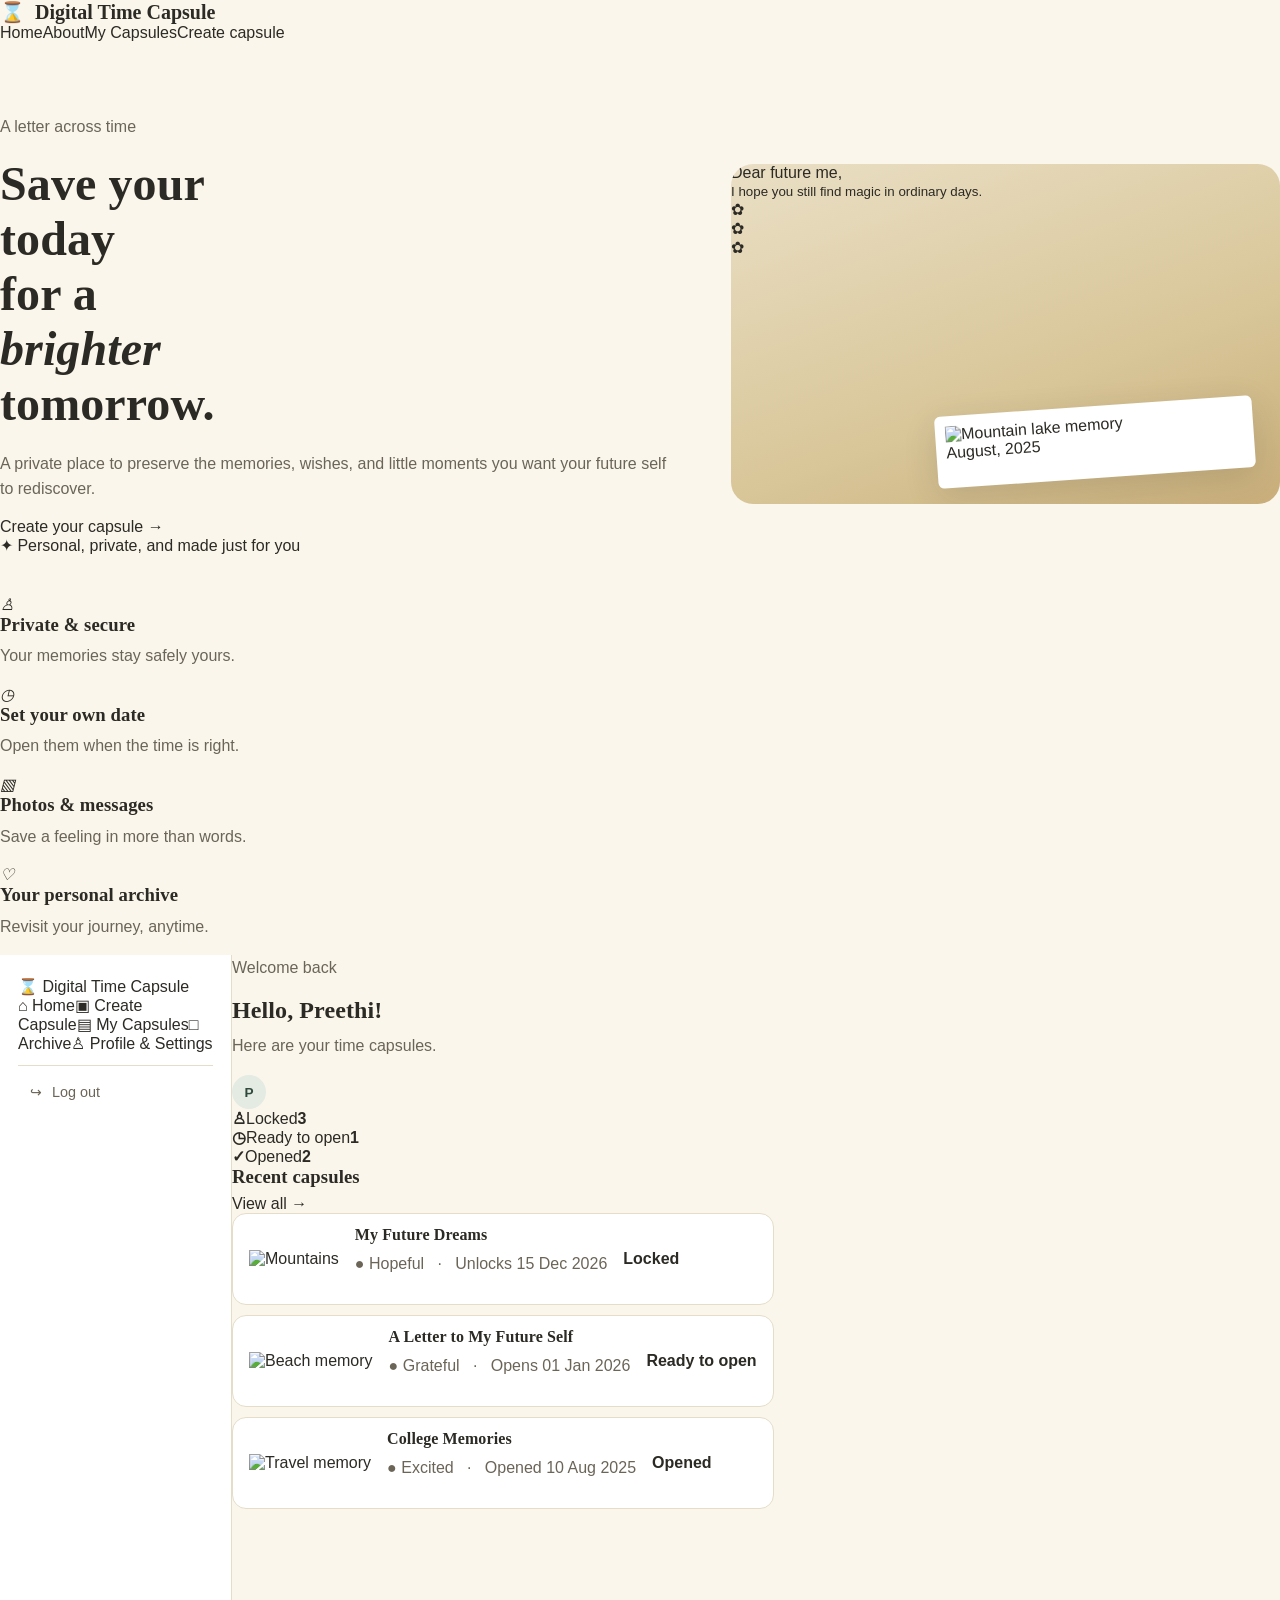
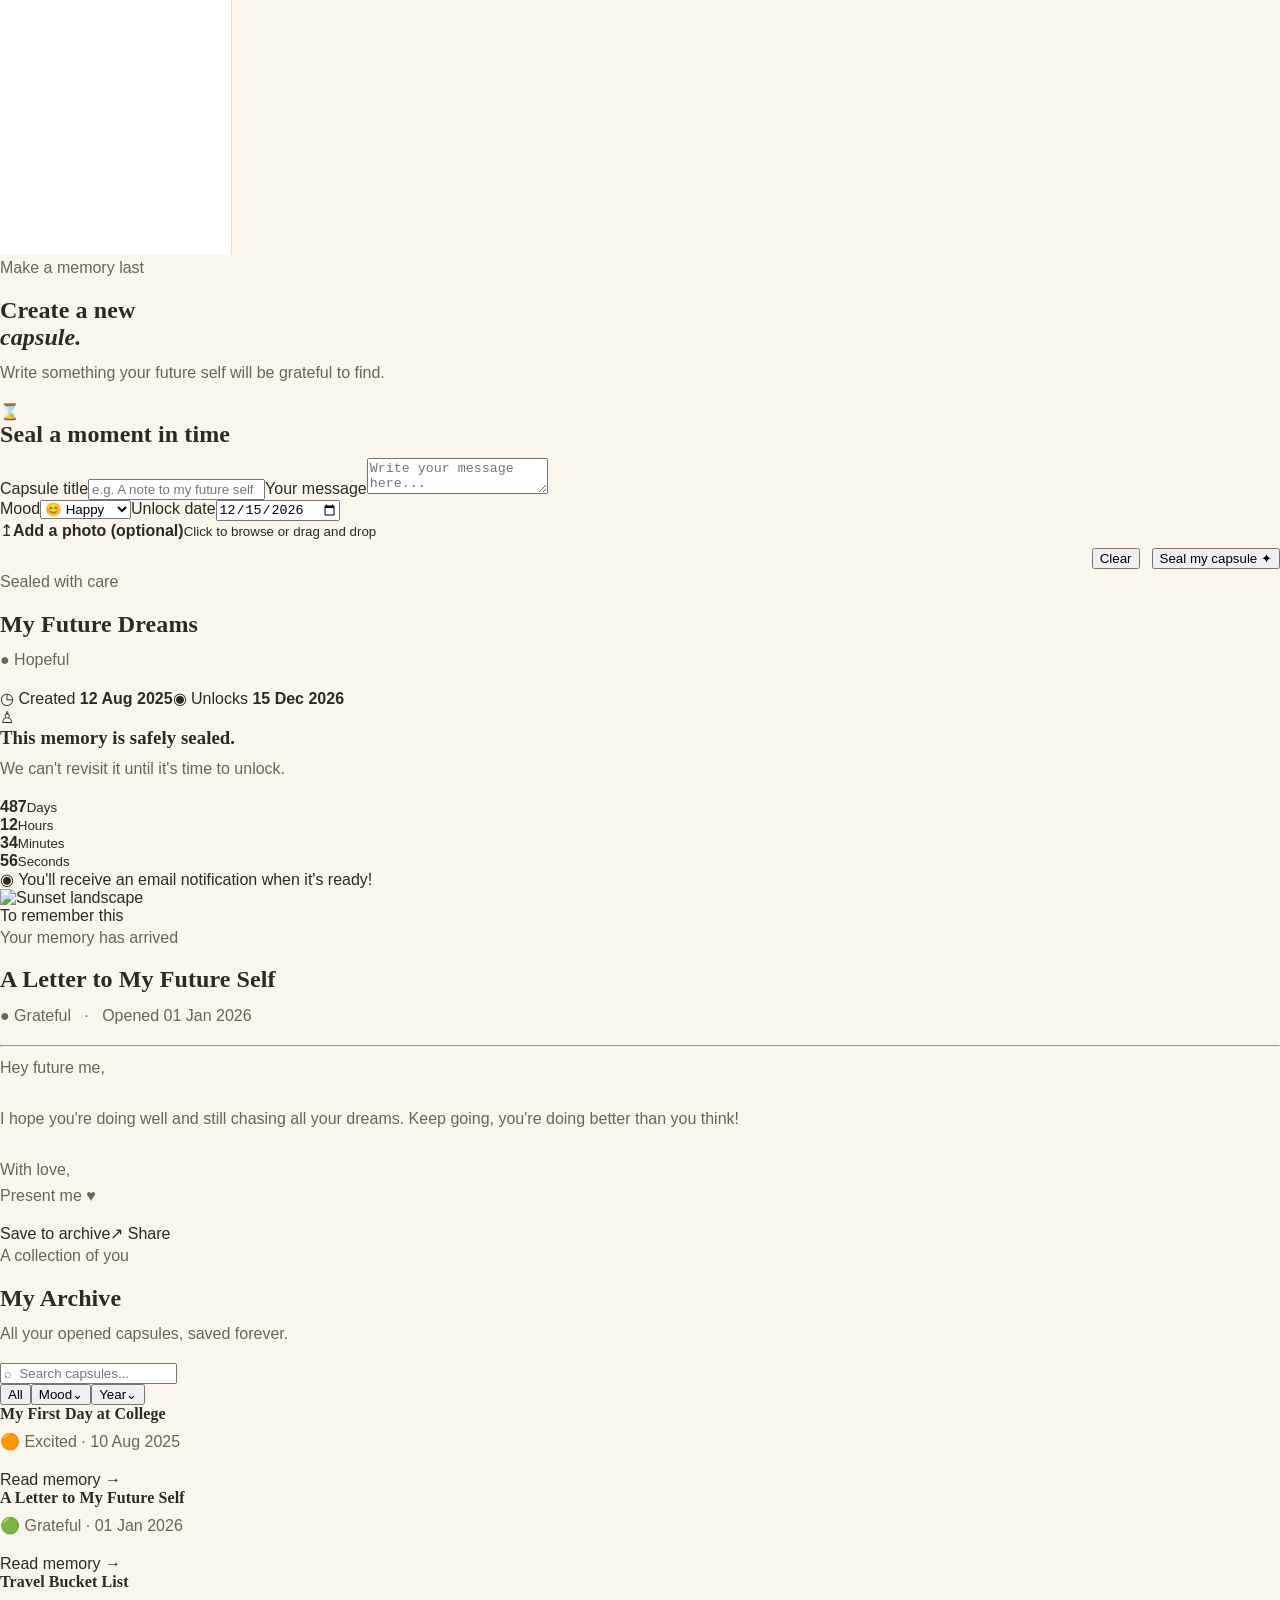
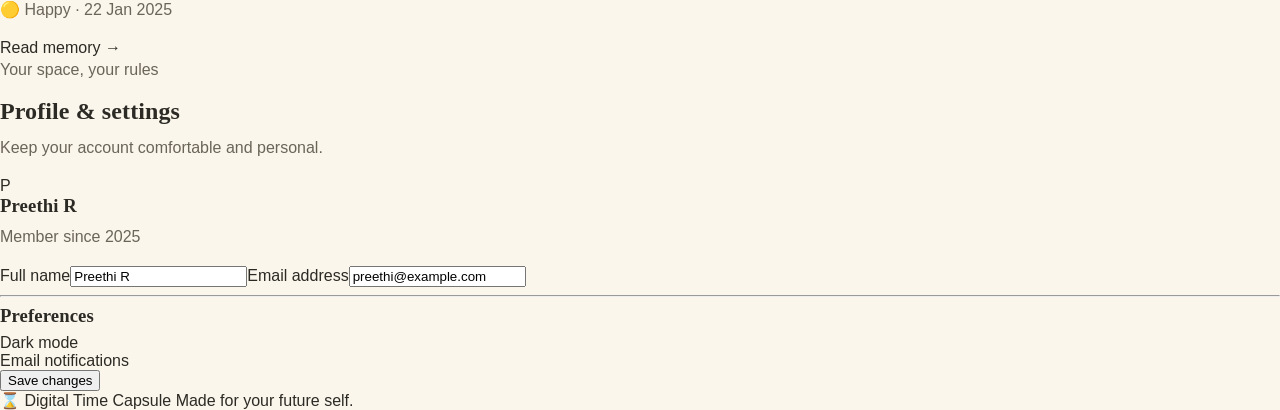
==== commit 4fd72697: "updated index.html for improved structure and styles Updated the HTML structure, improved accessibil" ====
--- a/index.html
+++ b/index.html
@@ -1,68 +1,86 @@
 <!DOCTYPE html>
 <html lang="en">
 <head>
-<meta charset="UTF-8">
-<meta name="viewport" content="width=device-width, initial-scale=1.0">
-<title>Digital Time Capsule — Save your today for a brighter tomorrow</title>
-<link rel="preconnect" href="https://fonts.googleapis.com">
-<link href="https://fonts.googleapis.com/css2?family=Lora:wght@500;600;700&family=Inter:wght@400;500;600;700&display=swap" rel="stylesheet">
-<link rel="stylesheet" href="style.css">
+  <meta charset="UTF-8" />
+  <meta name="viewport" content="width=device-width, initial-scale=1.0" />
+  <title>Digital Time Capsule</title>
+  <link rel="preconnect" href="https://fonts.googleapis.com">
+  <link rel="preconnect" href="https://fonts.gstatic.com" crossorigin>
+  <link href="https://fonts.googleapis.com/css2?family=DM+Sans:wght@400;500;600;700&family=Playfair+Display:ital,wght@0,600;0,700;1,600&display=swap" rel="stylesheet">
+  <link rel="stylesheet" href="style.css" />
 </head>
 <body>
-
-<div class="container">
-  <header class="top-nav">
-    <a href="index.html" class="brand">
-      <span class="brand-mark">⏳</span> Digital Time Capsule
-    </a>
-    <nav>
-      <a href="index.html" class="active">Home</a>
-      <a href="#about">About</a>
-      <a href="login.html">Login</a>
-    </nav>
-    <div class="cta">
-      <a href="signup.html" class="btn btn-primary btn-sm">Sign Up</a>
-    </div>
+  <header class="topbar">
+    <a class="brand" href="#home"><span class="brand-icon">⌛</span> Digital Time Capsule</a>
+    <nav><a href="#home">Home</a><a href="#how">About</a><a href="#dashboard">My Capsules</a><a class="nav-button" href="#create">Create capsule</a></nav>
   </header>
 
-  <section class="hero">
-    <div>
-      <h1>Save your today for a brighter tomorrow</h1>
-      <p class="lede">A private space to store your memories, messages, and dreams — and revisit them when the time is right.</p>
-      <a href="signup.html" class="btn btn-primary">Create Your Capsule →</a>
-    </div>
-    <div class="hero-art">
-      <div class="polaroid">
-        <div class="frame"></div>
+  <main>
+    <section class="hero" id="home">
+      <div class="hero-copy">
+        <p class="eyebrow">A letter across time</p>
+        <h1>Save your today<br>for a <em>brighter</em><br>tomorrow.</h1>
+        <p class="lead">A private place to preserve the memories, wishes, and little moments you want your future self to rediscover.</p>
+        <a href="#create" class="primary-button">Create your capsule <span>→</span></a>
+        <div class="trust"><span>✦</span> Personal, private, and made just for you</div>
       </div>
-    </div>
-  </section>
+      <div class="hero-art">
+        <div class="sun"></div><div class="hill hill-one"></div><div class="hill hill-two"></div>
+        <div class="paper-note">Dear future me,<br><small>I hope you still find magic in ordinary days.</small></div>
+        <div class="polaroid"><img src="https://images.unsplash.com/photo-1470770841072-f978cf4d019e?auto=format&fit=crop&w=700&q=80" alt="Mountain lake memory"><span>August, 2025</span></div>
+        <div class="daisy d1">✿</div><div class="daisy d2">✿</div><div class="daisy d3">✿</div>
+      </div>
+    </section>
 
-  <section class="feature-row" id="about">
-    <div class="feature">
-      <div class="icon">🔒</div>
-      <h4>Private &amp; Secure</h4>
-      <p>Your memories, your space.</p>
-    </div>
-    <div class="feature">
-      <div class="icon">📅</div>
-      <h4>Set Your Own Date</h4>
-      <p>Revisit at the right time.</p>
-    </div>
-    <div class="feature">
-      <div class="icon">🖼️</div>
-      <h4>Photos &amp; Messages</h4>
-      <p>Save what matters.</p>
-    </div>
-    <div class="feature">
-      <div class="icon">💛</div>
-      <h4>Your Personal Archive</h4>
-      <p>Relive your journey.</p>
-    </div>
-  </section>
-</div>
+    <section class="features" id="how">
+      <article><i>♙</i><h3>Private & secure</h3><p>Your memories stay safely yours.</p></article>
+      <article><i>◷</i><h3>Set your own date</h3><p>Open them when the time is right.</p></article>
+      <article><i>▧</i><h3>Photos & messages</h3><p>Save a feeling in more than words.</p></article>
+      <article><i>♡</i><h3>Your personal archive</h3><p>Revisit your journey, anytime.</p></article>
+    </section>
 
-<script src="script.js"></script>
+    <section class="app-shell" id="dashboard">
+      <aside class="sidebar">
+        <a class="side-brand" href="#home"><span>⌛</span> Digital Time Capsule</a>
+        <div class="side-links"><a class="active" href="#dashboard">⌂ <span>Home</span></a><a href="#create">▣ <span>Create Capsule</span></a><a href="#countdown">▤ <span>My Capsules</span></a><a href="#archive">□ <span>Archive</span></a><a href="#profile">♙ <span>Profile & Settings</span></a></div>
+        <a class="logout" href="#home">↪ <span>Log out</span></a>
+      </aside>
+      <div class="dashboard-content">
+        <div class="dashboard-head"><div><p class="eyebrow">Welcome back</p><h2>Hello, Preethi!</h2><p>Here are your time capsules.</p></div><div class="avatar">P</div></div>
+        <div class="stats"><div><b class="lock">♙</b><span>Locked</span><strong>3</strong></div><div><b class="ready">◷</b><span>Ready to open</span><strong>1</strong></div><div><b class="open">✓</b><span>Opened</span><strong>2</strong></div></div>
+        <div class="section-heading"><h3>Recent capsules</h3><a href="#archive">View all →</a></div>
+        <div class="capsule-list">
+          <article class="capsule-row"><img src="https://images.unsplash.com/photo-1519681393784-d120267933ba?auto=format&fit=crop&w=300&q=80" alt="Mountains"><div><h4>My Future Dreams</h4><p><span class="mood hopeful">●</span> Hopeful &nbsp; · &nbsp; Unlocks 15 Dec 2026</p></div><b class="tag locked">Locked</b></article>
+          <article class="capsule-row"><img src="https://images.unsplash.com/photo-1500530855697-b586d89ba3ee?auto=format&fit=crop&w=300&q=80" alt="Beach memory"><div><h4>A Letter to My Future Self</h4><p><span class="mood grateful">●</span> Grateful &nbsp; · &nbsp; Opens 01 Jan 2026</p></div><b class="tag ready-tag">Ready to open</b></article>
+          <article class="capsule-row"><img src="https://images.unsplash.com/photo-1501785888041-af3ef285b470?auto=format&fit=crop&w=300&q=80" alt="Travel memory"><div><h4>College Memories</h4><p><span class="mood excited">●</span> Excited &nbsp; · &nbsp; Opened 10 Aug 2025</p></div><b class="tag opened">Opened</b></article>
+        </div>
+      </div>
+    </section>
+
+    <section class="split-section" id="create">
+      <div class="create-intro"><p class="eyebrow">Make a memory last</p><h2>Create a new<br><em>capsule.</em></h2><p>Write something your future self will be grateful to find.</p><div class="line-art">⌛</div></div>
+      <form class="capsule-form">
+        <h2>Seal a moment in time</h2><label>Capsule title<input type="text" placeholder="e.g. A note to my future self"></label><label>Your message<textarea placeholder="Write your message here..."></textarea></label><div class="form-grid"><label>Mood<select><option>😊 Happy</option><option>🌱 Hopeful</option><option>💛 Grateful</option></select></label><label>Unlock date<input type="date" value="2026-12-15"></label></div><label class="upload"><span>↥</span><b>Add a photo (optional)</b><small>Click to browse or drag and drop</small><input type="file" hidden></label><div class="form-actions"><button type="reset" class="secondary-button">Clear</button><button type="submit" class="primary-button">Seal my capsule ✦</button></div></form>
+    </section>
+
+    <section class="countdown-section" id="countdown">
+      <div class="countdown-bg"></div><div class="countdown-card"><p class="eyebrow">Sealed with care</p><h2>My Future Dreams</h2><p><span class="mood hopeful">●</span> Hopeful</p><div class="meta"><span>◷ Created <b>12 Aug 2025</b></span><span>◉ Unlocks <b>15 Dec 2026</b></span></div><div class="seal">♙</div><h3>This memory is safely sealed.</h3><p>We can't revisit it until it's time to unlock.</p><div class="clock"><div><b>487</b><small>Days</small></div><div><b>12</b><small>Hours</small></div><div><b>34</b><small>Minutes</small></div><div><b>56</b><small>Seconds</small></div></div><div class="notify">◉ You'll receive an email notification when it's ready!</div></div>
+    </section>
+
+    <section class="opened-section">
+      <div class="opened-photo"><div class="polaroid large"><img src="https://images.unsplash.com/photo-1493246507139-91e8fad9978e?auto=format&fit=crop&w=700&q=80" alt="Sunset landscape"><span>To remember this</span></div></div>
+      <article class="letter"><p class="eyebrow">Your memory has arrived</p><h2>A Letter to My Future Self</h2><p><span class="mood grateful">●</span> Grateful &nbsp; · &nbsp; Opened 01 Jan 2026</p><hr><p class="handwritten">Hey future me,<br><br>I hope you're doing well and still chasing all your dreams. Keep going, you're doing better than you think!<br><br>With love,<br>Present me ♥</p><div><a class="primary-button" href="#archive">Save to archive</a><a class="text-link" href="#home">↗ Share</a></div></article>
+    </section>
+
+    <section class="archive-section" id="archive"><div class="archive-head"><div><p class="eyebrow">A collection of you</p><h2>My Archive</h2><p>All your opened capsules, saved forever.</p></div><input type="search" placeholder="⌕  Search capsules..."></div><div class="filters"><button class="selected">All</button><button>Mood⌄</button><button>Year⌄</button></div><div class="archive-grid"><article><img src="https://images.unsplash.com/photo-1519681393784-d120267933ba3ee?auto=format&fit=crop&w=400&q=80" alt=""><h4>My First Day at College</h4><p>🟠 Excited · 10 Aug 2025</p><a href="#home">Read memory →</a></article><article><img src="https://images.unsplash.com/photo-1500530855697-b586d89ba3ee?auto=format&fit=crop&w=400&q=80" alt=""><h4>A Letter to My Future Self</h4><p>🟢 Grateful · 01 Jan 2026</p><a href="#home">Read memory →</a></article><article><img src="https://images.unsplash.com/photo-1501785888041-af3ef285b470?auto=format&fit=crop&w=400&q=80" alt=""><h4>Travel Bucket List</h4><p>🟡 Happy · 22 Jan 2025</p><a href="#home">Read memory →</a></article></div></section>
+
+    <section class="profile-section" id="profile"><div><p class="eyebrow">Your space, your rules</p><h2>Profile & settings</h2><p>Keep your account comfortable and personal.</p></div><div class="profile-card"><div class="profile-top"><div class="big-avatar">P</div><div><h3>Preethi R</h3><p>Member since 2025</p></div></div><label>Full name<input value="Preethi R"></label><label>Email address<input value="preethi@example.com"></label><hr><h3>Preferences</h3><div class="toggle-row">Dark mode <span class="toggle"></span></div><div class="toggle-row">Email notifications <span class="toggle on"></span></div><button class="primary-button">Save changes</button></div></section>
+  </main>
+  <footer>⌛ Digital Time Capsule <span>Made for your future self.</span></footer>
+  <style>
+    .archive-grid button{border:0;background:none;padding:0;color:#416959;font-size:.7rem;font-weight:700;cursor:pointer}
+    .dark-theme{background:#18251f;color:#edf2ed}.dark-theme .topbar,.dark-theme .app-shell,.dark-theme .capsule-form,.dark-theme .profile-card,.dark-theme .archive-grid article{background:#20332a}.dark-theme .letter,.dark-theme .countdown-card{color:#26362e}
+  </style>
+  <script src="app.js"></script>
 </body>
 </html>
-
--- a/style.css
+++ b/style.css
@@ -560,4 +560,4 @@
     display: none; position: fixed; inset: 0; background: rgba(0,0,0,0.35); z-index: 40;
   }
   .sidebar-overlay.show { display: block; }
-}+}
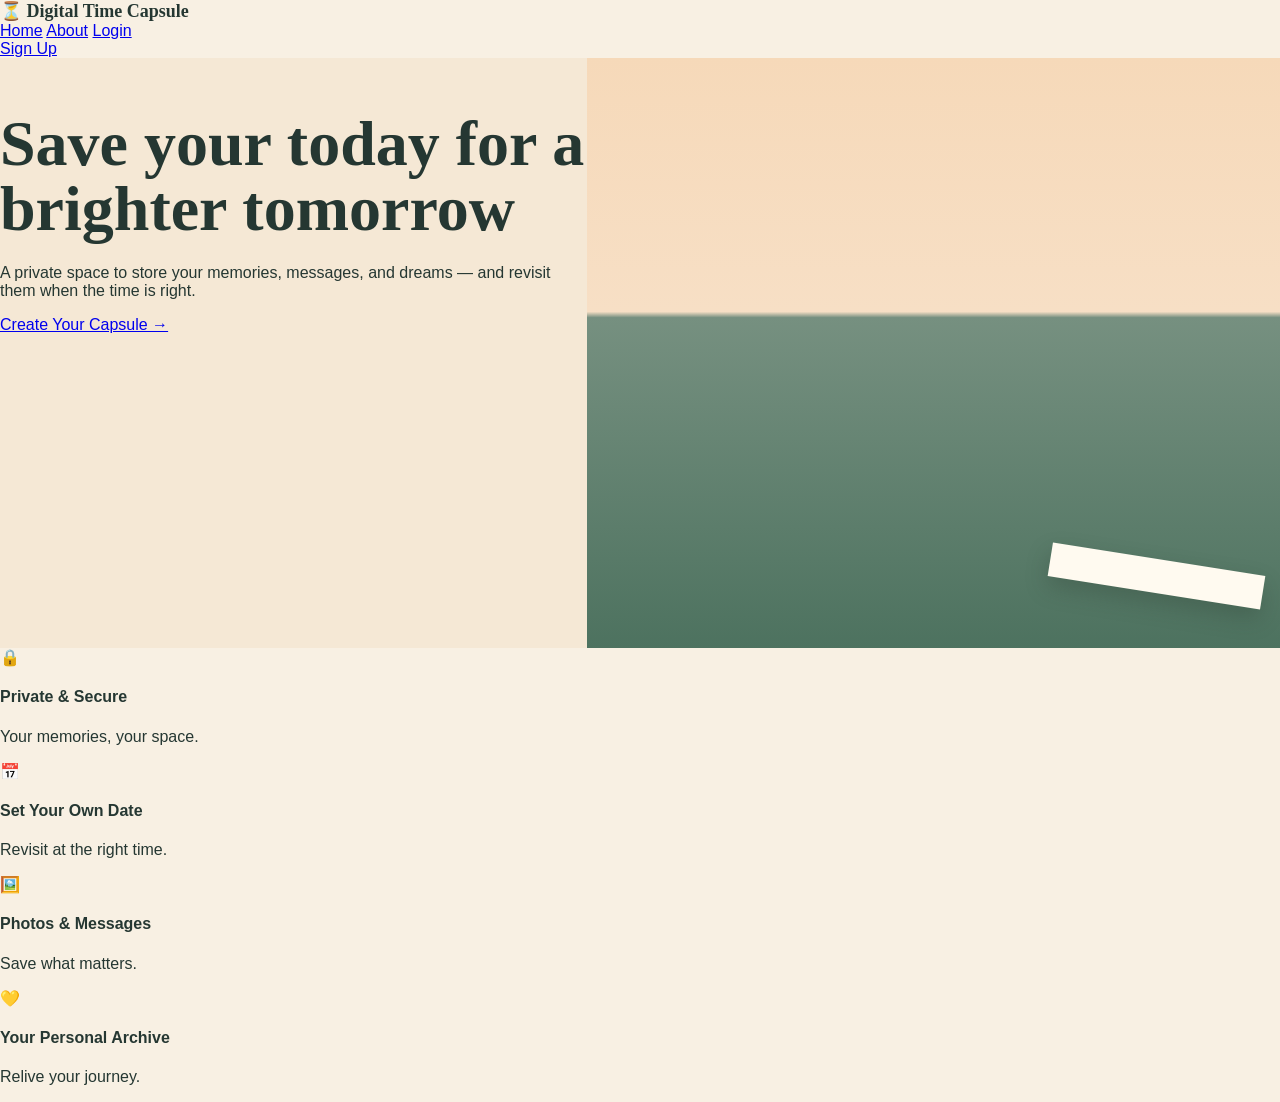
==== commit 0ca48f14: "Update index.html" ====
--- a/index.html
+++ b/index.html
@@ -1,86 +1,67 @@
 <!DOCTYPE html>
 <html lang="en">
 <head>
-  <meta charset="UTF-8" />
-  <meta name="viewport" content="width=device-width, initial-scale=1.0" />
-  <title>Digital Time Capsule</title>
-  <link rel="preconnect" href="https://fonts.googleapis.com">
-  <link rel="preconnect" href="https://fonts.gstatic.com" crossorigin>
-  <link href="https://fonts.googleapis.com/css2?family=DM+Sans:wght@400;500;600;700&family=Playfair+Display:ital,wght@0,600;0,700;1,600&display=swap" rel="stylesheet">
-  <link rel="stylesheet" href="style.css" />
+<meta charset="UTF-8">
+<meta name="viewport" content="width=device-width, initial-scale=1.0">
+<title>Digital Time Capsule — Save your today for a brighter tomorrow</title>
+<link rel="preconnect" href="https://fonts.googleapis.com">
+<link href="https://fonts.googleapis.com/css2?family=Lora:wght@500;600;700&family=Inter:wght@400;500;600;700&display=swap" rel="stylesheet">
+<link rel="stylesheet" href="style.css">
 </head>
 <body>
-  <header class="topbar">
-    <a class="brand" href="#home"><span class="brand-icon">⌛</span> Digital Time Capsule</a>
-    <nav><a href="#home">Home</a><a href="#how">About</a><a href="#dashboard">My Capsules</a><a class="nav-button" href="#create">Create capsule</a></nav>
+
+<div class="container" id="home-hero">
+  <header class="top-nav">
+    <a href="index.html" class="brand">
+      <span class="brand-mark">⏳</span> Digital Time Capsule
+    </a>
+    <nav>
+      <a href="index.html" class="active">Home</a>
+      <a href="#about">About</a>
+      <a href="login.html" data-nav-login>Login</a>
+    </nav>
+    <div class="cta">
+      <a href="signup.html" class="btn btn-primary btn-sm" data-nav-signup>Sign Up</a>
+    </div>
   </header>
 
-  <main>
-    <section class="hero" id="home">
-      <div class="hero-copy">
-        <p class="eyebrow">A letter across time</p>
-        <h1>Save your today<br>for a <em>brighter</em><br>tomorrow.</h1>
-        <p class="lead">A private place to preserve the memories, wishes, and little moments you want your future self to rediscover.</p>
-        <a href="#create" class="primary-button">Create your capsule <span>→</span></a>
-        <div class="trust"><span>✦</span> Personal, private, and made just for you</div>
+  <section class="hero">
+    <div>
+      <h1>Save your today for a brighter tomorrow</h1>
+      <p class="lede">A private space to store your memories, messages, and dreams — and revisit them when the time is right.</p>
+      <a href="signup.html" class="btn btn-primary" data-cta-create>Create Your Capsule →</a>
+    </div>
+    <div class="hero-art">
+      <div class="polaroid">
+        <div class="frame"></div>
       </div>
-      <div class="hero-art">
-        <div class="sun"></div><div class="hill hill-one"></div><div class="hill hill-two"></div>
-        <div class="paper-note">Dear future me,<br><small>I hope you still find magic in ordinary days.</small></div>
-        <div class="polaroid"><img src="https://images.unsplash.com/photo-1470770841072-f978cf4d019e?auto=format&fit=crop&w=700&q=80" alt="Mountain lake memory"><span>August, 2025</span></div>
-        <div class="daisy d1">✿</div><div class="daisy d2">✿</div><div class="daisy d3">✿</div>
-      </div>
-    </section>
+    </div>
+  </section>
 
-    <section class="features" id="how">
-      <article><i>♙</i><h3>Private & secure</h3><p>Your memories stay safely yours.</p></article>
-      <article><i>◷</i><h3>Set your own date</h3><p>Open them when the time is right.</p></article>
-      <article><i>▧</i><h3>Photos & messages</h3><p>Save a feeling in more than words.</p></article>
-      <article><i>♡</i><h3>Your personal archive</h3><p>Revisit your journey, anytime.</p></article>
-    </section>
+  <section class="feature-row" id="about">
+    <div class="feature">
+      <div class="icon">🔒</div>
+      <h4>Private &amp; Secure</h4>
+      <p>Your memories, your space.</p>
+    </div>
+    <div class="feature">
+      <div class="icon">📅</div>
+      <h4>Set Your Own Date</h4>
+      <p>Revisit at the right time.</p>
+    </div>
+    <div class="feature">
+      <div class="icon">🖼️</div>
+      <h4>Photos &amp; Messages</h4>
+      <p>Save what matters.</p>
+    </div>
+    <div class="feature">
+      <div class="icon">💛</div>
+      <h4>Your Personal Archive</h4>
+      <p>Relive your journey.</p>
+    </div>
+  </section>
+</div>
 
-    <section class="app-shell" id="dashboard">
-      <aside class="sidebar">
-        <a class="side-brand" href="#home"><span>⌛</span> Digital Time Capsule</a>
-        <div class="side-links"><a class="active" href="#dashboard">⌂ <span>Home</span></a><a href="#create">▣ <span>Create Capsule</span></a><a href="#countdown">▤ <span>My Capsules</span></a><a href="#archive">□ <span>Archive</span></a><a href="#profile">♙ <span>Profile & Settings</span></a></div>
-        <a class="logout" href="#home">↪ <span>Log out</span></a>
-      </aside>
-      <div class="dashboard-content">
-        <div class="dashboard-head"><div><p class="eyebrow">Welcome back</p><h2>Hello, Preethi!</h2><p>Here are your time capsules.</p></div><div class="avatar">P</div></div>
-        <div class="stats"><div><b class="lock">♙</b><span>Locked</span><strong>3</strong></div><div><b class="ready">◷</b><span>Ready to open</span><strong>1</strong></div><div><b class="open">✓</b><span>Opened</span><strong>2</strong></div></div>
-        <div class="section-heading"><h3>Recent capsules</h3><a href="#archive">View all →</a></div>
-        <div class="capsule-list">
-          <article class="capsule-row"><img src="https://images.unsplash.com/photo-1519681393784-d120267933ba?auto=format&fit=crop&w=300&q=80" alt="Mountains"><div><h4>My Future Dreams</h4><p><span class="mood hopeful">●</span> Hopeful &nbsp; · &nbsp; Unlocks 15 Dec 2026</p></div><b class="tag locked">Locked</b></article>
-          <article class="capsule-row"><img src="https://images.unsplash.com/photo-1500530855697-b586d89ba3ee?auto=format&fit=crop&w=300&q=80" alt="Beach memory"><div><h4>A Letter to My Future Self</h4><p><span class="mood grateful">●</span> Grateful &nbsp; · &nbsp; Opens 01 Jan 2026</p></div><b class="tag ready-tag">Ready to open</b></article>
-          <article class="capsule-row"><img src="https://images.unsplash.com/photo-1501785888041-af3ef285b470?auto=format&fit=crop&w=300&q=80" alt="Travel memory"><div><h4>College Memories</h4><p><span class="mood excited">●</span> Excited &nbsp; · &nbsp; Opened 10 Aug 2025</p></div><b class="tag opened">Opened</b></article>
-        </div>
-      </div>
-    </section>
-
-    <section class="split-section" id="create">
-      <div class="create-intro"><p class="eyebrow">Make a memory last</p><h2>Create a new<br><em>capsule.</em></h2><p>Write something your future self will be grateful to find.</p><div class="line-art">⌛</div></div>
-      <form class="capsule-form">
-        <h2>Seal a moment in time</h2><label>Capsule title<input type="text" placeholder="e.g. A note to my future self"></label><label>Your message<textarea placeholder="Write your message here..."></textarea></label><div class="form-grid"><label>Mood<select><option>😊 Happy</option><option>🌱 Hopeful</option><option>💛 Grateful</option></select></label><label>Unlock date<input type="date" value="2026-12-15"></label></div><label class="upload"><span>↥</span><b>Add a photo (optional)</b><small>Click to browse or drag and drop</small><input type="file" hidden></label><div class="form-actions"><button type="reset" class="secondary-button">Clear</button><button type="submit" class="primary-button">Seal my capsule ✦</button></div></form>
-    </section>
-
-    <section class="countdown-section" id="countdown">
-      <div class="countdown-bg"></div><div class="countdown-card"><p class="eyebrow">Sealed with care</p><h2>My Future Dreams</h2><p><span class="mood hopeful">●</span> Hopeful</p><div class="meta"><span>◷ Created <b>12 Aug 2025</b></span><span>◉ Unlocks <b>15 Dec 2026</b></span></div><div class="seal">♙</div><h3>This memory is safely sealed.</h3><p>We can't revisit it until it's time to unlock.</p><div class="clock"><div><b>487</b><small>Days</small></div><div><b>12</b><small>Hours</small></div><div><b>34</b><small>Minutes</small></div><div><b>56</b><small>Seconds</small></div></div><div class="notify">◉ You'll receive an email notification when it's ready!</div></div>
-    </section>
-
-    <section class="opened-section">
-      <div class="opened-photo"><div class="polaroid large"><img src="https://images.unsplash.com/photo-1493246507139-91e8fad9978e?auto=format&fit=crop&w=700&q=80" alt="Sunset landscape"><span>To remember this</span></div></div>
-      <article class="letter"><p class="eyebrow">Your memory has arrived</p><h2>A Letter to My Future Self</h2><p><span class="mood grateful">●</span> Grateful &nbsp; · &nbsp; Opened 01 Jan 2026</p><hr><p class="handwritten">Hey future me,<br><br>I hope you're doing well and still chasing all your dreams. Keep going, you're doing better than you think!<br><br>With love,<br>Present me ♥</p><div><a class="primary-button" href="#archive">Save to archive</a><a class="text-link" href="#home">↗ Share</a></div></article>
-    </section>
-
-    <section class="archive-section" id="archive"><div class="archive-head"><div><p class="eyebrow">A collection of you</p><h2>My Archive</h2><p>All your opened capsules, saved forever.</p></div><input type="search" placeholder="⌕  Search capsules..."></div><div class="filters"><button class="selected">All</button><button>Mood⌄</button><button>Year⌄</button></div><div class="archive-grid"><article><img src="https://images.unsplash.com/photo-1519681393784-d120267933ba3ee?auto=format&fit=crop&w=400&q=80" alt=""><h4>My First Day at College</h4><p>🟠 Excited · 10 Aug 2025</p><a href="#home">Read memory →</a></article><article><img src="https://images.unsplash.com/photo-1500530855697-b586d89ba3ee?auto=format&fit=crop&w=400&q=80" alt=""><h4>A Letter to My Future Self</h4><p>🟢 Grateful · 01 Jan 2026</p><a href="#home">Read memory →</a></article><article><img src="https://images.unsplash.com/photo-1501785888041-af3ef285b470?auto=format&fit=crop&w=400&q=80" alt=""><h4>Travel Bucket List</h4><p>🟡 Happy · 22 Jan 2025</p><a href="#home">Read memory →</a></article></div></section>
-
-    <section class="profile-section" id="profile"><div><p class="eyebrow">Your space, your rules</p><h2>Profile & settings</h2><p>Keep your account comfortable and personal.</p></div><div class="profile-card"><div class="profile-top"><div class="big-avatar">P</div><div><h3>Preethi R</h3><p>Member since 2025</p></div></div><label>Full name<input value="Preethi R"></label><label>Email address<input value="preethi@example.com"></label><hr><h3>Preferences</h3><div class="toggle-row">Dark mode <span class="toggle"></span></div><div class="toggle-row">Email notifications <span class="toggle on"></span></div><button class="primary-button">Save changes</button></div></section>
-  </main>
-  <footer>⌛ Digital Time Capsule <span>Made for your future self.</span></footer>
-  <style>
-    .archive-grid button{border:0;background:none;padding:0;color:#416959;font-size:.7rem;font-weight:700;cursor:pointer}
-    .dark-theme{background:#18251f;color:#edf2ed}.dark-theme .topbar,.dark-theme .app-shell,.dark-theme .capsule-form,.dark-theme .profile-card,.dark-theme .archive-grid article{background:#20332a}.dark-theme .letter,.dark-theme .countdown-card{color:#26362e}
-  </style>
-  <script src="app.js"></script>
+<script src="script.js"></script>
 </body>
 </html>
--- a/style.css
+++ b/style.css
@@ -1,563 +1,648 @@
-/* ==========================================================================
-   Digital Time Capsule — Design System
-   ========================================================================== */
-
 :root {
-  /* Palette */
-  --cream: #FAF6EC;
-  --cream-deep: #F1EADA;
-  --paper: #FFFFFF;
-  --ink: #2C2A24;
-  --ink-soft: #6B6558;
-  --line: #E5DDC8;
-
-  --green: #2F4A3D;
-  --green-deep: #223A2F;
-  --green-soft: #E4EBE3;
-
-  --mood-hopeful: #C98A3E;
-  --mood-hopeful-bg: #FBEEDC;
-  --mood-grateful: #3F7D5C;
-  --mood-grateful-bg: #E3F0E7;
-  --mood-excited: #B3563F;
-  --mood-excited-bg: #F7E4DD;
-  --mood-peaceful: #7A5FA0;
-  --mood-peaceful-bg: #EEE7F7;
-
-  --locked-bg: #E9E2F2;
-  --locked-fg: #5B4C82;
-  --ready-bg: #FBE4D8;
-  --ready-fg: #B3562F;
-  --opened-bg: #DDEEE0;
-  --opened-fg: #2E7D46;
-
-  --radius-s: 8px;
-  --radius-m: 14px;
-  --radius-l: 22px;
-  --shadow: 0 4px 18px rgba(44, 42, 36, 0.07);
-  --shadow-deep: 0 10px 34px rgba(44, 42, 36, 0.14);
-
-  --serif: "Lora", Georgia, serif;
-  --sans: "Inter", -apple-system, BlinkMacSystemFont, "Segoe UI", sans-serif;
-}
-
-/* Dark mode tokens */
-body.dark {
-  --cream: #1B2320;
-  --cream-deep: #141A17;
-  --paper: #212B26;
-  --ink: #EFEAE0;
-  --ink-soft: #A9A398;
-  --line: #33403A;
-
-  --green: #6FAE8C;
-  --green-deep: #4C8067;
-  --green-soft: #263630;
-
-  --mood-hopeful-bg: #3A2F20;
-  --mood-grateful-bg: #1F3428;
-  --mood-excited-bg: #3A2620;
-  --mood-peaceful-bg: #2A2338;
-
-  --locked-bg: #2B2438;
-  --ready-bg: #3A2A20;
-  --opened-bg: #1F3428;
-  --shadow: 0 4px 18px rgba(0, 0, 0, 0.35);
-  --shadow-deep: 0 10px 34px rgba(0, 0, 0, 0.5);
-}
-
-* { box-sizing: border-box; }
-
-html { scroll-behavior: smooth; }
+  --ink: #253732;
+  --sage: #416959;
+  --sage-dark: #315547;
+  --cream: #f8f0e3;
+  --paper: #fffaf1;
+  --line: #e4dacb;
+  --muted: #7b796e;
+  --gold: #d4a653;
+}
+
+* {
+  box-sizing: border-box;
+}
+
+html {
+  scroll-behavior: smooth;
+}
 
 body {
   margin: 0;
-  font-family: var(--sans);
   background: var(--cream);
   color: var(--ink);
-  -webkit-font-smoothing: antialiased;
-  transition: background 0.3s ease, color 0.3s ease;
-}
-
-h1, h2, h3, h4 {
-  font-family: var(--serif);
-  font-weight: 600;
-  color: var(--ink);
-  margin: 0 0 0.4em;
-  letter-spacing: 0.1px;
-}
-
-p { line-height: 1.6; color: var(--ink-soft); margin: 0 0 1em; }
-a { color: inherit; text-decoration: none; }
-img { max-width: 100%; display: block; }
-button { font-family: var(--sans); cursor: pointer; }
-
-:focus-visible {
-  outline: 2px solid var(--green);
-  outline-offset: 2px;
-}
-
-.container {
-  max-width: 1180px;
-  margin: 0 auto;
-  padding: 0 32px;
-}
-
-/* ---------- Buttons ---------- */
-.btn {
-  display: inline-flex;
-  align-items: center;
-  justify-content: center;
-  gap: 8px;
-  border: none;
-  border-radius: var(--radius-s);
-  padding: 12px 22px;
-  font-size: 0.95rem;
-  font-weight: 600;
-  cursor: pointer;
-  transition: transform 0.15s ease, box-shadow 0.15s ease, background 0.15s ease;
-}
-.btn-primary { background: var(--green); color: #fff; }
-.btn-primary:hover { background: var(--green-deep); box-shadow: var(--shadow); }
-.btn-outline {
-  background: transparent;
-  color: var(--green);
-  border: 1.5px solid var(--green);
-}
-.btn-outline:hover { background: var(--green-soft); }
-.btn-ghost { background: transparent; color: var(--ink-soft); }
-.btn-ghost:hover { color: var(--ink); }
-.btn-block { width: 100%; }
-.btn-sm { padding: 8px 14px; font-size: 0.85rem; }
-.btn-danger { background: transparent; color: #B3562F; border: 1.5px solid #E7C7B4; }
-.btn-danger:hover { background: var(--mood-excited-bg); }
-
-/* ---------- Top marketing nav (Home) ---------- */
-.top-nav {
+  font-family: Arial, sans-serif;
+}
+
+h1, h2 {
+  font-family: Georgia, serif;
+}
+
+.topbar {
+  height: 70px;
+  padding: 0 6%;
   display: flex;
   align-items: center;
   justify-content: space-between;
-  padding: 22px 0;
+  background: #fffaf3;
   border-bottom: 1px solid var(--line);
-}
+  position: sticky;
+  top: 0;
+  z-index: 10;
+}
+
 .brand {
+  color: var(--ink);
+  text-decoration: none;
+  font-family: Georgia, serif;
+  font-size: 18px;
+  font-weight: bold;
+}
+
+.topbar nav {
   display: flex;
   align-items: center;
+  gap: 25px;
+}
+
+.topbar nav a {
+  color: var(--ink);
+  text-decoration: none;
+  font-size: 13px;
+}
+
+.nav-button,
+.primary-button {
+  display: inline-block;
+  padding: 12px 18px;
+  background: var(--sage);
+  border: 0;
+  border-radius: 7px;
+  color: white !important;
+  text-decoration: none;
+  font-size: 13px;
+  font-weight: bold;
+  cursor: pointer;
+}
+
+.hero {
+  min-height: 590px;
+  display: grid;
+  grid-template-columns: 1fr 1.18fr;
+  background: #f5e8d5;
+}
+
+.hero-copy {
+  padding: 100px 8%;
+}
+
+.hero h1 {
+  margin-bottom: 22px;
+  font-size: clamp(48px, 5vw, 80px);
+  line-height: 1.02;
+}
+
+.hero h1 em {
+  color: var(--sage);
+}
+
+.eyebrow {
+  margin-bottom: 12px;
+  color: var(--sage);
+  text-transform: uppercase;
+  letter-spacing: 2px;
+  font-size: 11px;
+  font-weight: bold;
+}
+
+.lead {
+  max-width: 420px;
+  color: #555;
+  line-height: 1.6;
+}
+
+.hero-art {
+  position: relative;
+  min-height: 520px;
+  overflow: hidden;
+  background: linear-gradient(#f6d9b9 0%, #f7dfc5 43%, #769080 44%, #4d725f 100%);
+}
+
+.sun {
+  position: absolute;
+  top: 100px;
+  left: 24%;
+  width: 160px;
+  height: 160px;
+  border-radius: 50%;
+  background: #fff4d4;
+  box-shadow: 0 0 55px #ffe2a1;
+}
+
+.polaroid {
+  position: absolute;
+  right: 16px;
+  bottom: 55px;
+  width: 215px;
+  padding: 9px 9px 25px;
+  background: #fffaf0;
+  box-shadow: 0 10px 22px #27362b45;
+  transform: rotate(9deg);
+}
+
+.polaroid img {
+  display: block;
+  width: 100%;
+  height: 175px;
+  object-fit: cover;
+}
+
+.polaroid span {
+  display: block;
+  margin-top: 6px;
+  text-align: center;
+  font-family: Georgia, serif;
+  font-size: 12px;
+}
+
+.features {
+  display: grid;
+  grid-template-columns: repeat(4, 1fr);
+  max-width: 1150px;
+  margin: 0 auto;
+  background: var(--paper);
+  box-shadow: 0 8px 16px #5d4d3015;
+}
+
+.features article {
+  padding: 27px 14px;
+  border-right: 1px solid var(--line);
+  text-align: center;
+}
+
+.features article:last-child {
+  border-right: 0;
+}
+
+.features h3 {
+  margin: 8px 0 5px;
+  font-size: 13px;
+}
+
+.features p {
+  margin: 0;
+  color: var(--muted);
+  font-size: 11px;
+}
+
+.app-shell {
+  display: grid;
+  grid-template-columns: 210px 1fr;
+  max-width: 1150px;
+  min-height: 590px;
+  margin: 100px auto;
+  overflow: hidden;
+  background: var(--paper);
+  border: 1px solid var(--line);
+  border-radius: 10px;
+  box-shadow: 0 10px 28px #5d4d3020;
+}
+
+.sidebar {
+  display: flex;
+  flex-direction: column;
+  padding: 25px 14px;
+  border-right: 1px solid var(--line);
+}
+
+.side-links {
+  display: grid;
+  gap: 6px;
+  margin-top: 42px;
+}
+
+.side-links a,
+.logout {
+  display: flex;
   gap: 10px;
-  font-family: var(--serif);
-  font-size: 1.25rem;
-  font-weight: 600;
-}
-.brand-mark {
-  width: 34px; height: 34px;
+  padding: 10px 11px;
+  border-radius: 6px;
+  color: #536057;
+  font-size: 12px;
+  text-decoration: none;
+}
+
+.side-links a.active,
+.side-links a:hover {
+  background: #dce8d8;
+  color: var(--sage-dark);
+}
+
+.logout {
+  margin-top: auto;
+}
+
+.dashboard-content {
+  padding: 38px 42px;
+}
+
+.dashboard-head,
+.section-heading {
+  display: flex;
+  align-items: center;
+  justify-content: space-between;
+}
+
+.dashboard-head h2 {
+  margin-bottom: 4px;
+  font-family: Arial, sans-serif;
+  font-size: 26px;
+}
+
+.avatar,
+.big-avatar {
+  display: grid;
+  width: 32px;
+  height: 32px;
+  place-items: center;
   border-radius: 50%;
-  background: var(--green-soft);
-  display: flex; align-items: center; justify-content: center;
-  color: var(--green);
-}
-.top-nav nav { display: flex; align-items: center; gap: 34px; }
-.top-nav nav a { color: var(--ink-soft); font-size: 0.95rem; }
-.top-nav nav a.active, .top-nav nav a:hover { color: var(--ink); }
-.top-nav .cta { display: flex; align-items: center; gap: 14px; }
-
-/* ---------- Hero ---------- */
-.hero {
-  display: grid;
-  grid-template-columns: 1.1fr 0.9fr;
+  background: #9e775d;
+  color: white;
+  font-weight: bold;
+}
+
+.stats {
+  display: grid;
+  grid-template-columns: repeat(3, 1fr);
+  gap: 15px;
+  margin: 25px 0 33px;
+}
+
+.stats div {
+  padding: 16px;
+  border-radius: 7px;
+  background: #f4efe3;
+}
+
+.stats div:nth-child(2) {
+  background: #fceddf;
+}
+
+.stats div:nth-child(3) {
+  background: #e7f0e5;
+}
+
+.stats span {
+  display: block;
+  color: var(--muted);
+  font-size: 11px;
+}
+
+.stats strong {
+  display: block;
+  margin-top: 4px;
+  font-size: 21px;
+}
+
+.capsule-list {
+  display: grid;
+  gap: 10px;
+}
+
+.capsule-row {
+  display: flex;
+  align-items: center;
+  gap: 13px;
+  padding: 8px;
+  border: 1px solid var(--line);
+  border-radius: 7px;
+}
+
+.capsule-row img {
+  width: 45px;
+  height: 45px;
+  border-radius: 4px;
+  object-fit: cover;
+}
+
+.capsule-row h4 {
+  margin: 0 0 7px;
+  font-size: 12px;
+}
+
+.capsule-row p {
+  margin: 0;
+  color: var(--muted);
+  font-size: 10px;
+}
+
+.tag {
+  margin-left: auto;
+  padding: 5px 8px;
+  border-radius: 4px;
+  font-size: 10px;
+}
+
+.locked {
+  background: #eee7d2;
+  color: #756746;
+}
+
+.opened {
+  background: #dcebdc;
+  color: #4c8155;
+}
+
+.split-section,
+.profile-section {
+  display: grid;
+  grid-template-columns: 0.75fr 1.25fr;
   gap: 60px;
   align-items: center;
-  padding: 72px 0 40px;
-}
-.hero h1 {
-  font-size: 3rem;
-  line-height: 1.15;
-  max-width: 11ch;
-}
-.hero p.lede { font-size: 1.08rem; max-width: 46ch; }
-.hero-art {
+  max-width: 1100px;
+  margin: 100px auto;
+}
+
+.capsule-form,
+.profile-card {
+  padding: 36px;
+  background: var(--paper);
+  border: 1px solid var(--line);
+  border-radius: 11px;
+  box-shadow: 0 9px 22px #5d4d3014;
+}
+
+.capsule-form label,
+.profile-card label {
+  display: block;
+  margin-top: 15px;
+  font-size: 11px;
+  font-weight: bold;
+}
+
+.capsule-form input,
+.capsule-form textarea,
+.capsule-form select,
+.profile-card input,
+.archive-head input {
+  display: block;
+  width: 100%;
+  margin-top: 7px;
+  padding: 11px;
+  border: 1px solid #ddd6c9;
+  border-radius: 5px;
+  background: #fffdf8;
+}
+
+.capsule-form textarea {
+  height: 92px;
+  resize: vertical;
+}
+
+.form-grid {
+  display: grid;
+  grid-template-columns: 1fr 1fr;
+  gap: 14px;
+}
+
+.upload {
+  margin-top: 15px;
+  padding: 17px;
+  border: 1px dashed #cfc4b2;
+  border-radius: 6px;
+  color: var(--sage);
+  text-align: center;
+}
+
+.form-actions {
+  display: flex;
+  justify-content: end;
+  gap: 10px;
+  margin-top: 20px;
+}
+
+.secondary-button {
+  padding: 10px 20px;
+  border: 1px solid var(--line);
+  border-radius: 6px;
+  background: transparent;
+  color: var(--ink);
+}
+
+.countdown-section {
   position: relative;
-  background: linear-gradient(160deg, #EADFC5, #D9C79A 60%, #C9AE7A);
-  border-radius: var(--radius-l);
-  min-height: 340px;
+  display: grid;
+  min-height: 590px;
+  max-width: 1150px;
+  margin: 100px auto;
   overflow: hidden;
-}
-.hero-art .polaroid {
-  position: absolute;
-  bottom: 26px; right: 26px;
-  width: 58%;
-  background: #fff;
+  place-items: center;
+  border-radius: 12px;
+  background: #506859;
+}
+
+.countdown-card {
+  position: relative;
+  width: min(590px, 90%);
+  padding: 42px 45px;
+  border-radius: 10px;
+  background: #fff9ed;
+  text-align: center;
+  box-shadow: 0 14px 30px #14231b5c;
+}
+
+.clock {
+  display: grid;
+  grid-template-columns: repeat(4, 1fr);
+  gap: 8px;
+  margin: 25px 0;
+}
+
+.clock div {
+  padding: 12px 4px;
   border-radius: 6px;
-  padding: 10px 10px 26px;
-  box-shadow: var(--shadow-deep);
-  transform: rotate(-4deg);
-}
-.hero-art .polaroid .frame {
-  aspect-ratio: 4/3;
-  border-radius: 3px;
-  background: linear-gradient(180deg, #F3C77E, #E08A5B 55%, #8B5E4A);
-}
-
-.feature-row {
-  display: grid;
-  grid-template-columns: repeat(4, 1fr);
-  gap: 24px;
-  padding: 44px 0 72px;
-  border-top: 1px solid var(--line);
-}
-.feature-row .feature { text-align: left; }
-.feature-row .feature .icon {
-  width: 40px; height: 40px;
-  border-radius: 50%;
-  background: var(--green-soft);
-  color: var(--green);
-  display: flex; align-items: center; justify-content: center;
-  margin-bottom: 14px;
-}
-.feature-row .feature h4 { font-family: var(--sans); font-size: 1rem; margin-bottom: 4px; }
-.feature-row .feature p { font-size: 0.9rem; margin: 0; }
-
-/* ---------- Auth (Sign up / Login) ---------- */
-.auth-wrap {
-  min-height: 100vh;
-  display: flex;
-  align-items: center;
-  justify-content: center;
-  padding: 40px 20px;
-}
-.auth-card {
+  background: #f2eddf;
+}
+
+.clock b {
+  display: block;
+  font-size: 22px;
+}
+
+.clock small {
+  color: var(--muted);
+  font-size: 10px;
+}
+
+.archive-section {
+  max-width: 1100px;
+  margin: 100px auto;
+}
+
+.archive-head {
+  display: flex;
+  align-items: end;
+  justify-content: space-between;
+}
+
+.archive-head input {
+  width: 230px;
+}
+
+.filters {
+  display: flex;
+  gap: 10px;
+  margin: 25px 0;
+}
+
+.filters button {
+  padding: 8px 15px;
+  border: 1px solid var(--line);
+  border-radius: 18px;
+  background: var(--paper);
+  color: var(--muted);
+}
+
+.filters .selected {
+  background: var(--sage);
+  border-color: var(--sage);
+  color: white;
+}
+
+.archive-grid {
+  display: grid;
+  grid-template-columns: repeat(3, 1fr);
+  gap: 20px;
+}
+
+.archive-grid article {
+  padding: 10px;
+  overflow: hidden;
+  border: 1px solid var(--line);
+  border-radius: 8px;
+  background: var(--paper);
+}
+
+.archive-grid img {
   width: 100%;
-  max-width: 420px;
-  background: var(--paper);
-  border-radius: var(--radius-l);
-  box-shadow: var(--shadow-deep);
-  padding: 40px 38px 34px;
-}
-.auth-card .brand { justify-content: center; margin-bottom: 18px; }
-.auth-card h1 { text-align: center; font-size: 1.5rem; }
-.auth-card .sub { text-align: center; font-size: 0.92rem; margin-bottom: 26px; }
-.field { margin-bottom: 16px; }
-.field label {
-  display: block;
-  font-size: 0.85rem;
-  font-weight: 600;
-  margin-bottom: 6px;
-  color: var(--ink);
-}
-.field .input-wrap { position: relative; }
-.field input, .field textarea, .field select {
-  width: 100%;
-  padding: 11px 14px;
-  border-radius: var(--radius-s);
-  border: 1.5px solid var(--line);
-  background: var(--cream);
-  font-family: var(--sans);
-  font-size: 0.94rem;
-  color: var(--ink);
-}
-.field input:focus, .field textarea:focus, .field select:focus {
-  border-color: var(--green);
-  outline: none;
-  background: var(--paper);
-}
-.field .toggle-eye {
-  position: absolute;
-  right: 12px; top: 50%; transform: translateY(-50%);
-  background: none; border: none; color: var(--ink-soft);
-  font-size: 0.85rem;
-}
-.row-between {
-  display: flex; align-items: center; justify-content: space-between;
-  font-size: 0.85rem; margin-bottom: 18px;
-}
-.row-between label { display: flex; align-items: center; gap: 6px; color: var(--ink-soft); font-weight: 400; }
-.divider {
-  display: flex; align-items: center; gap: 12px;
-  color: var(--ink-soft); font-size: 0.82rem;
-  margin: 18px 0;
-}
-.divider::before, .divider::after {
-  content: ""; flex: 1; height: 1px; background: var(--line);
-}
-.btn-google {
-  display: flex; align-items: center; justify-content: center; gap: 10px;
-  width: 100%; padding: 11px; border-radius: var(--radius-s);
-  border: 1.5px solid var(--line); background: var(--paper);
-  font-size: 0.9rem; font-weight: 600; color: var(--ink);
-}
-.auth-foot { text-align: center; font-size: 0.88rem; margin-top: 20px; color: var(--ink-soft); }
-.auth-foot a { color: var(--green); font-weight: 600; }
-
-/* ---------- App shell (dashboard etc.) ---------- */
-.app-shell { display: flex; min-height: 100vh; }
-.sidebar {
-  width: 232px;
-  flex-shrink: 0;
-  background: var(--paper);
-  border-right: 1px solid var(--line);
-  padding: 22px 18px;
-  display: flex;
-  flex-direction: column;
-  position: sticky;
-  top: 0;
-  height: 100vh;
-}
-.sidebar .brand { padding: 6px 6px 26px; font-size: 1.1rem; }
-.sidebar nav { display: flex; flex-direction: column; gap: 4px; flex: 1; }
-.sidebar nav a {
-  display: flex; align-items: center; gap: 12px;
-  padding: 10px 12px;
-  border-radius: var(--radius-s);
-  color: var(--ink-soft);
-  font-size: 0.92rem;
-  font-weight: 500;
-}
-.sidebar nav a .ico { width: 18px; text-align: center; }
-.sidebar nav a:hover { background: var(--cream-deep); color: var(--ink); }
-.sidebar nav a.active { background: var(--green); color: #fff; }
-.sidebar .logout {
-  display: flex; align-items: center; gap: 10px;
-  padding: 10px 12px; color: var(--ink-soft); font-size: 0.9rem;
-  border-top: 1px solid var(--line); margin-top: 12px; padding-top: 18px;
-}
-
-.app-main { flex: 1; min-width: 0; }
-.app-topbar {
-  display: flex; align-items: center; justify-content: space-between;
-  padding: 18px 34px;
-  border-bottom: 1px solid var(--line);
-  background: var(--paper);
-  position: sticky; top: 0; z-index: 5;
-}
-.app-topbar .search {
-  display: flex; align-items: center; gap: 10px;
-  background: var(--cream); border: 1px solid var(--line);
-  border-radius: 999px; padding: 8px 16px; width: 320px;
-  color: var(--ink-soft); font-size: 0.88rem;
-}
-.app-topbar .actions { display: flex; align-items: center; gap: 18px; }
-.icon-btn {
-  width: 36px; height: 36px; border-radius: 50%;
-  border: 1px solid var(--line); background: var(--paper);
-  display: flex; align-items: center; justify-content: center;
-  color: var(--ink-soft); font-size: 0.95rem;
-}
-.avatar {
-  width: 34px; height: 34px; border-radius: 50%;
-  background: var(--green-soft); color: var(--green);
-  display: flex; align-items: center; justify-content: center;
-  font-weight: 600; font-size: 0.85rem;
-}
-.user-chip { display: flex; align-items: center; gap: 8px; font-size: 0.9rem; font-weight: 600; }
-
-.app-content { padding: 30px 34px 60px; max-width: 1080px; }
-
-/* ---------- Dashboard summary cards ---------- */
-.stat-row { display: grid; grid-template-columns: repeat(3, 1fr); gap: 18px; margin: 24px 0 32px; }
-.stat-card {
-  background: var(--paper); border: 1px solid var(--line);
-  border-radius: var(--radius-m); padding: 20px;
-  display: flex; align-items: center; gap: 14px;
-}
-.stat-card .stat-ico {
-  width: 42px; height: 42px; border-radius: 50%;
-  display: flex; align-items: center; justify-content: center;
-  font-size: 1.05rem;
-}
-.stat-card.locked .stat-ico { background: var(--locked-bg); color: var(--locked-fg); }
-.stat-card.ready .stat-ico { background: var(--ready-bg); color: var(--ready-fg); }
-.stat-card.opened .stat-ico { background: var(--opened-bg); color: var(--opened-fg); }
-.stat-card .num { font-family: var(--serif); font-size: 1.6rem; font-weight: 600; line-height: 1; }
-.stat-card .label { font-size: 0.85rem; color: var(--ink-soft); }
-
-.section-head { display: flex; align-items: baseline; justify-content: space-between; margin-bottom: 14px; }
-.section-head h3 { font-size: 1.1rem; }
-.section-head a { font-size: 0.85rem; color: var(--green); font-weight: 600; }
-
-.capsule-list { display: flex; flex-direction: column; gap: 10px; }
-.capsule-row {
-  display: flex; align-items: center; gap: 16px;
-  background: var(--paper); border: 1px solid var(--line);
-  border-radius: var(--radius-m); padding: 12px 16px;
-  transition: box-shadow 0.15s ease, transform 0.15s ease;
-}
-.capsule-row:hover { box-shadow: var(--shadow); transform: translateY(-1px); }
-.capsule-row .thumb {
-  width: 52px; height: 52px; border-radius: 10px;
-  background: linear-gradient(160deg, #F3C77E, #C9714E);
-  flex-shrink: 0;
-}
-.capsule-row .meta { flex: 1; min-width: 0; }
-.capsule-row .meta .title { font-weight: 600; font-size: 0.95rem; margin-bottom: 3px; }
-.capsule-row .meta .sub { font-size: 0.8rem; color: var(--ink-soft); display: flex; align-items: center; gap: 6px; }
-
-.badge {
-  display: inline-flex; align-items: center; gap: 5px;
-  font-size: 0.72rem; font-weight: 700;
-  padding: 4px 10px; border-radius: 999px;
-}
-.badge.locked { background: var(--locked-bg); color: var(--locked-fg); }
-.badge.ready { background: var(--ready-bg); color: var(--ready-fg); }
-.badge.opened { background: var(--opened-bg); color: var(--opened-fg); }
-
-.mood-tag {
-  display: inline-flex; align-items: center; gap: 5px;
-  font-size: 0.76rem; font-weight: 600; padding: 3px 9px; border-radius: 999px;
-}
-.mood-tag.hopeful { background: var(--mood-hopeful-bg); color: var(--mood-hopeful); }
-.mood-tag.grateful { background: var(--mood-grateful-bg); color: var(--mood-grateful); }
-.mood-tag.excited { background: var(--mood-excited-bg); color: var(--mood-excited); }
-.mood-tag.peaceful { background: var(--mood-peaceful-bg); color: var(--mood-peaceful); }
-.mood-tag .dot { width: 6px; height: 6px; border-radius: 50%; background: currentColor; }
-
-/* ---------- Create Capsule form ---------- */
-.form-card {
-  background: var(--paper); border: 1px solid var(--line);
-  border-radius: var(--radius-l); padding: 32px 36px; max-width: 640px;
-}
-.char-count { font-size: 0.78rem; color: var(--ink-soft); text-align: right; margin-top: -10px; margin-bottom: 14px; }
-.dropzone {
-  border: 1.5px dashed var(--line); border-radius: var(--radius-m);
-  padding: 28px; text-align: center; color: var(--ink-soft);
-  font-size: 0.88rem; background: var(--cream); margin-bottom: 18px;
-  cursor: pointer; transition: border-color 0.15s ease;
-}
-.dropzone:hover { border-color: var(--green); }
-.dropzone .dz-ico { font-size: 1.4rem; margin-bottom: 8px; color: var(--green); }
-.two-col { display: grid; grid-template-columns: 1fr 1fr; gap: 14px; }
-.form-actions { display: flex; gap: 12px; justify-content: flex-end; margin-top: 8px; }
-
-/* ---------- Capsule detail / countdown ---------- */
-.capsule-detail-card {
-  background: var(--paper); border-radius: var(--radius-l);
-  overflow: hidden; max-width: 620px; box-shadow: var(--shadow);
-}
-.capsule-hero-img {
-  height: 190px;
-  background: linear-gradient(160deg, #F3C77E 0%, #E08A5B 55%, #8B5E4A 100%);
-}
-.capsule-detail-body { padding: 26px 30px 32px; }
-.capsule-detail-body .dates {
-  display: flex; gap: 28px; margin: 14px 0 22px; font-size: 0.85rem; color: var(--ink-soft);
-}
-.capsule-detail-body .dates strong { display: block; color: var(--ink); font-weight: 600; font-size: 0.9rem; }
-.lock-panel { text-align: center; padding: 30px 10px 10px; }
-.lock-panel .lock-ico {
-  width: 64px; height: 64px; border-radius: 50%;
-  background: var(--green-soft); color: var(--green);
-  display: flex; align-items: center; justify-content: center;
-  font-size: 1.5rem; margin: 0 auto 18px;
-}
-.countdown { display: flex; justify-content: center; gap: 22px; margin: 22px 0 26px; }
-.countdown .unit { text-align: center; }
-.countdown .unit .n { font-family: var(--serif); font-size: 2rem; font-weight: 600; }
-.countdown .unit .u { font-size: 0.75rem; color: var(--ink-soft); text-transform: lowercase; }
-.notice-row { display: flex; align-items: center; justify-content: center; gap: 8px; font-size: 0.85rem; color: var(--ink-soft); }
-
-/* ---------- Opened capsule (letter) ---------- */
-.letter-wrap { display: grid; grid-template-columns: 260px 1fr; gap: 30px; max-width: 780px; }
-.polaroid-card {
-  background: #fff; border-radius: 8px; padding: 12px 12px 34px;
-  box-shadow: var(--shadow-deep); transform: rotate(-3deg); height: fit-content;
-}
-.polaroid-card .frame {
-  aspect-ratio: 4/3; border-radius: 4px;
-  background: linear-gradient(160deg, #F3C77E, #E08A5B 55%, #8B5E4A);
-}
-.letter-body {
-  background: var(--paper); border-radius: var(--radius-l);
-  padding: 30px 32px; box-shadow: var(--shadow);
-}
-.letter-body .letter-text { font-family: var(--serif); font-size: 1.02rem; line-height: 1.9; color: var(--ink); }
-.letter-body .sign-off { font-family: var(--serif); font-style: italic; margin-top: 18px; }
-.letter-actions { display: flex; gap: 10px; margin-top: 22px; }
-
-/* ---------- Archive ---------- */
-.archive-filters { display: flex; align-items: center; gap: 10px; margin-bottom: 22px; flex-wrap: wrap; }
-.pill {
-  padding: 8px 16px; border-radius: 999px; border: 1px solid var(--line);
-  background: var(--paper); font-size: 0.85rem; font-weight: 600; color: var(--ink-soft);
-}
-.pill.active { background: var(--green); color: #fff; border-color: var(--green); }
-.select-pill {
-  padding: 8px 14px; border-radius: 999px; border: 1px solid var(--line);
-  background: var(--paper); font-size: 0.85rem; color: var(--ink);
-}
-.archive-search {
-  margin-left: auto; display: flex; align-items: center; gap: 8px;
-  background: var(--paper); border: 1px solid var(--line); border-radius: 999px;
-  padding: 8px 16px; font-size: 0.85rem; color: var(--ink-soft); min-width: 220px;
-}
-.archive-search input { border: none; background: none; outline: none; font-size: 0.85rem; width: 100%; color: var(--ink); }
-
-/* ---------- Profile ---------- */
-.profile-grid { display: grid; grid-template-columns: 1fr 1fr; gap: 24px; max-width: 900px; }
-.panel {
-  background: var(--paper); border: 1px solid var(--line);
-  border-radius: var(--radius-l); padding: 26px 28px;
-}
-.panel h3 { font-size: 1.02rem; margin-bottom: 18px; }
-.profile-avatar-row { display: flex; align-items: center; gap: 16px; margin-bottom: 22px; }
-.profile-avatar-row .avatar { width: 58px; height: 58px; font-size: 1.2rem; }
-.settings-row {
-  display: flex; align-items: center; justify-content: space-between;
-  padding: 12px 0; border-bottom: 1px solid var(--line);
-}
-.settings-row:last-child { border-bottom: none; }
-.settings-row .txt strong { display: block; font-size: 0.92rem; }
-.settings-row .txt span { font-size: 0.8rem; color: var(--ink-soft); }
-
-.switch { position: relative; width: 42px; height: 24px; }
-.switch input { opacity: 0; width: 0; height: 0; }
-.switch .track {
-  position: absolute; inset: 0; background: var(--line); border-radius: 999px;
-  transition: background 0.2s ease; cursor: pointer;
-}
-.switch .track::before {
-  content: ""; position: absolute; width: 18px; height: 18px; left: 3px; top: 3px;
-  background: #fff; border-radius: 50%; transition: transform 0.2s ease;
-}
-.switch input:checked + .track { background: var(--green); }
-.switch input:checked + .track::before { transform: translateX(18px); }
-
-/* ---------- Empty state ---------- */
-.empty-state {
-  text-align: center; padding: 60px 20px; color: var(--ink-soft);
-  border: 1.5px dashed var(--line); border-radius: var(--radius-l);
-}
-.empty-state .e-ico { font-size: 1.8rem; margin-bottom: 12px; color: var(--green); }
-
-/* ---------- Mobile nav ---------- */
-.mobile-topbar { display: none; }
-
-/* ---------- Responsive ---------- */
-@media (max-width: 900px) {
-  .hero { grid-template-columns: 1fr; padding-top: 40px; }
-  .hero h1 { font-size: 2.3rem; max-width: none; }
-  .feature-row { grid-template-columns: repeat(2, 1fr); }
-  .top-nav nav { display: none; }
-  .letter-wrap { grid-template-columns: 1fr; }
-  .polaroid-card { transform: none; max-width: 220px; }
-  .profile-grid { grid-template-columns: 1fr; }
-
-  .app-shell { flex-direction: column; }
+  height: 150px;
+  border-radius: 5px;
+  object-fit: cover;
+}
+
+.archive-grid h4 {
+  margin: 12px 0 6px;
+  font-size: 14px;
+}
+
+.archive-grid p {
+  color: var(--muted);
+  font-size: 11px;
+}
+
+.archive-grid button {
+  padding: 0;
+  border: 0;
+  background: none;
+  color: var(--sage);
+  font-size: 11px;
+  font-weight: bold;
+  cursor: pointer;
+}
+
+.dark-theme {
+  background: #18251f;
+  color: #edf2ed;
+}
+
+.dark-theme .topbar,
+.dark-theme .app-shell,
+.dark-theme .capsule-form,
+.dark-theme .profile-card,
+.dark-theme .archive-grid article {
+  background: #20332a;
+}
+
+footer {
+  display: flex;
+  justify-content: space-between;
+  padding: 28px 6%;
+  background: #29473b;
+  color: #f1e7d4;
+  font-family: Georgia, serif;
+}
+
+footer span {
+  color: #c2d3c8;
+  font-family: Arial, sans-serif;
+  font-size: 12px;
+}
+
+@media (max-width: 760px) {
+  .topbar {
+    height: 58px;
+  }
+
+  .topbar nav a:not(.nav-button) {
+    display: none;
+  }
+
+  .hero,
+  .split-section,
+  .profile-section,
+  .opened-section {
+    grid-template-columns: 1fr;
+  }
+
+  .hero-copy {
+    min-width: 0;
+    padding: 65px 8% 45px;
+  }
+
+  .hero-art {
+    min-height: 390px;
+  }
+
+  .features {
+    grid-template-columns: 1fr 1fr;
+  }
+
+  .app-shell {
+    grid-template-columns: 62px 1fr;
+    margin: 60px 15px;
+  }
+
   .sidebar {
-    position: fixed; left: -260px; top: 0; height: 100vh; z-index: 50;
-    transition: left 0.25s ease; box-shadow: var(--shadow-deep);
-  }
-  .sidebar.open { left: 0; }
-  .mobile-topbar {
-    display: flex; align-items: center; justify-content: space-between;
-    padding: 16px 20px; background: var(--paper); border-bottom: 1px solid var(--line);
-    position: sticky; top: 0; z-index: 20;
-  }
-  .app-topbar { display: none; }
-  .app-content { padding: 22px 18px 50px; }
-  .stat-row { grid-template-columns: 1fr; }
-  .two-col { grid-template-columns: 1fr; }
-  .form-card { padding: 22px; }
-  .archive-search { margin-left: 0; width: 100%; }
-  .sidebar-overlay {
-    display: none; position: fixed; inset: 0; background: rgba(0,0,0,0.35); z-index: 40;
-  }
-  .sidebar-overlay.show { display: block; }
-}
+    padding: 15px 8px;
+  }
+
+  .side-links span,
+  .logout span {
+    display: none;
+  }
+
+  .dashboard-content {
+    padding: 25px 16px;
+  }
+
+  .stats {
+    gap: 6px;
+  }
+
+  .split-section,
+  .profile-section {
+    gap: 15px;
+    margin: 65px 20px;
+  }
+
+  .archive-section {
+    margin: 65px 20px;
+  }
+
+  .archive-head {
+    display: block;
+  }
+
+  .archive-head input {
+    width: 100%;
+    margin-top: 20px;
+  }
+
+  .archive-grid {
+    grid-template-columns: 1fr;
+  }
+
+  footer span {
+    display: none;
+  }
+}
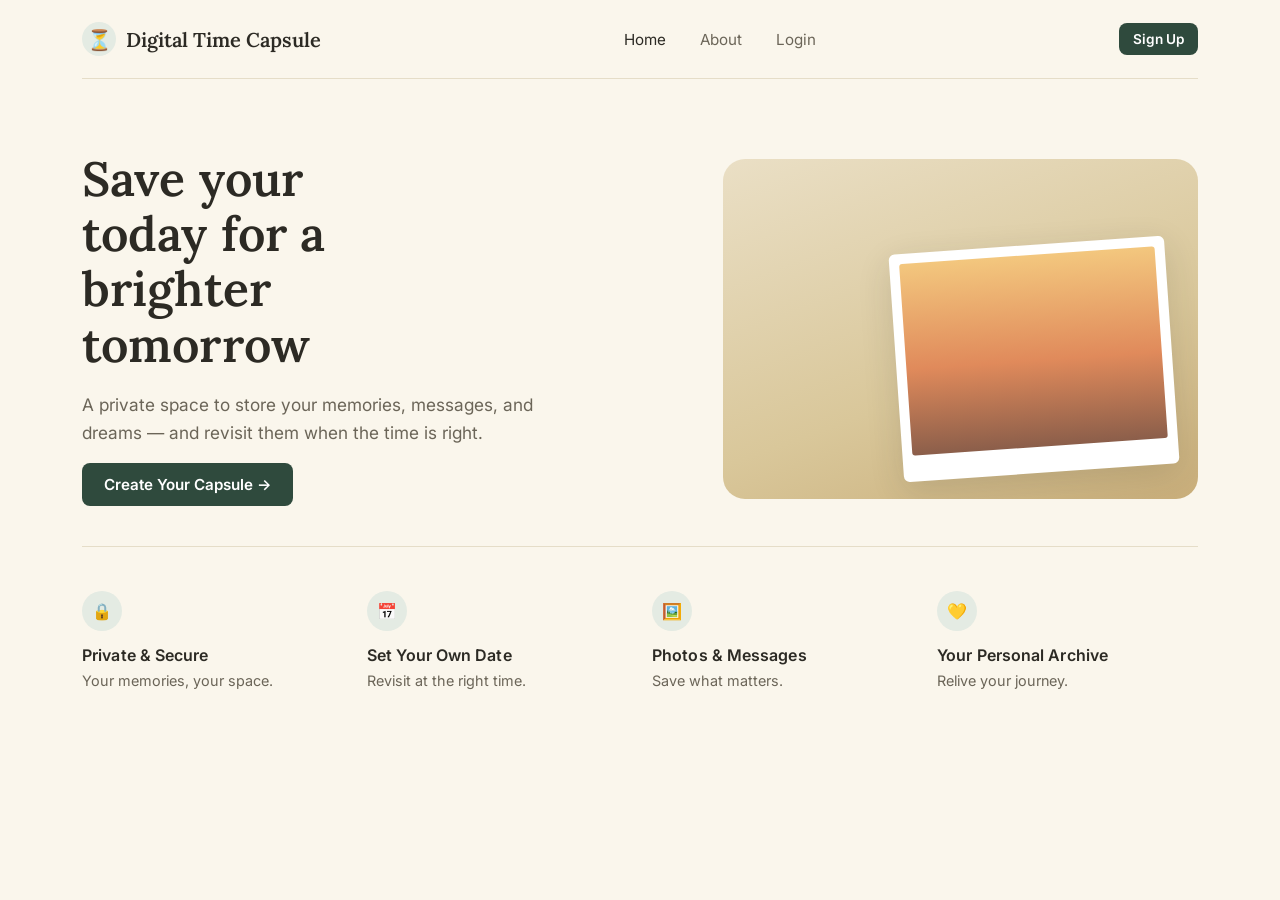
==== commit f7faf396: "Update index.html" ====
--- a/index.html
+++ b/index.html
@@ -3,65 +3,1166 @@
 <head>
 <meta charset="UTF-8">
 <meta name="viewport" content="width=device-width, initial-scale=1.0">
-<title>Digital Time Capsule — Save your today for a brighter tomorrow</title>
+<title>Digital Time Capsule</title>
 <link rel="preconnect" href="https://fonts.googleapis.com">
 <link href="https://fonts.googleapis.com/css2?family=Lora:wght@500;600;700&family=Inter:wght@400;500;600;700&display=swap" rel="stylesheet">
-<link rel="stylesheet" href="style.css">
+<style>
+:root {
+  --cream: #FAF6EC; --cream-deep: #F1EADA; --paper: #FFFFFF; --ink: #2C2A24; --ink-soft: #6B6558; --line: #E5DDC8;
+  --green: #2F4A3D; --green-deep: #223A2F; --green-soft: #E4EBE3;
+  --mood-hopeful: #C98A3E; --mood-hopeful-bg: #FBEEDC;
+  --mood-grateful: #3F7D5C; --mood-grateful-bg: #E3F0E7;
+  --mood-excited: #B3563F; --mood-excited-bg: #F7E4DD;
+  --mood-peaceful: #7A5FA0; --mood-peaceful-bg: #EEE7F7;
+  --locked-bg: #E9E2F2; --locked-fg: #5B4C82;
+  --ready-bg: #FBE4D8; --ready-fg: #B3562F;
+  --opened-bg: #DDEEE0; --opened-fg: #2E7D46;
+  --radius-s: 8px; --radius-m: 14px; --radius-l: 22px;
+  --shadow: 0 4px 18px rgba(44,42,36,0.07); --shadow-deep: 0 10px 34px rgba(44,42,36,0.14);
+  --serif: "Lora", Georgia, serif; --sans: "Inter", -apple-system, BlinkMacSystemFont, "Segoe UI", sans-serif;
+}
+body.dark {
+  --cream: #1B2320; --cream-deep: #141A17; --paper: #212B26; --ink: #EFEAE0; --ink-soft: #A9A398; --line: #33403A;
+  --green: #6FAE8C; --green-deep: #4C8067; --green-soft: #263630;
+  --mood-hopeful-bg: #3A2F20; --mood-grateful-bg: #1F3428; --mood-excited-bg: #3A2620; --mood-peaceful-bg: #2A2338;
+  --locked-bg: #2B2438; --ready-bg: #3A2A20; --opened-bg: #1F3428;
+  --shadow: 0 4px 18px rgba(0,0,0,0.35); --shadow-deep: 0 10px 34px rgba(0,0,0,0.5);
+}
+* { box-sizing: border-box; }
+html { scroll-behavior: smooth; }
+body { margin:0; font-family: var(--sans); background: var(--cream); color: var(--ink); -webkit-font-smoothing: antialiased; transition: background .3s ease, color .3s ease; }
+h1,h2,h3,h4 { font-family: var(--serif); font-weight:600; color: var(--ink); margin:0 0 .4em; letter-spacing:.1px; }
+p { line-height:1.6; color: var(--ink-soft); margin:0 0 1em; }
+a { color: inherit; text-decoration: none; }
+img { max-width:100%; display:block; }
+button { font-family: var(--sans); cursor: pointer; }
+:focus-visible { outline:2px solid var(--green); outline-offset:2px; }
+.container { max-width:1180px; margin:0 auto; padding:0 32px; }
+
+.btn { display:inline-flex; align-items:center; justify-content:center; gap:8px; border:none; border-radius:var(--radius-s); padding:12px 22px; font-size:.95rem; font-weight:600; cursor:pointer; transition:transform .15s ease, box-shadow .15s ease, background .15s ease; }
+.btn-primary { background: var(--green); color:#fff; }
+.btn-primary:hover { background: var(--green-deep); box-shadow: var(--shadow); }
+.btn-outline { background:transparent; color: var(--green); border:1.5px solid var(--green); }
+.btn-outline:hover { background: var(--green-soft); }
+.btn-ghost { background:transparent; color: var(--ink-soft); }
+.btn-ghost:hover { color: var(--ink); }
+.btn-block { width:100%; }
+.btn-sm { padding:8px 14px; font-size:.85rem; }
+.btn-danger { background:transparent; color:#B3562F; border:1.5px solid #E7C7B4; }
+.btn-danger:hover { background: var(--mood-excited-bg); }
+
+.top-nav { display:flex; align-items:center; justify-content:space-between; padding:22px 0; border-bottom:1px solid var(--line); }
+.brand { display:flex; align-items:center; gap:10px; font-family:var(--serif); font-size:1.25rem; font-weight:600; }
+.brand-mark { width:34px; height:34px; border-radius:50%; background:var(--green-soft); display:flex; align-items:center; justify-content:center; color:var(--green); }
+.top-nav nav { display:flex; align-items:center; gap:34px; }
+.top-nav nav a { color: var(--ink-soft); font-size:.95rem; }
+.top-nav nav a.active, .top-nav nav a:hover { color: var(--ink); }
+.top-nav .cta { display:flex; align-items:center; gap:14px; }
+
+.hero { display:grid; grid-template-columns:1.1fr .9fr; gap:60px; align-items:center; padding:72px 0 40px; }
+.hero h1 { font-size:3rem; line-height:1.15; max-width:11ch; }
+.hero p.lede { font-size:1.08rem; max-width:46ch; }
+.hero-art { position:relative; background:linear-gradient(160deg,#EADFC5,#D9C79A 60%,#C9AE7A); border-radius:var(--radius-l); min-height:340px; overflow:hidden; }
+.hero-art .polaroid { position:absolute; bottom:26px; right:26px; width:58%; background:#fff; border-radius:6px; padding:10px 10px 26px; box-shadow:var(--shadow-deep); transform:rotate(-4deg); }
+.hero-art .polaroid .frame { aspect-ratio:4/3; border-radius:3px; background:linear-gradient(180deg,#F3C77E,#E08A5B 55%,#8B5E4A); }
+
+.feature-row { display:grid; grid-template-columns:repeat(4,1fr); gap:24px; padding:44px 0 72px; border-top:1px solid var(--line); }
+.feature-row .feature { text-align:left; }
+.feature-row .feature .icon { width:40px; height:40px; border-radius:50%; background:var(--green-soft); color:var(--green); display:flex; align-items:center; justify-content:center; margin-bottom:14px; }
+.feature-row .feature h4 { font-family:var(--sans); font-size:1rem; margin-bottom:4px; }
+.feature-row .feature p { font-size:.9rem; margin:0; }
+
+.auth-wrap { min-height:100vh; display:flex; align-items:center; justify-content:center; padding:40px 20px; }
+.auth-card { width:100%; max-width:420px; background:var(--paper); border-radius:var(--radius-l); box-shadow:var(--shadow-deep); padding:40px 38px 34px; }
+.auth-card .brand { justify-content:center; margin-bottom:18px; }
+.auth-card h1 { text-align:center; font-size:1.5rem; }
+.auth-card .sub { text-align:center; font-size:.92rem; margin-bottom:26px; }
+.field { margin-bottom:16px; }
+.field label { display:block; font-size:.85rem; font-weight:600; margin-bottom:6px; color:var(--ink); }
+.field .input-wrap { position:relative; }
+.field input, .field textarea, .field select { width:100%; padding:11px 14px; border-radius:var(--radius-s); border:1.5px solid var(--line); background:var(--cream); font-family:var(--sans); font-size:.94rem; color:var(--ink); }
+.field input:focus, .field textarea:focus, .field select:focus { border-color:var(--green); outline:none; background:var(--paper); }
+.field .toggle-eye { position:absolute; right:12px; top:50%; transform:translateY(-50%); background:none; border:none; color:var(--ink-soft); font-size:.85rem; }
+.row-between { display:flex; align-items:center; justify-content:space-between; font-size:.85rem; margin-bottom:18px; }
+.row-between label { display:flex; align-items:center; gap:6px; color:var(--ink-soft); font-weight:400; }
+.auth-foot { text-align:center; font-size:.88rem; margin-top:20px; color:var(--ink-soft); }
+.auth-foot a { color:var(--green); font-weight:600; }
+.form-error { display:none; background:var(--mood-excited-bg); color:#B3562F; border-radius:var(--radius-s); padding:10px 14px; font-size:.85rem; margin-bottom:14px; }
+
+.app-shell { display:none; min-height:100vh; }
+.sidebar { width:232px; flex-shrink:0; background:var(--paper); border-right:1px solid var(--line); padding:22px 18px; display:flex; flex-direction:column; position:sticky; top:0; height:100vh; }
+.sidebar .brand { padding:6px 6px 26px; font-size:1.1rem; }
+.sidebar nav { display:flex; flex-direction:column; gap:4px; flex:1; }
+.sidebar nav a { display:flex; align-items:center; gap:12px; padding:10px 12px; border-radius:var(--radius-s); color:var(--ink-soft); font-size:.92rem; font-weight:500; }
+.sidebar nav a .ico { width:18px; text-align:center; }
+.sidebar nav a:hover { background:var(--cream-deep); color:var(--ink); }
+.sidebar nav a.active { background:var(--green); color:#fff; }
+.sidebar .logout { display:flex; align-items:center; gap:10px; padding:10px 12px; color:var(--ink-soft); font-size:.9rem; border-top:1px solid var(--line); margin-top:12px; padding-top:18px; }
+
+.app-main { flex:1; min-width:0; }
+.app-topbar { display:flex; align-items:center; justify-content:space-between; padding:18px 34px; border-bottom:1px solid var(--line); background:var(--paper); position:sticky; top:0; z-index:5; }
+.app-topbar .search { display:flex; align-items:center; gap:10px; background:var(--cream); border:1px solid var(--line); border-radius:999px; padding:8px 16px; width:320px; color:var(--ink-soft); font-size:.88rem; }
+.app-topbar .actions { display:flex; align-items:center; gap:18px; }
+.icon-btn { width:36px; height:36px; border-radius:50%; border:1px solid var(--line); background:var(--paper); display:flex; align-items:center; justify-content:center; color:var(--ink-soft); font-size:.95rem; }
+.avatar { width:34px; height:34px; border-radius:50%; background:var(--green-soft); color:var(--green); display:flex; align-items:center; justify-content:center; font-weight:600; font-size:.85rem; }
+.user-chip { display:flex; align-items:center; gap:8px; font-size:.9rem; font-weight:600; }
+.app-content { display:none; padding:30px 34px 60px; max-width:1080px; }
+
+.stat-row { display:grid; grid-template-columns:repeat(3,1fr); gap:18px; margin:24px 0 32px; }
+.stat-card { background:var(--paper); border:1px solid var(--line); border-radius:var(--radius-m); padding:20px; display:flex; align-items:center; gap:14px; }
+.stat-card .stat-ico { width:42px; height:42px; border-radius:50%; display:flex; align-items:center; justify-content:center; font-size:1.05rem; }
+.stat-card.locked .stat-ico { background:var(--locked-bg); color:var(--locked-fg); }
+.stat-card.ready .stat-ico { background:var(--ready-bg); color:var(--ready-fg); }
+.stat-card.opened .stat-ico { background:var(--opened-bg); color:var(--opened-fg); }
+.stat-card .num { font-family:var(--serif); font-size:1.6rem; font-weight:600; line-height:1; }
+.stat-card .label { font-size:.85rem; color:var(--ink-soft); }
+
+.section-head { display:flex; align-items:baseline; justify-content:space-between; margin-bottom:14px; }
+.section-head h3 { font-size:1.1rem; }
+.section-head a { font-size:.85rem; color:var(--green); font-weight:600; }
+
+.capsule-list { display:flex; flex-direction:column; gap:10px; }
+.capsule-row { display:flex; align-items:center; gap:16px; background:var(--paper); border:1px solid var(--line); border-radius:var(--radius-m); padding:12px 16px; transition:box-shadow .15s ease, transform .15s ease; }
+.capsule-row:hover { box-shadow:var(--shadow); transform:translateY(-1px); }
+.capsule-row .thumb { width:52px; height:52px; border-radius:10px; background:linear-gradient(160deg,#F3C77E,#C9714E); flex-shrink:0; background-size:cover; background-position:center; }
+.capsule-row .meta { flex:1; min-width:0; }
+.capsule-row .meta .title { font-weight:600; font-size:.95rem; margin-bottom:3px; }
+.capsule-row .meta .sub { font-size:.8rem; color:var(--ink-soft); display:flex; align-items:center; gap:6px; }
+
+.badge { display:inline-flex; align-items:center; gap:5px; font-size:.72rem; font-weight:700; padding:4px 10px; border-radius:999px; }
+.badge.locked { background:var(--locked-bg); color:var(--locked-fg); }
+.badge.ready { background:var(--ready-bg); color:var(--ready-fg); }
+.badge.opened { background:var(--opened-bg); color:var(--opened-fg); }
+
+.mood-tag { display:inline-flex; align-items:center; gap:5px; font-size:.76rem; font-weight:600; padding:3px 9px; border-radius:999px; }
+.mood-tag.hopeful { background:var(--mood-hopeful-bg); color:var(--mood-hopeful); }
+.mood-tag.grateful { background:var(--mood-grateful-bg); color:var(--mood-grateful); }
+.mood-tag.excited { background:var(--mood-excited-bg); color:var(--mood-excited); }
+.mood-tag.peaceful { background:var(--mood-peaceful-bg); color:var(--mood-peaceful); }
+.mood-tag .dot { width:6px; height:6px; border-radius:50%; background:currentColor; }
+
+.form-card { background:var(--paper); border:1px solid var(--line); border-radius:var(--radius-l); padding:32px 36px; max-width:640px; }
+.char-count { font-size:.78rem; color:var(--ink-soft); text-align:right; margin-top:-10px; margin-bottom:14px; }
+.dropzone { border:1.5px dashed var(--line); border-radius:var(--radius-m); padding:28px; text-align:center; color:var(--ink-soft); font-size:.88rem; background:var(--cream); margin-bottom:18px; cursor:pointer; transition:border-color .15s ease; }
+.dropzone:hover { border-color: var(--green); }
+.dropzone .dz-ico { font-size:1.4rem; margin-bottom:8px; color:var(--green); }
+.two-col { display:grid; grid-template-columns:1fr 1fr; gap:14px; }
+.form-actions { display:flex; gap:12px; justify-content:flex-end; margin-top:8px; }
+
+.capsule-detail-card { background:var(--paper); border-radius:var(--radius-l); overflow:hidden; max-width:620px; box-shadow:var(--shadow); }
+.capsule-hero-img { height:190px; background:linear-gradient(160deg,#F3C77E 0%,#E08A5B 55%,#8B5E4A 100%); background-size:cover; background-position:center; }
+.capsule-detail-body { padding:26px 30px 32px; }
+.capsule-detail-body .dates { display:flex; gap:28px; margin:14px 0 22px; font-size:.85rem; color:var(--ink-soft); }
+.capsule-detail-body .dates strong { display:block; color:var(--ink); font-weight:600; font-size:.9rem; }
+.lock-panel { text-align:center; padding:30px 10px 10px; }
+.lock-panel .lock-ico { width:64px; height:64px; border-radius:50%; background:var(--green-soft); color:var(--green); display:flex; align-items:center; justify-content:center; font-size:1.5rem; margin:0 auto 18px; }
+.countdown { display:flex; justify-content:center; gap:22px; margin:22px 0 26px; }
+.countdown .unit { text-align:center; }
+.countdown .unit .n { font-family:var(--serif); font-size:2rem; font-weight:600; }
+.countdown .unit .u { font-size:.75rem; color:var(--ink-soft); text-transform:lowercase; }
+.notice-row { display:flex; align-items:center; justify-content:center; gap:8px; font-size:.85rem; color:var(--ink-soft); }
+
+.letter-wrap { display:grid; grid-template-columns:260px 1fr; gap:30px; max-width:780px; }
+.polaroid-card { background:#fff; border-radius:8px; padding:12px 12px 34px; box-shadow:var(--shadow-deep); transform:rotate(-3deg); height:fit-content; }
+.polaroid-card .frame { aspect-ratio:4/3; border-radius:4px; background:linear-gradient(160deg,#F3C77E,#E08A5B 55%,#8B5E4A); background-size:cover; background-position:center; }
+.letter-body { background:var(--paper); border-radius:var(--radius-l); padding:30px 32px; box-shadow:var(--shadow); }
+.letter-body .letter-text { font-family:var(--serif); font-size:1.02rem; line-height:1.9; color:var(--ink); }
+.letter-actions { display:flex; gap:10px; margin-top:22px; }
+
+.archive-filters { display:flex; align-items:center; gap:10px; margin-bottom:22px; flex-wrap:wrap; }
+.pill { padding:8px 16px; border-radius:999px; border:1px solid var(--line); background:var(--paper); font-size:.85rem; font-weight:600; color:var(--ink-soft); }
+.pill.active { background:var(--green); color:#fff; border-color:var(--green); }
+.select-pill { padding:8px 14px; border-radius:999px; border:1px solid var(--line); background:var(--paper); font-size:.85rem; color:var(--ink); }
+.archive-search { margin-left:auto; display:flex; align-items:center; gap:8px; background:var(--paper); border:1px solid var(--line); border-radius:999px; padding:8px 16px; font-size:.85rem; color:var(--ink-soft); min-width:220px; }
+.archive-search input { border:none; background:none; outline:none; font-size:.85rem; width:100%; color:var(--ink); }
+
+.profile-grid { display:grid; grid-template-columns:1fr 1fr; gap:24px; max-width:900px; }
+.panel { background:var(--paper); border:1px solid var(--line); border-radius:var(--radius-l); padding:26px 28px; }
+.panel h3 { font-size:1.02rem; margin-bottom:18px; }
+.profile-avatar-row { display:flex; align-items:center; gap:16px; margin-bottom:22px; }
+.profile-avatar-row .avatar { width:58px; height:58px; font-size:1.2rem; }
+.settings-row { display:flex; align-items:center; justify-content:space-between; padding:12px 0; border-bottom:1px solid var(--line); }
+.settings-row:last-child { border-bottom:none; }
+.settings-row .txt strong { display:block; font-size:.92rem; }
+.settings-row .txt span { font-size:.8rem; color:var(--ink-soft); }
+
+.switch { position:relative; width:42px; height:24px; }
+.switch input { opacity:0; width:0; height:0; }
+.switch .track { position:absolute; inset:0; background:var(--line); border-radius:999px; transition:background .2s ease; cursor:pointer; }
+.switch .track::before { content:""; position:absolute; width:18px; height:18px; left:3px; top:3px; background:#fff; border-radius:50%; transition:transform .2s ease; }
+.switch input:checked + .track { background:var(--green); }
+.switch input:checked + .track::before { transform:translateX(18px); }
+
+.empty-state { text-align:center; padding:60px 20px; color:var(--ink-soft); border:1.5px dashed var(--line); border-radius:var(--radius-l); }
+.empty-state .e-ico { font-size:1.8rem; margin-bottom:12px; color:var(--green); }
+
+.mobile-topbar { display:none; }
+
+@media (max-width:900px) {
+  .hero { grid-template-columns:1fr; padding-top:40px; }
+  .hero h1 { font-size:2.3rem; max-width:none; }
+  .feature-row { grid-template-columns:repeat(2,1fr); }
+  .top-nav nav { display:none; }
+  .letter-wrap { grid-template-columns:1fr; }
+  .polaroid-card { transform:none; max-width:220px; }
+  .profile-grid { grid-template-columns:1fr; }
+  .app-shell { flex-direction:column; }
+  .sidebar { position:fixed; left:-260px; top:0; height:100vh; z-index:50; transition:left .25s ease; box-shadow:var(--shadow-deep); }
+  .sidebar.open { left:0; }
+  .mobile-topbar { display:flex; align-items:center; justify-content:space-between; padding:16px 20px; background:var(--paper); border-bottom:1px solid var(--line); position:sticky; top:0; z-index:20; }
+  .app-topbar { display:none; }
+  .app-content { padding:22px 18px 50px; }
+  .stat-row { grid-template-columns:1fr; }
+  .two-col { grid-template-columns:1fr; }
+  .form-card { padding:22px; }
+  .archive-search { margin-left:0; width:100%; }
+  .sidebar-overlay { display:none; position:fixed; inset:0; background:rgba(0,0,0,.35); z-index:40; }
+  .sidebar-overlay.show { display:block; }
+}
+
+/* SPA page visibility defaults */
+.page { display:none; }
+#page-home { display:block; }
+#content-dashboard { display:block; }
+</style>
 </head>
 <body>
 
-<div class="container" id="home-hero">
-  <header class="top-nav">
-    <a href="index.html" class="brand">
-      <span class="brand-mark">⏳</span> Digital Time Capsule
-    </a>
+<!-- ======================= PUBLIC PAGE: HOME ======================= -->
+<div class="page" id="page-home">
+  <div class="container">
+    <header class="top-nav">
+      <a href="#/home" class="brand"><span class="brand-mark">⏳</span> Digital Time Capsule</a>
+      <nav>
+        <a href="#/home" class="active">Home</a>
+        <a href="#about-section">About</a>
+        <a href="#/login" id="home-login-link">Login</a>
+      </nav>
+      <div class="cta">
+        <a href="#/signup" class="btn btn-primary btn-sm" id="home-signup-link">Sign Up</a>
+      </div>
+    </header>
+
+    <section class="hero">
+      <div>
+        <h1>Save your today for a brighter tomorrow</h1>
+        <p class="lede">A private space to store your memories, messages, and dreams — and revisit them when the time is right.</p>
+        <a href="#/signup" class="btn btn-primary" id="home-cta-link">Create Your Capsule →</a>
+      </div>
+      <div class="hero-art"><div class="polaroid"><div class="frame"></div></div></div>
+    </section>
+
+    <section class="feature-row" id="about-section">
+      <div class="feature"><div class="icon">🔒</div><h4>Private &amp; Secure</h4><p>Your memories, your space.</p></div>
+      <div class="feature"><div class="icon">📅</div><h4>Set Your Own Date</h4><p>Revisit at the right time.</p></div>
+      <div class="feature"><div class="icon">🖼️</div><h4>Photos &amp; Messages</h4><p>Save what matters.</p></div>
+      <div class="feature"><div class="icon">💛</div><h4>Your Personal Archive</h4><p>Relive your journey.</p></div>
+    </section>
+  </div>
+</div>
+
+<!-- ======================= PUBLIC PAGE: SIGN UP ======================= -->
+<div class="page" id="page-signup">
+  <div class="auth-wrap">
+    <div class="auth-card">
+      <div class="brand"><span class="brand-mark">⏳</span> Digital Time Capsule</div>
+      <h1>Create your account</h1>
+      <p class="sub">Start saving your memories for the future.</p>
+      <div class="form-error" id="signup-error"></div>
+      <form id="signup-form" novalidate>
+        <div class="field"><label for="su-name">Full Name</label><input id="su-name" type="text" placeholder="Enter your name" required></div>
+        <div class="field"><label for="su-email">Email Address</label><input id="su-email" type="email" placeholder="Enter your email" required></div>
+        <div class="field">
+          <label for="su-pass">Password</label>
+          <div class="input-wrap">
+            <input id="su-pass" type="password" placeholder="Create a password (min 4 characters)" required minlength="4">
+            <button type="button" class="toggle-eye" data-toggle-pass="#su-pass">Show</button>
+          </div>
+        </div>
+        <button type="submit" class="btn btn-primary btn-block">Sign Up</button>
+      </form>
+      <p class="auth-foot">Already have an account? <a href="#/login">Login</a></p>
+    </div>
+  </div>
+</div>
+
+<!-- ======================= PUBLIC PAGE: LOGIN ======================= -->
+<div class="page" id="page-login">
+  <div class="auth-wrap">
+    <div class="auth-card">
+      <div class="brand"><span class="brand-mark">⏳</span> Digital Time Capsule</div>
+      <h1>Welcome Back!</h1>
+      <p class="sub">Log in to continue to your time capsule.</p>
+      <div class="form-error" id="login-error"></div>
+      <form id="login-form" novalidate>
+        <div class="field"><label for="li-email">Email Address</label><input id="li-email" type="email" placeholder="Enter your email" required></div>
+        <div class="field">
+          <label for="li-pass">Password</label>
+          <div class="input-wrap">
+            <input id="li-pass" type="password" placeholder="Enter your password" required>
+            <button type="button" class="toggle-eye" data-toggle-pass="#li-pass">Show</button>
+          </div>
+        </div>
+        <div class="row-between"><label><input type="checkbox"> Remember me</label><a href="#">Forgot password?</a></div>
+        <button type="submit" class="btn btn-primary btn-block">Login</button>
+      </form>
+      <p class="auth-foot">Don't have an account? <a href="#/signup">Sign Up</a></p>
+      <p class="auth-foot" style="font-size:.78rem;">Demo tip: sign up first — accounts are stored in this browser only.</p>
+    </div>
+  </div>
+</div>
+
+<!-- ======================= AUTHENTICATED APP SHELL ======================= -->
+<div class="sidebar-overlay" id="sidebar-overlay"></div>
+<div class="app-shell" id="app-shell">
+
+  <aside class="sidebar" id="sidebar">
+    <div class="brand"><span class="brand-mark">⏳</span> Digital Time Capsule</div>
     <nav>
-      <a href="index.html" class="active">Home</a>
-      <a href="#about">About</a>
-      <a href="login.html" data-nav-login>Login</a>
+      <a href="#/dashboard" data-nav="dashboard"><span class="ico">🏠</span> Home</a>
+      <a href="#/create-capsule" data-nav="create-capsule"><span class="ico">➕</span> Create Capsule</a>
+      <a href="#/my-capsules" data-nav="my-capsules"><span class="ico">📦</span> My Capsules</a>
+      <a href="#/archive" data-nav="archive"><span class="ico">🗂️</span> Archive</a>
+      <a href="#/profile" data-nav="profile"><span class="ico">⚙️</span> Profile &amp; Settings</a>
     </nav>
-    <div class="cta">
-      <a href="signup.html" class="btn btn-primary btn-sm" data-nav-signup>Sign Up</a>
+    <a href="#/login" class="logout" data-logout><span class="ico">↩</span> Log Out</a>
+  </aside>
+
+  <div class="mobile-topbar">
+    <button class="icon-btn" id="mobile-menu-btn" aria-label="Open menu">☰</button>
+    <div class="brand" style="font-size:1rem;"><span class="brand-mark">⏳</span> Digital Time Capsule</div>
+    <span class="avatar" data-user-avatar>—</span>
+  </div>
+
+  <main class="app-main">
+    <div class="app-topbar">
+      <a href="#/my-capsules" class="search" style="cursor:pointer;">🔍 Search your capsules…</a>
+      <div class="actions">
+        <a href="#/profile" class="icon-btn" title="Profile & Settings">⚙️</a>
+        <div class="user-chip"><span class="avatar" data-user-avatar>—</span> <span data-user-name>—</span></div>
+      </div>
     </div>
-  </header>
-
-  <section class="hero">
-    <div>
-      <h1>Save your today for a brighter tomorrow</h1>
-      <p class="lede">A private space to store your memories, messages, and dreams — and revisit them when the time is right.</p>
-      <a href="signup.html" class="btn btn-primary" data-cta-create>Create Your Capsule →</a>
+
+    <!-- ---------- DASHBOARD ---------- -->
+    <div class="app-content" id="content-dashboard">
+      <h2>Hello, <span data-user-name>there</span>!</h2>
+      <p>Here are your time capsules.</p>
+      <div class="stat-row">
+        <div class="stat-card locked"><div class="stat-ico">🔒</div><div><div class="num" data-stat="locked">0</div><div class="label">Locked</div></div></div>
+        <div class="stat-card ready"><div class="stat-ico">⏰</div><div><div class="num" data-stat="ready">0</div><div class="label">Ready to Open</div></div></div>
+        <div class="stat-card opened"><div class="stat-ico">✅</div><div><div class="num" data-stat="opened">0</div><div class="label">Opened</div></div></div>
+      </div>
+      <div class="section-head"><h3>Recent Capsules</h3><a href="#/my-capsules">View all →</a></div>
+      <div class="capsule-list" id="recent-capsules-list"></div>
+      <div class="empty-state" id="recent-empty-state" style="display:none;">
+        <div class="e-ico">⏳</div><h3>No capsules yet</h3><p>Write your first message to your future self.</p>
+        <a href="#/create-capsule" class="btn btn-primary btn-sm">Create Your Capsule</a>
+      </div>
     </div>
-    <div class="hero-art">
-      <div class="polaroid">
-        <div class="frame"></div>
+
+    <!-- ---------- MY CAPSULES ---------- -->
+    <div class="app-content" id="content-my-capsules">
+      <div class="section-head" style="margin-bottom:6px;">
+        <h2 style="margin:0;">My Capsules</h2>
+        <a href="#/create-capsule" class="btn btn-primary btn-sm">+ New Capsule</a>
+      </div>
+      <p>Locked and ready-to-open capsules, soonest unlock first.</p>
+      <div class="capsule-list" id="my-capsules-list"></div>
+      <div class="empty-state" id="my-capsules-empty" style="display:none;">
+        <div class="e-ico">📦</div><h3>Nothing sealed yet</h3><p>Create a capsule and it will show up here until it's opened.</p>
+        <a href="#/create-capsule" class="btn btn-primary btn-sm">Create Your Capsule</a>
       </div>
     </div>
-  </section>
-
-  <section class="feature-row" id="about">
-    <div class="feature">
-      <div class="icon">🔒</div>
-      <h4>Private &amp; Secure</h4>
-      <p>Your memories, your space.</p>
+
+    <!-- ---------- CREATE / EDIT CAPSULE ---------- -->
+    <div class="app-content" id="content-create-capsule">
+      <h2 id="cc-heading">Create a New Capsule</h2>
+      <p>Write to your future self.</p>
+      <form class="form-card" id="capsule-form" novalidate>
+        <div class="field"><label for="cc-title">Title *</label><input id="cc-title" type="text" placeholder="e.g., A letter to my future self" required></div>
+        <div class="field"><label for="cc-message">Message *</label><textarea id="cc-message" rows="6" maxlength="2000" placeholder="Write your message here…" required></textarea></div>
+        <div class="char-count" id="cc-charcount">0/2000</div>
+        <div class="field">
+          <label for="cc-mood">Mood *</label>
+          <select id="cc-mood" required>
+            <option value="" disabled selected>Select a mood</option>
+            <option>Hopeful</option><option>Grateful</option><option>Excited</option><option>Peaceful</option>
+          </select>
+        </div>
+        <div class="field">
+          <label>Add a photo (optional)</label>
+          <div class="dropzone" id="cc-dropzone">
+            <div class="dz-ico">⤴</div>
+            <div id="cc-dz-label">Click to upload or drag and drop<br>JPG, PNG (max ~2MB)</div>
+            <input type="file" id="cc-file-input" accept="image/*" hidden>
+          </div>
+        </div>
+        <div class="field">
+          <label>Unlock Date &amp; Time *</label>
+          <div class="two-col"><input type="date" id="cc-date" required><input type="time" id="cc-time" required></div>
+        </div>
+        <div class="form-actions">
+          <button type="button" class="btn btn-danger" id="cc-delete-btn" style="display:none; margin-right:auto;">Delete</button>
+          <a href="#/my-capsules" class="btn btn-ghost">Cancel</a>
+          <button type="submit" class="btn btn-primary" id="cc-submit-btn">Seal My Capsule</button>
+        </div>
+      </form>
     </div>
-    <div class="feature">
-      <div class="icon">📅</div>
-      <h4>Set Your Own Date</h4>
-      <p>Revisit at the right time.</p>
+
+    <!-- ---------- CAPSULE DETAIL / COUNTDOWN ---------- -->
+    <div class="app-content" id="content-capsule-detail">
+      <div class="empty-state" id="cd-not-found" style="display:none;">
+        <div class="e-ico">📦</div><h3>Capsule not found</h3><p>It may have been deleted.</p>
+        <a href="#/my-capsules" class="btn btn-primary btn-sm">Back to My Capsules</a>
+      </div>
+      <div class="capsule-detail-card" id="cd-card-wrap" style="display:none;">
+        <div class="capsule-hero-img" id="cd-hero"></div>
+        <div class="capsule-detail-body">
+          <h2 id="cd-title">—</h2>
+          <span class="mood-tag" id="cd-mood-tag"></span>
+          <div class="dates">
+            <div>Created on <strong id="cd-created">—</strong></div>
+            <div>Unlocks on <strong id="cd-unlock">—</strong></div>
+          </div>
+
+          <div class="lock-panel" id="cd-locked-panel">
+            <div class="lock-ico">🔒</div>
+            <h3>This memory is safely sealed.</h3>
+            <p>We can't revisit this until it's time to unlock.</p>
+            <div class="countdown" id="cd-countdown">
+              <div class="unit"><div class="n" id="cd-days">—</div><div class="u">days</div></div>
+              <div class="unit"><div class="n" id="cd-hours">—</div><div class="u">hours</div></div>
+              <div class="unit"><div class="n" id="cd-minutes">—</div><div class="u">minutes</div></div>
+              <div class="unit"><div class="n" id="cd-seconds">—</div><div class="u">seconds</div></div>
+            </div>
+            <div class="notice-row">🔔 You'll receive an email notification when it's ready</div>
+          </div>
+
+          <div class="lock-panel" id="cd-ready-panel" style="display:none;">
+            <div class="lock-ico">🔓</div>
+            <h3>It's time — this memory is ready.</h3>
+            <p>Your future self is waiting.</p>
+            <a href="#" id="cd-open-link" class="btn btn-primary" style="margin-top:10px;">Open Capsule</a>
+          </div>
+
+          <div class="form-actions" style="margin-top:26px;">
+            <button type="button" class="btn btn-danger btn-sm" id="cd-delete-btn">Delete</button>
+            <a href="#" id="cd-edit-link" class="btn btn-outline btn-sm">Edit Capsule</a>
+          </div>
+        </div>
+      </div>
     </div>
-    <div class="feature">
-      <div class="icon">🖼️</div>
-      <h4>Photos &amp; Messages</h4>
-      <p>Save what matters.</p>
+
+    <!-- ---------- OPENED CAPSULE (LETTER) ---------- -->
+    <div class="app-content" id="content-opened-capsule">
+      <div class="empty-state" id="oc-not-found" style="display:none;">
+        <div class="e-ico">📦</div><h3>Capsule not found</h3>
+        <a href="#/archive" class="btn btn-primary btn-sm">Go to Archive</a>
+      </div>
+      <div class="letter-wrap" id="oc-card-wrap" style="display:none;">
+        <div class="polaroid-card"><div class="frame" id="oc-frame"></div></div>
+        <div class="letter-body">
+          <h2 id="oc-title">—</h2>
+          <span class="mood-tag" id="oc-mood-tag"></span>
+          <p style="margin-top:14px; font-size:.85rem;">Opened on <strong id="oc-date">—</strong></p>
+          <p class="letter-text" id="oc-text">—</p>
+          <div class="letter-actions">
+            <a href="#/archive" class="btn btn-primary btn-sm">View in Archive</a>
+            <button type="button" class="btn btn-outline btn-sm" id="oc-share-btn">Share</button>
+          </div>
+        </div>
+      </div>
     </div>
-    <div class="feature">
-      <div class="icon">💛</div>
-      <h4>Your Personal Archive</h4>
-      <p>Relive your journey.</p>
+
+    <!-- ---------- ARCHIVE ---------- -->
+    <div class="app-content" id="content-archive">
+      <h2>My Archive</h2>
+      <p>All your opened capsules, saved forever.</p>
+      <div class="archive-filters">
+        <button class="pill active" data-mood="All">All</button>
+        <button class="pill" data-mood="Hopeful">Hopeful</button>
+        <button class="pill" data-mood="Grateful">Grateful</button>
+        <button class="pill" data-mood="Excited">Excited</button>
+        <button class="pill" data-mood="Peaceful">Peaceful</button>
+        <select class="select-pill" id="archive-year-filter"><option value="All">Year</option></select>
+        <div class="archive-search">🔍 <input type="text" id="archive-search-input" placeholder="Search capsules..."></div>
+      </div>
+      <div class="capsule-list" id="archive-list"></div>
+      <div class="empty-state" id="archive-empty" style="display:none;">
+        <div class="e-ico">🗂️</div><h3>No memories here yet</h3><p>Opened capsules will appear in your archive automatically.</p>
+        <a href="#/my-capsules" class="btn btn-primary btn-sm">See My Capsules</a>
+      </div>
     </div>
-  </section>
+
+    <!-- ---------- PROFILE & SETTINGS ---------- -->
+    <div class="app-content" id="content-profile">
+      <h2>Profile &amp; Settings</h2>
+      <div class="profile-grid">
+        <form class="panel" id="profile-form">
+          <div class="profile-avatar-row">
+            <span class="avatar" data-user-avatar>—</span>
+            <div><div style="font-weight:600;" data-user-name>—</div><span style="font-size:.82rem; color:var(--ink-soft);" data-user-email>—</span></div>
+          </div>
+          <div class="field"><label for="pr-name">Name</label><input id="pr-name" type="text"></div>
+          <div class="field"><label for="pr-email">Email</label><input id="pr-email" type="email"></div>
+          <div class="field"><label>Password</label><button type="button" class="btn btn-outline btn-sm" id="pr-change-pass" style="width:100%;">Change Password</button></div>
+          <button type="submit" class="btn btn-primary btn-block">Save Changes</button>
+        </form>
+        <div class="panel">
+          <h3>Preferences</h3>
+          <div class="settings-row"><div class="txt"><strong>Dark Mode</strong></div><label class="switch"><input type="checkbox" id="pref-dark-toggle"><span class="track"></span></label></div>
+          <div class="settings-row"><div class="txt"><strong>Email Notifications</strong><span>Get notified when your capsule is ready to open.</span></div><label class="switch"><input type="checkbox" id="pref-email-notif"><span class="track"></span></label></div>
+          <div class="settings-row"><div class="txt"><strong>Default Mood</strong></div>
+            <select class="select-pill" id="pref-default-mood">
+              <option value="">None</option><option>Hopeful</option><option>Grateful</option><option>Excited</option><option>Peaceful</option>
+            </select>
+          </div>
+          <h3 style="margin-top:26px;">Privacy</h3>
+          <div class="settings-row"><div class="txt"><strong>Account Type</strong></div><select class="select-pill" disabled><option>Standard User</option></select></div>
+        </div>
+      </div>
+    </div>
+
+  </main>
 </div>
 
-<script src="script.js"></script>
+<script>
+/* =========================================================================
+   Digital Time Capsule — Single-file SPA
+   Client-side demo backend using localStorage + hash-based routing.
+   ========================================================================= */
+
+/* ---------------------------- Storage layer ---------------------------- */
+const DB = {
+  usersKey: 'dtc_users', sessionKey: 'dtc_session', capsulesKey: 'dtc_capsules',
+  prefsKeyFor(userId) { return `dtc_prefs_${userId}`; },
+  getUsers() { return JSON.parse(localStorage.getItem(this.usersKey) || '[]'); },
+  saveUsers(users) { localStorage.setItem(this.usersKey, JSON.stringify(users)); },
+  getSession() { try { return JSON.parse(localStorage.getItem(this.sessionKey)); } catch { return null; } },
+  setSession(userId) { localStorage.setItem(this.sessionKey, JSON.stringify({ userId })); },
+  clearSession() { localStorage.removeItem(this.sessionKey); },
+  getCapsules() { return JSON.parse(localStorage.getItem(this.capsulesKey) || '[]'); },
+  saveCapsules(list) { localStorage.setItem(this.capsulesKey, JSON.stringify(list)); },
+  getPrefs(userId) {
+    const raw = localStorage.getItem(this.prefsKeyFor(userId));
+    return raw ? JSON.parse(raw) : { darkMode: false, emailNotifications: true, defaultMood: '' };
+  },
+  savePrefs(userId, prefs) { localStorage.setItem(this.prefsKeyFor(userId), JSON.stringify(prefs)); }
+};
+
+/* ------------------------------- Auth ----------------------------------- */
+const Auth = {
+  currentUser() {
+    const session = DB.getSession();
+    if (!session) return null;
+    return DB.getUsers().find(u => u.id === session.userId) || null;
+  },
+  signup(name, email, password) {
+    const users = DB.getUsers();
+    if (users.some(u => u.email.toLowerCase() === email.toLowerCase())) {
+      throw new Error('An account with this email already exists. Try logging in instead.');
+    }
+    const user = { id: 'u_' + Date.now().toString(36), name, email, password };
+    users.push(user); DB.saveUsers(users); DB.setSession(user.id);
+    return user;
+  },
+  login(email, password) {
+    const user = DB.getUsers().find(u => u.email.toLowerCase() === email.toLowerCase() && u.password === password);
+    if (!user) throw new Error('Incorrect email or password.');
+    DB.setSession(user.id);
+    return user;
+  },
+  updateProfile(userId, updates) {
+    const users = DB.getUsers();
+    const idx = users.findIndex(u => u.id === userId);
+    if (idx === -1) return null;
+    users[idx] = { ...users[idx], ...updates };
+    DB.saveUsers(users);
+    return users[idx];
+  },
+  logout() {
+    DB.clearSession();
+    currentUser = null;
+    AppState.createEditId = null;
+    AppState.detailCapsuleId = null;
+    AppState.openedCapsuleId = null;
+    location.hash = '/login';
+  }
+};
+
+/* ----------------------------- Capsules --------------------------------- */
+const Capsules = {
+  all(userId) { return DB.getCapsules().filter(c => c.userId === userId); },
+  get(id) { return DB.getCapsules().find(c => c.id === id) || null; },
+  create(userId, data) {
+    const list = DB.getCapsules();
+    const capsule = {
+      id: 'c_' + Date.now().toString(36) + Math.random().toString(36).slice(2, 6),
+      userId, title: data.title, message: data.message, mood: data.mood, image: data.image || null,
+      createdAt: new Date().toISOString(), unlockAt: data.unlockAt, opened: false, openedAt: null
+    };
+    list.push(capsule); DB.saveCapsules(list);
+    return capsule;
+  },
+  update(id, data) {
+    const list = DB.getCapsules();
+    const idx = list.findIndex(c => c.id === id);
+    if (idx === -1) return null;
+    list[idx] = { ...list[idx], ...data };
+    DB.saveCapsules(list);
+    return list[idx];
+  },
+  delete(id) { DB.saveCapsules(DB.getCapsules().filter(c => c.id !== id)); },
+  markOpened(id) { return this.update(id, { opened: true, openedAt: new Date().toISOString() }); },
+  status(capsule) {
+    if (capsule.opened) return 'opened';
+    return new Date(capsule.unlockAt).getTime() <= Date.now() ? 'ready' : 'locked';
+  }
+};
+
+/* ------------------------------ Helpers ---------------------------------- */
+function moodClass(mood) { return (mood || '').toLowerCase(); }
+function initials(name) {
+  if (!name) return '?';
+  return name.trim().split(/\s+/).slice(0, 2).map(p => p[0].toUpperCase()).join('');
+}
+function formatDate(iso) {
+  if (!iso) return '—';
+  return new Date(iso).toLocaleDateString('en-GB', { day: '2-digit', month: 'short', year: 'numeric' });
+}
+function statusBadge(status) {
+  if (status === 'locked') return '<span class="badge locked">Locked</span>';
+  if (status === 'ready') return '<span class="badge ready">Ready to Open</span>';
+  return '<span class="badge opened">Opened</span>';
+}
+function moodTagHtml(mood) {
+  if (!mood) return '';
+  return `<span class="mood-tag ${moodClass(mood)}"><span class="dot"></span>${escapeHtml(mood)}</span>`;
+}
+function setMoodTag(el, mood) {
+  el.className = `mood-tag ${moodClass(mood)}`;
+  el.innerHTML = `<span class="dot"></span>${escapeHtml(mood)}`;
+}
+function thumbStyle(capsule) {
+  return capsule.image ? `background-image:url('${capsule.image}');background-size:cover;background-position:center;` : '';
+}
+function escapeHtml(str) {
+  const div = document.createElement('div');
+  div.textContent = str || '';
+  return div.innerHTML;
+}
+function rowHtml(c) {
+  const status = Capsules.status(c);
+  const href = status === 'opened' ? `#/opened?id=${c.id}` : `#/capsule?id=${c.id}`;
+  return `
+    <a class="capsule-row" href="${href}">
+      <div class="thumb" style="${thumbStyle(c)}"></div>
+      <div class="meta">
+        <div class="title">${escapeHtml(c.title)}</div>
+        <div class="sub">${moodTagHtml(c.mood)} · ${formatDate(status === 'opened' ? c.openedAt : c.unlockAt)}</div>
+      </div>
+      ${statusBadge(status)}
+    </a>`;
+}
+
+/* --------------------------- Global app state ----------------------------- */
+let currentUser = null;
+const AppState = { createEditId: null, detailCapsuleId: null, openedCapsuleId: null };
+let archiveState = { mood: 'All', year: 'All', search: '' };
+
+/* --------------------------- Dark mode -------------------------------------- */
+function applyDarkModeFor(user) {
+  const prefs = DB.getPrefs(user.id);
+  document.body.classList.toggle('dark', !!prefs.darkMode);
+}
+
+/* --------------------------- User chip / nav -------------------------------- */
+function fillUserChip(user) {
+  document.querySelectorAll('[data-user-name]').forEach(el => { el.textContent = user.name; });
+  document.querySelectorAll('[data-user-email]').forEach(el => { el.textContent = user.email; });
+  document.querySelectorAll('[data-user-avatar]').forEach(el => { el.textContent = initials(user.name); });
+}
+function setActiveNav(navKey) {
+  document.querySelectorAll('.sidebar nav a[data-nav]').forEach(a => {
+    a.classList.toggle('active', a.getAttribute('data-nav') === navKey);
+  });
+}
+function resetPasswordToggle(inputSelector) {
+  const input = document.querySelector(inputSelector);
+  if (!input) return;
+  input.type = 'password';
+  const btn = document.querySelector(`[data-toggle-pass="${inputSelector}"]`);
+  if (btn) btn.textContent = 'Show';
+}
+function closeMobileSidebar() {
+  document.getElementById('sidebar').classList.remove('open');
+  document.getElementById('sidebar-overlay').classList.remove('show');
+}
+
+/* --------------------------- Dropzone (singleton) --------------------------- */
+const Dropzone = (() => {
+  const dz = document.getElementById('cc-dropzone');
+  const input = document.getElementById('cc-file-input');
+  const label = document.getElementById('cc-dz-label');
+  let currentDataUrl = null;
+
+  dz.addEventListener('click', () => input.click());
+  dz.addEventListener('dragover', (e) => { e.preventDefault(); dz.style.borderColor = 'var(--green)'; });
+  dz.addEventListener('dragleave', () => { dz.style.borderColor = ''; });
+  dz.addEventListener('drop', (e) => {
+    e.preventDefault(); dz.style.borderColor = '';
+    if (e.dataTransfer.files[0]) readFile(e.dataTransfer.files[0]);
+  });
+  input.addEventListener('change', () => { if (input.files[0]) readFile(input.files[0]); });
+
+  function readFile(file) {
+    const reader = new FileReader();
+    reader.onload = () => {
+      currentDataUrl = reader.result;
+      label.textContent = `Selected: ${file.name}`;
+    };
+    reader.readAsDataURL(file);
+  }
+  return {
+    reset() { currentDataUrl = null; input.value = ''; label.innerHTML = 'Click to upload or drag and drop<br>JPG, PNG (max ~2MB)'; },
+    getImage() { return currentDataUrl; },
+    setImage(dataUrl) { currentDataUrl = dataUrl; if (dataUrl) label.textContent = 'Existing photo attached'; }
+  };
+})();
+
+/* --------------------------- Countdown ticker (single instance) ------------- */
+function tickCapsuleCountdown() {
+  const countdownEl = document.getElementById('cd-countdown');
+  const iso = countdownEl && countdownEl.getAttribute('data-unlock');
+  if (!iso) return;
+  const diff = Math.max(0, new Date(iso).getTime() - Date.now());
+  const day = 86400000, hour = 3600000, minute = 60000;
+  document.getElementById('cd-days').textContent = String(Math.floor(diff / day)).padStart(2, '0');
+  document.getElementById('cd-hours').textContent = String(Math.floor((diff % day) / hour)).padStart(2, '0');
+  document.getElementById('cd-minutes').textContent = String(Math.floor((diff % hour) / minute)).padStart(2, '0');
+  document.getElementById('cd-seconds').textContent = String(Math.floor((diff % minute) / 1000)).padStart(2, '0');
+  const lockedPanel = document.getElementById('cd-locked-panel');
+  const readyPanel = document.getElementById('cd-ready-panel');
+  if (diff <= 0) { lockedPanel.style.display = 'none'; readyPanel.style.display = 'block'; }
+  else { lockedPanel.style.display = 'block'; readyPanel.style.display = 'none'; }
+}
+setInterval(tickCapsuleCountdown, 1000);
+
+/* =========================================================================
+   PAGE RENDER FUNCTIONS (called by the router each time a route activates)
+   ========================================================================= */
+
+function initHomePage() {
+  const user = Auth.currentUser();
+  const loginLink = document.getElementById('home-login-link');
+  const signupLink = document.getElementById('home-signup-link');
+  const ctaLink = document.getElementById('home-cta-link');
+  if (user) {
+    loginLink.textContent = 'Dashboard'; loginLink.href = '#/dashboard';
+    signupLink.textContent = 'Dashboard'; signupLink.href = '#/dashboard';
+    ctaLink.href = '#/dashboard';
+  } else {
+    loginLink.textContent = 'Login'; loginLink.href = '#/login';
+    signupLink.textContent = 'Sign Up'; signupLink.href = '#/signup';
+    ctaLink.href = '#/signup';
+  }
+}
+
+function initDashboardPage() {
+  const capsules = Capsules.all(currentUser.id);
+  const locked = capsules.filter(c => Capsules.status(c) === 'locked');
+  const ready = capsules.filter(c => Capsules.status(c) === 'ready');
+  const opened = capsules.filter(c => Capsules.status(c) === 'opened');
+  document.querySelectorAll('[data-stat="locked"]').forEach(el => el.textContent = locked.length);
+  document.querySelectorAll('[data-stat="ready"]').forEach(el => el.textContent = ready.length);
+  document.querySelectorAll('[data-stat="opened"]').forEach(el => el.textContent = opened.length);
+
+  const recent = [...capsules].sort((a, b) => new Date(b.createdAt) - new Date(a.createdAt)).slice(0, 3);
+  const list = document.getElementById('recent-capsules-list');
+  const empty = document.getElementById('recent-empty-state');
+  if (!recent.length) { list.innerHTML = ''; list.style.display = 'none'; empty.style.display = 'block'; return; }
+  empty.style.display = 'none'; list.style.display = 'flex';
+  list.innerHTML = recent.map(rowHtml).join('');
+}
+
+function initMyCapsulesPage() {
+  const list = document.getElementById('my-capsules-list');
+  const empty = document.getElementById('my-capsules-empty');
+  const capsules = Capsules.all(currentUser.id).filter(c => Capsules.status(c) !== 'opened')
+    .sort((a, b) => new Date(a.unlockAt) - new Date(b.unlockAt));
+  if (!capsules.length) { list.innerHTML = ''; list.style.display = 'none'; empty.style.display = 'block'; return; }
+  empty.style.display = 'none'; list.style.display = 'flex';
+  list.innerHTML = capsules.map(rowHtml).join('');
+}
+
+function initCreateCapsulePage(params) {
+  const form = document.getElementById('capsule-form');
+  const heading = document.getElementById('cc-heading');
+  const submitBtn = document.getElementById('cc-submit-btn');
+  const deleteBtn = document.getElementById('cc-delete-btn');
+  const messageEl = document.getElementById('cc-message');
+  const charCount = document.getElementById('cc-charcount');
+
+  form.reset();
+  Dropzone.reset();
+  charCount.textContent = '0/2000';
+  deleteBtn.style.display = 'none';
+  heading.textContent = 'Create a New Capsule';
+  submitBtn.textContent = 'Seal My Capsule';
+  AppState.createEditId = null;
+
+  const editId = params.get('id');
+  if (editId) {
+    const editingCapsule = Capsules.get(editId);
+    if (editingCapsule && editingCapsule.userId === currentUser.id) {
+      AppState.createEditId = editId;
+      heading.textContent = 'Edit Your Capsule';
+      submitBtn.textContent = 'Save Changes';
+      deleteBtn.style.display = 'inline-flex';
+      document.getElementById('cc-title').value = editingCapsule.title;
+      messageEl.value = editingCapsule.message;
+      charCount.textContent = `${editingCapsule.message.length}/2000`;
+      document.getElementById('cc-mood').value = editingCapsule.mood;
+      const unlockDate = new Date(editingCapsule.unlockAt);
+      document.getElementById('cc-date').value = unlockDate.toISOString().slice(0, 10);
+      document.getElementById('cc-time').value = unlockDate.toTimeString().slice(0, 5);
+      if (editingCapsule.image) Dropzone.setImage(editingCapsule.image);
+    }
+  } else {
+    const prefs = DB.getPrefs(currentUser.id);
+    if (prefs.defaultMood) document.getElementById('cc-mood').value = prefs.defaultMood;
+  }
+}
+
+function initCapsuleDetailPage(params) {
+  const id = params.get('id');
+  const capsule = id && Capsules.get(id);
+  const notFound = document.getElementById('cd-not-found');
+  const cardWrap = document.getElementById('cd-card-wrap');
+
+  if (!capsule || capsule.userId !== currentUser.id) {
+    AppState.detailCapsuleId = null;
+    notFound.style.display = 'block'; cardWrap.style.display = 'none';
+    return;
+  }
+  const status = Capsules.status(capsule);
+  if (status === 'opened') { location.hash = `/opened?id=${capsule.id}`; return; }
+
+  AppState.detailCapsuleId = capsule.id;
+  notFound.style.display = 'none'; cardWrap.style.display = 'block';
+
+  document.getElementById('cd-title').textContent = capsule.title;
+  setMoodTag(document.getElementById('cd-mood-tag'), capsule.mood);
+  document.getElementById('cd-created').textContent = formatDate(capsule.createdAt);
+  document.getElementById('cd-unlock').textContent = formatDate(capsule.unlockAt);
+
+  const hero = document.getElementById('cd-hero');
+  hero.style.backgroundImage = capsule.image ? `url('${capsule.image}')` : '';
+  hero.style.backgroundSize = capsule.image ? 'cover' : '';
+  hero.style.backgroundPosition = capsule.image ? 'center' : '';
+
+  document.getElementById('cd-edit-link').href = `#/create-capsule?id=${capsule.id}`;
+  document.getElementById('cd-open-link').href = `#/opened?id=${capsule.id}`;
+  document.getElementById('cd-countdown').setAttribute('data-unlock', capsule.unlockAt);
+  tickCapsuleCountdown();
+}
+
+function initOpenedCapsulePage(params) {
+  const id = params.get('id');
+  const capsule = id && Capsules.get(id);
+  const notFound = document.getElementById('oc-not-found');
+  const cardWrap = document.getElementById('oc-card-wrap');
+
+  if (!capsule || capsule.userId !== currentUser.id) {
+    AppState.openedCapsuleId = null;
+    notFound.style.display = 'block'; cardWrap.style.display = 'none';
+    return;
+  }
+  const status = Capsules.status(capsule);
+  if (status === 'locked') { location.hash = `/capsule?id=${capsule.id}`; return; }
+  if (status === 'ready') Capsules.markOpened(capsule.id);
+  const fresh = Capsules.get(capsule.id);
+
+  AppState.openedCapsuleId = fresh.id;
+  notFound.style.display = 'none'; cardWrap.style.display = 'grid';
+
+  document.getElementById('oc-title').textContent = fresh.title;
+  setMoodTag(document.getElementById('oc-mood-tag'), fresh.mood);
+  document.getElementById('oc-date').textContent = formatDate(fresh.openedAt);
+  document.getElementById('oc-text').innerHTML = escapeHtml(fresh.message).replace(/\n/g, '<br>');
+  const frame = document.getElementById('oc-frame');
+  frame.style.backgroundImage = fresh.image ? `url('${fresh.image}')` : '';
+  frame.style.backgroundSize = fresh.image ? 'cover' : '';
+  frame.style.backgroundPosition = fresh.image ? 'center' : '';
+}
+
+function populateArchiveYearFilter(capsules) {
+  const select = document.getElementById('archive-year-filter');
+  const years = [...new Set(capsules.map(c => new Date(c.openedAt).getFullYear()))].sort((a, b) => b - a);
+  select.innerHTML = '<option value="All">Year</option>' + years.map(y => `<option value="${y}">${y}</option>`).join('');
+}
+
+function renderArchiveList() {
+  let list = Capsules.all(currentUser.id).filter(c => Capsules.status(c) === 'opened');
+  if (archiveState.mood !== 'All') list = list.filter(c => c.mood === archiveState.mood);
+  if (archiveState.year !== 'All') list = list.filter(c => new Date(c.openedAt).getFullYear() === Number(archiveState.year));
+  if (archiveState.search) list = list.filter(c => c.title.toLowerCase().includes(archiveState.search));
+  list.sort((a, b) => new Date(b.openedAt) - new Date(a.openedAt));
+
+  const container = document.getElementById('archive-list');
+  const empty = document.getElementById('archive-empty');
+  if (!list.length) { container.innerHTML = ''; empty.style.display = 'block'; return; }
+  empty.style.display = 'none';
+  container.innerHTML = list.map(c => `
+    <a class="capsule-row" href="#/opened?id=${c.id}">
+      <div class="thumb" style="${thumbStyle(c)}"></div>
+      <div class="meta"><div class="title">${escapeHtml(c.title)}</div><div class="sub">${moodTagHtml(c.mood)} · ${formatDate(c.openedAt)}</div></div>
+      <span>›</span>
+    </a>`).join('');
+}
+
+function initArchivePage() {
+  archiveState = { mood: 'All', year: 'All', search: '' };
+  document.querySelectorAll('.archive-filters .pill').forEach(p => p.classList.toggle('active', p.getAttribute('data-mood') === 'All'));
+  document.getElementById('archive-search-input').value = '';
+  populateArchiveYearFilter(Capsules.all(currentUser.id).filter(c => Capsules.status(c) === 'opened'));
+  document.getElementById('archive-year-filter').value = 'All';
+  renderArchiveList();
+}
+
+function initProfilePage() {
+  const prefs = DB.getPrefs(currentUser.id);
+  document.getElementById('pr-name').value = currentUser.name;
+  document.getElementById('pr-email').value = currentUser.email;
+  document.getElementById('pref-dark-toggle').checked = !!prefs.darkMode;
+  document.getElementById('pref-email-notif').checked = prefs.emailNotifications !== false;
+  document.getElementById('pref-default-mood').value = prefs.defaultMood || '';
+}
+
+/* =========================================================================
+   ROUTER
+   ========================================================================= */
+const PUBLIC_PAGES = { '/home': 'page-home', '/signup': 'page-signup', '/login': 'page-login' };
+const APP_ROUTES = {
+  '/dashboard': { content: 'content-dashboard', nav: 'dashboard', init: initDashboardPage },
+  '/my-capsules': { content: 'content-my-capsules', nav: 'my-capsules', init: initMyCapsulesPage },
+  '/create-capsule': { content: 'content-create-capsule', nav: 'create-capsule', init: initCreateCapsulePage },
+  '/capsule': { content: 'content-capsule-detail', nav: 'my-capsules', init: initCapsuleDetailPage },
+  '/opened': { content: 'content-opened-capsule', nav: 'archive', init: initOpenedCapsulePage },
+  '/archive': { content: 'content-archive', nav: 'archive', init: initArchivePage },
+  '/profile': { content: 'content-profile', nav: 'profile', init: initProfilePage }
+};
+
+function router() {
+  const hash = (location.hash || '#/home').slice(1);
+  const [path, queryStr] = hash.split('?');
+  const params = new URLSearchParams(queryStr || '');
+
+  if (PUBLIC_PAGES[path]) {
+    document.getElementById('app-shell').style.display = 'none';
+    Object.values(PUBLIC_PAGES).forEach(id => document.getElementById(id).style.display = 'none');
+    document.getElementById(PUBLIC_PAGES[path]).style.display = 'block';
+    if (path === '/home') initHomePage();
+    if (path === '/signup') {
+      document.getElementById('signup-form').reset();
+      document.getElementById('signup-error').style.display = 'none';
+      document.getElementById('signup-error').textContent = '';
+      resetPasswordToggle('#su-pass');
+    }
+    if (path === '/login') {
+      document.getElementById('login-form').reset();
+      document.getElementById('login-error').style.display = 'none';
+      document.getElementById('login-error').textContent = '';
+      resetPasswordToggle('#li-pass');
+    }
+    window.scrollTo(0, 0);
+    return;
+  }
+
+  currentUser = Auth.currentUser();
+  if (!currentUser) { location.hash = '/login'; return; }
+
+  Object.values(PUBLIC_PAGES).forEach(id => document.getElementById(id).style.display = 'none');
+  document.getElementById('app-shell').style.display = 'flex';
+  closeMobileSidebar();
+
+  const route = APP_ROUTES[path] || APP_ROUTES['/dashboard'];
+  document.querySelectorAll('.app-content').forEach(el => el.style.display = 'none');
+  document.getElementById(route.content).style.display = 'block';
+  setActiveNav(route.nav);
+  applyDarkModeFor(currentUser);
+  fillUserChip(currentUser);
+  route.init(params);
+  window.scrollTo(0, 0);
+}
+window.addEventListener('hashchange', router);
+
+/* =========================================================================
+   ONE-TIME EVENT BINDINGS (bound once at load; safe because elements persist)
+   ========================================================================= */
+function bindOnceHandlers() {
+  // Mobile sidebar
+  document.getElementById('mobile-menu-btn').addEventListener('click', () => {
+    document.getElementById('sidebar').classList.add('open');
+    document.getElementById('sidebar-overlay').classList.add('show');
+  });
+  document.getElementById('sidebar-overlay').addEventListener('click', closeMobileSidebar);
+
+  // Password show/hide toggles
+  document.querySelectorAll('[data-toggle-pass]').forEach((btn) => {
+    btn.addEventListener('click', () => {
+      const input = document.querySelector(btn.getAttribute('data-toggle-pass'));
+      const isPass = input.type === 'password';
+      input.type = isPass ? 'text' : 'password';
+      btn.textContent = isPass ? 'Hide' : 'Show';
+    });
+  });
+
+  // Logout
+  document.querySelectorAll('[data-logout]').forEach((el) => {
+    el.addEventListener('click', (e) => { e.preventDefault(); Auth.logout(); });
+  });
+
+  // Sign up
+  document.getElementById('signup-form').addEventListener('submit', (e) => {
+    e.preventDefault();
+    const errorBox = document.getElementById('signup-error');
+    const name = document.getElementById('su-name').value.trim();
+    const email = document.getElementById('su-email').value.trim();
+    const password = document.getElementById('su-pass').value;
+    if (!name || !email || password.length < 4) {
+      errorBox.textContent = 'Please fill every field. Passwords need at least 4 characters.';
+      errorBox.style.display = 'block';
+      return;
+    }
+    try { Auth.signup(name, email, password); location.hash = '/dashboard'; }
+    catch (err) { errorBox.textContent = err.message; errorBox.style.display = 'block'; }
+  });
+
+  // Login
+  document.getElementById('login-form').addEventListener('submit', (e) => {
+    e.preventDefault();
+    const errorBox = document.getElementById('login-error');
+    const email = document.getElementById('li-email').value.trim();
+    const password = document.getElementById('li-pass').value;
+    try { Auth.login(email, password); location.hash = '/dashboard'; }
+    catch (err) { errorBox.textContent = err.message; errorBox.style.display = 'block'; }
+  });
+
+  // Create / edit capsule form
+  document.getElementById('capsule-form').addEventListener('submit', (e) => {
+    e.preventDefault();
+    const title = document.getElementById('cc-title').value.trim();
+    const message = document.getElementById('cc-message').value.trim();
+    const mood = document.getElementById('cc-mood').value;
+    const date = document.getElementById('cc-date').value;
+    const time = document.getElementById('cc-time').value || '00:00';
+    if (!title || !message || !mood || !date) {
+      alert('Please fill in the title, message, mood, and unlock date.');
+      return;
+    }
+    const unlockAt = new Date(`${date}T${time}`).toISOString();
+    if (new Date(unlockAt).getTime() <= Date.now() && !AppState.createEditId) {
+      if (!confirm('Your unlock date/time is in the past, so this capsule will be immediately ready to open. Continue?')) return;
+    }
+    const existing = AppState.createEditId ? Capsules.get(AppState.createEditId) : null;
+    const payload = { title, message, mood, unlockAt, image: Dropzone.getImage() ?? (existing ? existing.image : null) };
+
+    if (AppState.createEditId) {
+      Capsules.update(AppState.createEditId, payload);
+      location.hash = `/capsule?id=${AppState.createEditId}`;
+    } else {
+      const capsule = Capsules.create(currentUser.id, payload);
+      location.hash = `/capsule?id=${capsule.id}`;
+    }
+  });
+  document.getElementById('cc-delete-btn').addEventListener('click', () => {
+    if (!AppState.createEditId) return;
+    if (confirm('Delete this capsule? This cannot be undone.')) {
+      Capsules.delete(AppState.createEditId);
+      location.hash = '/my-capsules';
+    }
+  });
+
+  // Capsule detail delete
+  document.getElementById('cd-delete-btn').addEventListener('click', () => {
+    if (!AppState.detailCapsuleId) return;
+    if (confirm('Delete this capsule? This cannot be undone.')) {
+      Capsules.delete(AppState.detailCapsuleId);
+      location.hash = '/my-capsules';
+    }
+  });
+
+  // Opened capsule share
+  document.getElementById('oc-share-btn').addEventListener('click', () => {
+    if (!AppState.openedCapsuleId) return;
+    const url = `${window.location.origin}${window.location.pathname}#/opened?id=${AppState.openedCapsuleId}`;
+    if (navigator.share) { navigator.share({ title: 'A memory from my Digital Time Capsule', url }).catch(() => {}); }
+    else if (navigator.clipboard) { navigator.clipboard.writeText(url).then(() => alert('Link copied to clipboard.')); }
+    else { alert(url); }
+  });
+
+  // Archive filters
+  document.querySelectorAll('.archive-filters .pill').forEach((pill) => {
+    pill.addEventListener('click', () => {
+      document.querySelectorAll('.archive-filters .pill').forEach(p => p.classList.remove('active'));
+      pill.classList.add('active');
+      archiveState.mood = pill.getAttribute('data-mood');
+      renderArchiveList();
+    });
+  });
+  document.getElementById('archive-year-filter').addEventListener('change', (e) => {
+    archiveState.year = e.target.value; renderArchiveList();
+  });
+  document.getElementById('archive-search-input').addEventListener('input', (e) => {
+    archiveState.search = e.target.value.trim().toLowerCase(); renderArchiveList();
+  });
+
+  // Profile form + preferences
+  document.getElementById('profile-form').addEventListener('submit', (e) => {
+    e.preventDefault();
+    const name = document.getElementById('pr-name').value.trim();
+    const email = document.getElementById('pr-email').value.trim();
+    if (!name || !email) { alert('Name and email cannot be empty.'); return; }
+    Auth.updateProfile(currentUser.id, { name, email });
+    currentUser = Auth.currentUser();
+    fillUserChip(currentUser);
+    alert('Profile saved.');
+  });
+  document.getElementById('pr-change-pass').addEventListener('click', () => {
+    const current = prompt('Enter your current password:');
+    if (current === null) return;
+    if (current !== currentUser.password) { alert('Current password is incorrect.'); return; }
+    const next = prompt('Enter your new password (min 4 characters):');
+    if (!next || next.length < 4) { alert('Password not changed.'); return; }
+    Auth.updateProfile(currentUser.id, { password: next });
+    currentUser = Auth.currentUser();
+    alert('Password updated.');
+  });
+  document.getElementById('pref-dark-toggle').addEventListener('change', (e) => {
+    const prefs = DB.getPrefs(currentUser.id);
+    DB.savePrefs(currentUser.id, { ...prefs, darkMode: e.target.checked });
+    document.body.classList.toggle('dark', e.target.checked);
+  });
+  document.getElementById('pref-email-notif').addEventListener('change', (e) => {
+    const prefs = DB.getPrefs(currentUser.id);
+    DB.savePrefs(currentUser.id, { ...prefs, emailNotifications: e.target.checked });
+  });
+  document.getElementById('pref-default-mood').addEventListener('change', (e) => {
+    const prefs = DB.getPrefs(currentUser.id);
+    DB.savePrefs(currentUser.id, { ...prefs, defaultMood: e.target.value });
+  });
+
+  // Message char counter on create-capsule page
+  document.getElementById('cc-message').addEventListener('input', (e) => {
+    document.getElementById('cc-charcount').textContent = `${e.target.value.length}/2000`;
+  });
+}
+
+document.addEventListener('DOMContentLoaded', () => {
+  bindOnceHandlers();
+  router();
+});
+</script>
 </body>
 </html>
